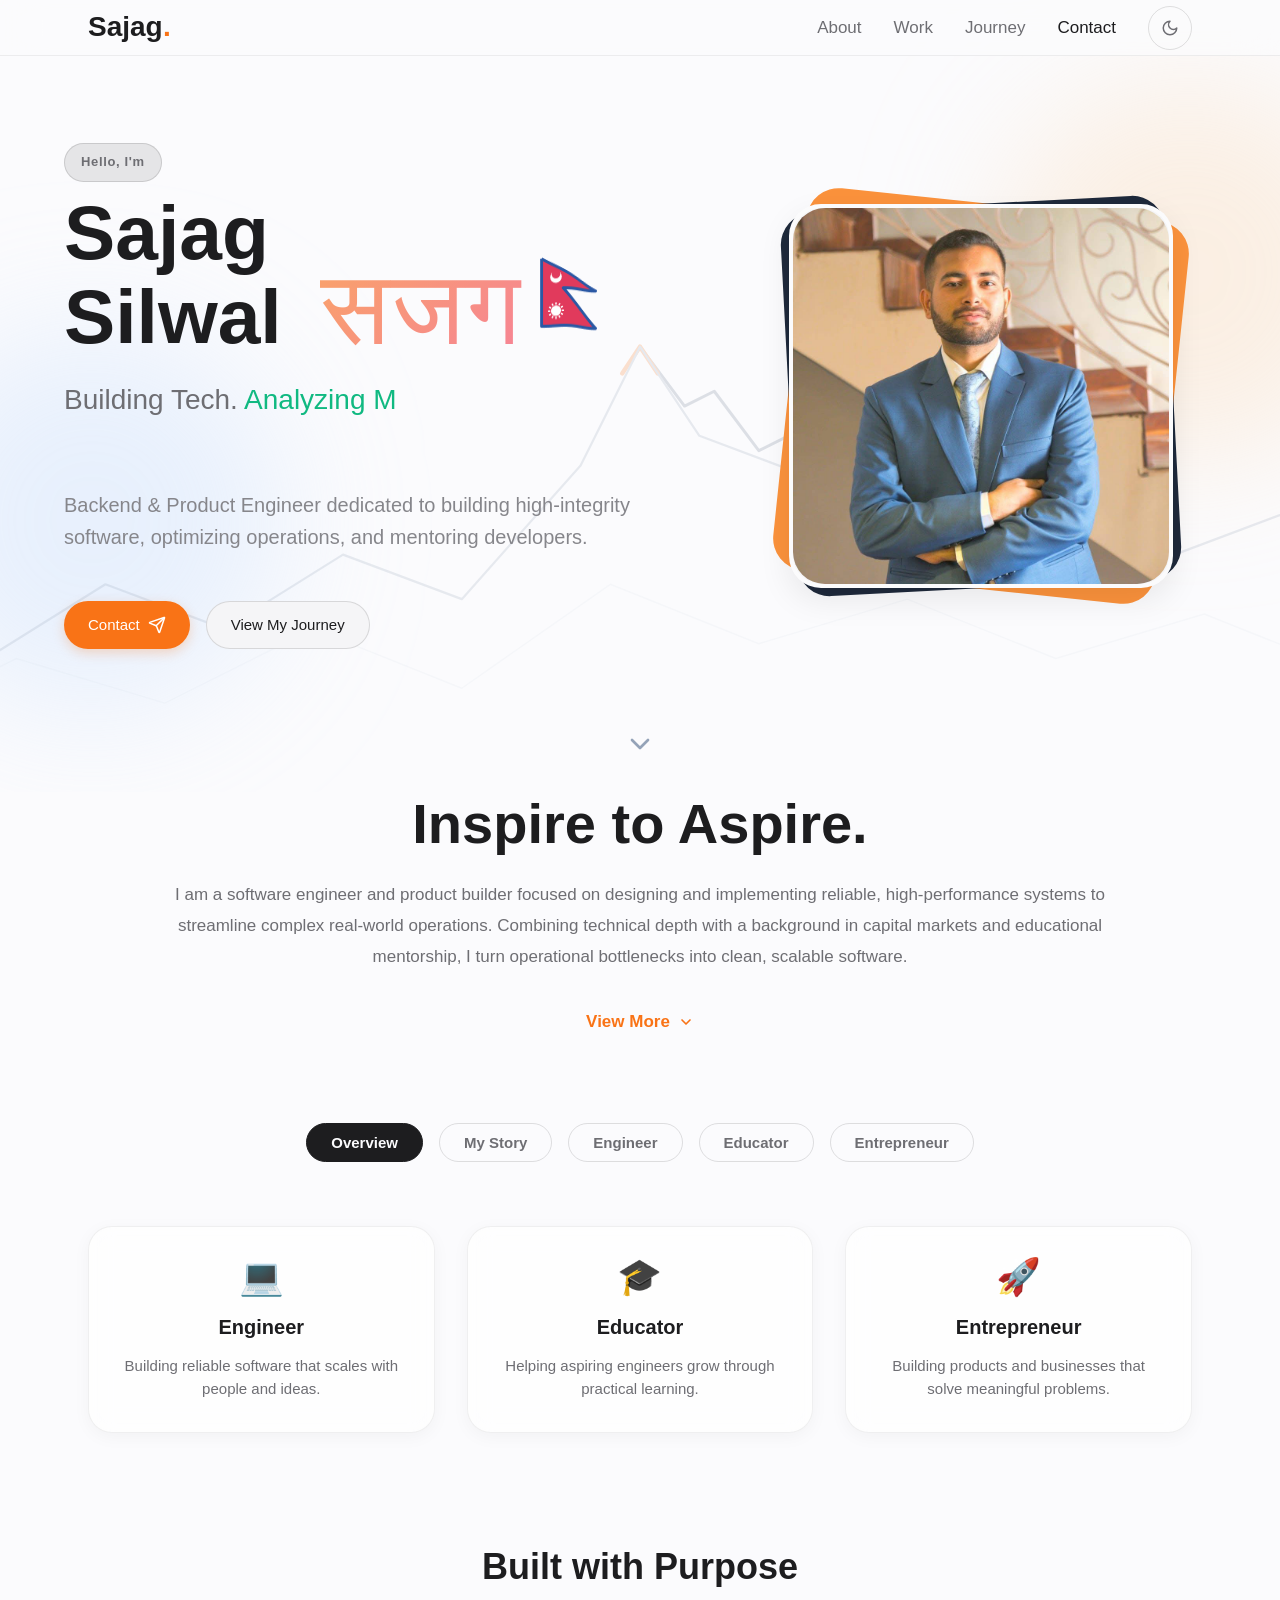
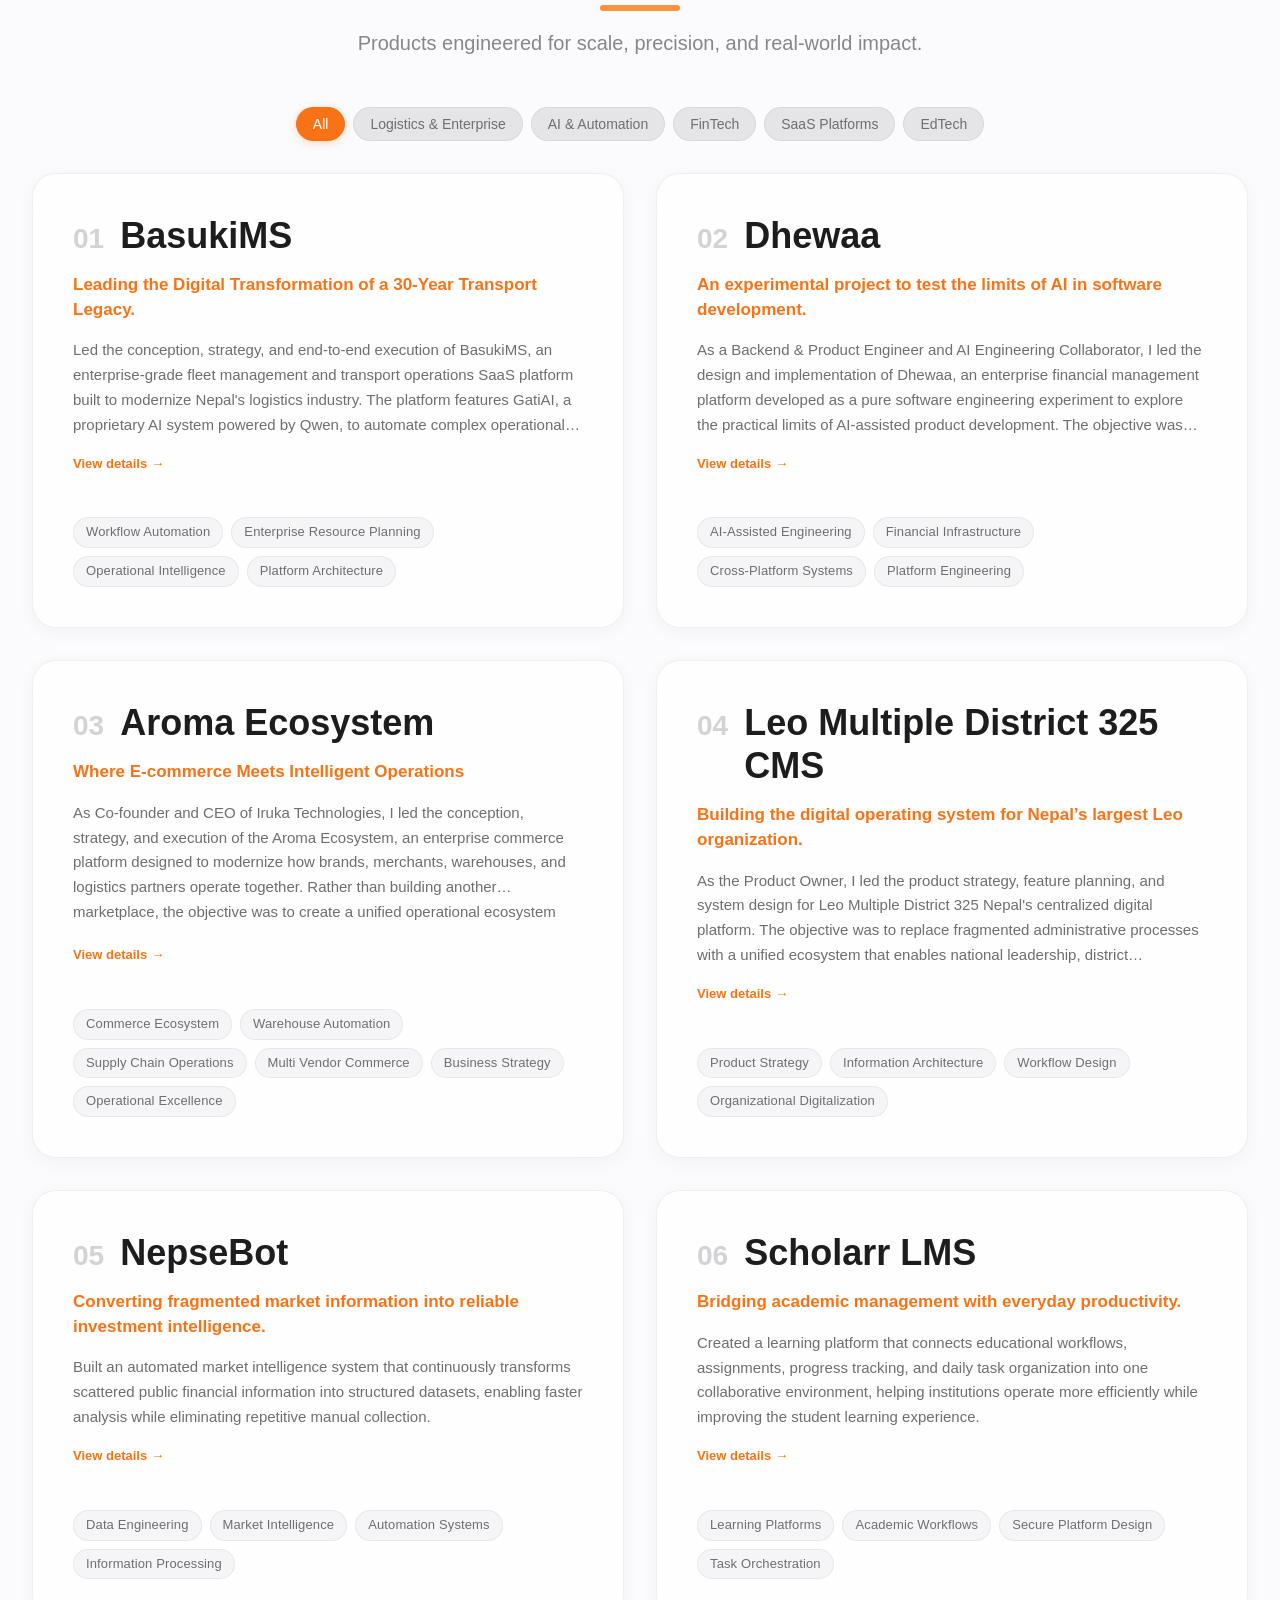
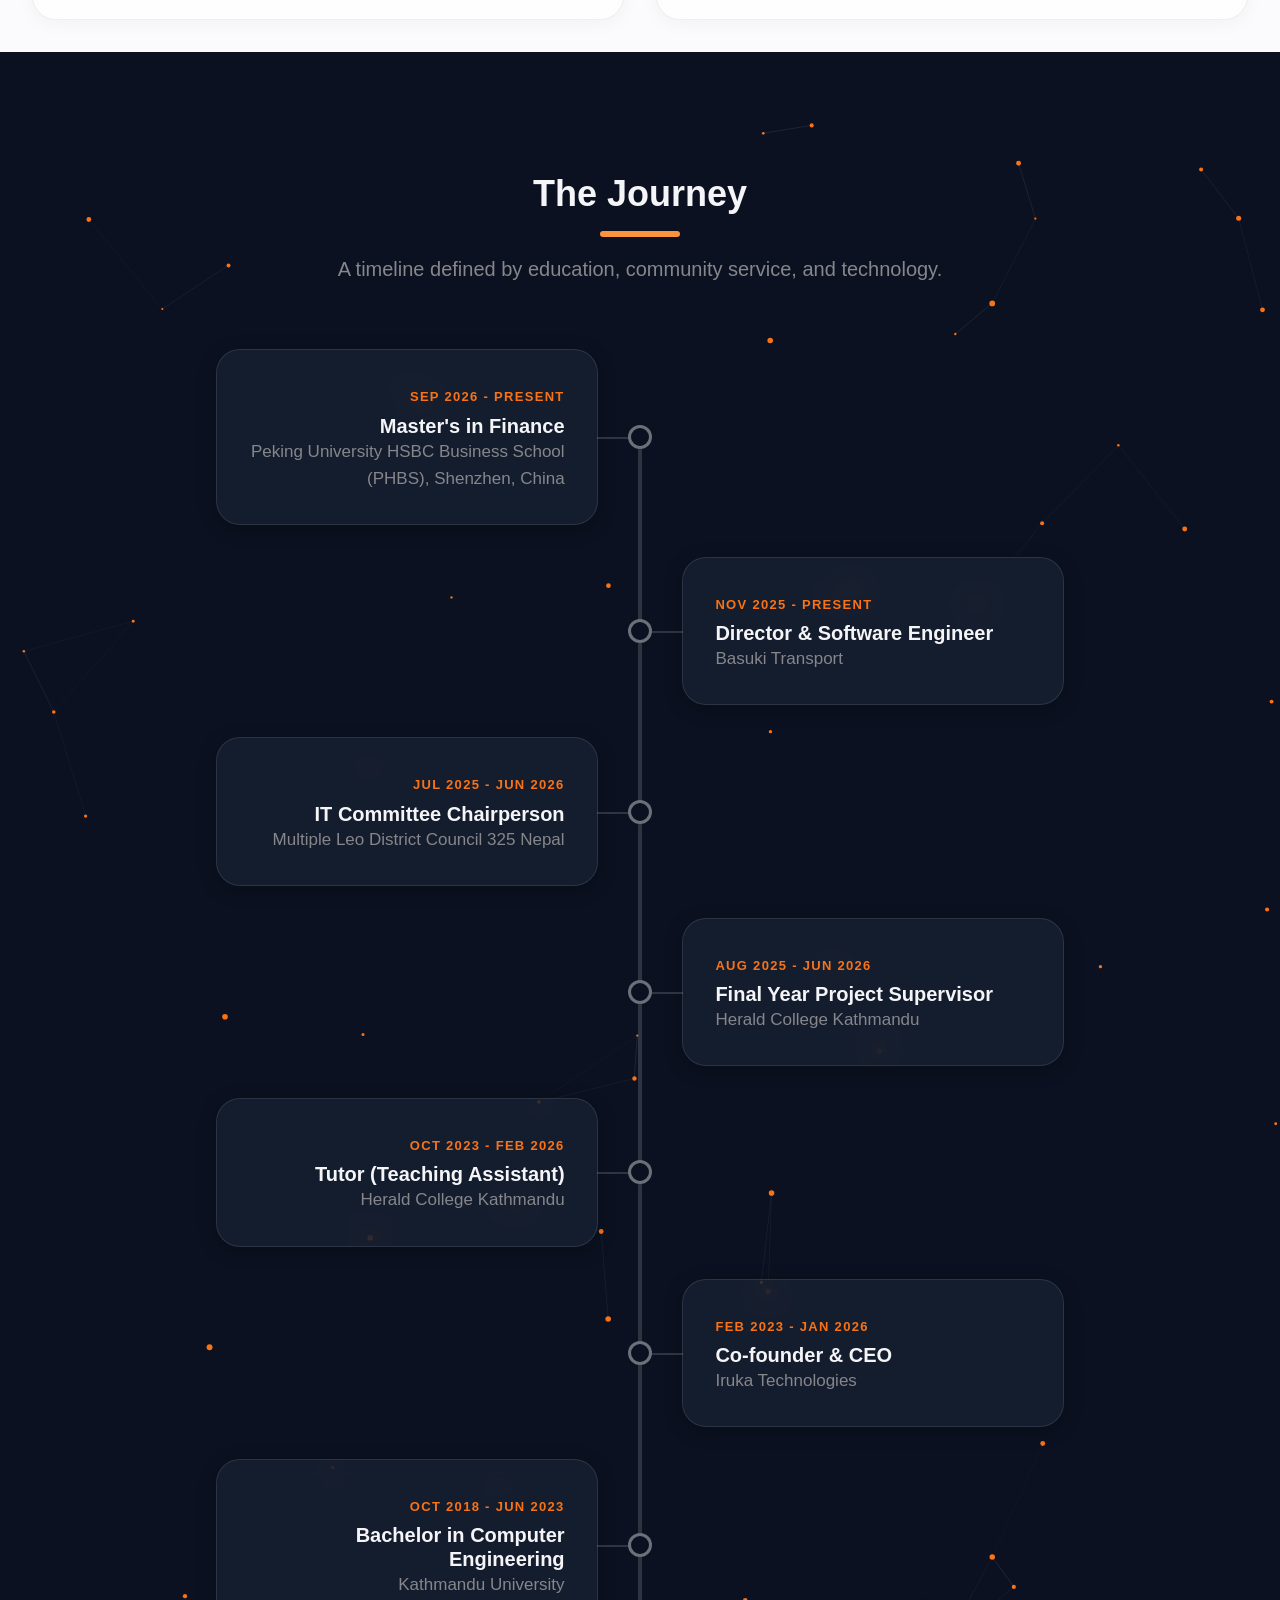
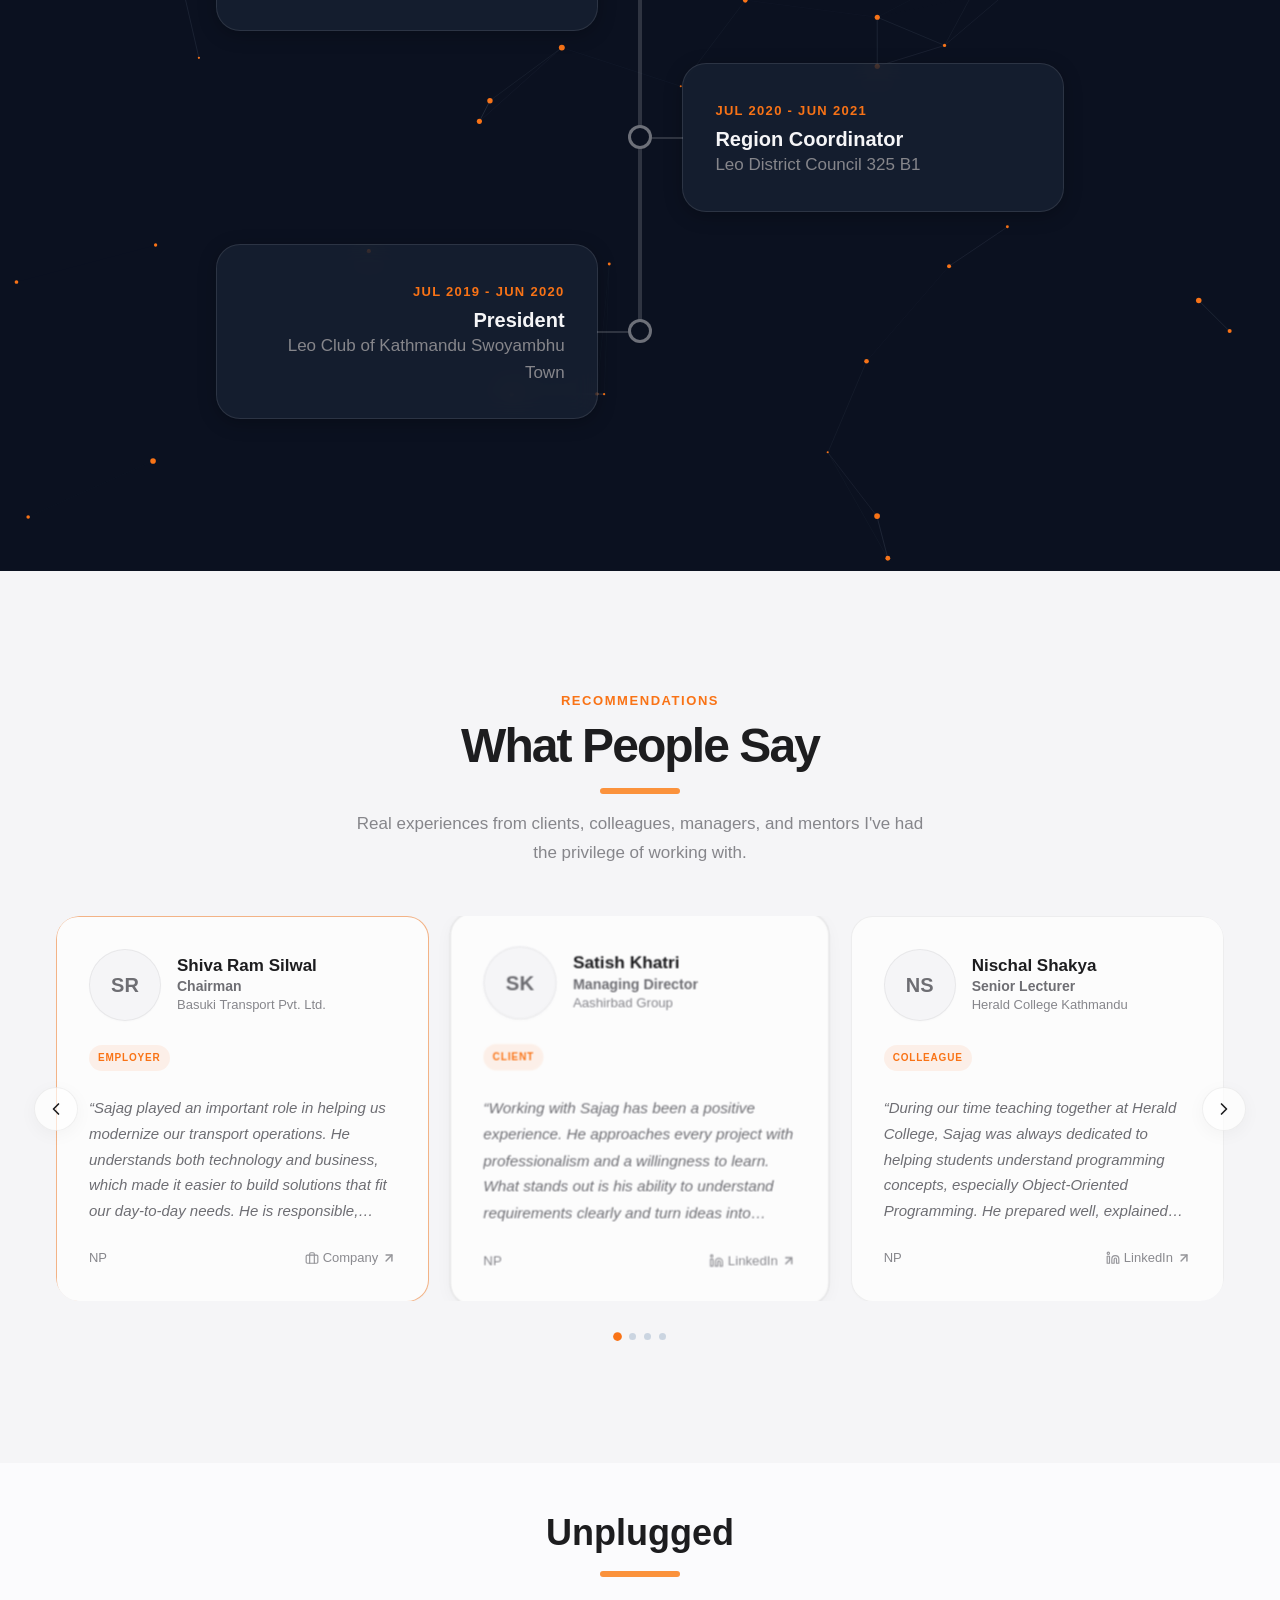
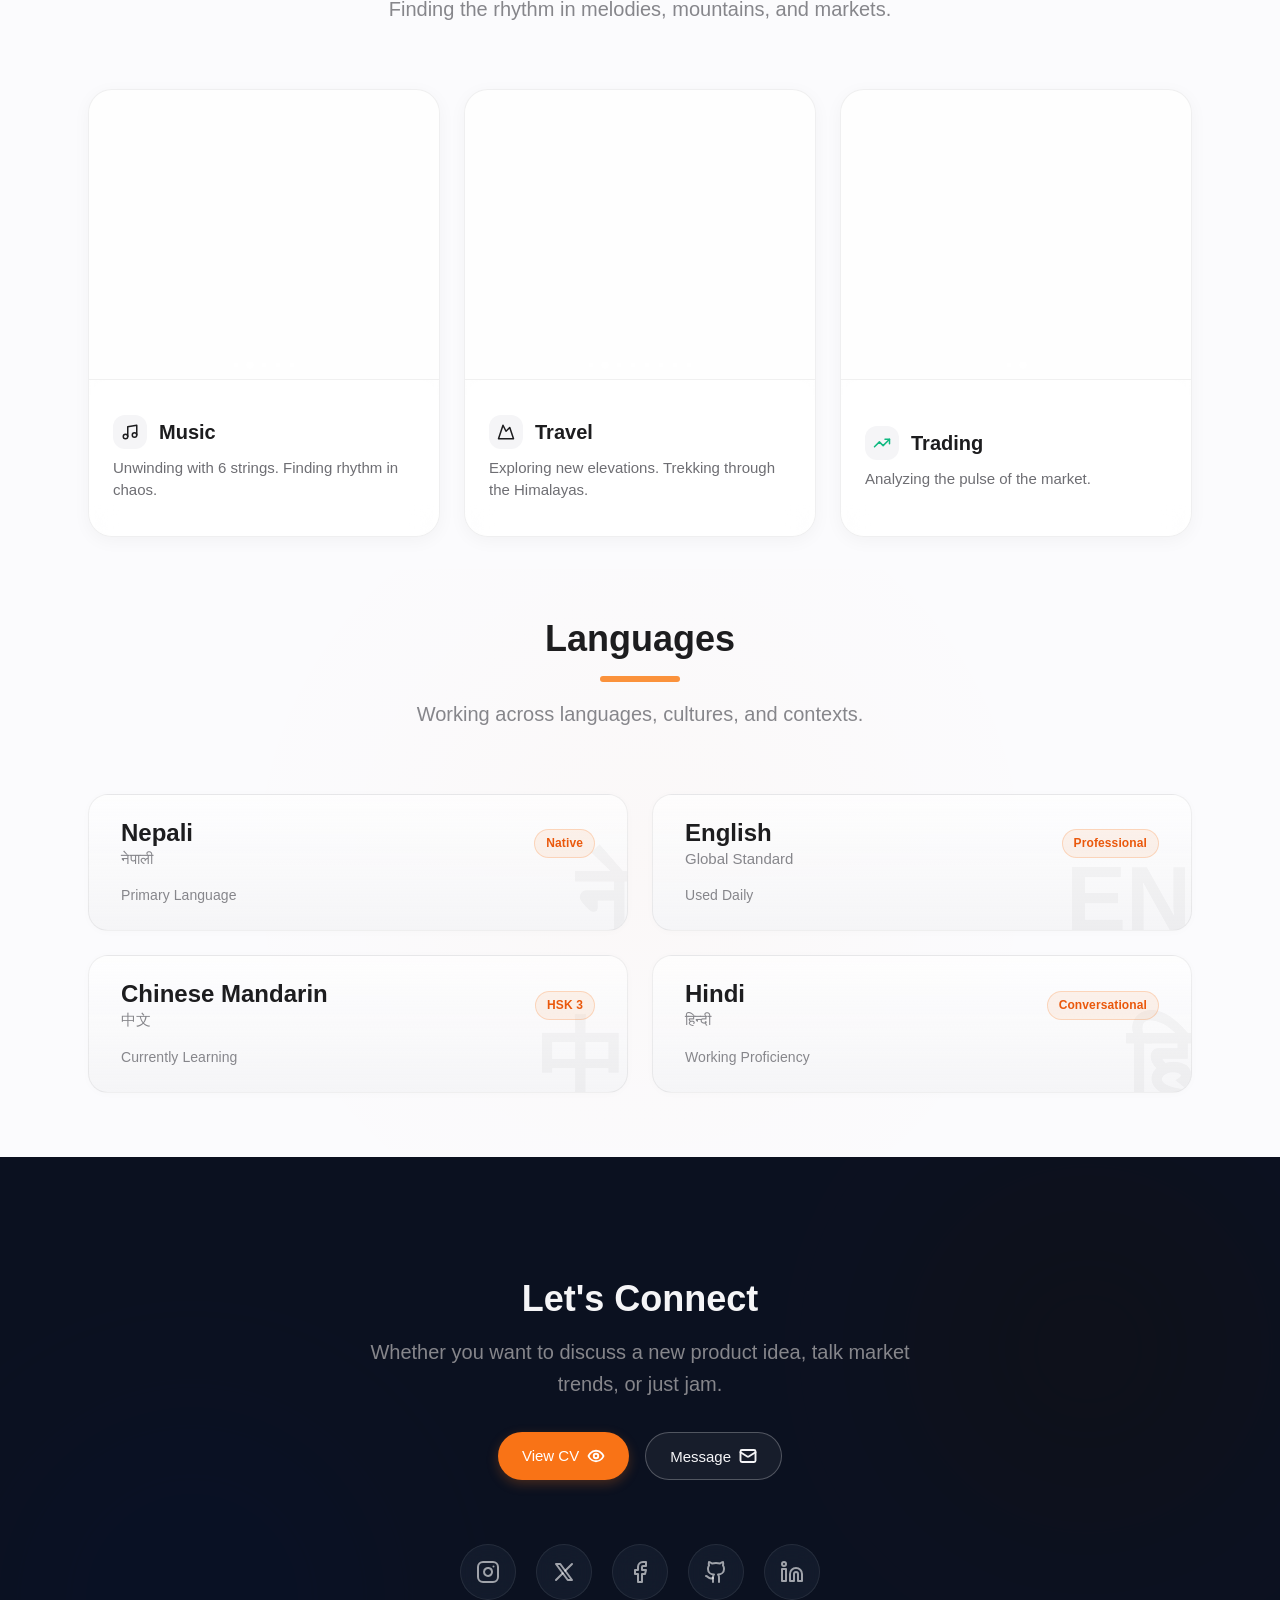
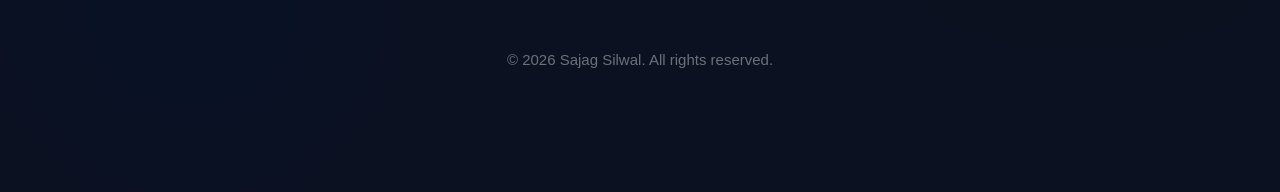
==== index.html @ 56429907 "feat: replace single hero orbit with dual rotating orbital rings and update hero visual styling" ====
<!DOCTYPE html>
<html lang="en">

<head>
  <meta charset="UTF-8">
  <meta name="viewport" content="width=device-width, initial-scale=1.0">
  <title>Sajag Silwal | Computer Engineer, Entrepreneur & Educator</title>
  <meta name="robots" content="index, follow">
  <link rel="canonical" href="https://sajagsilwal.com.np/">
  <meta name="description"
    content="Personal website of Sajag Silwal - Computer Engineer, CEO @ Iruka Technologies, Educator, and Capital Market Analyst with 7+ years experience in Nepal.">
  <meta name="keywords" content="Sajag Silwal, Computer Engineer, Nepal, Iruka Technologies, Educator, Capital Market">

  <!-- Structured Data / JSON-LD -->
  <script type="application/ld+json">
  {
    "@context": "https://schema.org",
    "@type": "Person",
    "name": "Sajag Silwal",
    "url": "https://sajagsilwal.com.np/",
    "image": "https://sajagsilwal.com.np/profile.jpg",
    "sameAs": [
      "https://github.com/sajagsilwal123",
      "https://www.linkedin.com/in/sajagsilwal",
      "https://x.com/SajagSilwal",
      "https://www.instagram.com/sajag_silwal"
    ],
    "jobTitle": "Software Engineer & Co-founder",
    "worksFor": {
      "@type": "Organization",
      "name": "Iruka Technologies"
    },
    "description": "Computer Engineer, CEO @ Iruka Technologies, Educator, and Capital Market Analyst in Nepal."
  }
  </script>

  <!-- Open Graph / Facebook -->
  <meta property="og:title" content="Sajag Silwal | Computer Engineer, Entrepreneur & Educator">
  <meta property="og:description"
    content="Computer Engineer, CEO @ Iruka Technologies, Educator, and Capital Market Analyst with 7+ years experience in Nepal.">
  <meta property="og:type" content="website">
  <meta property="og:url" content="https://sajagsilwal.com.np/">
  <meta property="og:image" content="https://sajagsilwal.com.np/profile.jpg">
  <meta property="og:image:alt" content="Sajag Silwal - Computer Engineer & Educator">
  <meta property="og:site_name" content="Sajag Silwal">

  <!-- Twitter Card -->
  <meta name="twitter:card" content="summary_large_image">
  <meta name="twitter:site" content="@SajagSilwal">
  <meta name="twitter:creator" content="@SajagSilwal">
  <meta name="twitter:title" content="Sajag Silwal | Computer Engineer, Entrepreneur & Educator">
  <meta name="twitter:description"
    content="Computer Engineer, CEO @ Iruka Technologies, Educator, and Capital Market Analyst.">
  <meta name="twitter:image" content="https://sajagsilwal.com.np/profile.jpg">
  <meta name="twitter:image:alt" content="Sajag Silwal – Computer Engineer & Educator">

  <link rel="icon" href="favicon.png">
  <link rel="stylesheet" href="styles.css?v=7.4">
  <script>
    // Apply theme before first paint to prevent flash
    (function () {
      var t = localStorage.getItem('theme');
      if (t) document.documentElement.setAttribute('data-theme', t);
    })();
  </script>
  <script src="https://challenges.cloudflare.com/turnstile/v0/api.js" async defer></script>
</head>

<body>
  <!-- Skip to content -->
  <a href="#content" class="skip-link visually-hidden">Skip to content</a>

  <!-- NAVBAR -->
  <nav class="navbar" id="navbar" aria-label="Primary">
    <div class="navbar-container">
      <div class="navbar-logo">
        Sajag<span class="navbar-logo-accent">.</span>
      </div>

      <!-- Desktop Nav -->
      <div class="navbar-links">
        <a href="#about" class="navbar-link">About</a>
        <a href="#work" class="navbar-link">Work</a>
        <a href="#journey" class="navbar-link">Journey</a>
        <button class="navbar-link message-me-trigger" id="navbarMessageMeBtn"
          style="background:none; border:none; color:inherit; font:inherit; cursor:pointer; padding:0; outline:none; transition:var(--transition-smooth);">Contact</button>
        <button class="theme-toggle" id="themeToggle" aria-label="Toggle dark mode">
          <svg class="icon-sun" xmlns="http://www.w3.org/2000/svg" width="18" height="18" viewBox="0 0 24 24"
            fill="none" stroke="currentColor" stroke-width="2" stroke-linecap="round" stroke-linejoin="round"
            aria-hidden="true">
            <circle cx="12" cy="12" r="4" />
            <path d="M12 2v2" />
            <path d="M12 20v2" />
            <path d="m4.93 4.93 1.41 1.41" />
            <path d="m17.66 17.66 1.41 1.41" />
            <path d="M2 12h2" />
            <path d="M20 12h2" />
            <path d="m6.34 17.66-1.41 1.41" />
            <path d="m19.07 4.93-1.41 1.41" />
          </svg>
          <svg class="icon-moon" xmlns="http://www.w3.org/2000/svg" width="18" height="18" viewBox="0 0 24 24"
            fill="none" stroke="currentColor" stroke-width="2" stroke-linecap="round" stroke-linejoin="round"
            aria-hidden="true">
            <path d="M12 3a6 6 0 0 0 9 9 9 9 0 1 1-9-9Z" />
          </svg>
        </button>
      </div>

      <!-- Mobile Nav Toggle -->
      <div class="navbar-actions">
        <button class="theme-toggle" id="themeToggleMobile" aria-label="Toggle dark mode">
          <svg class="icon-sun" xmlns="http://www.w3.org/2000/svg" width="18" height="18" viewBox="0 0 24 24"
            fill="none" stroke="currentColor" stroke-width="2" stroke-linecap="round" stroke-linejoin="round"
            aria-hidden="true">
            <circle cx="12" cy="12" r="4" />
            <path d="M12 2v2" />
            <path d="M12 20v2" />
            <path d="m4.93 4.93 1.41 1.41" />
            <path d="m17.66 17.66 1.41 1.41" />
            <path d="M2 12h2" />
            <path d="M20 12h2" />
            <path d="m6.34 17.66-1.41 1.41" />
            <path d="m19.07 4.93-1.41 1.41" />
          </svg>
          <svg class="icon-moon" xmlns="http://www.w3.org/2000/svg" width="18" height="18" viewBox="0 0 24 24"
            fill="none" stroke="currentColor" stroke-width="2" stroke-linecap="round" stroke-linejoin="round"
            aria-hidden="true">
            <path d="M12 3a6 6 0 0 0 9 9 9 9 0 1 1-9-9Z" />
          </svg>
        </button>
        <button class="navbar-toggle" id="navbarToggle" aria-label="Toggle menu" aria-expanded="false">
          <svg class="menu-icon" xmlns="http://www.w3.org/2000/svg" width="28" height="28" viewBox="0 0 24 24"
            fill="none" stroke="currentColor" stroke-width="2" stroke-linecap="round" stroke-linejoin="round"
            aria-hidden="true">
            <line x1="4" x2="20" y1="12" y2="12" />
            <line x1="4" x2="20" y1="6" y2="6" />
            <line x1="4" x2="20" y1="18" y2="18" />
          </svg>
          <svg class="close-icon" xmlns="http://www.w3.org/2000/svg" width="28" height="28" viewBox="0 0 24 24"
            fill="none" stroke="currentColor" stroke-width="2" stroke-linecap="round" stroke-linejoin="round"
            style="display:none;" aria-hidden="true">
            <path d="M18 6 6 18" />
            <path d="m6 6 12 12" />
          </svg>
        </button>
      </div>

      <!-- Mobile Menu -->
      <div class="mobile-menu" id="mobileMenu">
        <ul role="list">
          <li><a href="#about" class="mobile-menu-link">About</a></li>
          <li><a href="#work" class="mobile-menu-link">Work</a></li>
          <li><a href="#journey" class="mobile-menu-link">Journey</a></li>
          <li><button class="mobile-menu-link message-me-trigger" id="mobileMessageMeBtn"
              style="background:none; border:none; color:inherit; font:inherit; cursor:pointer; padding:0.5rem 0; width:100%; text-align:left; outline:none;">Contact</button>
          </li>
        </ul>
      </div>
    </div>
  </nav>

  <main id="content" tabindex="-1">

    <!-- HERO SECTION -->
    <section class="hero">
      <!-- Decorative Blobs -->
      <div class="hero-blob hero-blob-1 animate-blob"></div>
      <div class="hero-blob hero-blob-2 animate-blob-delay"></div>

      <!-- Abstract Himalaya Outline -->
      <svg class="hero-mountains" viewBox="0 0 1440 320" preserveAspectRatio="xMidYMax slice"
        xmlns="http://www.w3.org/2000/svg" aria-hidden="true">
        <path class="mountain-line mountain-everest"
          d="M720,20 L750,60 L770,50 L800,90 L830,75 L880,120 L920,100 L980,150" fill="none" />
        <path class="mountain-line mountain-everest-snow" d="M708,38 L720,20 L732,38" fill="none" />
        <path class="mountain-line mountain-line-1"
          d="M0,280 L60,240 L120,260 L200,200 L280,230 L360,180 L440,210 L520,160 L600,190 L680,100 L720,20 L760,80 L840,110 L920,150 L1000,120 L1080,160 L1160,130 L1240,170 L1320,140 L1400,180 L1440,160"
          fill="none" />
        <path class="mountain-line mountain-line-2"
          d="M0,300 L100,260 L200,280 L300,230 L400,260 L500,210 L600,250 L700,180 L800,220 L900,190 L1000,230 L1100,200 L1200,240 L1300,210 L1400,250 L1440,230"
          fill="none" />
      </svg>

      <div class="hero-content">
        <div class="hero-text">
          <div class="hero-badge">Hello, I'm</div>
          <h1 class="hero-title">
            <span class="hero-title-wrapper">
              <span class="hero-name-first">Sajag</span> <span class="hero-name-last">Silwal</span>
              <span class="hero-name-nepali-wrapper">
                <span class="hero-name-nepali" lang="ne">सजग</span>
                <span class="hero-name-divider" aria-hidden="true" hidden>│</span>
                <canvas id="heroFlagCanvas" aria-hidden="true"></canvas>
              </span>
            </span>
          </h1>
          <h2 class="hero-subtitle">
            <span class="typed-static"><span class="hero-tagline-line"><span class="hero-tagline-emoji"
                  aria-hidden="true">💻</span>Building Tech.</span> <span class="text-emerald hero-tagline-line"><span
                  class="hero-tagline-emoji" aria-hidden="true">📈</span>Analyzing Markets.</span> <br
                class="hero-tagline-break">
              <span class="text-rose hero-tagline-line"><span class="hero-tagline-emoji"
                  aria-hidden="true">🤝</span>Mentoring Minds.</span> <span class="text-orange hero-tagline-line"><span
                  class="hero-tagline-emoji" aria-hidden="true">✦</span>Creating Impact.</span></span>
          </h2>
          <p class="hero-description">
            Backend & Product Engineer dedicated to building high-integrity software, optimizing operations, and
            mentoring developers.
          </p>

          <div class="hero-cta">
            <button class="btn btn-primary message-me-trigger" id="heroMessageMeBtn">
              Contact
              <svg xmlns="http://www.w3.org/2000/svg" width="18" height="18" viewBox="0 0 24 24" fill="none"
                stroke="currentColor" stroke-width="2" stroke-linecap="round" stroke-linejoin="round"
                aria-hidden="true">
                <path
                  d="M14.536 21.686a.5.5 0 0 0 .937-.024l6.5-19a.496.496 0 0 0-.635-.635l-19 6.5a.5.5 0 0 0-.024.937l7.93 3.18a2 2 0 0 1 1.112 1.11z" />
                <path d="m21.854 2.147-10.94 10.939" />
              </svg>
            </button>
            <a href="#journey" class="btn btn-secondary">View My Journey</a>
          </div>
        </div>

        <div class="hero-image-wrapper">
          <div class="hero-image-container">
            <div class="hero-image-frame hero-image-frame-1"></div>
            <div class="hero-image-frame hero-image-frame-2"></div>
            <div class="hero-mobile-orbit-wrapper" aria-hidden="true">
              <div class="hero-mobile-orbit-outer">
                <span class="hero-mobile-orbit-dot-outer"></span>
              </div>
              <div class="hero-mobile-orbit-inner">
                <span class="hero-mobile-orbit-dot-inner"></span>
              </div>
            </div>
            <div class="hero-image-placeholder">
              <img src="profile.jpg" alt="Sajag Silwal" class="hero-profile-image" width="400" height="400"
                fetchpriority="high">
            </div>
          </div>
        </div>
      </div>

      <div class="hero-scroll-indicator animate-bounce" aria-hidden="true">
        <svg xmlns="http://www.w3.org/2000/svg" width="32" height="32" viewBox="0 0 24 24" fill="none"
          stroke="currentColor" stroke-width="2" stroke-linecap="round" stroke-linejoin="round">
          <path d="m6 9 6 6 6-6" />
        </svg>
      </div>
    </section>

    <!-- ABOUT SECTION -->
    <section id="about" class="about-section">
      <div class="about-container">
        <h2 class="about-title">
          Inspire to Aspire.
        </h2>

        <div class="about-bio-container">
          <!-- Always Visible Content -->
          <div class="about-bio-visible">
            <p>
              I am a software engineer and product builder focused on designing and implementing reliable,
              high-performance systems to streamline complex real-world operations. Combining technical depth with a
              background in capital markets and educational mentorship, I turn operational bottlenecks into clean,
              scalable software.
            </p>
          </div>

          <!-- Collapsible Content -->
          <div id="aboutBioExpandable" class="about-bio-expandable">
            <div class="about-bio-expandable-inner">
              <p>
                I've mentored over 900 students, co-founded a technology company, designed and built software that
                transforms
                paperwork into intelligent systems, worked with startups and established businesses, and still find
                myself obsessing over clean APIs, scalable architectures, thoughtful user experiences, and documentation
                that people actually enjoy reading.
              </p>
              <p>
                Beyond technology, I'm deeply fascinated by the capital markets and the intersection of finance,
                business, and technology. With more than seven years of exposure to Nepal's stock market, I've developed
                analytical tools, explored quantitative approaches to investing, and continue to study how technology
                can create better financial systems. To deepen this perspective, I am currently pursuing a Master's in
                Finance at Peking University HSBC Business School (PHBS) in Shenzhen, China, where I'm expanding my
                understanding
                of global finance, investment, and strategic decision-making.
              </p>
              <div class="about-quote">
                "Technology is simply one way I try to solve meaningful problems."
              </div>
              <p>
                Whether I'm designing scalable backend systems, mentoring future engineers, modernizing the operations
                of a 30-year-old transport company, or exploring new ideas at the intersection of engineering and
                finance, I enjoy turning complexity into simple, reliable, and lasting solutions.
              </p>
              <p style="margin-bottom: 0;">
                Outside of work, you'll usually find me reading, travelling, playing the guitar, exploring new business
                ideas, analyzing markets, or wondering how Apple would have designed the same product.
              </p>
            </div>
          </div>

          <!-- View More Button -->
          <div style="text-align: center;">
            <button type="button" id="aboutBioBtn" class="view-more-btn" aria-expanded="false"
              aria-controls="aboutBioExpandable">
              <span>View More</span>
              <svg xmlns="http://www.w3.org/2000/svg" width="16" height="16" viewBox="0 0 24 24" fill="none"
                stroke="currentColor" stroke-width="2.5" stroke-linecap="round" stroke-linejoin="round">
                <path d="m6 9 6 6 6-6" />
              </svg>
            </button>
          </div>
        </div>
      </div>
    </section>

    <!-- STORY SECTION (TABS) -->
    <section id="story" class="story-section">
      <div class="story-container">
        <!-- Tabs Selector Pills -->
        <div class="tabs-container">
          <button type="button" class="tab-btn active" data-tab="overview">Overview</button>
          <button type="button" class="tab-btn" data-tab="mystory">My Story</button>
          <button type="button" class="tab-btn" data-tab="engineer">Engineer</button>
          <button type="button" class="tab-btn" data-tab="educator">Educator</button>
          <button type="button" class="tab-btn" data-tab="entrepreneur">Entrepreneur</button>
        </div>

        <!-- Tab Content Panels -->
        <div class="tab-panels">
          <!-- Overview Panel -->
          <div id="panel-overview" class="tab-panel active">
            <div class="overview-grid">
              <!-- Card 1: Engineer -->
              <div class="overview-card">
                <div class="overview-card-icon">💻</div>
                <h3 class="overview-card-title">Engineer</h3>
                <p class="overview-card-desc">Building reliable software that scales with people and ideas.</p>
              </div>

              <!-- Card 2: Educator -->
              <div class="overview-card">
                <div class="overview-card-icon">🎓</div>
                <h3 class="overview-card-title">Educator</h3>
                <p class="overview-card-desc">Helping aspiring engineers grow through practical learning.</p>
              </div>

              <!-- Card 3: Entrepreneur -->
              <div class="overview-card">
                <div class="overview-card-icon">🚀</div>
                <h3 class="overview-card-title">Entrepreneur</h3>
                <p class="overview-card-desc">Building products and businesses that solve meaningful problems.</p>
              </div>
            </div>
          </div>

          <!-- My Story Panel -->
          <div id="panel-mystory" class="tab-panel">
            <div class="story-panel-text">
              <div class="story-card-header">
                <div class="story-card-icon-wrapper">📖</div>
                <div class="story-card-title-group">
                  <h3 class="story-card-title">My Story</h3>
                  <p class="story-card-subtitle">At the intersection of engineering, education, and finance</p>
                </div>
              </div>

              <div class="story-card-divider"></div>

              <p>
                My professional journey is defined by a commitment to execution and problem-solving. Starting with a
                rigorous engineering foundation at Kathmandu University, I transitioned from building utility scripts to
                co-founding software ventures and leading the digital transformation of established enterprise
                operations, such as developing BasukiMS. Teaching and mentoring over 900 students at Herald College
                sharpened my ability to communicate complex concepts and enforce solid design patterns, bridging the gap
                between academic theory and active software industry requirements.
              </p>
              <p>
                At the same time, my years of analyzing capital markets have taught me to evaluate technology through
                the lens of tangible business value, risk management, and workflow transparency. I believe that
                engineering is not just about writing code; it is about designing resilient systems that work
                efficiently without constant supervision. This dual focus on technology and strategic execution drives
                how I build applications, evaluate systems, and guide engineering teams.
              </p>

              <div class="story-card-tags">
                <span class="story-tag">💻 Engineering</span>
                <span class="story-tag">🎓 Mentorship</span>
                <span class="story-tag">🚀 Entrepreneurship</span>
                <span class="story-tag">📈 Capital Markets</span>
              </div>
            </div>
          </div>

          <!-- Engineer Panel -->
          <div id="panel-engineer" class="tab-panel">
            <div class="story-panel-text">
              <div class="story-card-header">
                <div class="story-card-icon-wrapper">💻</div>
                <div class="story-card-title-group">
                  <h3 class="story-card-title">Software Engineer</h3>
                  <p class="story-card-subtitle">Engineering resilient and highly-scalable backend systems</p>
                </div>
              </div>

              <div class="story-card-divider"></div>

              <p>
                I specialize in backend engineering and system architecture, focusing on building high-throughput,
                low-latency APIs and resilient microservices. I enjoy designing clean database schemas, optimizing data
                structures, and deploying scalable distributed systems using modern containerization and orchestration
                patterns. My experience ranges from crafting complex integration APIs to designing and building systems
                that
                streamline physical logistics and operations.
              </p>

              <div class="story-card-tags">
                <span class="story-tag">System Architecture</span>
                <span class="story-tag">Backend APIs</span>
                <span class="story-tag">Database Optimization</span>
                <span class="story-tag">Distributed Systems</span>
                <span class="story-tag">Microservices</span>
              </div>
            </div>
          </div>

          <!-- Educator Panel -->
          <div id="panel-educator" class="tab-panel">
            <div class="story-panel-text">
              <div class="story-card-header">
                <div class="story-card-icon-wrapper">🎓</div>
                <div class="story-card-title-group">
                  <h3 class="story-card-title">Educator & Mentor</h3>
                  <p class="story-card-subtitle">Bridging academic theory with software industry realities</p>
                </div>
              </div>

              <div class="story-card-divider"></div>

              <p>
                Education is a core pillar of my journey. Having mentored over 900 students at institutions like Herald
                College, I help students transition into professional software engineers. I guide final-year students in
                their thesis and software design, ensuring they learn standard development methodologies and software
                engineering best practices that prepare them for the demands of the modern tech industry.
              </p>

              <div class="story-card-tags">
                <span class="story-tag">900+ Students Mentored</span>
                <span class="story-tag">Thesis Supervision</span>
                <span class="story-tag">Herald College</span>
                <span class="story-tag">Practical Learning</span>
                <span class="story-tag">Software Design</span>
              </div>
            </div>
          </div>

          <!-- Entrepreneur Panel -->
          <div id="panel-entrepreneur" class="tab-panel">
            <div class="story-panel-text">
              <div class="story-card-header">
                <div class="story-card-icon-wrapper">🚀</div>
                <div class="story-card-title-group">
                  <h3 class="story-card-title">Entrepreneur</h3>
                  <p class="story-card-subtitle">Transforming traditional business operations with technology</p>
                </div>
              </div>

              <div class="story-card-divider"></div>

              <p>
                I love turning ideas into products and companies. From co-founding software ventures to steering digital
                transformation initiatives, I bring a product-first, market-driven approach to every project. I combine
                software expertise with deep market analysis, helping organizations launch tech products that solve real
                customer problems, improve workflow transparency, and open up new avenues for growth.
              </p>

              <div class="story-card-tags">
                <span class="story-tag">Product Strategy</span>
                <span class="story-tag">Digital Transformation</span>
                <span class="story-tag">Basuki Transport</span>
                <span class="story-tag">Market Analysis</span>
                <span class="story-tag">Co-founding</span>
              </div>
            </div>
          </div>
        </div>
      </div>
    </section>

    <!-- SELECTED WORK SECTION -->
    <section id="work" class="section work-section">
      <div class="section-header">
        <h2 class="section-title">Built with Purpose</h2>
        <div class="section-title-bar"></div>
        <p class="section-subtitle">Products engineered for scale, precision, and real-world impact.</p>
      </div>

      <!-- Category Filter Bar -->
      <div class="work-filters" id="workFilters" role="group" aria-label="Filter projects by category">
        <button class="filter-btn active" data-filter="all" aria-pressed="true">All</button>
        <button class="filter-btn" data-filter="Logistics & Enterprise" aria-pressed="false">Logistics &
          Enterprise</button>
        <button class="filter-btn" data-filter="AI & Automation" aria-pressed="false">AI &
          Automation</button>
        <button class="filter-btn" data-filter="FinTech" aria-pressed="false">FinTech</button>
        <button class="filter-btn" data-filter="SaaS Platforms" aria-pressed="false">SaaS Platforms</button>
        <button class="filter-btn" data-filter="EdTech" aria-pressed="false">EdTech</button>
      </div>

      <div class="work-stack" id="workStack">
        <!-- Cards rendered dynamically by script.js from PROJECTS data -->
      </div>
    </section>

    <!-- JOURNEY SECTION -->
    <section id="journey" class="section journey-section">
      <canvas id="journeyCanvas"></canvas>
      <div class="timeline-container">
        <div class="section-header">
          <h2 class="section-title">The Journey</h2>
          <div class="section-title-bar"></div>
          <p class="section-subtitle">A timeline defined by education, community service, and technology.</p>
        </div>

        <div style="position: relative;">
          <div class="timeline-line"></div>

          <!-- Sep 2026 - Present -->
          <div class="timeline-item">
            <div class="timeline-card">
              <span class="timeline-year">Sep 2026 - Present</span>
              <h3 class="timeline-title">Master's in Finance</h3>
              <p class="timeline-place">Peking University HSBC Business School (PHBS), Shenzhen, China
              </p>
              <p class="timeline-desc">Deepening my understanding of capital markets, corporate finance, and investment
                analysis to develop sound financial decision-making capabilities.</p>
            </div>
            <div class="timeline-dot"></div>
          </div>

          <div class="timeline-item align-right">
            <div class="timeline-card">
              <span class="timeline-year">Nov 2025 - Present</span>
              <h3 class="timeline-title">Director & Software Engineer</h3>
              <p class="timeline-place">Basuki Transport</p>
              <p class="timeline-desc">Leading the digital transformation of a 30-year logistics enterprise by
                developing BasukiMS, integrating fleet operations, financial management, compliance, and business
                workflows.</p>
            </div>
            <div class="timeline-dot"></div>
          </div>

          <div class="timeline-item">
            <div class="timeline-card">
              <span class="timeline-year">Jul 2025 - Jun 2026</span>
              <h3 class="timeline-title">IT Committee Chairperson</h3>
              <p class="timeline-place">Multiple Leo District Council 325 Nepal</p>
              <p class="timeline-desc">Led nationwide digital initiatives by developing centralized web platforms that
                improved communication, streamlined content management, and strengthened organizational operations.</p>
            </div>
            <div class="timeline-dot"></div>
          </div>

          <div class="timeline-item align-right">
            <div class="timeline-card">
              <span class="timeline-year">Aug 2025 - Jun 2026</span>
              <h3 class="timeline-title">Final Year Project Supervisor</h3>
              <p class="timeline-place">Herald College Kathmandu</p>
              <p class="timeline-desc">Mentored final-year students through project planning, software design,
                technical implementation, and industry-aligned engineering practices for real-world solutions.</p>
            </div>
            <div class="timeline-dot"></div>
          </div>

          <div class="timeline-item">
            <div class="timeline-card">
              <span class="timeline-year">Oct 2023 - Feb 2026</span>
              <h3 class="timeline-title">Tutor (Teaching Assistant)</h3>
              <p class="timeline-place">Herald College Kathmandu</p>
              <p class="timeline-desc">Mentored over 900 undergraduate students in object-oriented programming,
                collaborative software development, Scrum methodologies, and scalable software engineering principles.
              </p>
            </div>
            <div class="timeline-dot"></div>
          </div>

          <div class="timeline-item align-right">
            <div class="timeline-card">
              <span class="timeline-year">Feb 2023 - Jan 2026</span>
              <h3 class="timeline-title">Co-founder & CEO</h3>
              <p class="timeline-place">Iruka Technologies</p>
              <p class="timeline-desc">Founded and led the development of enterprise e-commerce and warehouse automation
                platforms, overseeing technology strategy, operational workflows, and business growth.</p>
            </div>
            <div class="timeline-dot"></div>
          </div>

          <div class="timeline-item">
            <div class="timeline-card">
              <span class="timeline-year">Oct 2018 - Jun 2023</span>
              <h3 class="timeline-title">Bachelor in Computer Engineering</h3>
              <p class="timeline-place">Kathmandu University</p>
              <p class="timeline-desc">Built a strong engineering foundation in software engineering, algorithms,
                database systems, and scalable application development through academic and practical learning.</p>
            </div>
            <div class="timeline-dot"></div>
          </div>

          <div class="timeline-item align-right">
            <div class="timeline-card">
              <span class="timeline-year">Jul 2020 - Jun 2021</span>
              <h3 class="timeline-title">Region Coordinator</h3>
              <p class="timeline-place">Leo District Council 325 B1</p>
              <p class="timeline-desc">Coordinated leadership development and community initiatives across regional
                clubs, fostering collaboration, volunteer engagement, and effective project execution.</p>
            </div>
            <div class="timeline-dot"></div>
          </div>

          <div class="timeline-item">
            <div class="timeline-card">
              <span class="timeline-year">Jul 2019 - Jun 2020</span>
              <h3 class="timeline-title">President</h3>
              <p class="timeline-place">Leo Club of Kathmandu Swoyambhu Town</p>
              <p class="timeline-desc">Led a team of over 70 volunteers to organize impactful community service
                initiatives while strengthening leadership, teamwork, and organizational management skills.</p>
            </div>
            <div class="timeline-dot"></div>
          </div>
        </div>
      </div>
    </section>


    <!-- RECOMMENDATIONS SECTION -->
    <section id="recommendations" class="section recommendations-section" aria-labelledby="recommendationsTitle">
      <div class="recommendations-container">
        <div class="recommendations-header testimonial-reveal">
          <p class="recommendations-eyebrow">Recommendations</p>
          <h2 class="recommendations-title" id="recommendationsTitle">What People Say</h2>
          <div class="section-title-bar"></div>
          <p class="recommendations-subtitle">Real experiences from clients, colleagues, managers, and mentors
            I've had the privilege of working with.</p>
        </div>

        <div class="testimonials-carousel testimonial-reveal" id="testimonialsCarousel" aria-roledescription="carousel"
          aria-label="Recommendations">
          <button class="testimonials-nav testimonials-prev" type="button" aria-label="Previous recommendation">
            <svg xmlns="http://www.w3.org/2000/svg" width="20" height="20" viewBox="0 0 24 24" fill="none"
              stroke="currentColor" stroke-width="2" stroke-linecap="round" stroke-linejoin="round" aria-hidden="true">
              <path d="M15 18L9 12L15 6" />
            </svg>
          </button>

          <div class="testimonials-viewport" tabindex="0" aria-label="Use the arrow keys to browse recommendations">
            <div class="testimonials-track" id="testimonialsTrack"></div>
          </div>

          <button class="testimonials-nav testimonials-next" type="button" aria-label="Next recommendation">
            <svg xmlns="http://www.w3.org/2000/svg" width="20" height="20" viewBox="0 0 24 24" fill="none"
              stroke="currentColor" stroke-width="2" stroke-linecap="round" stroke-linejoin="round" aria-hidden="true">
              <path d="M9 18L15 12L9 6" />
            </svg>
          </button>
        </div>

        <div class="testimonials-indicators" id="testimonialsIndicators" role="tablist"
          aria-label="Recommendation slides"></div>
        <p class="visually-hidden" id="testimonialsStatus" aria-live="polite"></p>
      </div>
    </section>

    <!-- UNPLUGGED SECTION -->
    <section id="unplugged" class="section section-container">
      <div class="section-header">
        <h2 class="section-title">Unplugged</h2>
        <div class="section-title-bar"></div>
        <p class="section-subtitle">Finding the rhythm in melodies, mountains, and markets.</p>
      </div>

      <div class="hobbies-grid">
        <!-- Music Card -->
        <div class="hobby-card-wrapper">
          <div class="hobby-card" data-carousel>
            <div class="hobby-card-bg orange"></div>
            <div class="carousel-images">
              <img src="music_2.png" alt="Playing Guitar" class="hobby-card-image active" width="1172" height="1260"
                loading="lazy" decoding="async">
              <img src="guitar.jpg" alt="Guitar" class="hobby-card-image" width="1280" height="1280" loading="lazy"
                decoding="async">
              <img src="music_3.png" alt="Sheet Music" class="hobby-card-image" width="893" height="1274" loading="lazy"
                decoding="async">
              <img src="music_4.png" alt="Acoustic Guitar Performance" class="hobby-card-image" width="876" height="754"
                loading="lazy" decoding="async">
              <img src="music_5.jpg" alt="Electric Guitar Performance" class="hobby-card-image" width="768"
                height="1024" loading="lazy" decoding="async">
            </div>
            <div class="hobby-card-overlay">
              <div class="hobby-card-header">
                <div class="hobby-card-icon-wrapper">
                  <svg xmlns="http://www.w3.org/2000/svg" width="20" height="20" viewBox="0 0 24 24" fill="none"
                    stroke="currentColor" stroke-width="2" stroke-linecap="round" stroke-linejoin="round"
                    aria-hidden="true">
                    <path d="M9 18V5l12-2v13" />
                    <circle cx="6" cy="18" r="3" />
                    <circle cx="18" cy="16" r="3" />
                  </svg>
                </div>
                <h3 class="hobby-card-title">Music</h3>
              </div>
              <p class="hobby-card-caption">Unwinding with 6 strings. Finding rhythm in chaos.</p>
            </div>
            <div class="carousel-dots" role="group" aria-label="Music image carousel">
              <span class="carousel-dot active" role="button" tabindex="0" aria-label="Image 1 of 5"></span>
              <span class="carousel-dot" role="button" tabindex="0" aria-label="Image 2 of 5"></span>
              <span class="carousel-dot" role="button" tabindex="0" aria-label="Image 3 of 5"></span>
              <span class="carousel-dot" role="button" tabindex="0" aria-label="Image 4 of 5"></span>
              <span class="carousel-dot" role="button" tabindex="0" aria-label="Image 5 of 5"></span>
            </div>
          </div>
          <p class="hobby-label">Music</p>
        </div>

        <!-- Travel Card -->
        <div class="hobby-card-wrapper">
          <div class="hobby-card" data-carousel>
            <div class="hobby-card-bg sky"></div>
            <div class="carousel-images">
              <img src="trekking.jpg" alt="Trekking" class="hobby-card-image active" width="1024" height="1280"
                loading="lazy" decoding="async">
              <img src="travel_2.png" alt="Himalayan Sunrise" class="hobby-card-image" width="1271" height="1280"
                loading="lazy" decoding="async">
              <img src="travel_3.png" alt="Mountain Hiker" class="hobby-card-image" width="1080" height="1080"
                loading="lazy" decoding="async">
              <img src="travel_4.jpg" alt="Himalayan View" class="hobby-card-image" width="1024" height="765"
                loading="lazy" decoding="async">
              <img src="travel_5.jpg" alt="Mountain Base Camp" class="hobby-card-image" width="1024" height="888"
                loading="lazy" decoding="async">
              <img src="travel_6.jpg" alt="Scenic Valley" class="hobby-card-image" width="1024" height="898"
                loading="lazy" decoding="async">
              <img src="travel_7.jpg" alt="Suspension Bridge" class="hobby-card-image" width="1024" height="783"
                loading="lazy" decoding="async">
              <img src="travel_8.jpg" alt="High Elevation Pass" class="hobby-card-image" width="1024" height="783"
                loading="lazy" decoding="async">
            </div>
            <div class="hobby-card-overlay">
              <div class="hobby-card-header">
                <div class="hobby-card-icon-wrapper">
                  <svg xmlns="http://www.w3.org/2000/svg" width="20" height="20" viewBox="0 0 24 24" fill="none"
                    stroke="currentColor" stroke-width="2" stroke-linecap="round" stroke-linejoin="round"
                    aria-hidden="true">
                    <path d="m8 3 4 8 5-5 5 15H2L8 3z" />
                  </svg>
                </div>
                <h3 class="hobby-card-title">Travel</h3>
              </div>
              <p class="hobby-card-caption">Exploring new elevations. Trekking through the Himalayas.</p>
            </div>
            <div class="carousel-dots" role="group" aria-label="Travel image carousel">
              <span class="carousel-dot active" role="button" tabindex="0" aria-label="Image 1 of 8"></span>
              <span class="carousel-dot" role="button" tabindex="0" aria-label="Image 2 of 8"></span>
              <span class="carousel-dot" role="button" tabindex="0" aria-label="Image 3 of 8"></span>
              <span class="carousel-dot" role="button" tabindex="0" aria-label="Image 4 of 8"></span>
              <span class="carousel-dot" role="button" tabindex="0" aria-label="Image 5 of 8"></span>
              <span class="carousel-dot" role="button" tabindex="0" aria-label="Image 6 of 8"></span>
              <span class="carousel-dot" role="button" tabindex="0" aria-label="Image 7 of 8"></span>
              <span class="carousel-dot" role="button" tabindex="0" aria-label="Image 8 of 8"></span>
            </div>
          </div>
          <p class="hobby-label">Travel</p>
        </div>

        <!-- Trading Card -->
        <div class="hobby-card-wrapper">
          <div class="hobby-card trading-card" data-carousel>
            <div class="carousel-images">
              <img src="trading_1.png" alt="Trading Setup" class="hobby-card-image active" width="1024" height="765"
                loading="lazy" decoding="async">
              <img src="trading_2.png" alt="Trading Desk" class="hobby-card-image" width="1024" height="765"
                loading="lazy" decoding="async">
            </div>
            <div class="trading-card-overlay">
              <div class="hobby-card-header">
                <div class="trading-card-icon-wrapper">
                  <svg xmlns="http://www.w3.org/2000/svg" width="20" height="20" viewBox="0 0 24 24" fill="none"
                    stroke="currentColor" stroke-width="2" stroke-linecap="round" stroke-linejoin="round"
                    aria-hidden="true">
                    <polyline points="22 7 13.5 15.5 8.5 10.5 2 17" />
                    <polyline points="16 7 22 7 22 13" />
                  </svg>
                </div>
                <h3 class="hobby-card-title">Trading</h3>
              </div>
              <p class="trading-card-caption">Analyzing the pulse of the market.</p>
            </div>
            <div class="carousel-dots" role="group" aria-label="Trading image carousel">
              <span class="carousel-dot active" role="button" tabindex="0" aria-label="Image 1 of 2"></span>
              <span class="carousel-dot" role="button" tabindex="0" aria-label="Image 2 of 2"></span>
            </div>
          </div>
          <p class="hobby-label">Trading</p>
        </div>
      </div>
    </section>

    <!-- LANGUAGES SECTION -->
    <section id="languages" class="section section-container languages-section">
      <div class="section-header">
        <h2 class="section-title">Languages</h2>
        <div class="section-title-bar"></div>
        <p class="section-subtitle">Working across languages, cultures, and contexts.</p>
      </div>

      <div class="languages-grid-showcase">
        <!-- Nepali -->
        <div class="lang-premium-card" style="--delay: 0ms;">
          <div class="lang-card-bg-glyph">ने</div>
          <div class="lang-card-content">
            <div class="lang-card-top">
              <div class="lang-name-header">
                <h3 class="lang-card-title">Nepali</h3>
                <span class="lang-card-subtitle">नेपाली</span>
              </div>
              <span class="lang-premium-badge badge-orange-accent">Native</span>
            </div>
            <span class="lang-card-context">Primary Language</span>
          </div>
        </div>

        <!-- English -->
        <div class="lang-premium-card" style="--delay: 100ms;">
          <div class="lang-card-bg-glyph">EN</div>
          <div class="lang-card-content">
            <div class="lang-card-top">
              <div class="lang-name-header">
                <h3 class="lang-card-title">English</h3>
                <span class="lang-card-subtitle">Global Standard</span>
              </div>
              <span class="lang-premium-badge badge-orange-accent">Professional</span>
            </div>
            <span class="lang-card-context">Used Daily</span>
          </div>
        </div>

        <!-- Chinese Mandarin -->
        <div class="lang-premium-card" style="--delay: 200ms;">
          <div class="lang-card-bg-glyph">中</div>
          <div class="lang-card-content">
            <div class="lang-card-top">
              <div class="lang-name-header">
                <h3 class="lang-card-title">Chinese Mandarin</h3>
                <span class="lang-card-subtitle">中文</span>
              </div>
              <span class="lang-premium-badge badge-orange-accent">HSK 3</span>
            </div>
            <span class="lang-card-context">Currently Learning</span>
          </div>
        </div>

        <!-- Hindi -->
        <div class="lang-premium-card" style="--delay: 300ms;">
          <div class="lang-card-bg-glyph">हि</div>
          <div class="lang-card-content">
            <div class="lang-card-top">
              <div class="lang-name-header">
                <h3 class="lang-card-title">Hindi</h3>
                <span class="lang-card-subtitle">हिन्दी</span>
              </div>
              <span class="lang-premium-badge badge-orange-accent">Conversational</span>
            </div>
            <span class="lang-card-context">Working Proficiency</span>
          </div>
        </div>
      </div>
    </section>

    <!-- CONNECT SECTION -->
    <section id="connect" class="section connect-section">
      <div class="connect-blob connect-blob-1"></div>
      <div class="connect-blob connect-blob-2"></div>

      <div class="connect-container">
        <div class="connect-header">
          <h2 class="connect-title">Let's Connect</h2>
          <p class="connect-subtitle">Whether you want to discuss a new product idea, talk market trends, or just jam.
          </p>

          <div class="connect-cta">
            <a href="cv.pdf" target="_blank" id="viewCvBtn" class="btn btn-primary">
              <span>View CV</span>
              <svg xmlns="http://www.w3.org/2000/svg" width="18" height="18" viewBox="0 0 24 24" fill="none"
                stroke="currentColor" stroke-width="2.5" stroke-linecap="round" stroke-linejoin="round"
                aria-hidden="true">
                <path d="M2 12s3-7 10-7 10 7 10 7-3 7-10 7-10-7-10-7Z" />
                <circle cx="12" cy="12" r="3" />
              </svg>
            </a>
            <button class="btn btn-secondary message-me-trigger" id="footerMessageMeBtn">
              <span>Message</span>
              <svg xmlns="http://www.w3.org/2000/svg" width="18" height="18" viewBox="0 0 24 24" fill="none"
                stroke="currentColor" stroke-width="2.5" stroke-linecap="round" stroke-linejoin="round"
                aria-hidden="true">
                <rect width="20" height="16" x="2" y="4" rx="2" />
                <path d="m22 7-8.97 5.7a1.94 1.94 0 0 1-2.06 0L2 7" />
              </svg>
            </button>
          </div>
        </div>

        <div class="social-links">
          <a href="https://www.instagram.com/sajag_silwal?igsh=cDMzN2Vpbjlwa21v&utm_source=qr" target="_blank"
            rel="noopener noreferrer" class="social-link instagram" aria-label="Instagram">
            <svg xmlns="http://www.w3.org/2000/svg" width="24" height="24" viewBox="0 0 24 24" fill="none"
              stroke="currentColor" stroke-width="2" stroke-linecap="round" stroke-linejoin="round" aria-hidden="true">
              <rect width="20" height="20" x="2" y="2" rx="5" ry="5" />
              <path d="M16 11.37A4 4 0 1 1 12.63 8 4 4 0 0 1 16 11.37z" />
              <line x1="17.5" x2="17.51" y1="6.5" y2="6.5" />
            </svg>
          </a>
          <a href="https://x.com/SajagSilwal" target="_blank" rel="noopener noreferrer" class="social-link twitter"
            aria-label="X (Twitter)">
            <svg xmlns="http://www.w3.org/2000/svg" width="24" height="24" viewBox="0 0 24 24" fill="none"
              stroke="currentColor" stroke-width="2" stroke-linecap="round" stroke-linejoin="round" aria-hidden="true">
              <path d="M4 4l11.733 16h4.267l-11.733 -16z" />
              <path d="M4 20l6.768 -6.768m2.46 -2.46l6.772 -6.772" />
            </svg>
          </a>
          <a href="https://www.facebook.com/share/17xFBkBAtq/?mibextid=wwXIfr" target="_blank" rel="noopener noreferrer"
            class="social-link facebook" aria-label="Facebook">
            <svg xmlns="http://www.w3.org/2000/svg" width="24" height="24" viewBox="0 0 24 24" fill="none"
              stroke="currentColor" stroke-width="2" stroke-linecap="round" stroke-linejoin="round" aria-hidden="true">
              <path d="M18 2h-3a5 5 0 0 0-5 5v3H7v4h3v8h4v-8h3l1-4h-4V7a1 1 0 0 1 1-1h3z" />
            </svg>
          </a>
          <a href="https://github.com/sajagsilwal123/" target="_blank" rel="noopener noreferrer"
            class="social-link github" aria-label="GitHub">
            <svg xmlns="http://www.w3.org/2000/svg" width="24" height="24" viewBox="0 0 24 24" fill="none"
              stroke="currentColor" stroke-width="2" stroke-linecap="round" stroke-linejoin="round" aria-hidden="true">
              <path
                d="M15 22v-4a4.8 4.8 0 0 0-1-3.5c3 0 6-2 6-5.5.08-1.25-.27-2.48-1-3.5.28-1.15.28-2.35 0-3.5 0 0-1 0-3 1.5-2.64-.5-5.36-.5-8 0C6 2 5 2 5 2c-.3 1.15-.3 2.35 0 3.5A5.403 5.403 0 0 0 4 9c0 3.5 3 5.5 6 5.5-.39.49-.68 1.05-.85 1.65-.17.6-.22 1.23-.15 1.85v4" />
              <path d="M9 18c-4.51 2-5-2-7-2" />
            </svg>
          </a>
          <a href="https://www.linkedin.com/in/sajagsilwal" target="_blank" rel="noopener noreferrer"
            class="social-link linkedin" aria-label="LinkedIn">
            <svg xmlns="http://www.w3.org/2000/svg" width="24" height="24" viewBox="0 0 24 24" fill="none"
              stroke="currentColor" stroke-width="2" stroke-linecap="round" stroke-linejoin="round" aria-hidden="true">
              <path d="M16 8a6 6 0 0 1 6 6v7h-4v-7a2 2 0 0 0-2-2 2 2 0 0 0-2 2v7h-4v-7a6 6 0 0 1 6-6z" />
              <rect width="4" height="12" x="2" y="9" />
              <circle cx="4" cy="4" r="2" />
            </svg>
          </a>
        </div>

        <footer class="footer">
          © <span id="currentYear">2026</span> Sajag Silwal. All rights reserved.
        </footer>
      </div>
    </section>

  </main>

  <!-- UNPLUGGED GALLERY MODAL -->
  <dialog class="gallery-modal-overlay" id="unpluggedGallery" aria-modal="true" aria-labelledby="galleryTitle">
    <div class="gallery-modal">
      <header class="gallery-toolbar" data-gallery-chrome>
        <div class="gallery-title-group">
          <span class="gallery-eyebrow">Unplugged Gallery</span>
          <span class="gallery-project" id="galleryCategory">Gallery</span>
        </div>
        <button type="button" class="gallery-close-btn" id="galleryCloseBtn" aria-label="Close gallery">
          <svg xmlns="http://www.w3.org/2000/svg" width="20" height="20" viewBox="0 0 24 24" fill="none"
            stroke="currentColor" stroke-width="2" stroke-linecap="round" stroke-linejoin="round" aria-hidden="true">
            <path d="M18 6 6 18" />
            <path d="m6 6 12 12" />
          </svg>
        </button>
      </header>

      <div class="gallery-stage" id="galleryStage">
        <button type="button" class="gallery-nav-btn gallery-prev-btn" id="galleryPrevBtn" aria-label="Previous image"
          data-gallery-chrome>
          <svg xmlns="http://www.w3.org/2000/svg" width="26" height="26" viewBox="0 0 24 24" fill="none"
            stroke="currentColor" stroke-width="2.25" stroke-linecap="round" stroke-linejoin="round" aria-hidden="true">
            <path d="m15 18-6-6 6-6" />
          </svg>
        </button>

        <figure class="gallery-figure">
          <div class="gallery-image-frame" id="galleryImageFrame">
            <img alt="Gallery image" class="gallery-image" id="galleryImage" draggable="false">
          </div>
          <figcaption class="gallery-meta-panel" data-gallery-chrome>
            <div class="gallery-meta-copy">
              <span class="gallery-meta-kicker" id="galleryAssociation">Unplugged</span>
              <h3 class="gallery-title" id="galleryTitle">Gallery</h3>
              <p class="gallery-caption" id="galleryCaption"></p>
            </div>
            <span class="gallery-counter" id="galleryCounter">01 / 01</span>
          </figcaption>
        </figure>

        <button type="button" class="gallery-nav-btn gallery-next-btn" id="galleryNextBtn" aria-label="Next image"
          data-gallery-chrome>
          <svg xmlns="http://www.w3.org/2000/svg" width="26" height="26" viewBox="0 0 24 24" fill="none"
            stroke="currentColor" stroke-width="2.25" stroke-linecap="round" stroke-linejoin="round" aria-hidden="true">
            <path d="m9 18 6-6-6-6" />
          </svg>
        </button>
      </div>
    </div>
  </dialog>

  <!-- CONTACT ME MODAL -->
  <dialog class="contact-modal-overlay" id="contactModal" aria-modal="true" aria-labelledby="contactModalTitle">
    <div class="contact-modal">
      <div class="contact-modal-header">
        <h2 id="contactModalTitle">Contact</h2>
        <button class="contact-modal-close" id="closeContactModalBtn" aria-label="Close message form">
          <svg xmlns="http://www.w3.org/2000/svg" width="20" height="20" viewBox="0 0 24 24" fill="none"
            stroke="currentColor" stroke-width="2" stroke-linecap="round" stroke-linejoin="round">
            <line x1="18" y1="6" x2="6" y2="18"></line>
            <line x1="6" y1="6" x2="18" y2="18"></line>
          </svg>
        </button>
      </div>
      <div class="contact-modal-body">
        <form id="contactForm" novalidate>
          <!-- Honeypots (visual-hidden, offscreen, bypassed by screen readers & keyboards) -->
          <div class="contact-hp-container" aria-hidden="true" tabindex="-1">
            <input type="text" name="website_trap" id="contactFormWebsiteTrap" tabindex="-1"
              autocomplete="new-password" />
            <input type="text" name="companyWebsite" id="contactFormCompanyWebsite" tabindex="-1"
              autocomplete="new-password" />
            <input type="text" name="faxNumber" id="contactFormFaxNumber" tabindex="-1" autocomplete="new-password" />
            <input type="text" name="middleName" id="contactFormMiddleName" tabindex="-1" autocomplete="new-password" />
          </div>

          <div class="form-row">
            <div class="form-group">
              <label for="contactFullName">Full Name <span class="required">*</span></label>
              <input type="text" id="contactFullName" required placeholder="John Doe" />
            </div>
            <div class="form-group">
              <label for="contactEmail">Email Address <span class="required">*</span></label>
              <input type="email" id="contactEmail" required placeholder="john@example.com" />
            </div>
          </div>

          <div class="form-row">
            <div class="form-group">
              <label for="contactCompany">Company</label>
              <input type="text" id="contactCompany" placeholder="Acme Corp (Optional)" />
            </div>
            <div class="form-group">
              <label for="contactPhone">Phone Number</label>
              <input type="tel" id="contactPhone" placeholder="+977 98xxxxxxxx (Optional)" />
            </div>
          </div>

          <div class="form-group">
            <label for="contactSubject">Subject <span class="required">*</span></label>
            <input type="text" id="contactSubject" required placeholder="Project Discussion" />
          </div>

          <div class="form-group">
            <label for="contactMessage">Message <span class="required">*</span></label>
            <textarea id="contactMessage" required rows="4"
              placeholder="I would like to discuss a project..."></textarea>
          </div>

          <div class="turnstile-container"
            style="position: absolute; left: -9999px; width: 1px; height: 1px; overflow: hidden; opacity: 0;"
            aria-hidden="true">
            <div class="cf-turnstile" data-sitekey="1x00000000000000000000AA" id="turnstileWidget"></div>
          </div>

          <div class="form-error-display" id="contactFormError" style="display: none;"></div>

          <div class="form-actions">
            <button type="submit" class="btn btn-primary" id="contactSubmitBtn">
              <span>Send Message</span>
              <svg xmlns="http://www.w3.org/2000/svg" width="18" height="18" viewBox="0 0 24 24" fill="none"
                stroke="currentColor" stroke-width="2" stroke-linecap="round" stroke-linejoin="round" aria-hidden="true"
                class="send-icon" style="margin-left: 8px;">
                <line x1="22" y1="2" x2="11" y2="13"></line>
                <polygon points="22 2 15 22 11 13 2 9 22 2"></polygon>
              </svg>
            </button>
          </div>
        </form>
      </div>
    </div>
  </dialog>

  <!-- PDF VIEWER MODAL -->
  <dialog class="pdf-modal-overlay" id="pdfModal" aria-modal="true" aria-labelledby="pdfModalTitle">
    <div class="pdf-modal">
      <div class="pdf-modal-toolbar">
        <div class="pdf-modal-title">
          <svg xmlns="http://www.w3.org/2000/svg" width="20" height="20" viewBox="0 0 24 24" fill="none"
            stroke="currentColor" stroke-width="2" stroke-linecap="round" stroke-linejoin="round" aria-hidden="true">
            <path d="M14.5 2H6a2 2 0 0 0-2 2v16a2 2 0 0 0 2 2h12a2 2 0 0 0 2-2V7.5L14.5 2z" />
            <polyline points="14 2 14 8 20 8" />
          </svg>
          <span id="pdfModalTitle">Sajag Silwal — CV</span>
        </div>
        <div class="pdf-modal-actions">
          <a href="cv.pdf" download="Sajag_Silwal_CV.pdf" class="pdf-modal-btn pdf-download-btn" id="pdfDownloadBtn"
            aria-label="Download CV">
            <svg xmlns="http://www.w3.org/2000/svg" width="18" height="18" viewBox="0 0 24 24" fill="none"
              stroke="currentColor" stroke-width="2" stroke-linecap="round" stroke-linejoin="round" aria-hidden="true">
              <path d="M21 15v4a2 2 0 0 1-2 2H5a2 2 0 0 1-2-2v-4" />
              <polyline points="7 10 12 15 17 10" />
              <line x1="12" y1="15" x2="12" y2="3" />
            </svg>
            <span>Download</span>
          </a>
          <button type="button" class="pdf-modal-btn pdf-close-btn" id="pdfCloseBtn" aria-label="Close PDF Viewer">
            <svg xmlns="http://www.w3.org/2000/svg" width="20" height="20" viewBox="0 0 24 24" fill="none"
              stroke="currentColor" stroke-width="2" stroke-linecap="round" stroke-linejoin="round" aria-hidden="true">
              <path d="M18 6 6 18" />
              <path d="m6 6 12 12" />
            </svg>
          </button>
        </div>
      </div>
      <div class="pdf-modal-body">
        <iframe id="pdfFrame" class="pdf-modal-iframe" title="CV PDF Viewer"></iframe>
      </div>
    </div>
  </dialog>

  <!-- SELECTED WORK DESCRIPTION MODAL -->
  <dialog class="project-modal-overlay" id="workModal" aria-modal="true" aria-labelledby="workModalTitle" tabindex="-1">
    <div class="project-modal">
      <div class="project-modal-header">
        <div class="project-modal-header-left">
          <span class="project-modal-num" id="workModalNum">01</span>
          <h3 class="project-modal-title" id="workModalTitle">Project Title</h3>
        </div>
        <button type="button" class="project-modal-close" id="workModalCloseBtn" aria-label="Close details">
          <svg xmlns="http://www.w3.org/2000/svg" width="20" height="20" viewBox="0 0 24 24" fill="none"
            stroke="currentColor" stroke-width="2" stroke-linecap="round" stroke-linejoin="round" aria-hidden="true">
            <path d="M18 6 6 18" />
            <path d="m6 6 12 12" />
          </svg>
        </button>
      </div>
      <div class="project-modal-body">
        <p class="project-modal-headline" id="workModalHeadline">Headline text...</p>
        <div class="project-modal-content-grid">
          <!-- Left Column (65%) -->
          <div class="project-modal-left-col" id="workModalLeftCol">
            <!-- Dynamic overview and content sections -->
          </div>
          <!-- Right Column (35%) -->
          <div class="project-modal-right-col" id="workModalRightCol">
            <!-- Dynamic structured information cards -->
          </div>
        </div>
      </div>
    </div>
  </dialog>

  <!-- TESTIMONIAL MODAL -->
  <dialog class="testimonial-modal-overlay" id="testimonialModal" aria-modal="true"
    aria-labelledby="testimonialModalName" tabindex="-1">
    <div class="testimonial-modal">
      <div class="testimonial-modal-header">
        <div class="testimonial-modal-header-left">
          <div class="testimonial-avatar" id="testimonialModalAvatar"></div>
          <div class="testimonial-modal-person-copy">
            <h3 class="testimonial-name" id="testimonialModalName"></h3>
            <p class="testimonial-role" id="testimonialModalRole"></p>
            <p class="testimonial-organization" id="testimonialModalOrg"></p>
          </div>
        </div>
        <button type="button" class="testimonial-modal-close" id="testimonialModalCloseBtn"
          aria-label="Close testimonial">
          <svg xmlns="http://www.w3.org/2000/svg" width="20" height="20" viewBox="0 0 24 24" fill="none"
            stroke="currentColor" stroke-width="2" stroke-linecap="round" stroke-linejoin="round" aria-hidden="true">
            <path d="M18 6 6 18" />
            <path d="m6 6 12 12" />
          </svg>
        </button>
      </div>
      <div class="testimonial-modal-body">
        <p class="testimonial-modal-quote" id="testimonialModalQuote"></p>
      </div>
    </div>
  </dialog>

  <script src="src/constants/testimonials.js?v=1.0"></script>
  <script src="script.js?v=4.2"></script>
</body>

</html>
---- styles.css ----
/* =============================================
   GLOBALS & CSS VARIABLES
============================================= */
:root {
  /* Colors */
  --color-white: #ffffff;
  --color-black: #000000;

  /* Slate palette */
  --color-slate-50: #f8fafc;
  --color-slate-100: #f1f5f9;
  --color-slate-200: #e2e8f0;
  --color-slate-300: #cbd5e1;
  --color-slate-400: #94a3b8;
  --color-slate-500: #64748b;
  --color-slate-600: #475569;
  --color-slate-700: #334155;
  --color-slate-800: #1e293b;
  --color-slate-900: #0f172a;

  /* Accent colors */
  --color-orange-100: #ffedd5;
  --color-orange-200: #fed7aa;
  --color-orange-400: #fb923c;
  --color-orange-500: #f97316;
  --color-orange-600: #ea580c;
  --color-orange-900: #7c2d12;

  --color-blue-200: #bfdbfe;
  --color-blue-500: #0066cc;
  /* Apple Brand Blue Accent */
  --color-blue-600: #004f9e;

  --color-emerald-100: #d1fae5;
  --color-emerald-400: #34d399;
  --color-emerald-500: #10b981;
  --color-emerald-600: #059669;

  --color-rose-500: #f43f5e;
  --color-rose-600: #e11d48;

  --color-sky-100: #e0f2fe;
  --color-sky-500: #0ea5e9;
  --color-sky-600: #0284c7;

  --color-pink-600: #db2777;

  /* Spacing (Locked to 8-point grid) */
  --spacing-1: 0.25rem;
  /* 4px */
  --spacing-2: 0.5rem;
  /* 8px */
  --spacing-3: 0.75rem;
  /* 12px */
  --spacing-4: 1rem;
  /* 16px */
  --spacing-6: 1.5rem;
  /* 24px */
  --spacing-8: 2rem;
  /* 32px */
  --spacing-10: 2.5rem;
  /* 40px */
  --spacing-12: 3rem;
  /* 48px */
  --spacing-16: 4rem;
  /* 64px */
  --spacing-20: 5rem;
  /* 80px */
  --spacing-24: 6rem;
  /* 96px */
  --spacing-30: 7.5rem;
  /* 120px Section Padding */
  --spacing-32: 8rem;
  /* 128px */

  /* Border radius — lock to two premium Apple radii */
  --radius-sm: 8px;
  --radius-md: 12px;
  --radius-lg: 16px;
  --radius-xl: 24px;
  /* Card radius */
  --radius-2xl: 24px;
  --radius-3xl: 24px;
  --radius-full: 9999px;
  /* Pill radius */

  /* Shadows — extremely subtle Apple styling */
  --shadow-sm: 0 1px 2px rgba(0, 0, 0, 0.02);
  --shadow-md: 0 4px 18px rgba(0, 0, 0, 0.04);
  --shadow-lg: 0 8px 24px rgba(0, 0, 0, 0.06);
  --shadow-xl: 0 12px 32px rgba(0, 0, 0, 0.08);

  /* Transitions — unified premium bezier curves */
  --transition-smooth: all 220ms cubic-bezier(0.2, 0.8, 0.2, 1);
  --transition-fast: 150ms cubic-bezier(0.2, 0.8, 0.2, 1);
  --transition-normal: 220ms cubic-bezier(0.2, 0.8, 0.2, 1);
  --transition-slow: 400ms cubic-bezier(0.2, 0.8, 0.2, 1);
  --spring-bounce: cubic-bezier(0.34, 1.56, 0.64, 1);

  /* Font — local/system stack to avoid render-blocking third-party font CSS */
  --font-sans: "Inter", -apple-system, BlinkMacSystemFont, "Segoe UI", Roboto,
    "Helvetica Neue", Arial, sans-serif;

  /* Typography Sizes (64px, 48px, 36px, 28px, 24px, 20px, 17px, 16px, 15px, 14px, 13px, 12px) */
  --text-64: clamp(2.5rem, 5vw + 1rem, 4rem);
  --text-48: clamp(2rem, 4vw + 0.5rem, 3rem);
  --text-36: clamp(1.75rem, 3vw + 0.25rem, 2.25rem);
  --text-28: clamp(1.375rem, 2vw + 0.25rem, 1.75rem);
  --text-24: 1.5rem;
  --text-20: 1.25rem;
  --text-17: 1.0625rem;
  --text-16: 1rem;
  --text-15: 0.9375rem;
  --text-14: 0.875rem;
  --text-13: 0.8125rem;
  --text-12: 0.75rem;

  /* Aliasing old variables for seamless compatibility */
  --text-xs: var(--text-13);
  --text-sm: var(--text-15);
  --text-base: var(--text-17);
  --text-lg: var(--text-20);
  --text-xl: var(--text-20);
  --text-2xl: var(--text-28);
  --text-3xl: var(--text-36);
  --text-4xl: var(--text-48);

  /* === SEMANTIC THEME VARIABLES (Apple Light) === */
  --theme-bg: #fbfbfd;
  --theme-bg-card: rgba(255, 255, 255, 0.65);
  --theme-bg-elevated: rgba(255, 255, 255, 0.8);
  --theme-bg-subtle: #f5f5f7;
  --theme-bg-badge: #e5e5e7;
  --theme-text-primary: #1d1d1f;
  --theme-text-secondary: #6e6e73;
  --theme-text-muted: #86868b;
  --theme-text-badge: #1d1d1f;
  --theme-border: rgba(0, 0, 0, 0.06);
  --theme-border-strong: rgba(0, 0, 0, 0.12);
  --theme-navbar-bg: rgba(251, 251, 253, 0.72);
  --theme-selection-bg: #c2e0ff;
  --theme-selection-text: #004f9e;
}

/* Dark Theme Overrides */
[data-theme="dark"] {
  --theme-bg: #161617;
  --theme-bg-card: rgba(30, 30, 32, 0.65);
  --theme-bg-elevated: rgba(42, 42, 46, 0.8);
  --theme-bg-subtle: #2a2a2e;
  --theme-bg-badge: #3a3a3e;
  --theme-text-primary: #f5f5f7;
  --theme-text-secondary: #86868b;
  --theme-text-muted: #6e6e73;
  --theme-text-badge: #f5f5f7;
  --theme-border: rgba(255, 255, 255, 0.08);
  --theme-border-strong: rgba(255, 255, 255, 0.16);
  --theme-navbar-bg: rgba(22, 22, 23, 0.72);
  --theme-selection-bg: #004f9e;
  --theme-selection-text: #c2e0ff;

  --shadow-sm: 0 1px 2px rgba(0, 0, 0, 0.1);
  --shadow-md: 0 4px 18px rgba(0, 0, 0, 0.2);
  --shadow-lg: 0 8px 24px rgba(0, 0, 0, 0.25);
  --shadow-xl: 0 12px 32px rgba(0, 0, 0, 0.3);
}

/* Reset & Base */
*,
*::before,
*::after {
  box-sizing: border-box;
  margin: 0;
  padding: 0;
}

html {
  scroll-behavior: smooth;
}

body {
  font-family: var(--font-sans);
  background-color: var(--theme-bg);
  color: var(--theme-text-primary);
  font-size: var(--text-base);
  line-height: 1.6;
  -webkit-font-smoothing: antialiased;
  -moz-osx-font-smoothing: grayscale;
  transition: background-color 0.4s ease, color 0.4s ease;
}

::selection {
  background-color: var(--theme-selection-bg);
  color: var(--theme-selection-text);
}

a {
  text-decoration: none;
  color: inherit;
}

button {
  border: none;
  background: none;
  cursor: pointer;
  font-family: inherit;
}

input,
textarea,
select {
  font-family: inherit;
}

/* =============================================
   ANIMATIONS
============================================= */
@keyframes blob {
  0%,
  100% {
    transform: translate(0, 0) scale(1);
  }

  33% {
    transform: translate(30px, -50px) scale(1.1);
  }

  66% {
    transform: translate(-20px, 20px) scale(0.9);
  }
}

@keyframes bounce {
  0%,
  100% {
    transform: translateY(-25%);
    animation-timing-function: cubic-bezier(0.8, 0, 1, 1);
  }

  50% {
    transform: translateY(0);
    animation-timing-function: cubic-bezier(0, 0, 0.2, 1);
  }
}

@keyframes slideInFromTop {
  from {
    opacity: 0;
    transform: translateY(-1.25rem);
  }

  to {
    opacity: 1;
    transform: translateY(0);
  }
}

.animate-blob {
  animation: blob 7s infinite;
}

.animate-blob-delay {
  animation: blob 7s infinite;
  animation-delay: 2s;
}

.animate-bounce {
  animation: bounce 1s infinite;
}

.animate-bounce-delay {
  animation: bounce 1s infinite;
  animation-delay: 0.5s;
}

.animate-slide-in {
  animation: slideInFromTop 0.3s ease-out;
}

/* =============================================
   ACCESSIBILITY UTILITIES
============================================= */
/* Hides content visually but keeps it in the accessibility tree.
   :focus-within / :active exception makes skip links visible when focused. */
.visually-hidden:where(:not(:focus-within, :active)) {
  position: absolute !important;
  clip-path: inset(50%) !important;
  overflow: hidden !important;
  width: 1px !important;
  height: 1px !important;
  margin: -1px !important;
  padding: 0 !important;
  border: 0 !important;
  white-space: nowrap !important;
}

/* Skip link visible style */
.skip-link:focus {
  position: fixed;
  top: var(--spacing-4);
  left: var(--spacing-4);
  z-index: 9999;
  padding: var(--spacing-3) var(--spacing-6);
  background: var(--color-orange-500);
  color: var(--color-white);
  border-radius: var(--radius-lg);
  font-weight: 600;
  font-size: 0.875rem;
  text-decoration: none;
  box-shadow: var(--shadow-lg);
}

/* Global focus-visible indicators */
:where(a:any-link, button, [tabindex="0"]):focus-visible {
  outline: 2px solid var(--color-orange-500);
  outline-offset: 3px;
  border-radius: var(--radius-sm);
}

/* =============================================
   REDUCED MOTION PREFERENCES
============================================= */
@media (prefers-reduced-motion: reduce) {
  *,
  *::before,
  *::after {
    animation-duration: 0.01ms !important;
    animation-iteration-count: 1 !important;
    transition-duration: 0.01ms !important;
    scroll-behavior: auto !important;
  }

  .animate-blob,
  .animate-blob-delay,
  .animate-bounce,
  .animate-bounce-delay,
  .typed-cursor {
    animation: none !important;
  }
}

/* =============================================
   NAVBAR
============================================= */
.navbar {
  position: fixed;
  width: 100%;
  height: 56px;
  z-index: 50;
  transition: background-color var(--transition-normal),
    backdrop-filter var(--transition-normal),
    box-shadow var(--transition-normal);
  background-color: var(--theme-navbar-bg);
  backdrop-filter: blur(20px);
  -webkit-backdrop-filter: blur(20px);
  border-bottom: 1px solid var(--theme-border);
}

.navbar.scrolled {
  box-shadow: var(--shadow-sm);
}

.navbar-container {
  max-width: 72rem;
  margin: 0 auto;
  padding: 0 var(--spacing-6);
  display: flex;
  justify-content: space-between;
  align-items: center;
  height: 100%;
  position: relative;
}

.navbar-logo {
  font-weight: 700;
  font-size: 1.75rem;
  letter-spacing: 0;
  color: var(--theme-text-primary);
}

.navbar-logo-accent {
  color: var(--color-orange-500);
  display: inline-block;
  animation: dot-bounce 0.6s cubic-bezier(0.34, 1.56, 0.64, 1) 0.8s both;
}

@keyframes dot-bounce {
  0% {
    transform: scale(0) translateY(0);
    opacity: 0;
  }

  50% {
    transform: scale(1.6) translateY(-3px);
    opacity: 1;
  }

  75% {
    transform: scale(0.9) translateY(1px);
  }

  100% {
    transform: scale(1) translateY(0);
    opacity: 1;
  }
}

.navbar-links {
  display: none;
  gap: var(--spacing-8);
  align-items: center;
}

@media (min-width: 768px) {
  .navbar-links {
    display: flex;
  }
}

.navbar-link {
  color: var(--theme-text-secondary);
  font-weight: 500;
  font-size: var(--text-base);
  transition: var(--transition-smooth);
}

.navbar-link:hover {
  color: var(--color-orange-500);
}

.navbar-toggle {
  display: block;
  padding: var(--spacing-3);
  min-width: 44px;
  min-height: 44px;
  display: flex;
  align-items: center;
  justify-content: center;
  color: var(--theme-text-primary);
}

@media (min-width: 768px) {
  .navbar-toggle {
    display: none;
  }
}

.mobile-menu {
  display: flex;
  position: fixed;
  top: 56px;
  left: 0;
  width: 100%;
  height: calc(100vh - 56px);
  background-color: var(--theme-bg);
  backdrop-filter: none;
  -webkit-backdrop-filter: none;
  flex-direction: column;
  padding: var(--spacing-8) var(--spacing-6);
  transform: translateY(-120%);
  opacity: 0;
  transition: transform 300ms cubic-bezier(0.2, 0.8, 0.2, 1),
    opacity 300ms cubic-bezier(0.2, 0.8, 0.2, 1);
  z-index: 45;
  pointer-events: none;
  border-bottom-left-radius: 24px;
  border-bottom-right-radius: 24px;
  box-shadow: var(--shadow-xl);
}

.mobile-menu.open {
  transform: translateY(0);
  opacity: 1;
  pointer-events: auto;
}

@media (min-width: 768px) {
  .mobile-menu {
    display: none !important;
  }
}

.mobile-menu ul {
  list-style: none;
  margin: 0;
  padding: 0;
  display: flex;
  flex-direction: column;
  gap: var(--spacing-4);
}

.mobile-menu li {
  margin: 0;
}

.mobile-menu-link {
  display: block;
  padding: var(--spacing-3) 0;
  font-size: 22px;
  font-weight: 600;
  letter-spacing: 0;
  color: var(--theme-text-primary);
  border-bottom: 1px solid var(--theme-border);
  transition: var(--transition-smooth);
  min-height: 44px;
  display: flex;
  align-items: center;
}

.mobile-menu-link:hover {
  color: var(--color-orange-500);
  padding-left: var(--spacing-2);
}

button.mobile-menu-link {
  background: none;
  border: none;
  border-bottom: 1px solid var(--theme-border);
  color: inherit;
  font: inherit;
  cursor: pointer;
  width: 100%;
  text-align: left;
  outline: none;
}

/* =============================================
   HERO SECTION
============================================= */
.hero {
  min-height: 88vh;
  display: flex;
  align-items: center;
  justify-content: center;
  padding-top: var(--spacing-16);
  padding-bottom: var(--spacing-16);
  padding-left: var(--spacing-6);
  padding-right: var(--spacing-6);
  background-color: var(--theme-bg);
  position: relative;
  overflow: hidden;
}

@media (max-width: 1024px) {
  .hero {
    min-height: auto;
    padding-top: calc(var(--spacing-16) + 24px);
    padding-bottom: var(--spacing-12);
  }
}

.hero-blob {
  position: absolute;
  border-radius: 50%;
  mix-blend-mode: multiply;
  filter: blur(64px);
  opacity: 0.3;
}

.hero-blob-1 {
  top: 5rem;
  right: -100px;
  width: 16rem;
  height: 16rem;
  background-color: var(--color-orange-200);
}

.hero-blob-2 {
  bottom: 5rem;
  left: -100px;
  width: 16rem;
  height: 16rem;
  background-color: var(--color-blue-200);
}

@media (min-width: 768px) {
  .hero-blob-1,
  .hero-blob-2 {
    width: 24rem;
    height: 24rem;
  }
}

/* Abstract Himalaya Mountains */
.hero-mountains {
  position: absolute;
  bottom: 0;
  left: 0;
  width: 100%;
  height: 50%;
  z-index: 1;
  opacity: 0.15;
  pointer-events: none;
}

@media (min-width: 768px) {
  .hero-mountains {
    height: 60%;
    opacity: 0.2;
  }
}

.mountain-line {
  stroke-linecap: round;
  stroke-linejoin: round;
}

.mountain-line-1 {
  stroke: var(--color-slate-400);
  stroke-width: 1.5;
}

.mountain-line-2 {
  stroke: var(--color-slate-300);
  stroke-width: 1;
  opacity: 0.6;
}

/* Mount Everest - prominent peak */
.mountain-everest {
  stroke: var(--color-slate-500);
  stroke-width: 2;
}

.mountain-everest-snow {
  stroke: var(--color-orange-500);
  stroke-width: 3;
}

.hero-content {
  max-width: 72rem;
  width: 100%;
  display: flex;
  flex-direction: column;
  align-items: center;
  justify-content: center;
  gap: var(--spacing-8);
  z-index: 10;
}

@media (min-width: 768px) {
  .hero-content {
    display: grid;
    grid-template-columns: 1.15fr 0.85fr;
    gap: clamp(var(--spacing-6), 4vw, var(--spacing-12));
  }
}

.hero-text {
  display: flex;
  flex-direction: column;
  align-items: center;
  text-align: center;
  order: 2;
  width: 100%;
}

@media (min-width: 768px) {
  .hero-text {
    display: block;
    text-align: left;
    order: 1;
    max-width: none;
    margin: 0;
    min-width: 0;
  }
}

.hero-badge {
  display: block;
  width: fit-content;
  padding: var(--spacing-2) var(--spacing-4);
  background-color: var(--theme-bg-badge);
  color: var(--theme-text-secondary);
  border: 1px solid var(--theme-border-strong);
  border-radius: var(--radius-full);
  font-size: var(--text-xs);
  font-weight: 600;
  letter-spacing: 0.05em;
  order: 0;
  margin: 0 auto var(--spacing-4) auto;
}

@media (min-width: 768px) {
  .hero-badge {
    margin: 0 0 var(--spacing-2) 0;
    order: 0;
  }
}

.hero-title {
  font-size: clamp(2rem, 8vw, 3.4rem);
  font-weight: 800;
  color: var(--theme-text-primary);
  line-height: 1.1;
  margin-bottom: var(--spacing-4);
  text-align: center;
  margin-left: 0;
  order: 1;
}

.hero-name-first,
.hero-name-last {
  display: inline;
}

@media (min-width: 768px) {
  .hero-title {
    font-size: clamp(4rem, 7vw, 4.8rem);
    text-align: left;
    white-space: normal;
  }

  .hero-name-first,
  .hero-name-last {
    display: block;
  }
}

.hero-title-wrapper {
  position: relative;
  display: inline-block;
}

.hero-name-nepali-wrapper {
  position: relative;
  display: block;
  left: auto;
  margin-left: 0;
  margin-top: var(--spacing-2);
  text-align: center;
  opacity: 1;
}

@media (min-width: 768px) {
  .hero-name-nepali-wrapper {
    position: absolute;
    display: inline-block;
    left: 100%;
    margin-left: 0.5em;
    margin-top: 0;
    bottom: -0.1em;
    white-space: nowrap;
  }
}

.hero-name-nepali {
  font-family: serif;
  font-size: 1.35em;
  font-weight: 400;
  background: linear-gradient(
    135deg,
    var(--color-orange-500),
    var(--color-rose-500)
  );
  -webkit-background-clip: text;
  -webkit-text-fill-color: transparent;
  background-clip: text;
  letter-spacing: 0.02em;
  opacity: 0.64;
}

#heroFlagCanvas {
  position: relative;
  left: auto;
  top: auto;
  transform: none;
  margin-left: var(--spacing-2);
  display: inline-block;
  vertical-align: middle;
  width: 48px;
  height: 60px;
  opacity: 0.83;
}

@media (min-width: 768px) {
  #heroFlagCanvas {
    position: absolute;
    left: 100%;
    top: 42%;
    transform: translateY(-50%);
    margin-left: 16px;
    width: 72px;
    height: 90px;
  }
}

.hero-subtitle {
  font-size: var(--text-base);
  color: var(--theme-text-secondary);
  font-weight: 500;
  line-height: 1.75;
  margin-bottom: var(--spacing-4);
  text-align: center;
  order: 2;
}

@media (min-width: 768px) {
  .hero-subtitle {
    font-size: var(--text-2xl);
    text-align: left;
  }
}

.hero-subtitle .text-emerald {
  color: var(--color-emerald-600);
  font-weight: 600;
}

.hero-subtitle .text-rose {
  color: var(--color-rose-600);
  font-weight: 600;
}

.hero-subtitle .text-orange {
  color: var(--color-orange-500);
  font-weight: 600;
}

.hero-description {
  color: var(--theme-text-muted);
  max-width: 320px;
  margin-bottom: var(--spacing-6);
  font-size: var(--text-base);
  line-height: 1.6;
  text-align: center;
  order: 3;
}

@media (min-width: 768px) {
  .hero-description {
    max-width: 36rem;
    margin-bottom: var(--spacing-8);
    font-size: var(--text-lg);
    text-align: left;
  }
}

.hero-cta {
  display: flex;
  flex-direction: column;
  gap: var(--spacing-2);
  justify-content: center;
  align-items: center;
  width: 100%;
  max-width: 220px;
  margin: 0 auto;
  padding-top: var(--spacing-6);
  order: 4;
}

.hero-cta .btn {
  width: 100%;
}

@media (min-width: 640px) {
  .hero-cta {
    flex-direction: row;
    max-width: none;
    margin: 0;
    gap: var(--spacing-4);
    padding-top: var(--spacing-4);
  }

  .hero-cta .btn {
    width: auto;
  }
}

@media (min-width: 768px) {
  .hero-cta {
    justify-content: flex-start;
    padding-top: var(--spacing-4);
  }
}

.btn {
  display: inline-flex;
  align-items: center;
  justify-content: center;
  gap: var(--spacing-2);
  min-width: 44px;
  height: 48px;
  padding: 0 var(--spacing-6);
  border-radius: var(--radius-full);
  font-weight: 500;
  font-size: var(--text-15);
  transition: var(--transition-smooth);
  cursor: pointer;
  white-space: nowrap;
}

.btn:disabled,
.btn[aria-disabled="true"] {
  cursor: not-allowed;
  opacity: 0.55;
  transform: none;
  box-shadow: none;
}

.btn-primary {
  background-color: var(--color-orange-500);
  color: var(--color-white);
  border: none;
  box-shadow: 0 4px 12px rgba(249, 115, 22, 0.25);
}

.btn-primary:hover {
  transform: translateY(-1px);
  background-color: var(--color-orange-600);
  box-shadow: 0 6px 16px rgba(249, 115, 22, 0.35);
}

.btn-primary:active {
  transform: translateY(0);
}

.btn-secondary {
  background-color: var(--theme-bg-subtle);
  color: var(--theme-text-primary);
  border: 1px solid var(--theme-border-strong);
}

.btn-secondary:hover {
  transform: translateY(-1px);
  background-color: var(--theme-bg-badge);
  border-color: var(--theme-text-muted);
}

.btn-secondary:active {
  transform: translateY(0);
}

/* Hero Image */
.hero-image-wrapper {
  position: relative;
  display: flex;
  justify-content: center;
  align-items: center;
  order: 1;
  margin-top: 0;
  margin-bottom: var(--spacing-6);
}

.hero-image-container {
  position: relative;
  width: 200px;
  height: 200px;
}

@media (min-width: 768px) {
  .hero-image-wrapper {
    order: 2;
    margin-top: 0;
    margin-bottom: 0;
  }

  .hero-image-container {
    width: clamp(14rem, 30vw, 28rem);
    height: clamp(14rem, 30vw, 28rem);
  }
}

.hero-image-frame {
  position: absolute;
  inset: 0;
  width: 100%;
  height: 100%;
  border-radius: 50%;
  transition: transform var(--transition-slow);
}

@media (min-width: 768px) {
  .hero-image-frame {
    border-radius: 2rem;
  }
}

.hero-image-frame-1 {
  background-color: var(--color-orange-400);
  transform: rotate(6deg);
  transform-origin: center center;
}

.hero-image-wrapper:hover .hero-image-frame-1 {
  transform: rotate(3deg);
}

.hero-image-frame-2 {
  background-color: var(--color-slate-800);
  transform: rotate(-3deg);
  transform-origin: center center;
}

.hero-image-wrapper:hover .hero-image-frame-2 {
  transform: rotate(-1deg);
}

.hero-image-placeholder {
  position: absolute;
  inset: 0;
  width: 100%;
  height: 100%;
  background-color: var(--theme-bg-subtle);
  border-radius: 50%;
  overflow: hidden;
  display: flex;
  align-items: center;
  justify-content: center;
  border: 4px solid var(--color-orange-500);
  box-shadow: var(--shadow-xl);
  -webkit-transform: translate3d(0, 0, 0);
  transform: translate3d(0, 0, 0);
  isolation: isolate;
}

@media (min-width: 768px) {
  .hero-image-placeholder {
    border-radius: 2rem;
    border: 4px solid var(--theme-bg-card);
  }
}

.hero-image-placeholder-content {
  text-align: center;
  padding: var(--spacing-8);
}

.hero-profile-image {
  width: 100%;
  height: 100%;
  object-fit: cover;
  object-position: center top;
  border-radius: 50%;
}

@media (min-width: 768px) {
  .hero-profile-image {
    border-radius: 2rem;
  }
}

/* Floating Badges */
.hero-floating-badge {
  position: absolute;
  background-color: var(--theme-bg-card);
  padding: var(--spacing-2);
  border-radius: var(--radius-xl);
  box-shadow: var(--shadow-lg);
}

@media (min-width: 768px) {
  .hero-floating-badge {
    padding: var(--spacing-3);
  }
}

.hero-floating-badge-1 {
  top: -1rem;
  right: -1rem;
}

.hero-floating-badge-2 {
  bottom: -1rem;
  left: -1rem;
}

.hero-floating-badge svg {
  width: 1.25rem;
  height: 1.25rem;
}

.hero-floating-badge-1 svg {
  color: var(--color-emerald-500);
}

.hero-floating-badge-2 svg {
  color: var(--color-blue-500);
}

/* Scroll indicator */
.hero-scroll-indicator {
  position: absolute;
  bottom: var(--spacing-6);
  left: 50%;
  transform: translateX(-50%);
  color: var(--color-slate-400);
  display: none;
}

@media (min-width: 768px) {
  .hero-scroll-indicator {
    display: block;
  }
}

/* =============================================
   MOBILE HERO REFINEMENT
   Kept in a mobile-only query so tablet and desktop retain their layout.
============================================= */
.hero-mobile-orbit-wrapper,
.hero-mobile-orbit-outer,
.hero-mobile-orbit-inner {
  display: none;
}

.hero-tagline-emoji {
  display: none;
}

@media (max-width: 767px) {
  .navbar {
    height: 52px;
  }

  .navbar-container {
    padding-right: 20px;
    padding-left: 20px;
  }

  .navbar-logo {
    font-size: 1.5rem;
  }

  .navbar-actions {
    gap: 6px;
  }

  .navbar-actions .theme-toggle {
    min-width: 40px;
    min-height: 40px;
    padding: 10px;
  }

  .navbar-actions .theme-toggle svg {
    width: 17px;
    height: 17px;
  }

  .navbar-toggle {
    min-width: 44px;
    min-height: 44px;
    padding: 8px;
  }

  .mobile-menu {
    top: 52px;
    height: calc(100vh - 52px);
  }

  .hero {
    min-height: 100svh;
    padding: calc(52px + env(safe-area-inset-top, 0px) + 32px) 20px
      calc(36px + env(safe-area-inset-bottom, 0px));
  }

  .hero-blob {
    opacity: 0.12;
    filter: blur(72px);
  }

  .hero-blob-1 {
    top: 5.5rem;
    right: -8rem;
  }

  .hero-blob-2 {
    bottom: -4rem;
    left: -8rem;
  }

  .hero-mountains {
    height: 36%;
    bottom: -5%;
    opacity: 0.07;
  }

  .hero-content {
    gap: 0;
  }

  .hero-image-wrapper {
    margin-top: 16px;
    margin-bottom: 30px;
  }

  .hero-image-container {
    width: 174px;
    height: 174px;
  }

  .hero-image-frame {
    display: none;
  }

  .hero-image-container::before {
    content: "";
    position: absolute;
    z-index: -2;
    inset: -60px;
    border-radius: 50%;
    background: radial-gradient(
      circle,
      rgba(255, 255, 255, 0.12) 0%,
      rgba(255, 255, 255, 0.04) 40%,
      transparent 70%
    );
    filter: blur(40px);
  }

  .hero-image-placeholder {
    border-width: 3px;
    box-shadow: 0 8px 18px rgba(29, 29, 31, 0.1);
  }

  .hero-mobile-orbit-wrapper {
    display: block;
    position: absolute;
    inset: 0;
    z-index: -1;
    transform: translateY(-2px);
  }

  .hero-mobile-orbit-outer,
  .hero-mobile-orbit-inner {
    display: block;
    position: absolute;
    border-radius: 50%;
    will-change: transform;
    pointer-events: none;
  }

  .hero-mobile-orbit-outer {
    top: -21px; bottom: -21px; left: -21px; right: -21px;
    animation: hero-orbit-outer 22s linear infinite;
  }

  .hero-mobile-orbit-inner {
    top: -9px; bottom: -9px; left: -9px; right: -9px;
    animation: hero-orbit-inner 16s linear infinite;
  }

  .hero-mobile-orbit-outer::before,
  .hero-mobile-orbit-inner::before {
    content: "";
    position: absolute;
    inset: 0;
    border-radius: 50%;
  }

  .hero-mobile-orbit-outer::before {
    border: 2px solid var(--theme-border-strong);
    opacity: 0.3;
    -webkit-mask-image: conic-gradient(transparent 0deg, transparent 90deg, black 130deg, black 360deg);
    mask-image: conic-gradient(transparent 0deg, transparent 90deg, black 130deg, black 360deg);
  }

  .hero-mobile-orbit-inner::before {
    border: 1.5px solid var(--theme-border-strong);
    opacity: 0.18;
    -webkit-mask-image: conic-gradient(black 0deg, black 230deg, transparent 270deg, transparent 360deg);
    mask-image: conic-gradient(black 0deg, black 230deg, transparent 270deg, transparent 360deg);
  }

  .hero-mobile-orbit-dot-outer,
  .hero-mobile-orbit-dot-inner {
    position: absolute;
    border-radius: 50%;
    background: var(--color-orange-500);
    box-shadow: 0 0 8px rgba(249, 115, 22, 0.4);
  }

  .hero-mobile-orbit-dot-outer {
    top: -2px;
    left: 50%;
    width: 6px;
    height: 6px;
    transform: translateX(-50%);
  }

  .hero-mobile-orbit-dot-inner {
    top: -1.5px;
    left: 50%;
    width: 5px;
    height: 5px;
    transform: translateX(-50%);
  }

  .hero-badge {
    position: relative;
    z-index: 10;
    margin: 0 auto 14px;
    padding: 6px 12px;
    border: 0;
    border-radius: 999px;
    background: color-mix(in srgb, var(--theme-bg-badge) 82%, transparent);
    box-shadow: 0 5px 12px rgba(29, 29, 31, 0.05);
    backdrop-filter: blur(8px);
    -webkit-backdrop-filter: blur(8px);
    font-size: 11px;
    font-weight: 600;
    letter-spacing: 0.02em;
  }

  .hero-title {
    margin-bottom: 12px;
    font-size: clamp(2.35rem, 10.5vw, 3rem);
    line-height: 1.02;
    letter-spacing: -0.045em;
  }

  .hero-name-nepali-wrapper {
    display: flex;
    align-items: center;
    justify-content: center;
    gap: 8px;
    margin-top: 10px;
  }

  .hero-name-nepali {
    font-size: 0.78em;
    letter-spacing: 0;
    opacity: 0.7;
    line-height: 1;
    transform: translateY(5px);
  }

  .hero-name-divider {
    display: inline;
    color: var(--theme-text-muted);
    font-size: 0.52em;
    font-weight: 400;
    line-height: 1;
  }

  #heroFlagCanvas {
    width: 24px;
    height: 30px;
    margin: 0;
    opacity: 0.88;
    transform: translateY(2px);
  }

  .hero-title-wrapper::after {
    content: "";
    display: block;
    width: 46px;
    height: 1.5px;
    margin: 16px auto 0;
    border-radius: 999px;
    background: var(--color-orange-400);
  }

  .hero-subtitle {
    margin-bottom: 22px;
    font-size: 15px;
    font-weight: 600;
    line-height: 1.95;
  }

  .hero-tagline-line {
    display: flex;
    align-items: center;
    width: 206px;
    margin: 0 auto;
    gap: 10px;
    text-align: left;
  }

  .hero-tagline-emoji {
    display: inline-flex;
    flex: 0 0 25px;
    align-items: center;
    justify-content: center;
    width: 25px;
    height: 25px;
    border-radius: 50%;
    background: var(--theme-bg-subtle);
    font-family: var(--font-sans);
    font-size: 13px;
    line-height: 1;
  }

  .hero-tagline-break {
    display: none;
  }

  .hero-subtitle .text-rose {
    color: var(--theme-text-secondary);
    font-weight: 500;
  }

  .hero-description {
    max-width: 296px;
    margin-bottom: 0;
    font-size: 14px;
    line-height: 1.75;
  }

  .hero-cta {
    flex-direction: column;
    max-width: none;
    gap: 10px;
    padding-top: 26px;
  }

  .hero-cta .btn {
    width: min(92%, 336px);
    height: 50px;
    border-radius: 13px;
    font-size: 14px;
    font-weight: 600;
  }

  .btn-primary {
    box-shadow: 0 6px 15px rgba(249, 115, 22, 0.22);
  }

  .btn-secondary {
    background: color-mix(in srgb, var(--theme-bg) 86%, transparent);
    border-color: color-mix(in srgb, var(--color-orange-500) 66%, var(--theme-border));
  }
}

@keyframes hero-orbit-outer {
  from {
    transform: rotate(30deg);
  }
  to {
    transform: rotate(390deg);
  }
}

@keyframes hero-orbit-inner {
  from {
    transform: rotate(220deg);
  }
  to {
    transform: rotate(-140deg);
  }
}

@media (prefers-reduced-motion: reduce) {
  .hero-mobile-orbit-outer,
  .hero-mobile-orbit-inner {
    animation: none;
  }
}

/* =============================================
   SECTION COMMON
============================================= */
.section {
  padding: var(--spacing-20) var(--spacing-6);
}

@media (min-width: 768px) {
  .section {
    padding: var(--spacing-30) var(--spacing-6);
  }
}

.section-container {
  max-width: 72rem;
  margin: 0 auto;
}

.section-header {
  text-align: center;
  margin-bottom: var(--spacing-16);
}

.section-title {
  font-size: var(--text-3xl);
  font-weight: 700;
  color: var(--theme-text-primary);
  margin-bottom: var(--spacing-4);
  line-height: 1.2;
}

.section-title-bar {
  height: 0.375rem;
  width: 5rem;
  background-color: var(--color-orange-400);
  margin: 0 auto var(--spacing-4);
  border-radius: var(--radius-full);
}

.section-subtitle {
  color: var(--theme-text-muted);
  max-width: 42rem;
  margin: 0 auto;
  font-size: var(--text-base);
  line-height: 1.6;
}

@media (min-width: 768px) {
  .section-subtitle {
    font-size: var(--text-lg);
  }
}

/* Reduced gap for first section */
.work-section {
  padding-top: var(--spacing-8);
}

@media (min-width: 768px) {
  .work-section {
    padding-top: var(--spacing-12);
  }
}

/* =============================================
   EXPERIENCE CARDS
============================================= */
.cards-grid {
  display: grid;
  gap: var(--spacing-8);
}

@media (min-width: 768px) {
  .cards-grid {
    grid-template-columns: repeat(3, 1fr);
  }
}

.experience-card {
  background-color: var(--theme-bg-card);
  padding: var(--spacing-6);
  border-radius: var(--radius-md);
  box-shadow: var(--shadow-sm);
  border: 1px solid var(--theme-border);
  transition: var(--transition-smooth);
}

@media (min-width: 768px) {
  .experience-card {
    padding: var(--spacing-8);
  }
}

.experience-card:hover {
  box-shadow: var(--shadow-xl);
  transform: translateY(-0.5rem);
}

.experience-card:active {
  transform: translateY(-0.25rem);
  border-color: var(--color-orange-400);
  box-shadow: 0 0 0 3px rgba(249, 115, 22, 0.12);
}

.experience-card.selected {
  border-color: var(--color-orange-400);
  box-shadow: 0 0 0 3px rgba(249, 115, 22, 0.1), var(--shadow-sm);
}

.experience-card-icon {
  width: 3.5rem;
  height: 3.5rem;
  border-radius: var(--radius-2xl);
  display: flex;
  align-items: center;
  justify-content: center;
  margin-bottom: var(--spacing-6);
  transition: transform var(--transition-fast);
}

.experience-card:hover .experience-card-icon {
  transform: scale(1.1);
}

.experience-card-icon svg {
  color: var(--color-white);
  width: 1.75rem;
  height: 1.75rem;
}

.experience-card-icon.blue {
  background-color: var(--color-blue-600);
}

.experience-card-icon.rose {
  background-color: var(--color-rose-600);
}

.experience-card-icon.emerald {
  background-color: var(--color-emerald-600);
}

.experience-card-title {
  font-size: var(--text-2xl);
  font-weight: 700;
  color: var(--theme-text-primary);
  margin-bottom: var(--spacing-1);
  line-height: 1.2;
}

.experience-card-role {
  color: var(--theme-text-muted);
  font-weight: 500;
  text-transform: uppercase;
  letter-spacing: 0.1em;
  font-size: var(--text-xs);
  margin-bottom: var(--spacing-4);
}

.experience-card-stat {
  display: inline-block;
  margin-bottom: var(--spacing-4);
  background-color: var(--theme-bg-subtle);
  padding: var(--spacing-1) var(--spacing-3);
  border-radius: var(--radius-sm);
}

.experience-card-stat span {
  color: var(--theme-text-primary);
  font-weight: 700;
  font-size: var(--text-sm);
}

.experience-card-description {
  color: var(--theme-text-secondary);
  line-height: 1.6;
  margin-bottom: var(--spacing-6);
}

.experience-card-vibe {
  display: flex;
  align-items: center;
  gap: var(--spacing-2);
}

.experience-card-vibe-dot {
  width: 0.25rem;
  height: 0.25rem;
  border-radius: 50%;
  background-color: var(--color-slate-300);
}

.experience-card-vibe span {
  font-size: 0.875rem;
  font-weight: 600;
  color: var(--color-slate-400);
  font-style: italic;
}

/* Narrative Block */
.narrative-block {
  margin-top: var(--spacing-16);
  background-color: var(--theme-bg-card);
  border-radius: var(--radius-md);
  padding: var(--spacing-6);
  border: 1px solid var(--theme-border);
  box-shadow: var(--shadow-sm);
  position: relative;
  overflow: hidden;
}

@media (min-width: 768px) {
  .narrative-block {
    padding: var(--spacing-12);
  }
}

.narrative-block::before {
  content: "";
  position: absolute;
  top: 0;
  left: 0;
  width: 0.5rem;
  height: 100%;
  background-color: var(--color-orange-400);
}

.narrative-block p {
  font-size: 1.125rem;
  font-weight: 500;
  color: var(--theme-text-primary);
  font-style: italic;
  line-height: 1.75;
  text-align: center;
  max-width: 56rem;
  margin: 0 auto;
}

@media (min-width: 768px) {
  .narrative-block p {
    font-size: 1.5rem;
  }
}

/* =============================================
   RECOMMENDATIONS / TESTIMONIALS
============================================= */
.recommendations-section {
  padding-top: var(--spacing-30);
  padding-bottom: var(--spacing-30);
  background: var(--theme-bg-subtle);
  overflow: hidden;
}

.recommendations-container {
  width: min(100%, 76rem);
  margin: 0 auto;
  padding: 0 var(--spacing-6);
}

.recommendations-header {
  max-width: 36rem;
  margin: 0 auto var(--spacing-12);
  text-align: center;
}

.recommendations-eyebrow {
  margin-bottom: var(--spacing-2);
  color: var(--color-orange-500);
  font-size: var(--text-13);
  font-weight: 700;
  letter-spacing: 0.12em;
  text-transform: uppercase;
}

.recommendations-title {
  color: var(--theme-text-primary);
  font-size: var(--text-48);
  font-weight: 800;
  letter-spacing: -0.04em;
  line-height: 1.08;
}

.recommendations-header .section-title-bar {
  margin: var(--spacing-4) auto;
}

.recommendations-subtitle {
  color: var(--theme-text-muted);
  font-size: var(--text-base);
  line-height: 1.7;
}

.testimonials-carousel {
  position: relative;
  width: 100%;
}

.testimonials-viewport {
  overflow: hidden;
  border-radius: var(--radius-xl);
  outline: none;
}

.testimonials-viewport:focus-visible {
  box-shadow: 0 0 0 3px rgba(249, 115, 22, 0.28);
}

.testimonials-track {
  display: flex;
  align-items: stretch;
  gap: var(--spacing-6);
  will-change: transform;
  backface-visibility: hidden;
  -webkit-backface-visibility: hidden;
  transform-style: preserve-3d;
  -webkit-transform-style: preserve-3d;
}

.testimonial-card {
  display: flex;
  flex: 0 0 calc((100% - 48px) / 3);
  flex-direction: column;
  min-width: 0;
  min-height: 318px;
  padding: 32px;
  color: var(--theme-text-primary);
  background: var(--theme-bg-card);
  border: 1px solid var(--theme-border);
  border-radius: 22px;
  box-shadow: var(--shadow-sm);
  transition: transform 250ms ease, box-shadow 250ms ease, border-color 250ms ease, opacity 250ms ease;
  backface-visibility: hidden;
  -webkit-backface-visibility: hidden;
  -webkit-font-smoothing: antialiased;
  -moz-osx-font-smoothing: grayscale;
  transform: translateZ(0);
}

.testimonial-card.is-featured {
  border-color: color-mix(in srgb, var(--color-orange-500) 48%, var(--theme-border));
}

.testimonial-card.is-active {
  transform: scale(1.018) translateZ(0);
  border-color: var(--theme-border-strong);
  box-shadow: var(--shadow-md);
}

.testimonial-card:hover {
  transform: translateY(-4px) translateZ(0);
  border-color: var(--theme-border-strong);
  box-shadow: var(--shadow-md);
}

.testimonial-card.is-active:hover {
  transform: scale(1.018) translateY(-4px) translateZ(0);
}

.testimonial-person {
  display: flex;
  align-items: center;
  gap: var(--spacing-4);
}

.testimonial-avatar {
  position: relative;
  flex: 0 0 72px;
  width: 72px;
  height: 72px;
  overflow: hidden;
  color: var(--theme-text-secondary);
  background: var(--theme-bg-subtle);
  border: 1px solid var(--theme-border);
  border-radius: 50%;
  box-shadow: var(--shadow-sm);
  transition: transform 250ms ease, border-color 250ms ease;
}

.testimonial-card:hover .testimonial-avatar {
  transform: scale(1.03);
  border-color: var(--theme-border-strong);
}

.testimonial-avatar-image,
.testimonial-avatar-fallback {
  position: absolute;
  inset: 0;
  width: 100%;
  height: 100%;
}

.testimonial-avatar-image {
  object-fit: cover;
}

.testimonial-avatar-fallback {
  display: grid;
  place-items: center;
  font-size: var(--text-20);
  font-weight: 700;
}

.testimonial-person-copy {
  min-width: 0;
}

.testimonial-name {
  overflow: hidden;
  color: var(--theme-text-primary);
  font-size: var(--text-17);
  font-weight: 700;
  line-height: 1.25;
  text-overflow: ellipsis;
  white-space: nowrap;
}

.testimonial-role,
.testimonial-organization {
  overflow: hidden;
  line-height: 1.45;
  text-overflow: ellipsis;
  white-space: nowrap;
}

.testimonial-role {
  color: var(--theme-text-secondary);
  font-size: var(--text-14);
  font-weight: 600;
}

.testimonial-organization {
  color: var(--theme-text-muted);
  font-size: var(--text-13);
}

.testimonial-meta {
  display: flex;
  align-items: center;
  justify-content: space-between;
  gap: var(--spacing-3);
  margin-top: var(--spacing-6);
}

.testimonial-category {
  padding: 5px 9px;
  color: var(--color-orange-500);
  background: color-mix(in srgb, var(--color-orange-500) 9%, transparent);
  border-radius: var(--radius-full);
  font-size: 10px;
  font-weight: 700;
  letter-spacing: 0.08em;
  text-transform: uppercase;
}



.testimonial-quote {
  display: -webkit-box;
  margin: var(--spacing-6) 0;
  overflow: hidden;
  color: var(--theme-text-secondary);
  font-size: var(--text-15);
  font-style: italic;
  line-height: 1.72;
  -webkit-box-orient: vertical;
  -webkit-line-clamp: 5;
}

.testimonial-footer {
  display: flex;
  align-items: center;
  justify-content: space-between;
  gap: var(--spacing-3);
  min-height: 20px;
  margin-top: auto;
  color: var(--theme-text-muted);
  font-size: var(--text-13);
}

.testimonial-social-links {
  display: flex;
  align-items: center;
  gap: 0.75rem;
  flex-wrap: wrap;
}

.testimonial-social-link {
  display: inline-flex;
  align-items: center;
  gap: 4px;
  color: var(--theme-text-secondary);
  font-size: 13px;
  font-weight: 500;
  text-decoration: none;
  transition: color 0.2s ease, opacity 0.2s ease;
  opacity: 0.8;
}

.testimonial-social-link svg {
  width: 14px;
  height: 14px;
  opacity: 0.9;
}

.testimonial-social-link:hover {
  color: var(--theme-text-primary);
  opacity: 1;
}

.testimonials-nav {
  position: absolute;
  top: 50%;
  z-index: 2;
  display: inline-flex;
  align-items: center;
  justify-content: center;
  width: 44px;
  height: 44px;
  color: var(--theme-text-primary);
  background: var(--theme-bg-card);
  border: 1px solid var(--theme-border);
  border-radius: 50%;
  box-shadow: var(--shadow-md);
  transform: translateY(-50%);
  transition: var(--transition-smooth);
}

.testimonials-nav:hover:not(:disabled) {
  color: var(--color-orange-500);
  border-color: var(--theme-border-strong);
  transform: translateY(-50%) scale(1.04);
}

.testimonials-nav:disabled {
  cursor: not-allowed;
  opacity: 0.36;
}

.testimonials-prev { left: -22px; }
.testimonials-next { right: -22px; }

.testimonials-indicators {
  display: flex;
  justify-content: center;
  gap: 8px;
  min-height: 10px;
  margin-top: var(--spacing-8);
}

.testimonial-indicator {
  width: 7px;
  height: 7px;
  padding: 0;
  background: var(--color-slate-300);
  border: 0;
  border-radius: 50%;
  transition: transform 220ms ease, background-color 220ms ease;
}

.testimonial-indicator[aria-selected="true"] {
  background: var(--color-orange-500);
  transform: scale(1.25);
}

.testimonials-empty {
  width: 100%;
  padding: 48px var(--spacing-6);
  color: var(--theme-text-muted);
  text-align: center;
  background: var(--theme-bg-card);
  border: 1px dashed var(--theme-border-strong);
  border-radius: 22px;
}

.testimonials-carousel.is-empty .testimonials-nav,
.testimonials-carousel.is-empty + .testimonials-indicators {
  display: none;
}

.testimonial-reveal {
  opacity: 0;
  transform: translateY(14px);
  transition: opacity 400ms ease, transform 400ms ease;
}

.testimonial-reveal.is-visible {
  opacity: 1;
  transform: translateY(0);
}

@media (max-width: 1023px) {
  .recommendations-section {
    padding-top: var(--spacing-24);
    padding-bottom: var(--spacing-24);
  }

  .testimonial-card {
    flex-basis: calc((100% - 24px) / 2);
  }

  .testimonial-card.is-active {
    transform: none;
  }
}

@media (max-width: 767px) {
  .recommendations-section {
    padding-top: var(--spacing-20);
    padding-bottom: var(--spacing-20);
  }

  .recommendations-container {
    padding: 0 20px;
  }

  .recommendations-header {
    margin-bottom: var(--spacing-8);
  }

  .recommendations-title {
    font-size: var(--text-36);
  }

  .recommendations-subtitle {
    font-size: var(--text-15);
  }

  .testimonials-track {
    gap: 0;
  }

  .testimonial-card {
    flex-basis: 100%;
    min-height: 286px;
    padding: 28px;
    border-radius: 20px;
  }

  .testimonial-avatar {
    flex-basis: 56px;
    width: 56px;
    height: 56px;
  }

  .testimonials-nav {
    display: inline-flex;
    width: 36px;
    height: 36px;
  }
  .testimonials-prev { left: -10px; }
  .testimonials-next { right: -10px; }
}

@media (prefers-reduced-motion: reduce) {
  .testimonial-card,
  .testimonial-avatar,
  .testimonial-reveal,
  .testimonial-indicator {
    transition: none;
  }
}

/* =============================================
   JOURNEY / TIMELINE
============================================= */
.journey-section {
  background-color: #0b1120;
  /* Deep space-vibe navy background */
  position: relative;
  overflow: hidden;
  color: #f5f5f7;
}

.journey-section .section-title {
  color: #f5f5f7 !important;
}

.journey-section .section-subtitle {
  color: #86868b !important;
}

#journeyCanvas {
  position: absolute;
  top: 0;
  left: 0;
  width: 100%;
  height: 100%;
  z-index: 0;
  pointer-events: none;
}

/* Hide previous background elements */
.journey-section::before,
.journey-mountains {
  display: none;
}

.timeline-container {
  max-width: 56rem;
  margin: 0 auto;
  position: relative;
  padding: 0 var(--spacing-6);
  z-index: 10;
}

/* Timeline Line: Visible on mobile and desktop (centered) */
.timeline-line {
  position: absolute;
  left: 50%;
  transform: translateX(-50%);
  height: 100%;
  width: 2px;
  background-color: rgba(255, 255, 255, 0.12);
  display: none;
}

@media (min-width: 768px) {
  .timeline-line {
    display: block;
    width: 0.25rem;
    background-color: rgba(255, 255, 255, 0.15);
  }
}

.timeline-item {
  display: flex;
  flex-direction: column;
  align-items: stretch;
  width: 100%;
  margin-bottom: 32px;
  gap: 0;
  padding-left: 0;
  position: relative;
}

@media (min-width: 768px) {
  .timeline-item {
    flex-direction: row;
    justify-content: center;
    gap: var(--spacing-6);
    margin-bottom: var(--spacing-8);
    align-items: center;
  }
}

.timeline-card {
  width: 100%;
  background-color: rgba(30, 41, 59, 0.55);
  backdrop-filter: blur(12px);
  -webkit-backdrop-filter: blur(12px);
  padding: 24px;
  border-radius: var(--radius-xl);
  border: 1px solid rgba(255, 255, 255, 0.1);
  box-shadow: 0 4px 18px rgba(0, 0, 0, 0.25);
  transition: transform 0.4s cubic-bezier(0.16, 1, 0.3, 1),
    box-shadow 0.4s cubic-bezier(0.16, 1, 0.3, 1), border-color 0.4s ease;
  position: relative;
  z-index: 10;
  cursor: pointer;
}

@media (min-width: 768px) {
  .timeline-card {
    padding: var(--spacing-8);
  }
}

/* Connector Line — hidden on mobile, visible on desktop */
.timeline-card::before {
  content: "";
  position: absolute;
  display: none;
}

@media (min-width: 768px) {
  .timeline-card::before {
    display: block;
    top: 50%;
    width: 11.2%;
    height: 2px;
    background-color: rgba(255, 255, 255, 0.15);
    left: 100%;
  }

  .timeline-item.align-right .timeline-card::before {
    left: auto;
    right: 100%;
  }
}

.timeline-title {
  font-size: 22px;
  font-weight: 700;
  color: #f5f5f7;
  margin-top: var(--spacing-1);
  line-height: 1.2;
}

@media (min-width: 768px) {
  .timeline-title {
    font-size: var(--text-xl);
  }
}

.timeline-place {
  color: #86868b;
  font-size: 17px;
}

@media (min-width: 768px) {
  .timeline-place {
    font-size: inherit;
  }
}

.timeline-year {
  color: var(--color-orange-500);
  font-weight: 700;
  font-size: var(--text-xs);
  letter-spacing: 0.1em;
  text-transform: uppercase;
}

@media (min-width: 768px) {
  .timeline-card {
    width: 45%;
    text-align: right;
  }

  /* Left aligned items: card on left, text aligned right */
  .timeline-item:not(.align-right) .timeline-card {
    margin-right: auto;
    margin-left: 0;
  }

  /* Right aligned items: card on right, text aligned left */
  .timeline-item.align-right .timeline-card {
    margin-left: auto;
    margin-right: 0;
    text-align: left;
  }
}

.timeline-card:hover:not(.closed-by-user),
.timeline-card.selected {
  transform: translateY(-4px) scale(1.015);
  box-shadow: 0 12px 30px rgba(0, 0, 0, 0.35);
  border-color: rgba(255, 255, 255, 0.2);
}

.timeline-card:active {
  border-color: var(--color-blue-500);
  box-shadow: 0 0 0 3px rgba(0, 102, 204, 0.25);
}

.timeline-card:hover:not(.closed-by-user) + .timeline-dot,
.timeline-card.selected + .timeline-dot {
  background-color: var(--color-orange-500);
  border-color: var(--color-orange-400);
  box-shadow: 0 0 15px var(--color-orange-500), 0 0 5px var(--color-orange-500);
}

.timeline-desc {
  max-height: 0;
  opacity: 0;
  overflow: hidden;
  margin-top: 0;
  font-size: 15px;
  line-height: 1.6;
  color: #f5f5f7;
  text-align: left;
  transition: max-height 0.4s cubic-bezier(0.16, 1, 0.3, 1), opacity 0.35s ease,
    margin-top 0.4s ease, padding-top 0.4s ease;
}

.timeline-card:hover:not(.closed-by-user) .timeline-desc,
.timeline-card.selected .timeline-desc {
  max-height: 250px;
  opacity: 1;
  margin-top: var(--spacing-4);
  padding-top: var(--spacing-4);
  border-top: 1px solid rgba(255, 255, 255, 0.1);
}

@media (min-width: 768px) {
  .timeline-desc {
    position: absolute;
    top: calc(100% + 14px);
    left: 0;
    width: 100%;
    background: rgba(30, 41, 59, 0.85);
    backdrop-filter: blur(16px);
    -webkit-backdrop-filter: blur(16px);
    border: 1px solid rgba(255, 255, 255, 0.15);
    border-radius: var(--radius-xl);
    padding: 20px;
    box-shadow: 0 10px 30px rgba(0, 0, 0, 0.4);
    z-index: 100;
    margin-top: 0;
    padding-top: 20px;
    border-top: 1px solid rgba(255, 255, 255, 0.15);
    opacity: 0;
    visibility: hidden;
    filter: blur(8px);
    transform: translateY(10px);
    transition: opacity 0.4s cubic-bezier(0.16, 1, 0.3, 1),
      transform 0.4s cubic-bezier(0.16, 1, 0.3, 1),
      filter 0.4s cubic-bezier(0.16, 1, 0.3, 1), visibility 0.4s;
    pointer-events: none;
  }

  .timeline-card:hover:not(.closed-by-user) .timeline-desc,
  .timeline-card.selected .timeline-desc {
    max-height: 500px;
    opacity: 1;
    visibility: visible;
    filter: blur(0);
    transform: translateY(0);
    margin-top: 0;
  }

  /* Vertical connector stem from card to bubble */
  .timeline-desc::before {
    content: "";
    position: absolute;
    bottom: 100%;
    width: 2px;
    height: 14px;
    background: linear-gradient(
      to bottom,
      rgba(249, 115, 22, 0.4),
      var(--color-orange-500)
    );
  }

  /* Glowing anchor dot connecting to the bottom edge of the card */
  .timeline-desc::after {
    content: "";
    position: absolute;
    bottom: calc(100% + 12px);
    width: 6px;
    height: 6px;
    border-radius: 50%;
    background-color: var(--color-orange-500);
    box-shadow: 0 0 8px var(--color-orange-500);
  }

  /* Position connector stem for left-aligned cards */
  .timeline-item:not(.align-right) .timeline-desc::before {
    right: 32px;
    left: auto;
  }

  .timeline-item:not(.align-right) .timeline-desc::after {
    right: 30px;
    left: auto;
  }

  /* Position connector stem for right-aligned cards */
  .timeline-item.align-right .timeline-desc::before {
    left: 32px;
    right: auto;
  }

  .timeline-item.align-right .timeline-desc::after {
    left: 30px;
    right: auto;
  }
}

.timeline-dot {
  width: 1rem;
  height: 1rem;
  border-radius: 50%;
  background-color: #0b1120;
  border: 2px solid rgba(255, 255, 255, 0.4);
  box-shadow: var(--shadow-sm);
  z-index: 20;
  flex-shrink: 0;
  display: none;
  position: absolute;
  left: 50%;
  top: 50%;
  transform: translate(-50%, -50%);
  transition: all 0.3s cubic-bezier(0.16, 1, 0.3, 1);
}

@media (min-width: 768px) {
  .timeline-dot {
    display: block;
    width: 1.5rem;
    height: 1.5rem;
    border: 3px solid rgba(255, 255, 255, 0.4);
    position: absolute;
    left: 50%;
    top: 50%;
    transform: translate(-50%, -50%);
  }
}

.timeline-spacer {
  display: none;
}

/* =============================================
   PLAYGROUND / HOBBIES
============================================= */
.hobbies-grid {
  display: grid;
  gap: var(--spacing-6);
}

@media (min-width: 768px) {
  .hobbies-grid {
    grid-template-columns: repeat(2, 1fr);
  }
}

@media (min-width: 1024px) {
  .hobbies-grid {
    grid-template-columns: repeat(3, 1fr);
  }
}

.hobby-card-wrapper {
  display: flex;
  flex-direction: column;
}

.hobby-label {
  display: none;
}

.hobby-card {
  position: relative;
  overflow: hidden;
  border-radius: 28px;
  aspect-ratio: 1 / 1;
  background-color: var(--theme-bg-card);
  cursor: pointer;
  border: 1px solid var(--theme-border);
  box-shadow: var(--shadow-md);
  transition: var(--transition-smooth);
  display: flex;
  flex-direction: column;
}

@media (min-width: 768px) {
  .hobby-card {
    height: 28rem;
    aspect-ratio: auto;
    border-radius: var(--radius-xl);
  }
}

.hobby-card:hover {
  transform: translateY(-4px) scale(1.015);
  box-shadow: var(--shadow-lg);
}

.hobby-card:active,
.hobby-card.selected {
  border-color: var(--color-blue-500);
  box-shadow: 0 0 0 3px rgba(0, 102, 204, 0.12);
}

.hobby-card-bg {
  display: none;
}

.carousel-images {
  position: relative;
  flex: 60;
  width: 100%;
  z-index: 1;
  overflow: hidden;
  cursor: zoom-in;
}

.carousel-images:focus-visible {
  outline: 3px solid var(--color-orange-500);
  outline-offset: -6px;
}

@media (min-width: 768px) {
  .carousel-images {
    flex: none;
    height: 65%;
  }
}

.hobby-card-image {
  position: absolute;
  inset: 0;
  width: 100%;
  height: 100%;
  object-fit: cover;
  z-index: 1;
  opacity: 0;
  transition: opacity 0.8s ease-in-out, transform var(--transition-normal);
}

.hobby-card-image.active {
  opacity: 1;
}

.hobby-card:hover .hobby-card-image.active {
  transform: scale(1.03);
}

.carousel-dots {
  position: absolute;
  bottom: calc(40% + 12px);
  left: 50%;
  transform: translateX(-50%);
  display: flex;
  gap: 0.5rem;
  z-index: 20;
}

@media (min-width: 768px) {
  .carousel-dots {
    bottom: calc(35% + 12px);
  }
}

.carousel-dot {
  width: 6px;
  height: 6px;
  border-radius: 50%;
  background-color: rgba(255, 255, 255, 0.5);
  transition: all 0.22ms cubic-bezier(0.2, 0.8, 0.2, 1);
  cursor: pointer;
}

.carousel-dot.active {
  background-color: var(--color-white);
  transform: scale(1.2);
}

.hobby-card-placeholder {
  position: absolute;
  inset: 0;
  display: flex;
  align-items: center;
  justify-content: center;
}

.hobby-card-placeholder span {
  color: var(--color-slate-400);
  font-weight: 700;
  opacity: 0.3;
  font-size: 1.875rem;
  transform: rotate(12deg);
  user-select: none;
}

@media (min-width: 768px) {
  .hobby-card-placeholder span {
    font-size: 2.25rem;
  }
}

.hobby-card-overlay {
  position: relative;
  flex: 40;
  width: 100%;
  background: var(--theme-bg-card);
  backdrop-filter: blur(12px);
  -webkit-backdrop-filter: blur(12px);
  display: flex;
  flex-direction: column;
  justify-content: center;
  padding: var(--spacing-4) var(--spacing-6);
  border-top: 1px solid var(--theme-border);
  z-index: 2;
  transition: var(--transition-smooth);
}

@media (min-width: 768px) {
  .hobby-card-overlay {
    flex: none;
    height: 35%;
  }
}

.hobby-card-header {
  display: flex;
  align-items: center;
  gap: var(--spacing-3);
  margin-bottom: var(--spacing-2);
}

.hobby-card-icon-wrapper {
  padding: var(--spacing-2);
  background-color: var(--theme-bg-subtle);
  border-radius: var(--radius-md);
  display: flex;
  align-items: center;
  justify-content: center;
}

.hobby-card-icon-wrapper svg {
  color: var(--theme-text-primary);
  width: 18px;
  height: 18px;
}

.hobby-card-title {
  color: var(--theme-text-primary);
  font-size: var(--text-20);
  font-weight: 600;
  margin: 0;
}

.hobby-card-caption {
  color: var(--theme-text-secondary);
  font-size: var(--text-15);
  line-height: 1.5;
  margin: 0;
  display: -webkit-box;
  -webkit-line-clamp: 2;
  -webkit-box-orient: vertical;
  overflow: hidden;
}

/* Unplugged Gallery */
.gallery-modal-overlay {
  --gallery-shell-bg: radial-gradient(
      circle at 50% 42%,
      rgba(255, 255, 255, 0.24),
      transparent 42rem
    ),
    radial-gradient(
      circle at 80% 16%,
      rgba(148, 163, 184, 0.08),
      transparent 26rem
    ),
    linear-gradient(
      180deg,
      rgba(248, 250, 252, 0.16),
      rgba(241, 245, 249, 0.22)
    );
  --gallery-text-strong: rgba(17, 24, 39, 0.94);
  --gallery-text: rgba(31, 41, 55, 0.84);
  --gallery-text-muted: rgba(75, 85, 99, 0.68);
  --gallery-text-faint: rgba(75, 85, 99, 0.56);
  --gallery-control-bg: rgba(255, 255, 255, 0.54);
  --gallery-control-bg-hover: rgba(255, 255, 255, 0.74);
  --gallery-control-border: rgba(17, 24, 39, 0.1);
  --gallery-control-border-hover: rgba(17, 24, 39, 0.18);
  --gallery-control-color: rgba(17, 24, 39, 0.72);
  --gallery-counter-bg: rgba(255, 255, 255, 0.5);
  --gallery-image-shadow: 0 28px 92px rgba(15, 23, 42, 0.22),
    0 1px 0 rgba(255, 255, 255, 0.42);
  border: none;
  padding: 0;
  background: transparent;
  width: 100vw;
  height: 100vh;
  height: 100dvh;
  max-width: 100vw;
  max-height: 100vh;
  max-height: 100dvh;
  position: fixed;
  inset: 0;
  z-index: 10020;
  display: none;
  align-items: center;
  justify-content: center;
  overflow: hidden;
}

.gallery-modal-overlay[open] {
  display: flex;
}

.gallery-modal-overlay::backdrop {
  background: radial-gradient(
      circle at 50% 36%,
      rgba(255, 255, 255, 0.3),
      transparent 34rem
    ),
    radial-gradient(
      circle at 18% 18%,
      rgba(59, 130, 246, 0.06),
      transparent 26rem
    ),
    linear-gradient(180deg, rgba(248, 250, 252, 0.3), rgba(241, 245, 249, 0.38));
  backdrop-filter: blur(18px) saturate(130%);
  -webkit-backdrop-filter: blur(18px) saturate(130%);
  opacity: 0;
  transition: opacity 360ms ease;
}

[data-theme="dark"] .gallery-modal-overlay::backdrop {
  background: radial-gradient(
      circle at 50% 36%,
      rgba(100, 116, 139, 0.12),
      transparent 34rem
    ),
    radial-gradient(
      circle at 18% 18%,
      rgba(148, 163, 184, 0.06),
      transparent 26rem
    ),
    linear-gradient(180deg, rgba(35, 39, 47, 0.38), rgba(14, 17, 23, 0.46));
}

.gallery-modal-overlay.active::backdrop {
  opacity: 1;
}

.gallery-modal {
  width: 100vw;
  height: 100vh;
  height: 100dvh;
  min-height: 0;
  display: grid;
  grid-template-rows: auto minmax(0, 1fr);
  overflow: hidden;
  border-radius: 0;
  background: var(--gallery-shell-bg);
  color: var(--gallery-text-strong);
  opacity: 0;
  transform: scale(0.985);
  transition: opacity 360ms ease, transform 520ms cubic-bezier(0.16, 1, 0.3, 1);
}

[data-theme="dark"] .gallery-modal-overlay {
  --gallery-shell-bg: radial-gradient(
      circle at 50% 42%,
      rgba(71, 85, 105, 0.14),
      transparent 42rem
    ),
    radial-gradient(
      circle at 80% 16%,
      rgba(148, 163, 184, 0.06),
      transparent 26rem
    ),
    linear-gradient(180deg, rgba(27, 31, 39, 0.2), rgba(10, 13, 19, 0.28));
  --gallery-text-strong: rgba(248, 250, 252, 0.94);
  --gallery-text: rgba(226, 232, 240, 0.8);
  --gallery-text-muted: rgba(203, 213, 225, 0.62);
  --gallery-text-faint: rgba(203, 213, 225, 0.48);
  --gallery-control-bg: rgba(255, 255, 255, 0.075);
  --gallery-control-bg-hover: rgba(255, 255, 255, 0.13);
  --gallery-control-border: rgba(255, 255, 255, 0.12);
  --gallery-control-border-hover: rgba(255, 255, 255, 0.24);
  --gallery-control-color: rgba(248, 250, 252, 0.88);
  --gallery-counter-bg: rgba(255, 255, 255, 0.07);
  --gallery-image-shadow: 0 28px 92px rgba(0, 0, 0, 0.42),
    0 1px 0 rgba(255, 255, 255, 0.08);
}

.gallery-modal-overlay.active .gallery-modal {
  opacity: 1;
  transform: scale(1);
}

.gallery-toolbar {
  position: relative;
  z-index: 8;
  display: flex;
  align-items: center;
  justify-content: space-between;
  gap: var(--spacing-4);
  padding: clamp(20px, 3vw, 40px) clamp(20px, 4vw, 64px) 0;
  pointer-events: none;
  transition: opacity 260ms ease, transform 260ms ease;
}

.gallery-title-group {
  display: flex;
  flex-direction: column;
  gap: 5px;
  min-width: 0;
}

.gallery-eyebrow {
  color: var(--gallery-text-faint);
  font-size: var(--text-12);
  font-weight: 700;
  letter-spacing: 0.08em;
  line-height: 1.2;
  text-transform: uppercase;
}

.gallery-project {
  color: var(--gallery-text-strong);
  font-size: clamp(1rem, 1.15vw, 1.25rem);
  font-weight: 700;
  line-height: 1.25;
}

.gallery-title {
  margin: 0;
  color: var(--gallery-text-strong);
  font-size: clamp(1.125rem, 1.4vw, 1.5rem);
  font-weight: 700;
  line-height: 1.18;
  overflow: hidden;
  text-overflow: ellipsis;
  overflow-wrap: anywhere;
}

.gallery-close-btn,
.gallery-nav-btn {
  display: inline-flex;
  align-items: center;
  justify-content: center;
  width: 40px;
  height: 40px;
  flex-shrink: 0;
  border: 1px solid var(--gallery-control-border);
  border-radius: var(--radius-full);
  background: var(--gallery-control-bg);
  color: var(--gallery-control-color);
  backdrop-filter: blur(18px);
  -webkit-backdrop-filter: blur(18px);
  pointer-events: auto;
  transition: opacity 220ms ease, background-color 180ms ease,
    border-color 180ms ease, transform 180ms ease;
}

.gallery-close-btn:hover,
.gallery-nav-btn:hover {
  background: var(--gallery-control-bg-hover);
  border-color: var(--gallery-control-border-hover);
  transform: translateY(-1px);
}

.gallery-close-btn:active,
.gallery-nav-btn:active {
  transform: scale(0.96);
}

.gallery-stage {
  position: relative;
  min-height: 0;
  display: flex;
  align-items: center;
  justify-content: center;
  padding: clamp(18px, 2vw, 30px) clamp(64px, 8vw, 130px) clamp(26px, 4vw, 58px);
  touch-action: pan-y pinch-zoom;
}

.gallery-figure {
  width: 100%;
  height: 100%;
  min-height: 0;
  margin: 0;
  display: grid;
  grid-template-rows: minmax(0, 1fr) auto;
  align-items: center;
  justify-content: center;
  gap: clamp(18px, 2.8vh, 30px);
}

.gallery-image-frame {
  position: relative;
  width: 100%;
  height: 100%;
  min-height: 0;
  display: flex;
  align-items: center;
  justify-content: center;
  cursor: zoom-in;
  overflow: hidden;
}

.gallery-image-frame.is-zoomed {
  cursor: grab;
}

.gallery-image-frame.is-dragging {
  cursor: grabbing;
}

.gallery-image {
  display: block;
  max-width: min(100%, 1320px);
  max-height: 100%;
  width: auto;
  height: auto;
  object-fit: contain;
  border-radius: clamp(14px, 1.45vw, 22px);
  box-shadow: var(--gallery-image-shadow);
  opacity: 0;
  transform: translate3d(var(--gallery-shift, 0), 12px, 0) scale(0.985);
  transition: opacity 420ms ease, transform 560ms cubic-bezier(0.16, 1, 0.3, 1);
  user-select: none;
  -webkit-user-drag: none;
  will-change: transform, opacity;
}

.gallery-image-frame.is-loaded .gallery-image {
  opacity: 1;
  transform: translate3d(0, 0, 0) scale(1);
}

.gallery-image-frame.is-zoomed .gallery-image {
  transition: transform 90ms linear;
  max-width: none;
  max-height: none;
}

.gallery-meta-panel {
  position: relative;
  z-index: 5;
  width: min(880px, 100%);
  display: grid;
  grid-template-columns: minmax(0, 1fr) auto;
  align-items: end;
  gap: var(--spacing-6);
  padding: 0 clamp(2px, 0.5vw, 8px);
  transition: opacity 260ms ease, transform 260ms ease;
}

.gallery-meta-copy {
  display: flex;
  flex-direction: column;
  gap: var(--spacing-2);
  min-width: 0;
}

.gallery-meta-kicker {
  color: var(--gallery-text-faint);
  font-size: var(--text-12);
  font-weight: 700;
  letter-spacing: 0.08em;
  line-height: 1.2;
  text-transform: uppercase;
}

.gallery-caption {
  margin: 0;
  color: var(--gallery-text-muted);
  font-size: var(--text-14);
  font-weight: 500;
  line-height: 1.55;
}

.gallery-counter {
  display: inline-flex;
  align-items: center;
  justify-content: center;
  min-width: 72px;
  padding: 8px 12px;
  border: 1px solid var(--gallery-control-border);
  border-radius: var(--radius-full);
  background: var(--gallery-counter-bg);
  color: var(--gallery-text);
  font-size: var(--text-12);
  font-weight: 700;
  letter-spacing: 0.08em;
  line-height: 1;
  backdrop-filter: blur(18px);
  -webkit-backdrop-filter: blur(18px);
}

.gallery-nav-btn {
  position: absolute;
  top: 50%;
  z-index: 2;
  transform: translateY(-50%);
  opacity: 0;
}

.gallery-modal:hover .gallery-nav-btn,
.gallery-modal:focus-within .gallery-nav-btn {
  opacity: 1;
}

.gallery-nav-btn:hover {
  transform: translateY(calc(-50% - 1px));
}

.gallery-nav-btn:active {
  transform: translateY(-50%) scale(0.96);
}

.gallery-prev-btn {
  left: var(--spacing-6);
}

.gallery-next-btn {
  right: var(--spacing-6);
}

.gallery-modal.controls-hidden [data-gallery-chrome] {
  opacity: 0;
  pointer-events: none;
  transform: translateY(8px);
}

.gallery-modal.is-zoomed .gallery-nav-btn {
  opacity: 0;
  pointer-events: none;
}

@media (max-width: 991px) {
  .gallery-toolbar {
    padding: clamp(18px, 3.5vw, 34px) clamp(20px, 4vw, 42px) 0;
  }

  .gallery-stage {
    padding: clamp(18px, 3vw, 26px) clamp(44px, 6vw, 72px)
      clamp(24px, 3.5vw, 42px);
  }

  .gallery-nav-btn {
    opacity: 1;
  }

  .gallery-prev-btn {
    left: var(--spacing-4);
  }

  .gallery-next-btn {
    right: var(--spacing-4);
  }
}

@media (max-width: 767px) {
  .gallery-toolbar {
    padding: calc(14px + env(safe-area-inset-top, 0px)) var(--spacing-4) 0;
  }

  .gallery-project {
    font-size: var(--text-15);
  }

  .gallery-title {
    font-size: var(--text-16);
  }

  .gallery-stage {
    padding: var(--spacing-4) var(--spacing-4)
      calc(var(--spacing-5) + env(safe-area-inset-bottom, 0px));
  }

  .gallery-figure {
    gap: var(--spacing-4);
  }

  .gallery-image {
    border-radius: 14px;
  }

  .gallery-meta-panel {
    width: 100%;
    grid-template-columns: 1fr;
    align-items: start;
    gap: var(--spacing-3);
    padding: 0 var(--spacing-1);
  }

  .gallery-caption {
    display: none;
  }

  .gallery-counter {
    justify-self: start;
    min-width: 66px;
    padding: 7px 11px;
  }

  .gallery-nav-btn {
    width: 38px;
    height: 38px;
    opacity: 0.78;
  }

  .gallery-prev-btn {
    left: var(--spacing-3);
  }

  .gallery-next-btn {
    right: var(--spacing-3);
  }
}

/* Trading Card Special */
.trading-card {
  background-color: var(--theme-bg-card);
  border: 1px solid var(--theme-border);
}

.trading-card-chart {
  position: absolute;
  inset: 0;
  height: 65%;
  width: 100%;
  display: flex;
  flex-direction: column;
  align-items: center;
  justify-content: center;
  opacity: 0.8;
  z-index: 1;
}

.trading-card-bars {
  display: flex;
  gap: var(--spacing-2);
  align-items: flex-end;
  height: 6rem;
}

.trading-bar {
  width: 0.875rem;
  border-radius: var(--radius-sm) var(--radius-sm) 0 0;
}

.trading-bar.green {
  background-color: var(--color-emerald-500);
}

.trading-bar.red {
  background-color: var(--color-rose-500);
}

.trading-card-overlay {
  position: relative;
  height: 35%;
  width: 100%;
  background: var(--theme-bg-card);
  backdrop-filter: blur(12px);
  -webkit-backdrop-filter: blur(12px);
  display: flex;
  flex-direction: column;
  justify-content: center;
  padding: var(--spacing-4) var(--spacing-6);
  border-top: 1px solid var(--theme-border);
  z-index: 2;
  transition: var(--transition-smooth);
}

.trading-card-icon-wrapper {
  padding: var(--spacing-2);
  background-color: var(--theme-bg-subtle);
  border-radius: var(--radius-md);
  display: flex;
  align-items: center;
  justify-content: center;
}

.trading-card-icon-wrapper svg {
  color: var(--color-emerald-500);
  width: 18px;
  height: 18px;
}

.trading-card-caption {
  color: var(--theme-text-secondary);
  font-size: var(--text-15);
  line-height: 1.5;
  margin: 0;
  display: -webkit-box;
  -webkit-line-clamp: 2;
  -webkit-box-orient: vertical;
  overflow: hidden;
}

/* Hobby Tags */
.hobby-tags {
  display: flex;
  flex-wrap: wrap;
  gap: var(--spacing-4);
  justify-content: center;
  margin-top: var(--spacing-12);
}

.hobby-tag {
  padding: var(--spacing-2) var(--spacing-6);
  background-color: var(--theme-bg-subtle);
  border-radius: var(--radius-full);
  font-size: 0.875rem;
  font-weight: 600;
  color: var(--theme-text-secondary);
  transition: all var(--transition-fast);
  cursor: default;
  text-align: center;
}

.hobby-tag:hover {
  background-color: var(--color-orange-100);
  color: var(--color-orange-600);
}

.hobby-tag.sky:hover {
  background-color: var(--color-sky-100);
  color: var(--color-sky-600);
}

.hobby-tag.emerald:hover {
  background-color: var(--color-emerald-100);
  color: var(--color-emerald-600);
}

/* =============================================
   CONNECT / CONTACT SECTION
============================================= */
.connect-section {
  background-color: #0b1120 !important;
  /* Deep space-vibe navy background matching journey section */
  color: #f5f5f7;
  position: relative;
  overflow: hidden;
}

.connect-section .connect-title {
  color: #f5f5f7 !important;
}

.connect-section .connect-subtitle {
  color: #86868b !important;
}

.connect-section .btn-secondary {
  background-color: rgba(255, 255, 255, 0.05);
  color: #f5f5f7;
  border: 1px solid rgba(255, 255, 255, 0.25);
  transition: all var(--transition-smooth);
}

.connect-section .btn-secondary:hover {
  background-color: rgba(255, 255, 255, 0.1);
  border-color: rgba(255, 255, 255, 0.4);
  transform: translateY(-2px);
}

.connect-section .btn-secondary:active {
  transform: translateY(0);
}

.connect-section .social-link {
  background-color: rgba(30, 41, 59, 0.45);
  border: 1px solid rgba(255, 255, 255, 0.08);
  color: rgba(255, 255, 255, 0.6);
}

.connect-section .footer {
  color: rgba(255, 255, 255, 0.4) !important;
}

.connect-blob {
  position: absolute;
  width: 24rem;
  height: 24rem;
  border-radius: 50%;
  mix-blend-mode: overlay;
  filter: blur(64px);
  opacity: 0.2;
}

.connect-blob-1 {
  top: 0;
  right: 0;
  background-color: var(--color-orange-500);
}

.connect-blob-2 {
  bottom: 0;
  left: 0;
  background-color: var(--color-blue-500);
}

.connect-container {
  max-width: 56rem;
  margin: 0 auto;
  position: relative;
  z-index: 10;
}

.connect-header {
  text-align: center;
  margin-bottom: var(--spacing-16);
}

.connect-title {
  font-size: var(--text-3xl);
  font-weight: 700;
  margin-bottom: var(--spacing-4);
  line-height: 1.2;
}

.connect-subtitle {
  color: var(--theme-text-secondary);
  max-width: 36rem;
  margin: 0 auto;
  font-size: var(--text-base);
  line-height: 1.6;
}

@media (min-width: 768px) {
  .connect-subtitle {
    font-size: var(--text-lg);
  }
}

.connect-cta {
  margin-top: var(--spacing-8);
  display: flex;
  flex-direction: column;
  align-items: center;
  gap: var(--spacing-4);
  width: 100%;
  max-width: 220px;
  margin-left: auto;
  margin-right: auto;
}

.connect-cta .btn {
  width: 100%;
}

@media (min-width: 640px) {
  .connect-cta {
    flex-direction: row;
    max-width: none;
    margin-left: 0;
    margin-right: 0;
    justify-content: center;
    gap: var(--spacing-4);
  }

  .connect-cta .btn {
    width: auto;
  }
}

.btn-outline-white {
  background-color: rgba(255, 255, 255, 0.08);
  color: rgba(255, 255, 255, 0.85);
  border: 1px solid rgba(255, 255, 255, 0.18);
  transition: all var(--transition-smooth);
}

.btn-outline-white:hover {
  transform: translateY(-2px);
  background-color: rgba(255, 255, 255, 0.15);
  border-color: rgba(255, 255, 255, 0.35);
  color: #ffffff;
}

/* Contact Form */
.contact-form-wrapper {
  background-color: rgba(30, 41, 59, 0.5);
  backdrop-filter: blur(12px);
  -webkit-backdrop-filter: blur(12px);
  padding: var(--spacing-6);
  border-radius: var(--radius-3xl);
  border: 1px solid var(--color-slate-700);
}

@media (min-width: 768px) {
  .contact-form-wrapper {
    padding: var(--spacing-12);
  }
}

.contact-form {
  display: flex;
  flex-direction: column;
  gap: var(--spacing-6);
}

.form-row {
  display: grid;
  gap: var(--spacing-6);
}

@media (min-width: 768px) {
  .form-row {
    grid-template-columns: 1fr 1fr;
  }
}

.form-group label {
  display: block;
  font-size: 0.875rem;
  font-weight: 500;
  color: var(--color-slate-400);
  margin-bottom: var(--spacing-2);
}

.form-input,
.form-select,
.form-textarea {
  width: 100%;
  padding: var(--spacing-3) var(--spacing-4);
  background-color: var(--color-slate-900);
  border: 1px solid var(--color-slate-700);
  border-radius: var(--radius-xl);
  color: var(--color-white);
  font-size: 1rem;
  transition: all var(--transition-fast);
}

.form-input::placeholder,
.form-textarea::placeholder {
  color: var(--color-slate-500);
}

.form-input:focus,
.form-select:focus,
.form-textarea:focus {
  outline: none;
  box-shadow: 0 0 0 2px var(--color-orange-500);
  border-color: transparent;
}

.form-select {
  appearance: none;
  cursor: pointer;
  background-image: url("data:image/svg+xml,%3Csvg xmlns='http://www.w3.org/2000/svg' fill='none' viewBox='0 0 24 24' stroke='%2394a3b8'%3E%3Cpath stroke-linecap='round' stroke-linejoin='round' stroke-width='2' d='M19 9l-7 7-7-7'%3E%3C/path%3E%3C/svg%3E");
  background-repeat: no-repeat;
  background-position: right 1rem center;
  background-size: 1.25rem;
  padding-right: 3rem;
}

.form-textarea {
  resize: vertical;
  min-height: 6rem;
}

.form-submit {
  display: flex;
  justify-content: center;
  padding-top: var(--spacing-4);
}

.btn-submit {
  width: 100%;
  padding: var(--spacing-4) 2.5rem;
  background-color: var(--color-orange-500);
  color: var(--color-white);
  font-weight: 700;
  border-radius: var(--radius-xl);
  display: inline-flex;
  align-items: center;
  justify-content: center;
  gap: var(--spacing-2);
  transition: all var(--transition-fast);
  box-shadow: 0 10px 20px -10px rgba(249, 115, 22, 0.5);
}

@media (min-width: 768px) {
  .btn-submit {
    width: auto;
  }
}

.btn-submit:hover {
  background-color: var(--color-orange-600);
  transform: scale(1.05);
}

.btn-submit:disabled {
  opacity: 0.7;
  cursor: not-allowed;
  transform: none;
}

/* Form Status Messages */
.form-status {
  display: flex;
  align-items: center;
  gap: var(--spacing-2);
  padding: var(--spacing-4);
  border-radius: var(--radius-xl);
  font-size: 0.875rem;
  font-weight: 500;
}

.form-status-success {
  background-color: rgba(16, 185, 129, 0.2);
  color: var(--color-emerald-400);
  border: 1px solid var(--color-emerald-500);
}

.form-status-error {
  background-color: rgba(244, 63, 94, 0.2);
  color: var(--color-rose-500);
  border: 1px solid var(--color-rose-500);
}

/* Loading Spinner */
@keyframes spin {
  from {
    transform: rotate(0deg);
  }

  to {
    transform: rotate(360deg);
  }
}

.spinner {
  animation: spin 1s linear infinite;
}

.form-input:disabled,
.form-select:disabled,
.form-textarea:disabled {
  opacity: 0.6;
  cursor: not-allowed;
}

/* Social Links */
.social-links {
  display: flex;
  justify-content: center;
  gap: 16px;
  margin-top: var(--spacing-16);
}

@media (min-width: 768px) {
  .social-links {
    gap: 20px;
  }
}

.social-link {
  width: 56px;
  height: 56px;
  border-radius: 50%;
  background-color: var(--theme-bg-card);
  backdrop-filter: blur(12px);
  -webkit-backdrop-filter: blur(12px);
  border: 1px solid var(--theme-border);
  color: var(--theme-text-secondary);
  transition: var(--transition-smooth);
  display: flex;
  align-items: center;
  justify-content: center;
}

.social-link:hover {
  transform: translateY(-4px);
  box-shadow: var(--shadow-md);
  border-color: var(--theme-border-strong);
}

.social-link.linkedin:hover {
  background-color: var(--color-blue-600);
  color: var(--color-white);
}

.social-link.github:hover {
  background-color: #000000;
  color: var(--color-white);
}

.social-link.instagram:hover {
  background-color: var(--color-pink-600);
  color: var(--color-white);
}

.social-link.twitter:hover {
  background-color: #000000;
  color: var(--color-white);
}

.social-link.facebook:hover {
  background-color: #1877f2;
  color: var(--color-white);
}

.social-link svg {
  width: 1.5rem;
  height: 1.5rem;
}

/* Footer */
.footer {
  text-align: center;
  margin-top: var(--spacing-12);
  color: var(--theme-text-muted);
  font-size: var(--text-sm);
}

.footer .heart {
  color: var(--color-orange-500);
}

/* =============================================
   LANGUAGES &amp; COMMUNICATION SECTION
============================================= */
#unplugged {
  padding-top: var(--spacing-8);
  padding-bottom: var(--spacing-4);
}

.languages-section {
  position: relative;
  padding-top: var(--spacing-8);
  padding-bottom: var(--spacing-16);
  overflow: hidden;
}

@media (min-width: 768px) {
  #unplugged,
  .languages-section {
    padding-top: var(--spacing-12);
  }

  #unplugged {
    padding-bottom: var(--spacing-8);
  }
}

/* Subtle background radial glow to create depth */
.languages-section::before {
  content: "";
  position: absolute;
  top: 50%;
  left: 50%;
  transform: translate(-50%, -50%);
  width: 900px;
  height: 900px;
  background: radial-gradient(
    circle at center,
    rgba(249, 115, 22, 0.025) 0%,
    rgba(249, 115, 22, 0.005) 50%,
    transparent 70%
  );
  pointer-events: none;
  z-index: 0;
}

[data-theme="dark"] .languages-section::before {
  background: radial-gradient(
    circle at center,
    rgba(249, 115, 22, 0.035) 0%,
    rgba(249, 115, 22, 0.008) 50%,
    transparent 70%
  );
}

.languages-section .section-header {
  position: relative;
  z-index: 1;
}

.languages-grid-showcase {
  max-width: 1180px;
  margin: 0 auto;
  display: grid;
  grid-template-columns: 1fr 1fr;
  gap: 24px;
  position: relative;
  z-index: 1;
}

/* Compact Editorial Cards */
.lang-premium-card {
  position: relative;
  background: linear-gradient(
    180deg,
    var(--theme-bg-card) 0%,
    var(--theme-bg-subtle) 100%
  );
  border: 1px solid var(--theme-border);
  border-radius: 20px;
  padding: 24px 32px;
  display: flex;
  flex-direction: column;
  justify-content: center;
  overflow: hidden;
  box-shadow: 0 1px 8px rgba(0, 0, 0, 0.02);

  /* Scroll Entry Animation Base States */
  opacity: 0;
  transform: translateY(14px) scale(0.98);
  transition: opacity 500ms cubic-bezier(0.16, 1, 0.3, 1) var(--delay, 0ms),
    transform 500ms cubic-bezier(0.16, 1, 0.3, 1) var(--delay, 0ms),
    border-color 220ms ease, background-color 220ms ease, box-shadow 220ms ease;
}

[data-theme="dark"] .lang-premium-card {
  background: linear-gradient(
    180deg,
    var(--theme-bg-card) 0%,
    rgba(255, 255, 255, 0.015) 100%
  );
  box-shadow: 0 1px 12px rgba(0, 0, 0, 0.1);
}

/* Reveal */
.lang-premium-card.visible {
  opacity: 1;
  transform: translateY(0) scale(1);
}

.lang-premium-card.visible-fully {
  --delay: 0ms !important;
}

/* Hover — subtle */
.lang-premium-card:hover {
  transform: translateY(-4px);
  border-color: var(--theme-border-strong);
  box-shadow: 0 8px 24px rgba(0, 0, 0, 0.04), 0 0 0 1px rgba(249, 115, 22, 0.04);
}

[data-theme="dark"] .lang-premium-card:hover {
  box-shadow: 0 8px 24px rgba(0, 0, 0, 0.12), 0 0 0 1px rgba(249, 115, 22, 0.08);
}

/* Card Interior */
.lang-card-content {
  position: relative;
  z-index: 2;
  display: flex;
  flex-direction: column;
  gap: 16px;
}

/* Top Row — Title + Badge aligned */
.lang-card-top {
  display: flex;
  justify-content: space-between;
  align-items: center;
  gap: 16px;
  width: 100%;
}

.lang-name-header {
  display: flex;
  flex-direction: column;
  gap: 1px;
}

.lang-card-title {
  font-size: 24px;
  font-weight: 700;
  letter-spacing: 0;
  color: var(--theme-text-primary);
  margin: 0;
  line-height: 1.2;
}

.lang-card-subtitle {
  font-size: 15px;
  font-weight: 500;
  color: var(--theme-text-muted);
  line-height: 1.3;
}

/* Background Glyph — Decorative only */
.lang-card-bg-glyph {
  position: absolute;
  right: 0;
  bottom: -14px;
  font-size: 90px;
  font-weight: 900;
  color: var(--theme-text-primary);
  opacity: 0.035;
  line-height: 1;
  pointer-events: none;
  z-index: 1;
  transform-origin: bottom right;
  transition: transform 300ms cubic-bezier(0.16, 1, 0.3, 1),
    opacity 300ms cubic-bezier(0.16, 1, 0.3, 1);
}

[data-theme="dark"] .lang-card-bg-glyph {
  opacity: 0.025;
}

.lang-premium-card:hover .lang-card-bg-glyph {
  transform: scale(1.05) translate(-2px, -3px);
  opacity: 0.05;
}

[data-theme="dark"] .lang-premium-card:hover .lang-card-bg-glyph {
  opacity: 0.04;
}

/* Proficiency Badge — aligned with title baseline */
.lang-premium-badge {
  font-size: 12px;
  font-weight: 600;
  padding: 4px 11px;
  border-radius: 100px;
  letter-spacing: 0.01em;
  white-space: nowrap;
  background-color: color-mix(in srgb, var(--color-orange-500) 8%, transparent);
  border: 1px solid color-mix(in srgb, var(--color-orange-500) 22%, transparent);
  color: var(--color-orange-600);
  transition: background-color 200ms ease, border-color 200ms ease;
}

[data-theme="dark"] .lang-premium-badge {
  color: var(--color-orange-400);
  background-color: rgba(249, 115, 22, 0.1);
  border-color: rgba(249, 115, 22, 0.22);
}

.lang-premium-card:hover .lang-premium-badge {
  background-color: color-mix(
    in srgb,
    var(--color-orange-500) 12%,
    transparent
  );
  border-color: color-mix(in srgb, var(--color-orange-500) 35%, transparent);
}

/* Context Label */
.lang-card-context {
  font-size: 14px;
  font-weight: 500;
  letter-spacing: 0.005em;
  color: var(--theme-text-muted);
}

/* ---- Responsive ---- */
@media (max-width: 991px) {
  .languages-grid-showcase {
    grid-template-columns: 1fr 1fr;
    gap: 20px;
  }

  .lang-premium-card {
    padding: 22px 26px;
  }

  .lang-card-title {
    font-size: 22px;
  }

  .lang-card-bg-glyph {
    font-size: 80px;
  }
}

@media (max-width: 767px) {
  #unplugged,
  .languages-section {
    padding-top: var(--spacing-8);
  }

  #unplugged {
    padding-bottom: var(--spacing-4);
  }

  .languages-section {
    padding-bottom: var(--spacing-12);
  }

  .languages-grid-showcase {
    grid-template-columns: 1fr;
    gap: 14px;
  }

  .lang-premium-card {
    padding: 20px 24px;
    border-radius: 16px;
  }

  .lang-card-content {
    gap: 12px;
  }

  .lang-card-title {
    font-size: 20px;
  }

  .lang-card-bg-glyph {
    font-size: 70px;
    bottom: -10px;
  }
}

/* =============================================
   PDF VIEWER MODAL
============================================= */
.pdf-modal-overlay {
  border: none;
  padding: 0;
  background: transparent;
  max-width: none;
  max-height: none;
  width: 100vw;
  height: 100vh;
  margin: 0;
  position: fixed;
  inset: 0;
  z-index: 9999;
  display: none;
  align-items: center;
  justify-content: center;
}

.pdf-modal-overlay[open] {
  display: flex;
}

.pdf-modal-overlay::backdrop {
  background-color: rgba(0, 0, 0, 0.85);
  backdrop-filter: blur(8px);
  -webkit-backdrop-filter: blur(8px);
  opacity: 0;
  transition: opacity 0.35s cubic-bezier(0.4, 0, 0.2, 1);
}

.pdf-modal-overlay.active::backdrop {
  opacity: 1;
}

.pdf-modal {
  width: 94vw;
  height: 92vh;
  max-width: 1200px;
  display: flex;
  flex-direction: column;
  border-radius: var(--radius-2xl);
  overflow: hidden;
  background-color: var(--color-slate-900);
  box-shadow: 0 25px 80px -12px rgba(0, 0, 0, 0.6),
    0 0 0 1px rgba(255, 255, 255, 0.08);
  transform: scale(0.92) translateY(20px);
  transition: transform 0.4s cubic-bezier(0.34, 1.56, 0.64, 1);
}

.pdf-modal-overlay.active .pdf-modal {
  transform: scale(1) translateY(0);
}

/* Toolbar */
.pdf-modal-toolbar {
  display: flex;
  align-items: center;
  justify-content: space-between;
  padding: 0.875rem 1.25rem;
  background: var(--color-slate-800);
  backdrop-filter: blur(16px);
  -webkit-backdrop-filter: blur(16px);
  border-bottom: 1px solid rgba(255, 255, 255, 0.08);
  flex-shrink: 0;
}

.pdf-modal-title {
  display: flex;
  align-items: center;
  gap: 0.625rem;
  color: var(--color-slate-100);
  font-weight: 600;
  font-size: 0.9375rem;
  letter-spacing: 0.01em;
}

.pdf-modal-title svg {
  color: var(--color-orange-400);
  flex-shrink: 0;
}

.pdf-modal-actions {
  display: flex;
  align-items: center;
  gap: 0.5rem;
}

.pdf-modal-btn {
  display: inline-flex;
  align-items: center;
  gap: 0.5rem;
  border: none;
  border-radius: var(--radius-lg);
  cursor: pointer;
  font-family: inherit;
  font-weight: 600;
  font-size: 0.8125rem;
  transition: all 0.25s cubic-bezier(0.4, 0, 0.2, 1);
  text-decoration: none;
}

/* Download Button */
.pdf-download-btn {
  padding: 0.5rem 1rem;
  background: linear-gradient(
    135deg,
    var(--color-orange-500),
    var(--color-orange-600)
  );
  color: var(--color-white);
  box-shadow: 0 4px 14px -4px rgba(249, 115, 22, 0.45);
}

.pdf-download-btn:hover {
  background: linear-gradient(
    135deg,
    var(--color-orange-400),
    var(--color-orange-500)
  );
  box-shadow: 0 6px 20px -4px rgba(249, 115, 22, 0.6);
  transform: translateY(-1px);
}

.pdf-download-btn:active {
  transform: translateY(0);
  box-shadow: 0 2px 8px -2px rgba(249, 115, 22, 0.4);
}

/* Close Button */
.pdf-close-btn {
  padding: 0.5rem;
  background: rgba(255, 255, 255, 0.06);
  color: var(--color-slate-400);
  border: 1px solid rgba(255, 255, 255, 0.1);
}

.pdf-close-btn:hover {
  background: rgba(244, 63, 94, 0.15);
  color: var(--color-rose-400);
  border-color: rgba(244, 63, 94, 0.3);
}

/* PDF Body / iframe */
.pdf-modal-body {
  flex: 1;
  min-height: 0;
  background-color: var(--color-slate-800);
}

.pdf-modal-iframe {
  width: 100%;
  height: 100%;
  border: none;
  display: block;
}

/* Mobile adjustments */
@media (max-width: 640px) {
  .pdf-modal {
    width: 100vw;
    height: 100vh;
    border-radius: 0;
  }

  .pdf-modal-toolbar {
    padding: 0.75rem 1rem;
  }

  .pdf-modal-title span {
    max-width: 140px;
    overflow: hidden;
    text-overflow: ellipsis;
    white-space: nowrap;
  }

  .pdf-download-btn span {
    display: none;
  }

  .pdf-download-btn {
    padding: 0.5rem;
  }
}

/* View CV button style reset for button element */
#viewCvBtn {
  cursor: pointer;
  font-family: inherit;
}

/* =============================================
   THEME TOGGLE
============================================= */
.theme-toggle {
  position: relative;
  display: flex;
  align-items: center;
  justify-content: center;
  width: 2.75rem;
  height: 2.75rem;
  border-radius: var(--radius-full);
  background: transparent;
  border: 1.5px solid var(--theme-border-strong);
  color: var(--theme-text-secondary);
  cursor: pointer;
  transition: all 0.3s cubic-bezier(0.4, 0, 0.2, 1);
  flex-shrink: 0;
}

/* Mobile navbar actions wrapper (theme toggle + hamburger) */
.navbar-actions {
  display: flex;
  align-items: center;
  gap: 0.5rem;
}

@media (min-width: 768px) {
  .navbar-actions {
    display: none;
  }
}

.theme-toggle:hover {
  background-color: var(--theme-bg-subtle);
  color: var(--color-orange-500);
  border-color: var(--color-orange-400);
  transform: rotate(15deg);
}

.theme-toggle svg {
  width: 1.125rem;
  height: 1.125rem;
  transition: transform 0.5s cubic-bezier(0.34, 1.56, 0.64, 1);
}

.theme-toggle .icon-sun,
.theme-toggle .icon-moon {
  position: absolute;
  transition: opacity 0.3s ease,
    transform 0.5s cubic-bezier(0.34, 1.56, 0.64, 1);
}

/* Light mode: show moon (to switch to dark), hide sun */
.theme-toggle .icon-moon {
  opacity: 1;
  transform: rotate(0deg) scale(1);
}

.theme-toggle .icon-sun {
  opacity: 0;
  transform: rotate(-90deg) scale(0.5);
}

/* Dark mode: show sun (to switch to light), hide moon */
[data-theme="dark"] .theme-toggle .icon-moon {
  opacity: 0;
  transform: rotate(90deg) scale(0.5);
}

[data-theme="dark"] .theme-toggle .icon-sun {
  opacity: 1;
  transform: rotate(0deg) scale(1);
}

/* =============================================
   DARK MODE - SPECIFIC OVERRIDES
============================================= */

/* Hero blobs need screen blend mode on dark backgrounds */
[data-theme="dark"] .hero-blob {
  mix-blend-mode: screen;
  opacity: 0.15;
}

/* Keep orange gradient primary button in dark mode (per audit) */
/* No white inversion — the gradient provides sufficient contrast on dark backgrounds */

/* Hero image frames in dark mode */
[data-theme="dark"] .hero-image-frame-2 {
  background-color: var(--color-slate-600);
}

/* Smooth theme transition for key elements */
.navbar,
.experience-card,
.narrative-block,
.hero,
.mobile-menu,
.languages-container,
.hobby-card,
.hobby-label,
.hero-badge,
.btn-secondary,
.progress-bar-bg,
.section-title,
.section-subtitle {
  transition: background-color 0.4s ease, color 0.4s ease,
    border-color 0.4s ease;
}

/* =============================================
   ACTIVE NAV HIGHLIGHT
============================================= */
.navbar-link {
  position: relative;
}

.navbar-link::after {
  content: "";
  position: absolute;
  bottom: -4px;
  left: 0;
  width: 0;
  height: 2px;
  background: linear-gradient(
    90deg,
    var(--color-orange-400),
    var(--color-orange-600)
  );
  border-radius: var(--radius-full);
  transition: width 0.3s cubic-bezier(0.4, 0, 0.2, 1);
}

.navbar-link.active {
  color: var(--color-orange-500);
}

.navbar-link.active::after {
  width: 100%;
}

/* =============================================
   TYPED TEXT ANIMATION
============================================= */
.typed-cursor {
  display: inline-block;
  width: 2px;
  height: 1.1em;
  background-color: var(--color-orange-500);
  margin-left: 2px;
  vertical-align: text-bottom;
  animation: blink-cursor 0.75s steps(1) infinite;
}

@keyframes blink-cursor {
  0%,
  100% {
    opacity: 1;
  }

  50% {
    opacity: 0;
  }
}

/* Hide the static subtitle content visually but keep it as a height spacer.
   This prevents Cumulative Layout Shift (CLS) as text is typed. */
.hero-subtitle.typing-active {
  position: relative;
}

.hero-subtitle.typing-active .typed-static {
  visibility: hidden;
}

.hero-subtitle.typing-active .typed-output {
  position: absolute;
  top: 0;
  left: 0;
  width: 100%;
}

/* =============================================
   SECTION WAVE DIVIDERS
============================================= */
.section-wave {
  position: relative;
  width: 100%;
  overflow: hidden;
  line-height: 0;
  margin: 0;
  padding: 0;
}

.section-wave svg {
  display: block;
  width: 100%;
  height: auto;
  min-height: 40px;
}

/* Light-to-dark wave (hero → work, work → journey) */
.wave-light-to-dark svg path {
  fill: var(--theme-bg);
}

.wave-light-to-dark {
  background-color: var(--theme-bg);
  margin-top: -1px;
}

/* Dark-to-light wave (journey → unplugged) */
.wave-dark-to-light svg path {
  fill: var(--theme-bg);
}

.wave-dark-to-light {
  background-color: #0f172a;
}

/* Light-to-dark wave (languages → connect) */
.wave-to-connect svg path {
  fill: #0f172a;
}

.wave-to-connect {
  background-color: var(--theme-bg);
  margin-top: -1px;
}

/* =============================================
   ABOUT & STORY SECTIONS (VANILLA CSS)
   ============================================= */
.about-section {
  padding: 0 0 var(--spacing-10) 0;
  background-color: var(--theme-bg);
  transition: background-color var(--transition-normal);
}

@media (min-width: 768px) {
  .about-section {
    padding: 0 0 var(--spacing-12) 0;
  }
}

.about-container {
  max-width: 72rem;
  margin: 0 auto;
  padding: 0 var(--spacing-6);
  display: flex;
  flex-direction: column;
  align-items: center;
  text-align: center;
}

.about-title {
  font-size: clamp(2rem, 4vw + 0.5rem, 3.5rem);
  font-weight: 800;
  line-height: 1.15;
  color: var(--theme-text-primary);
  margin-top: 0;
  margin-bottom: var(--spacing-6);
  letter-spacing: 0;
}

.about-subtitle {
  font-size: var(--text-lg);
  color: var(--theme-text-secondary);
  font-weight: 500;
  line-height: 1.6;
  max-width: 650px;
  margin: 0 auto var(--spacing-16) auto;
}

.about-bio-container {
  max-width: 1000px;
  text-align: center;
  margin: 0 auto;
}

.about-bio-visible p {
  font-size: var(--text-base);
  color: var(--theme-text-secondary);
  line-height: 1.8;
  margin-bottom: var(--spacing-6);
}

.about-bio-expandable {
  display: grid;
  grid-template-rows: 0fr;
  transition: grid-template-rows 0.4s cubic-bezier(0.4, 0, 0.2, 1);
  overflow: hidden;
}

.about-bio-expandable.expanded {
  grid-template-rows: 1fr;
}

.about-bio-expandable-inner {
  overflow: hidden;
}

.about-bio-expandable-inner p {
  font-size: var(--text-base);
  color: var(--theme-text-secondary);
  line-height: 1.8;
  margin-bottom: var(--spacing-6);
}

.about-quote {
  border-left: 4px solid var(--color-orange-500);
  padding-left: var(--spacing-6);
  margin: var(--spacing-8) 0;
  font-style: italic;
  font-weight: 600;
  color: var(--color-orange-500);
  font-size: var(--text-lg);
  line-height: 1.6;
  text-align: center;
}

.view-more-btn {
  display: inline-flex;
  align-items: center;
  gap: var(--spacing-2);
  color: var(--color-orange-500);
  font-weight: 600;
  font-size: var(--text-base);
  margin-top: var(--spacing-4);
  transition: color var(--transition-fast);
  cursor: pointer;
  border: none;
  background: none;
}

.view-more-btn:hover {
  color: var(--color-orange-600);
}

.view-more-btn svg {
  transition: transform var(--transition-normal);
}

.view-more-btn.expanded svg {
  transform: rotate(180deg);
}

.story-section {
  padding: var(--spacing-8) 0 var(--spacing-10) 0;
  background-color: var(--theme-bg);
  transition: background-color var(--transition-normal);
}

@media (min-width: 768px) {
  .story-section {
    padding: var(--spacing-10) 0 var(--spacing-16) 0;
  }
}

.story-container {
  max-width: 72rem;
  margin: 0 auto;
  padding: 0 var(--spacing-6);
}

.tabs-container {
  display: flex;
  flex-wrap: wrap;
  justify-content: center;
  gap: var(--spacing-4);
  margin-bottom: var(--spacing-16);
}

.tab-btn {
  padding: 0.625rem 1.5rem;
  border-radius: var(--radius-full);
  font-size: var(--text-sm);
  font-weight: 600;
  transition: var(--transition-smooth);
  border: 1px solid var(--theme-border-strong);
  background-color: transparent;
  color: var(--theme-text-secondary);
  cursor: pointer;
}

.tab-btn:hover {
  border-color: var(--color-orange-500);
  color: var(--color-orange-500);
}

.tab-btn.active {
  background-color: var(--theme-text-primary);
  color: var(--theme-bg);
  border-color: var(--theme-text-primary);
}

.tab-panels {
  max-width: 72rem;
  margin: 0 auto;
}

.tab-panel {
  display: none;
}

.tab-panel.active {
  display: block;
  animation: fadeIn 0.4s ease-out;
}

@keyframes fadeIn {
  from {
    opacity: 0;
    transform: translateY(10px);
  }

  to {
    opacity: 1;
    transform: translateY(0);
  }
}

/* Overview Card Grid */
.overview-grid {
  display: grid;
  gap: var(--spacing-8);
  grid-template-columns: 1fr;
}

@media (min-width: 768px) {
  .overview-grid {
    grid-template-columns: repeat(3, 1fr);
  }
}

.overview-card {
  background-color: var(--theme-bg-card);
  backdrop-filter: blur(12px);
  -webkit-backdrop-filter: blur(12px);
  padding: 28px;
  border-radius: var(--radius-xl);
  border: 1px solid var(--theme-border);
  box-shadow: var(--shadow-md);
  text-align: center;
  transition: var(--transition-smooth);
}

@media (min-width: 768px) {
  .overview-card {
    padding: var(--spacing-8);
  }
}

.overview-card:hover {
  box-shadow: var(--shadow-lg);
  transform: translateY(-2px) scale(1.015);
}

.overview-card-icon {
  font-size: 2.25rem;
  margin-bottom: var(--spacing-4);
  line-height: 1;
}

.overview-card-title {
  font-size: var(--text-20);
  font-weight: 600;
  color: var(--theme-text-primary);
  margin-bottom: var(--spacing-3);
}

.overview-card-desc {
  color: var(--theme-text-secondary);
  font-size: var(--text-15);
  line-height: 1.5;
  font-weight: 400;
  margin: 0;
}

.story-panel-text {
  max-width: 900px;
  margin: 0 auto;
  background-color: var(--theme-bg-card);
  backdrop-filter: blur(12px);
  -webkit-backdrop-filter: blur(12px);
  padding: 28px;
  border-radius: var(--radius-xl);
  border: 1px solid var(--theme-border);
  box-shadow: var(--shadow-md);
  text-align: left;
  transition: var(--transition-smooth);
  display: flex;
  flex-direction: column;
  gap: var(--spacing-4);
}

@media (min-width: 768px) {
  .story-panel-text {
    padding: var(--spacing-8);
  }
}

.story-panel-text:hover {
  transform: translateY(-2px) scale(1.015);
  box-shadow: var(--shadow-lg);
}

.story-card-header {
  display: flex;
  align-items: center;
  gap: var(--spacing-4);
}

.story-card-icon-wrapper {
  font-size: 2.25rem;
  line-height: 1;
  display: flex;
  align-items: center;
  justify-content: center;
  background: var(--theme-bg-subtle);
  width: 4rem;
  height: 4rem;
  border-radius: 1rem;
  border: 1px solid var(--theme-border);
  transition: var(--transition-smooth);
}

.story-panel-text:hover .story-card-icon-wrapper {
  transform: scale(1.05) rotate(2deg);
  background: var(--theme-bg-badge);
}

.story-card-title-group {
  display: flex;
  flex-direction: column;
  gap: 0.25rem;
}

.story-card-title {
  font-size: var(--text-xl);
  font-weight: 700;
  color: var(--theme-text-primary);
  margin: 0;
}

.story-card-subtitle {
  font-size: var(--text-sm);
  color: var(--theme-text-muted);
  font-weight: 500;
  margin: 0;
}

.story-card-divider {
  height: 1px;
  background: var(--theme-border);
  width: 100%;
}

.story-panel-text p {
  font-size: var(--text-base);
  color: var(--theme-text-secondary);
  line-height: 1.8;
  margin: 0;
}

.story-card-tags {
  display: flex;
  flex-wrap: wrap;
  gap: 12px;
  margin-top: 0;
}

.story-tag {
  font-size: 0.825rem;
  font-weight: 600;
  padding: 12px 18px;
  background: var(--theme-bg-card);
  backdrop-filter: blur(10px);
  -webkit-backdrop-filter: blur(10px);
  color: var(--theme-text-secondary);
  border: 1px solid var(--theme-border);
  border-radius: var(--radius-full);
  transition: var(--transition-smooth);
}

@media (min-width: 768px) {
  .story-tag {
    padding: 0.35rem 0.85rem;
    background: var(--theme-bg-subtle);
    backdrop-filter: none;
    -webkit-backdrop-filter: none;
  }
}

.story-tag:hover {
  background: var(--theme-bg-badge);
  color: var(--theme-text-primary);
  border-color: var(--theme-border-strong);
  transform: scale(1.02);
}

@media (max-width: 640px) {
  .story-panel-text {
    padding: var(--spacing-6) var(--spacing-6);
    gap: var(--spacing-4);
  }

  .story-card-header {
    flex-direction: column;
    align-items: flex-start;
    gap: var(--spacing-3);
  }

  .story-card-icon-wrapper {
    width: 3.5rem;
    height: 3.5rem;
    font-size: 1.85rem;
  }
}

/* =============================================
   SELECTED WORK SECTION
============================================= */
.work-section {
  padding-top: var(--spacing-12);
  padding-bottom: var(--spacing-8);
  padding-left: var(--spacing-6);
  padding-right: var(--spacing-6);
  background-color: var(--theme-bg);
  position: relative;
}

/* --- Work Filters --- */
.work-filters {
  display: flex;
  flex-wrap: wrap;
  justify-content: center;
  gap: var(--spacing-2);
  margin-top: calc(-1 * var(--spacing-4));
  margin-bottom: var(--spacing-8);
  padding: 0 var(--spacing-4);
}

.filter-btn {
  background: var(--theme-bg-badge);
  border: 1px solid var(--theme-border);
  color: var(--theme-text-secondary);
  padding: var(--spacing-2) var(--spacing-4);
  border-radius: var(--radius-full);
  font-family: var(--font-sans);
  font-size: var(--text-14);
  font-weight: 500;
  cursor: pointer;
  transition: all var(--transition-fast);
}

.filter-btn:hover {
  background: var(--theme-bg-elevated);
  color: var(--theme-text-primary);
  border-color: var(--theme-border-strong);
}

.filter-btn.active {
  background: var(--color-orange-500);
  color: var(--color-white);
  border-color: var(--color-orange-500);
  box-shadow: 0 2px 8px rgba(249, 115, 22, 0.25);
}

.work-stack {
  display: grid;
  grid-template-columns: 1fr;
  gap: var(--spacing-8);
  max-width: 76rem;
  margin: 0 auto;
}

@media (min-width: 768px) {
  .work-stack {
    grid-template-columns: repeat(2, 1fr);
    gap: var(--spacing-8);
  }
}

/* --- Card Base --- */
.work-card {
  display: flex;
  flex-direction: column;
  padding: var(--spacing-8);
  background: var(--theme-bg-card);
  backdrop-filter: blur(20px);
  -webkit-backdrop-filter: blur(20px);
  border: 1px solid var(--theme-border);
  border-radius: var(--radius-xl);
  box-shadow: var(--shadow-md);
  position: relative;
  opacity: 1;
  transform: scale(1);
  transition: opacity 280ms cubic-bezier(0.2, 0.8, 0.2, 1),
    transform 280ms cubic-bezier(0.2, 0.8, 0.2, 1),
    box-shadow 280ms cubic-bezier(0.2, 0.8, 0.2, 1),
    border-color 280ms cubic-bezier(0.2, 0.8, 0.2, 1),
    filter 280ms cubic-bezier(0.2, 0.8, 0.2, 1);
  will-change: transform, opacity;
}

@media (min-width: 768px) {
  .work-card {
    min-height: 310px;
  }
}

@media (min-width: 1024px) {
  .work-card {
    padding: var(--spacing-10);
    min-height: 330px;
  }
}

/* --- Hover State --- */
@media (hover: hover) {
  .work-card:hover {
    transform: translateY(-6px);
    box-shadow: var(--shadow-xl);
    filter: brightness(1.02);
    border-color: var(--theme-border-strong);
  }
}

/* --- Content Column --- */
.work-card-content {
  display: flex;
  flex-direction: column;
  height: 100%;
  gap: var(--spacing-4);
}

.work-card-header-row {
  display: flex;
  align-items: baseline;
  gap: var(--spacing-4);
}

.work-card-number {
  font-size: var(--text-28);
  font-weight: 800;
  color: var(--theme-text-muted);
  opacity: 0.35;
  line-height: 1;
  letter-spacing: 0;
  user-select: none;
  flex-shrink: 0;
}

.work-card-title {
  font-size: var(--text-28);
  font-weight: 700;
  color: var(--theme-text-primary);
  line-height: 1.2;
  letter-spacing: 0;
}

@media (min-width: 1024px) {
  .work-card-title {
    font-size: var(--text-36);
  }
}

.work-card-headline {
  font-size: var(--text-17);
  font-weight: 600;
  color: var(--color-orange-500);
  line-height: 1.45;
}

.work-card-description {
  font-size: var(--text-15);
  color: var(--theme-text-secondary);
  line-height: 1.65;
  flex-grow: 1;
}

.work-card-description.clamped {
  display: -webkit-box;
  -webkit-line-clamp: 4;
  -webkit-box-orient: vertical;
  overflow: hidden;
}

.work-card-description.expanded {
  display: block;
}

.work-card-view-more {
  display: inline-flex;
  align-items: center;
  gap: var(--spacing-1);
  min-height: 44px;
  font-size: var(--text-13);
  font-weight: 600;
  color: var(--color-orange-500);
  background: none;
  border: none;
  padding: var(--spacing-2) 0;
  margin-top: calc(-1 * var(--spacing-3));
  margin-bottom: 0;
  cursor: pointer;
  align-self: flex-start;
  transition: color var(--transition-fast);
}

.work-card-view-more:hover {
  color: var(--color-orange-600);
}

.work-card-view-more:active {
  color: var(--color-orange-600);
  transform: translateY(1px);
}

.view-more-arrow {
  display: inline-block;
  transition: transform var(--transition-fast);
}

/* --- Engineering Focus Pills --- */
.work-card-focus {
  display: flex;
  flex-wrap: wrap;
  gap: var(--spacing-2);
  margin-top: auto;
  padding-top: var(--spacing-4);
}

.work-focus-pill {
  display: inline-flex;
  align-items: center;
  padding: var(--spacing-1) var(--spacing-3);
  font-size: var(--text-13);
  font-weight: 500;
  color: var(--theme-text-secondary);
  background: var(--theme-bg-subtle);
  border: 1px solid var(--theme-border);
  border-radius: var(--radius-full);
  white-space: nowrap;
  letter-spacing: 0.01em;
  transition: var(--transition-smooth);
}

.work-focus-pill:hover {
  background: var(--theme-bg-badge);
  color: var(--theme-text-primary);
  border-color: var(--theme-border-strong);
}

/* --- Responsive: Tablet & Mobile --- */
@media (max-width: 767px) {
  .work-section {
    padding-top: var(--spacing-12);
    padding-bottom: var(--spacing-4);
    padding-left: var(--spacing-4);
    padding-right: var(--spacing-4);
  }

  .work-stack {
    gap: var(--spacing-6);
  }

  .work-card {
    padding: var(--spacing-6);
    background: var(--theme-bg-elevated);
    backdrop-filter: none;
    -webkit-backdrop-filter: none;
    contain: layout paint style;
  }

  .work-card-title {
    font-size: var(--text-20);
  }
}

/* =============================================
   RICH TEXT PARSER — Typography Styles
============================================= */

/* Strong / Bold */
.rt-paragraph strong,
.rt-ul strong,
.rt-ol strong,
.rt-callout strong {
  font-weight: 700;
  color: var(--theme-text-primary);
}

/* Highlight Pill */
.rt-highlight {
  background: color-mix(
    in srgb,
    var(--project-accent, var(--accent)) 12%,
    transparent
  );
  border-radius: 6px;
  padding: 2px 7px;
  font-weight: 600;
  color: var(--project-accent, var(--accent));
  transition: background 200ms ease;
}

[data-theme="dark"] .rt-highlight {
  background: color-mix(
    in srgb,
    var(--project-accent, var(--accent)) 18%,
    transparent
  );
}

/* Inline Code */
.rt-code {
  font-family: "SF Mono", "Fira Code", "Cascadia Code", "Menlo", monospace;
  font-size: 0.87em;
  background: var(--theme-bg-subtle);
  border: 1px solid var(--theme-border);
  border-radius: 6px;
  padding: 2px 7px;
  color: var(--theme-text-primary);
  font-weight: 500;
  white-space: nowrap;
}

[data-theme="dark"] .rt-code {
  background: rgba(255, 255, 255, 0.06);
  border-color: rgba(255, 255, 255, 0.1);
}

/* Italic / Emphasis */
.rt-paragraph em,
.rt-ul em,
.rt-ol em,
.rt-callout em {
  font-style: italic;
  color: var(--theme-text-secondary);
}

/* Paragraph Spacing */
.rt-paragraph {
  margin: 0;
  line-height: 1.85;
}

.rt-paragraph + .rt-paragraph {
  margin-top: 1em;
}

/* Bullet Lists */
.rt-ul {
  list-style: none;
  padding: 0;
  margin: 0.85em 0;
  display: flex;
  flex-direction: column;
  gap: 0.55em;
}

.rt-ul li {
  padding-left: 1.4em;
  position: relative;
  line-height: 1.7;
  color: var(--theme-text-secondary);
}

.rt-ul li::before {
  content: "";
  position: absolute;
  left: 0;
  top: 0.55em;
  width: 6px;
  height: 6px;
  border-radius: 50%;
  background: var(--project-accent, var(--accent));
  opacity: 0.7;
}

/* Numbered Lists */
.rt-ol {
  list-style: none;
  padding: 0;
  margin: 0.85em 0;
  display: flex;
  flex-direction: column;
  gap: 0.55em;
  counter-reset: rt-counter;
}

.rt-ol li {
  padding-left: 1.8em;
  position: relative;
  line-height: 1.7;
  color: var(--theme-text-secondary);
  counter-increment: rt-counter;
}

.rt-ol li::before {
  content: counter(rt-counter) ".";
  position: absolute;
  left: 0;
  font-weight: 700;
  font-size: 0.85em;
  color: var(--project-accent, var(--accent));
  opacity: 0.75;
}

/* Callout Blocks */
.rt-callout {
  border-left: 3px solid var(--project-accent, var(--accent));
  background: color-mix(
    in srgb,
    var(--project-accent, var(--accent)) 5%,
    var(--theme-bg-subtle)
  );
  border-radius: 0 12px 12px 0;
  padding: 16px 20px;
  margin: 0.85em 0;
}

[data-theme="dark"] .rt-callout {
  background: color-mix(
    in srgb,
    var(--project-accent, var(--accent)) 8%,
    rgba(30, 30, 34, 0.9)
  );
}

.rt-callout-label {
  font-weight: 700;
  font-size: 0.78em;
  text-transform: uppercase;
  letter-spacing: 0.06em;
  color: var(--project-accent, var(--accent));
  margin-bottom: 6px;
}

.rt-callout-body {
  line-height: 1.75;
  color: var(--theme-text-secondary);
}

/* Callout type variants */
.rt-callout-warning {
  border-left-color: #f59e0b;
  background: color-mix(in srgb, #f59e0b 5%, var(--theme-bg-subtle));
}

.rt-callout-warning .rt-callout-label {
  color: #f59e0b;
}

[data-theme="dark"] .rt-callout-warning {
  background: color-mix(in srgb, #f59e0b 8%, rgba(30, 30, 34, 0.9));
}

/* Adjacent rich text elements spacing */
.rt-ul + .rt-paragraph,
.rt-ol + .rt-paragraph,
.rt-callout + .rt-paragraph {
  margin-top: 1em;
}

.rt-paragraph + .rt-ul,
.rt-paragraph + .rt-ol,
.rt-paragraph + .rt-callout {
  margin-top: 0.25em;
}

/* =============================================
   PROJECT DETAIL CASE STUDY MODAL (Apple-Inspired)
============================================= */
.project-modal-overlay {
  border: none;
  padding: 0;
  background: transparent;
  width: 100vw;
  height: 100vh;
  position: fixed;
  inset: 0;
  z-index: 9999;
  display: none;
  align-items: center;
  justify-content: center;
}

.project-modal-overlay[open] {
  display: flex;
}

.project-modal-overlay::backdrop {
  background-color: rgba(15, 23, 42, 0.3);
  backdrop-filter: blur(16px);
  -webkit-backdrop-filter: blur(16px);
  opacity: 0;
  transition: opacity 0.4s cubic-bezier(0.16, 1, 0.3, 1);
}

.project-modal-overlay.active::backdrop {
  opacity: 1;
}

.project-modal-overlay:focus {
  outline: none;
}

.project-modal {
  width: 80vw;
  max-width: 1200px;
  height: 85vh;
  max-height: 85vh;
  display: flex;
  flex-direction: column;
  border-radius: 32px;
  overflow: hidden;
  position: relative;
  background-color: rgba(255, 255, 255, 0.85);
  backdrop-filter: blur(40px);
  -webkit-backdrop-filter: blur(40px);
  border: 1px solid rgba(255, 255, 255, 0.45);
  box-shadow: 0 40px 100px rgba(0, 0, 0, 0.12), 0 0 0 1px rgba(0, 0, 0, 0.02);
  transform: scale(0.96) translateY(24px);
  opacity: 0;
  transition: transform 0.45s cubic-bezier(0.16, 1, 0.3, 1),
    opacity 0.45s cubic-bezier(0.16, 1, 0.3, 1);
}

.project-modal::before {
  content: "";
  position: absolute;
  top: -40px;
  left: -40px;
  right: -40px;
  height: 220px;
  background: var(--project-gradient, none);
  filter: blur(40px);
  opacity: 0.95;
  z-index: 0;
  pointer-events: none;
}

[data-theme="dark"] .project-modal {
  background-color: rgba(26, 26, 28, 0.85);
  border: 1px solid rgba(255, 255, 255, 0.08);
  box-shadow: 0 40px 100px rgba(0, 0, 0, 0.4),
    0 0 0 1px rgba(255, 255, 255, 0.04);
}

.project-modal-overlay.active .project-modal {
  transform: scale(1) translateY(0);
  opacity: 1;
}

.project-modal-header {
  display: flex;
  align-items: center;
  justify-content: space-between;
  padding: var(--spacing-8) var(--spacing-10);
  border-bottom: 1px solid var(--theme-border);
  position: relative;
  z-index: 10;
  background: transparent;
}

.project-modal-header-left {
  display: flex;
  align-items: center;
  gap: var(--spacing-5);
}

.project-modal-num {
  font-size: 72px;
  font-weight: 800;
  color: var(--project-accent, var(--theme-text-muted));
  opacity: 0.25;
  letter-spacing: 0;
  line-height: 1;
}

.project-modal-title {
  font-size: 48px;
  font-weight: 800;
  color: var(--theme-text-primary);
  letter-spacing: 0;
  line-height: 1.1;
}

.project-modal-close {
  display: flex;
  align-items: center;
  justify-content: center;
  width: 3.25rem;
  height: 3.25rem;
  border-radius: var(--radius-full);
  background: var(--theme-bg-subtle);
  border: 1px solid var(--theme-border);
  color: var(--theme-text-primary);
  cursor: pointer;
  z-index: 10;
  transition: var(--transition-smooth);
}

.project-modal-close:hover {
  background: var(--project-accent, var(--theme-bg-badge));
  border-color: var(--project-accent, var(--theme-border-strong));
  color: #fff;
  transform: scale(1.08) rotate(90deg);
}

.project-modal-body {
  padding: 0 var(--spacing-10) var(--spacing-10) var(--spacing-10);
  overflow-y: auto;
  display: flex;
  flex-direction: column;
  gap: var(--spacing-8);
  position: relative;
  z-index: 1;
  flex: 1;
}

.project-modal-body::-webkit-scrollbar {
  width: 8px;
}

.project-modal-body::-webkit-scrollbar-track {
  background: transparent;
}

.project-modal-body::-webkit-scrollbar-thumb {
  background: var(--theme-border-strong);
  border-radius: var(--radius-full);
  border: 2px solid transparent;
  background-clip: padding-box;
}

.project-modal-body::-webkit-scrollbar-thumb:hover {
  background-color: var(--theme-text-muted);
  border: 2px solid transparent;
  background-clip: padding-box;
}

.project-modal-headline {
  font-size: 28px;
  font-weight: 600;
  color: var(--project-accent, var(--theme-text-primary));
  line-height: 1.4;
  max-width: 900px;
  margin-top: var(--spacing-4);
  letter-spacing: 0;
}

.project-modal-content-grid {
  display: grid;
  grid-template-columns: 1.8fr 1fr;
  gap: var(--spacing-10);
  align-items: start;
}

.project-modal-left-col {
  display: flex;
  flex-direction: column;
  gap: 40px;
}

.project-modal-overview-text {
  font-size: 18px;
  color: var(--theme-text-primary);
  line-height: 1.8;
  max-width: 680px;
}

.project-modal-detail-section {
  display: flex;
  flex-direction: column;
  gap: var(--spacing-3);
  max-width: 680px;
}

.project-modal-section-label {
  font-size: var(--text-12);
  font-weight: 700;
  text-transform: uppercase;
  letter-spacing: 0.1em;
  color: var(--project-accent, var(--theme-text-muted));
  opacity: 0.85;
}

.project-modal-section-title {
  font-size: var(--text-24);
  font-weight: 700;
  color: var(--theme-text-primary);
  letter-spacing: 0;
}

.project-modal-section-content {
  font-size: 18px;
  color: var(--theme-text-secondary);
  line-height: 1.8;
}

.project-modal-right-col {
  display: flex;
  flex-direction: column;
  gap: var(--spacing-6);
}

.project-modal-info-card {
  background: var(--theme-bg-subtle);
  border: 1px solid var(--theme-border);
  border-radius: var(--radius-xl);
  padding: var(--spacing-6);
  display: flex;
  flex-direction: column;
  gap: var(--spacing-4);
  transition: var(--transition-smooth);
}

.project-modal-info-card:hover {
  border-color: var(--theme-border-strong);
  transform: translateY(-2px);
}

.project-modal-info-card-title {
  font-size: var(--text-13);
  font-weight: 700;
  text-transform: uppercase;
  letter-spacing: 0.05em;
  color: var(--theme-text-muted);
}

.project-modal-info-card-list {
  display: flex;
  flex-direction: column;
  gap: var(--spacing-3);
}

.info-card-item {
  display: flex;
  align-items: baseline;
  gap: var(--spacing-3);
  font-size: var(--text-15);
  color: var(--theme-text-primary);
  line-height: 1.4;
}

.info-card-item .bullet {
  display: inline-flex;
  align-items: center;
  justify-content: center;
  width: 18px;
  height: 18px;
  flex-shrink: 0;
}

.info-card-item .bullet svg {
  width: 14px;
  height: 14px;
  stroke: currentColor;
}

.info-card-item .text {
  font-weight: 500;
}

.project-links-list {
  display: flex;
  flex-direction: column;
  gap: var(--spacing-2);
}

.project-link-item {
  display: flex;
  align-items: center;
  justify-content: space-between;
  gap: var(--spacing-3);
  min-width: 0;
  padding: var(--spacing-3) var(--spacing-4);
  border: 1px solid var(--theme-border);
  border-radius: var(--radius-lg);
  background: color-mix(
    in srgb,
    var(--project-accent, var(--accent)) 4%,
    var(--theme-bg-elevated)
  );
  color: var(--theme-text-primary);
  transition: background-color 160ms ease, border-color 160ms ease,
    transform 160ms ease;
}

.project-link-item:hover {
  border-color: color-mix(
    in srgb,
    var(--project-accent, var(--accent)) 46%,
    var(--theme-border)
  );
  background: color-mix(
    in srgb,
    var(--project-accent, var(--accent)) 8%,
    var(--theme-bg-elevated)
  );
  transform: translateY(-1px);
}

.project-link-meta {
  display: flex;
  flex-direction: column;
  gap: 2px;
  min-width: 0;
}

.project-link-label {
  font-size: var(--text-13);
  font-weight: 700;
  line-height: 1.25;
}

.project-link-url {
  color: var(--theme-text-muted);
  font-size: var(--text-13);
  line-height: 1.25;
  overflow: hidden;
  text-overflow: ellipsis;
  white-space: nowrap;
}

.project-link-arrow {
  color: var(--project-accent, var(--color-orange-500));
  flex-shrink: 0;
  font-size: var(--text-15);
  font-weight: 700;
  line-height: 1;
}

.project-modal-status-badge {
  align-self: flex-start;
  font-size: var(--text-14);
  font-weight: 700;
  padding: var(--spacing-2) var(--spacing-4);
  border-radius: var(--radius-full);
  border: 1px solid var(--project-accent, var(--theme-border-strong));
  color: var(--theme-text-primary);
  line-height: 1.2;
}

.project-modal-architecture-diagram {
  display: flex;
  flex-direction: column;
  align-items: center;
  gap: var(--spacing-1);
  background-color: var(--theme-bg-subtle);
  border: 1px solid var(--theme-border);
  border-radius: var(--radius-xl);
  padding: var(--spacing-8) var(--spacing-6);
  margin-top: var(--spacing-1);
  box-shadow: 0 4px 15px rgba(0, 0, 0, 0.02);
}

.project-arch-node-container {
  display: flex;
  flex-direction: column;
  align-items: center;
  width: 100%;
}

.project-arch-node {
  background-color: var(--theme-bg-elevated);
  border: 1px solid var(--theme-border);
  border-left: 4px solid var(--project-accent, var(--color-orange-500));
  border-radius: var(--radius-md);
  padding: var(--spacing-4) var(--spacing-6);
  min-width: min(260px, 100%);
  max-width: 84%;
  text-align: center;
  font-size: var(--text-15);
  font-weight: 600;
  line-height: 1.4;
  color: var(--theme-text-primary);
  box-shadow: 0 6px 16px rgba(0, 0, 0, 0.03);
}

.project-arch-arrow {
  display: flex;
  align-items: center;
  justify-content: center;
  color: var(--project-accent, var(--color-orange-500));
  padding: var(--spacing-3) 0;
}

.project-arch-arrow svg {
  stroke: currentColor;
  display: block;
}

.project-modal-topology-card .project-modal-architecture-diagram {
  background: transparent;
  border: 0;
  border-radius: 0;
  box-shadow: none;
  padding: 0;
  margin: 0;
}

.project-modal-topology-card .project-arch-node {
  width: 100%;
  min-width: 0;
  max-width: 100%;
  padding: var(--spacing-3) var(--spacing-4);
  font-size: var(--text-14);
}

.project-modal-topology-card .project-arch-arrow {
  padding: var(--spacing-2) 0;
}

.project-modal-topology-card .project-arch-arrow svg {
  width: 16px;
  height: 16px;
}

.project-modal-footer-nav {
  display: flex;
  gap: var(--spacing-4);
  width: 100%;
  padding-top: var(--spacing-8);
  border-top: 1px solid var(--theme-border);
}

.project-modal-footer-nav-btn {
  flex: 1;
  min-width: 0;
  background: transparent;
  border: none;
  border-radius: 0;
  padding: var(--spacing-3) 0;
  display: flex;
  align-items: center;
  justify-content: space-between;
  gap: var(--spacing-4);
  text-align: left;
  color: var(--theme-text-primary);
  cursor: pointer;
  transition: var(--transition-smooth);
}

.project-modal-footer-nav-btn.prev-btn {
  justify-content: flex-start;
  text-align: left;
}

.project-modal-footer-nav-btn.next-btn {
  justify-content: flex-end;
  text-align: right;
}

.project-modal-footer-nav-btn:hover {
  transform: translateY(-2px);
}

.project-modal-footer-nav-btn:hover .project-nav-title {
  color: var(--project-accent, var(--color-orange-500));
}

.project-modal-footer-nav-btn.prev-btn:hover .project-nav-arrow {
  transform: translateX(-4px);
}

.project-modal-footer-nav-btn.next-btn:hover .project-nav-arrow {
  transform: translateX(4px);
}

.project-nav-arrow {
  flex-shrink: 0;
  font-size: var(--text-24);
  font-weight: 700;
  color: var(--project-accent, var(--color-orange-500));
  line-height: 1;
  transition: transform 0.2s ease;
}

.project-nav-project-info {
  display: flex;
  flex-direction: column;
  gap: var(--spacing-1);
  min-width: 0;
  flex: 1;
}

.prev-btn .project-nav-project-info {
  align-items: flex-start;
}

.next-btn .project-nav-project-info {
  align-items: flex-end;
  text-align: right;
}

.project-nav-label {
  font-size: var(--text-12);
  font-weight: 700;
  letter-spacing: 0.08em;
  color: var(--theme-text-muted);
}

.project-nav-title {
  font-size: var(--text-16);
  font-weight: 700;
  color: var(--theme-text-primary);
  line-height: 1.35;
  white-space: nowrap;
  overflow: hidden;
  text-overflow: ellipsis;
}

/* =============================================
   RESPONSIVE LAYOUTS (Tablet & Mobile)
============================================= */
@media (max-width: 991px) {
  .project-modal {
    width: 90vw;
  }

  .project-modal-title {
    font-size: 36px;
  }

  .project-modal-content-grid {
    grid-template-columns: 1fr;
    gap: var(--spacing-8);
  }
}

@media (max-width: 767px) {
  /* No background scaling or displacement on background content for true full page feel */
  body.body-modal-open main,
  body.body-modal-open .navbar {
    transform: none !important;
    filter: none !important;
  }

  main,
  .navbar {
    transition: filter 380ms cubic-bezier(0.32, 0.94, 0.6, 1);
  }

  /* Full Screen Overlay */
  .project-modal-overlay {
    align-items: flex-start !important;
    justify-content: flex-start !important;
    background: var(--theme-bg) !important;
    max-width: 100vw !important;
    max-height: var(--modal-viewport-height, 100vh) !important;
    max-height: var(--modal-viewport-height, 100dvh) !important;
    width: 100vw !important;
    min-width: 100vw !important;
    height: var(--modal-viewport-height, 100vh) !important;
    height: var(--modal-viewport-height, 100dvh) !important;
    min-height: var(--modal-viewport-height, 100vh) !important;
    min-height: var(--modal-viewport-height, 100dvh) !important;
    margin: 0 !important;
    padding: 0 !important;
    border: none !important;
    overflow: hidden !important;
    inset: 0 !important;
  }

  .project-modal-overlay::backdrop {
    display: none !important;
  }

  /* Immersive Mobile Page Container */
  .project-modal.mobile-version {
    width: 100% !important;
    min-width: 100vw !important;
    height: var(--modal-viewport-height, 100vh) !important;
    height: var(--modal-viewport-height, 100dvh) !important;
    min-height: var(--modal-viewport-height, 100vh) !important;
    min-height: var(--modal-viewport-height, 100dvh) !important;
    max-height: var(--modal-viewport-height, 100vh) !important;
    max-height: var(--modal-viewport-height, 100dvh) !important;
    border-radius: 0 !important;
    border: none !important;
    transform: translate3d(0, 100%, 0);
    opacity: 1 !important;
    box-shadow: none !important;
    display: flex;
    flex-direction: column;
    overflow: hidden;
    overflow-x: hidden;
    transition: transform 400ms cubic-bezier(0.32, 0.94, 0.6, 1);
    background-color: var(--theme-bg);
    contain: layout paint style;
    will-change: transform;
    position: fixed;
    inset: 0;
  }

  [data-theme="dark"] .project-modal.mobile-version {
    border: none !important;
    box-shadow: none !important;
  }

  .project-modal.mobile-version::before {
    display: none;
  }

  .project-modal-overlay.active .project-modal.mobile-version {
    transform: translate3d(0, 0, 0) !important;
  }

  /* Sticky iOS Navigation Header */
  .project-modal-mobile-header {
    position: relative;
    z-index: 100;
    display: flex;
    align-items: center;
    justify-content: space-between;
    padding: calc(16px + env(safe-area-inset-top, 0px)) 20px 16px 20px;
    background: var(--theme-bg);
    border-bottom: 1px solid transparent;
    border-radius: 0 !important;
    transition: background 300ms ease, backdrop-filter 300ms ease,
      border-color 300ms ease;
    gap: 12px;
    flex-shrink: 0;
  }

  .project-modal-mobile-header.scrolled {
    background: var(--theme-bg-elevated-translucent, rgba(255, 255, 255, 0.85));
    backdrop-filter: blur(20px);
    -webkit-backdrop-filter: blur(20px);
    border-bottom-color: var(--theme-border);
  }

  [data-theme="dark"] .project-modal-mobile-header.scrolled {
    background: rgba(26, 26, 28, 0.88);
    border-bottom-color: rgba(255, 255, 255, 0.08);
  }

  /* Circular frosted glass header action buttons */
  .mobile-header-back-btn,
  .mobile-header-share-btn {
    display: flex;
    align-items: center;
    justify-content: center;
    width: 38px;
    height: 38px;
    padding: 0;
    background: rgba(120, 120, 128, 0.12) !important;
    border: 1px solid rgba(120, 120, 128, 0.18) !important;
    border-radius: 50% !important;
    color: var(--theme-text-primary);
    cursor: pointer;
    min-height: auto;
    min-width: auto;
    backdrop-filter: blur(12px);
    -webkit-backdrop-filter: blur(12px);
    transition: background 150ms ease, transform 100ms ease, opacity 150ms ease;
    -webkit-tap-highlight-color: transparent;
    touch-action: manipulation;
  }

  [data-theme="dark"] .mobile-header-back-btn,
  [data-theme="dark"] .mobile-header-share-btn {
    background: rgba(255, 255, 255, 0.08) !important;
    border-color: rgba(255, 255, 255, 0.12) !important;
    color: rgba(255, 255, 255, 0.88);
  }

  .mobile-header-back-btn:active,
  .mobile-header-share-btn:active {
    background: rgba(120, 120, 128, 0.22) !important;
    transform: scale(0.92);
    opacity: 0.85;
  }

  [data-theme="dark"] .mobile-header-back-btn:active,
  [data-theme="dark"] .mobile-header-share-btn:active {
    background: rgba(255, 255, 255, 0.16) !important;
  }

  .mobile-header-back-btn:focus-visible,
  .mobile-header-share-btn:focus-visible {
    border-radius: 50% !important;
    outline: 2px solid var(--color-orange-500);
    outline-offset: 2px;
  }

  .mobile-header-back-btn svg,
  .mobile-header-share-btn svg {
    stroke: currentColor;
    flex-shrink: 0;
    display: block;
  }

  .project-modal-mobile-header-title {
    font-size: var(--text-17);
    font-weight: 600;
    color: var(--theme-text-primary);
    opacity: 0;
    transform: translateY(8px);
    transition: opacity 250ms cubic-bezier(0.16, 1, 0.3, 1),
      transform 250ms cubic-bezier(0.16, 1, 0.3, 1);
    text-align: center;
    max-width: 60%;
    white-space: nowrap;
    overflow: hidden;
    text-overflow: ellipsis;
  }

  /* Content Layout & Safe Areas */
  .project-modal-mobile-content {
    padding: var(--spacing-6) 20px
      calc(56px + env(safe-area-inset-bottom, 20px)) 20px;
    display: flex;
    flex-direction: column;
    gap: 56px;
    flex: 1 1 auto;
    min-height: 0;
    height: auto;
    overflow-y: auto;
    overflow-x: hidden;
    overscroll-behavior: contain;
    scroll-behavior: smooth;
    -webkit-overflow-scrolling: touch;
    touch-action: pan-y;
    backface-visibility: hidden;
    transform: translateZ(0);
  }

  /* Hero Section */
  .mobile-hero-section {
    padding-top: var(--spacing-2);
    display: flex;
    flex-direction: column;
    gap: var(--spacing-4);
  }

  .mobile-hero-num {
    font-size: 48px;
    font-weight: 300;
    color: var(--project-accent);
    opacity: 0.32;
    line-height: 1;
    letter-spacing: 0;
  }

  .mobile-hero-title {
    font-size: 40px;
    font-weight: 800;
    letter-spacing: 0;
    color: var(--theme-text-primary);
    line-height: 1.15;
  }

  .mobile-hero-headline {
    font-size: 24px;
    font-weight: 600;
    color: var(--project-accent);
    line-height: 1.35;
    letter-spacing: 0;
  }

  .mobile-hero-summary {
    font-size: 17px;
    line-height: 1.8;
    color: var(--theme-text-primary);
    opacity: 0.9;
  }

  .mobile-hero-focus-chips {
    display: flex;
    flex-wrap: wrap;
    gap: var(--spacing-2);
    margin-top: var(--spacing-2);
  }

  .mobile-focus-chip {
    font-size: var(--text-13);
    font-weight: 600;
    background: color-mix(
      in srgb,
      var(--project-accent) 10%,
      var(--theme-bg-elevated)
    );
    border: 1px solid
      color-mix(in srgb, var(--project-accent) 28%, var(--theme-border));
    padding: var(--spacing-2) var(--spacing-4);
    border-radius: var(--radius-full);
    color: var(--theme-text-primary);
    box-shadow: 0 2px 6px rgba(0, 0, 0, 0.02);
  }

  .mobile-project-links-card {
    display: flex;
    flex-direction: column;
    gap: var(--spacing-3);
    margin-top: var(--spacing-2);
  }

  .mobile-project-links-card .project-link-item {
    border-radius: 14px;
    background: color-mix(
      in srgb,
      var(--project-accent) 8%,
      var(--theme-bg-elevated)
    );
    border-color: color-mix(
      in srgb,
      var(--project-accent) 24%,
      var(--theme-border)
    );
    padding: var(--spacing-3) var(--spacing-4);
  }

  .mobile-divider {
    height: 1px;
    background-color: var(--theme-border);
    width: 100%;
    margin: 0;
  }

  /* Platform Cards */
  .mobile-platform-cards {
    display: grid;
    grid-template-columns: repeat(2, 1fr);
    gap: var(--spacing-3);
    margin-top: var(--spacing-1);
  }

  .mobile-platform-card {
    background: color-mix(
      in srgb,
      var(--project-accent) 7%,
      var(--theme-bg-elevated)
    );
    border: 1px solid
      color-mix(in srgb, var(--project-accent) 22%, var(--theme-border));
    border-radius: 16px;
    padding: var(--spacing-4);
    display: flex;
    align-items: center;
    gap: var(--spacing-3);
    box-shadow: 0 4px 10px rgba(0, 0, 0, 0.02);
  }

  .mobile-platform-card .plat-icon,
  .mobile-feature-icon {
    color: var(--project-accent);
  }

  .mobile-platform-card .plat-icon {
    display: inline-flex;
    align-items: center;
    justify-content: center;
    width: 24px;
    height: 24px;
    flex-shrink: 0;
  }

  .mobile-platform-card .plat-icon svg,
  .mobile-feature-icon svg {
    width: 18px;
    height: 18px;
    stroke: currentColor;
  }

  .mobile-platform-card .plat-text {
    font-size: var(--text-14);
    font-weight: 600;
    color: var(--theme-text-primary);
    line-height: 1.35;
  }

  /* Detail Sections */
  .mobile-detail-section {
    display: flex;
    flex-direction: column;
    gap: var(--spacing-3);
  }

  .mobile-section-label {
    font-size: var(--text-13);
    font-weight: 700;
    text-transform: uppercase;
    letter-spacing: 0.08em;
    color: var(--project-accent);
  }

  .mobile-section-heading {
    font-size: 24px;
    font-weight: 700;
    color: var(--theme-text-primary);
    line-height: 1.3;
    letter-spacing: 0;
  }

  .mobile-section-body {
    font-size: 17px;
    line-height: 1.8;
    color: var(--theme-text-primary);
    opacity: 0.88;
  }

  /* Architecture Flow Diagram */
  .mobile-architecture-diagram {
    display: flex;
    flex-direction: column;
    align-items: center;
    gap: var(--spacing-1);
    background: color-mix(
      in srgb,
      var(--project-accent) 7%,
      var(--theme-bg-elevated)
    );
    border: 1px solid
      color-mix(in srgb, var(--project-accent) 22%, var(--theme-border));
    border-radius: 20px;
    padding: var(--spacing-6) var(--spacing-4);
    margin-top: var(--spacing-1);
    box-shadow: 0 4px 12px rgba(0, 0, 0, 0.02);
  }

  .arch-node-container {
    display: flex;
    flex-direction: column;
    align-items: center;
    width: 100%;
  }

  .arch-node {
    background: color-mix(in srgb, var(--project-accent) 4%, var(--theme-bg));
    border: 1px solid
      color-mix(in srgb, var(--project-accent) 18%, var(--theme-border));
    border-left: 4px solid var(--project-accent);
    padding: var(--spacing-3) var(--spacing-4);
    border-radius: 12px;
    font-size: var(--text-14);
    font-weight: 600;
    color: var(--theme-text-primary);
    text-align: center;
    min-width: 180px;
    max-width: 85%;
    box-shadow: 0 4px 10px rgba(0, 0, 0, 0.03);
  }

  .arch-arrow {
    display: flex;
    align-items: center;
    justify-content: center;
    color: var(--project-accent);
    padding: var(--spacing-2) 0;
  }

  .arch-arrow svg {
    stroke: var(--project-accent);
    display: block;
  }

  /* Capability Feature Grid */
  .mobile-feature-grid {
    display: grid;
    grid-template-columns: 1fr;
    gap: var(--spacing-3);
    margin-top: var(--spacing-1);
  }

  .mobile-feature-card {
    background: color-mix(
      in srgb,
      var(--project-accent) 7%,
      var(--theme-bg-elevated)
    );
    border: 1px solid
      color-mix(in srgb, var(--project-accent) 22%, var(--theme-border));
    border-radius: 16px;
    padding: var(--spacing-4);
    display: flex;
    align-items: center;
    gap: var(--spacing-4);
    box-shadow: 0 4px 10px rgba(0, 0, 0, 0.02);
  }

  .mobile-feature-icon {
    flex-shrink: 0;
    display: flex;
    align-items: center;
    justify-content: center;
  }

  .mobile-feature-text {
    font-size: var(--text-15);
    font-weight: 600;
    color: var(--theme-text-primary);
    line-height: 1.4;
  }

  /* Bottom Navigation and Related Projects */
  .mobile-footer-section {
    display: flex;
    flex-direction: column;
    gap: var(--spacing-6);
    margin-top: var(--spacing-2);
    padding-top: var(--spacing-6);
    border-top: 1px solid var(--theme-border);
  }

  .mobile-project-status {
    display: flex;
    align-items: center;
    justify-content: space-between;
    padding: var(--spacing-3) 0;
  }

  .mobile-project-status .status-label {
    font-size: var(--text-14);
    font-weight: 600;
    color: var(--theme-text-muted);
    letter-spacing: 0.02em;
  }

  .mobile-project-status .status-badge {
    font-size: var(--text-13);
    font-weight: 700;
    padding: 6px 16px;
    border-radius: var(--radius-full);
    border: 1.5px solid
      color-mix(in srgb, var(--project-accent) 50%, transparent);
    color: var(--project-accent);
    background: color-mix(
      in srgb,
      var(--project-accent) 10%,
      var(--theme-bg-elevated)
    );
    letter-spacing: 0.01em;
    white-space: nowrap;
  }

  .mobile-footer-nav {
    display: flex;
    flex-direction: row;
    gap: var(--spacing-3);
    width: 100%;
  }

  .footer-nav-btn {
    flex: 1;
    min-width: 0;
    background: transparent;
    border: none;
    border-radius: 0;
    padding: var(--spacing-3) 0;
    display: flex;
    align-items: center;
    justify-content: space-between;
    gap: var(--spacing-3);
    cursor: pointer;
    text-align: left;
    transition: var(--transition-smooth);
    overflow: hidden;
    color: var(--theme-text-primary);
    -webkit-tap-highlight-color: transparent;
    touch-action: manipulation;
    position: relative;
    z-index: 1;
  }

  .footer-nav-btn.next-project-btn {
    border-left: 1px solid var(--theme-border);
    padding-left: var(--spacing-3);
  }

  .footer-nav-btn:active .nav-title {
    color: var(--project-accent);
  }

  .footer-nav-btn:active {
    background: transparent;
    border-color: transparent;
  }

  .footer-nav-btn.prev-project-btn:active .nav-arrow {
    transform: translateX(-4px);
  }

  .footer-nav-btn.next-project-btn:active .nav-arrow {
    transform: translateX(4px);
  }

  .footer-nav-btn .nav-arrow {
    font-size: 20px;
    color: var(--project-accent);
    font-weight: bold;
    flex-shrink: 0;
    background: transparent;
    transition: transform 0.2s ease;
  }

  .footer-nav-btn .nav-project-info {
    display: flex;
    flex-direction: column;
    gap: var(--spacing-1);
    overflow: hidden;
    flex: 1;
  }

  .footer-nav-btn.prev-project-btn .nav-project-info {
    align-items: flex-start;
  }

  .footer-nav-btn.next-project-btn .nav-project-info {
    align-items: flex-end;
    text-align: right;
  }

  .footer-nav-btn .nav-label {
    font-size: 10px;
    font-weight: 700;
    letter-spacing: 0.08em;
    color: var(--theme-text-muted);
  }

  .footer-nav-btn .nav-title {
    font-size: var(--text-14);
    font-weight: 600;
    color: var(--theme-text-primary);
    white-space: nowrap;
    overflow: hidden;
    text-overflow: ellipsis;
  }
}

/* =============================================
   TABLET PROJECT DETAIL EXPERIENCE (768px–1199px)
============================================= */
@media (min-width: 768px) and (max-width: 1199px) {
  /* Underlay depth scaling & dimming */
  body.body-modal-open-tablet main,
  body.body-modal-open-tablet .navbar {
    transform: scale(0.98);
    filter: brightness(0.65);
  }

  main,
  .navbar {
    transition: transform 380ms cubic-bezier(0.32, 0.94, 0.6, 1),
      filter 380ms cubic-bezier(0.32, 0.94, 0.6, 1);
  }

  /* Centered Float Sheet overlay layout */
  .project-modal-overlay {
    align-items: center;
    justify-content: center;
    background: transparent;
    max-width: 100vw !important;
    max-height: 100vh !important;
    width: 100vw !important;
    height: 100vh !important;
    margin: 0 !important;
    padding: 0 !important;
  }

  .project-modal-overlay::backdrop {
    background-color: rgba(15, 23, 42, 0.45) !important;
    backdrop-filter: blur(12px) !important;
    -webkit-backdrop-filter: blur(12px) !important;
    opacity: 0;
    transition: opacity 350ms ease;
  }

  .project-modal-overlay.active::backdrop {
    opacity: 1;
  }

  /* Centered Float Sheet Container */
  .project-modal.tablet-version {
    width: 92vw;
    max-width: 1100px;
    height: 90vh;
    max-height: 960px;
    border-radius: 24px;
    background-color: var(--theme-bg);
    border: 1px solid var(--theme-border);
    box-shadow: 0 30px 70px rgba(0, 0, 0, 0.15), 0 0 0 1px rgba(0, 0, 0, 0.03);
    display: flex;
    flex-direction: column;
    overflow: hidden;
    position: relative;
    transform: scale(0.95) translateY(30px);
    opacity: 0;
    transition: transform 350ms cubic-bezier(0.32, 0.94, 0.6, 1),
      opacity 350ms cubic-bezier(0.32, 0.94, 0.6, 1);
  }

  .project-modal.tablet-version::before {
    display: none;
    /* Hide desktop gradient blur */
  }

  .project-modal-overlay.active .project-modal.tablet-version {
    transform: scale(1) translateY(0);
    opacity: 1;
  }

  /* Sticky Header */
  .project-modal-tablet-header {
    position: relative;
    z-index: 10;
    display: flex;
    align-items: center;
    justify-content: space-between;
    padding: var(--spacing-6) var(--spacing-10);
    border-bottom: 1px solid transparent;
    background: transparent;
    transition: background 300ms ease, backdrop-filter 300ms ease,
      border-color 300ms ease;
  }

  .project-modal-tablet-header.scrolled {
    background: var(--theme-bg-elevated-translucent, rgba(255, 255, 255, 0.85));
    backdrop-filter: blur(20px);
    -webkit-backdrop-filter: blur(20px);
    border-bottom-color: var(--theme-border);
  }

  [data-theme="dark"] .project-modal-tablet-header.scrolled {
    background: rgba(26, 26, 28, 0.88);
    border-bottom-color: rgba(255, 255, 255, 0.08);
  }

  .tablet-header-left {
    display: flex;
    align-items: center;
    gap: var(--spacing-4);
  }

  .tablet-header-num {
    font-size: var(--text-20);
    font-weight: 300;
    color: var(--theme-text-muted);
    opacity: 0.5;
  }

  .project-modal-tablet-header-title {
    font-size: var(--text-20);
    font-weight: 700;
    color: var(--theme-text-primary);
    opacity: 0;
    transform: translateY(8px);
    transition: opacity 250ms cubic-bezier(0.16, 1, 0.3, 1),
      transform 250ms cubic-bezier(0.16, 1, 0.3, 1);
    max-width: 350px;
    white-space: nowrap;
    overflow: hidden;
    text-overflow: ellipsis;
  }

  .tablet-close-btn {
    width: 2.75rem;
    height: 2.75rem;
    border-radius: var(--radius-full);
    background: color-mix(
      in srgb,
      var(--project-accent) 8%,
      var(--theme-bg-subtle)
    );
    border: 1px solid
      color-mix(in srgb, var(--project-accent) 32%, var(--theme-border));
    color: var(--theme-text-primary);
    display: flex;
    align-items: center;
    justify-content: center;
    cursor: pointer;
    transition: background-color 200ms ease;
    padding: 0;
  }

  .tablet-close-btn:active {
    background: color-mix(
      in srgb,
      var(--project-accent) 16%,
      var(--theme-bg-badge)
    );
  }

  .tablet-close-btn svg {
    stroke: var(--theme-text-primary);
  }

  /* Scrollable Content Container */
  .project-modal-tablet-scroll {
    flex: 1;
    overflow-y: auto;
    overflow-x: hidden;
    padding: 0 var(--spacing-10) var(--spacing-10) var(--spacing-10);
    display: flex;
    flex-direction: column;
    gap: 48px;
    -webkit-overflow-scrolling: touch;
  }

  /* Hero Section */
  .tablet-hero-section {
    display: flex;
    flex-direction: column;
    gap: var(--spacing-4);
    padding-top: var(--spacing-2);
  }

  .tablet-hero-num {
    font-size: 56px;
    font-weight: 300;
    color: var(--project-accent);
    opacity: 0.32;
    line-height: 1;
    letter-spacing: 0;
  }

  .tablet-hero-title {
    font-size: 44px;
    font-weight: 800;
    letter-spacing: 0;
    color: var(--theme-text-primary);
    line-height: 1.15;
  }

  .tablet-hero-headline {
    font-size: 26px;
    font-weight: 600;
    color: var(--project-accent);
    line-height: 1.35;
    letter-spacing: 0;
  }

  .tablet-hero-summary {
    font-size: 18px;
    line-height: 1.8;
    color: var(--theme-text-primary);
    max-width: 640px;
    /* Reading Width Constraint */
  }

  .tablet-hero-focus-chips {
    display: flex;
    flex-wrap: wrap;
    gap: var(--spacing-2);
    margin-top: var(--spacing-2);
  }

  .tablet-focus-chip {
    font-size: var(--text-14);
    font-weight: 600;
    background: color-mix(
      in srgb,
      var(--project-accent) 10%,
      var(--theme-bg-elevated)
    );
    border: 1px solid
      color-mix(in srgb, var(--project-accent) 28%, var(--theme-border));
    padding: var(--spacing-2) var(--spacing-4);
    border-radius: var(--radius-full);
    color: var(--theme-text-primary);
    box-shadow: 0 2px 6px rgba(0, 0, 0, 0.02);
  }

  /* Editorial Split Grid (Stacked by default for portrait) */
  .tablet-grid-layout {
    display: grid;
    grid-template-columns: 1fr;
    gap: 48px;
  }

  .tablet-left-column {
    display: flex;
    flex-direction: column;
    gap: 48px;
    max-width: 100%;
  }

  .tablet-right-column {
    display: flex;
    flex-direction: column;
    gap: var(--spacing-6);
    max-width: 100%;
  }

  .tablet-detail-section {
    display: flex;
    flex-direction: column;
    gap: var(--spacing-3);
  }

  .tablet-section-label {
    font-size: var(--text-13);
    font-weight: 700;
    text-transform: uppercase;
    letter-spacing: 0.08em;
    color: var(--project-accent);
  }

  .tablet-section-heading {
    font-size: 26px;
    font-weight: 700;
    color: var(--theme-text-primary);
    line-height: 1.3;
    letter-spacing: 0;
  }

  .tablet-section-body {
    font-size: 18px;
    line-height: 1.8;
    color: var(--theme-text-primary);
    opacity: 0.88;
    max-width: 640px;
    /* Reading Width Constraint */
  }

  /* Landscape Orientation specific layout */
  @media (orientation: landscape) {
    .tablet-grid-layout {
      grid-template-columns: 60% 40%;
      gap: var(--spacing-8);
      align-items: start;
    }

    .tablet-right-column {
      position: sticky;
      top: var(--spacing-4);
    }
  }

  /* Structured Info Cards */
  .tablet-info-card {
    background: color-mix(
      in srgb,
      var(--project-accent) 7%,
      var(--theme-bg-elevated)
    );
    border: 1px solid
      color-mix(in srgb, var(--project-accent) 22%, var(--theme-border));
    border-radius: 20px;
    padding: var(--spacing-6);
    display: flex;
    flex-direction: column;
    gap: var(--spacing-4);
    box-shadow: 0 4px 15px rgba(0, 0, 0, 0.02);
  }

  .tablet-status-card {
    border: none;
  }

  .tablet-info-card-title {
    font-size: var(--text-14);
    font-weight: 700;
    text-transform: uppercase;
    letter-spacing: 0.05em;
    color: var(--theme-text-muted);
  }

  .tablet-info-card-list {
    display: flex;
    flex-direction: column;
    gap: var(--spacing-3);
  }

  .tablet-info-item {
    display: flex;
    align-items: baseline;
    gap: var(--spacing-3);
    font-size: var(--text-15);
    color: var(--theme-text-primary);
    line-height: 1.4;
  }

  .tablet-info-icon {
    display: inline-flex;
    align-items: center;
    justify-content: center;
    width: 22px;
    height: 22px;
    color: var(--project-accent);
    flex-shrink: 0;
  }

  .tablet-info-icon svg {
    width: 18px;
    height: 18px;
    stroke: currentColor;
  }

  .tablet-info-text {
    font-weight: 600;
  }

  .tablet-status-badge {
    align-self: flex-start;
    font-size: var(--text-14);
    font-weight: 700;
    padding: var(--spacing-2) var(--spacing-4);
    border-radius: var(--radius-full);
    border: none;
    color: var(--theme-text-primary);
  }

  /* Connected Architecture Diagram Nodes */
  .tablet-architecture-diagram {
    display: flex;
    flex-direction: column;
    align-items: center;
    gap: var(--spacing-1);
    background: color-mix(
      in srgb,
      var(--project-accent) 7%,
      var(--theme-bg-elevated)
    );
    border: 1px solid
      color-mix(in srgb, var(--project-accent) 22%, var(--theme-border));
    border-radius: 24px;
    padding: var(--spacing-8) var(--spacing-6);
    margin-top: var(--spacing-1);
    box-shadow: 0 4px 15px rgba(0, 0, 0, 0.02);
    max-width: 640px;
  }

  .tablet-arch-node-container {
    display: flex;
    flex-direction: column;
    align-items: center;
    width: 100%;
  }

  .tablet-arch-node {
    background: color-mix(in srgb, var(--project-accent) 4%, var(--theme-bg));
    border: 1px solid
      color-mix(in srgb, var(--project-accent) 18%, var(--theme-border));
    border-left: 4px solid var(--project-accent);
    padding: var(--spacing-4) var(--spacing-6);
    border-radius: 16px;
    font-size: var(--text-15);
    font-weight: 600;
    color: var(--theme-text-primary);
    text-align: center;
    min-width: 220px;
    max-width: 80%;
    box-shadow: 0 6px 16px rgba(0, 0, 0, 0.03);
  }

  .tablet-arch-arrow {
    display: flex;
    align-items: center;
    justify-content: center;
    color: var(--project-accent);
    padding: var(--spacing-3) 0;
  }

  .tablet-arch-arrow svg {
    stroke: var(--project-accent);
    display: block;
  }

  /* Bottom Navigation and Swipe Support styling */
  .tablet-footer-section {
    margin-top: var(--spacing-4);
    padding-top: var(--spacing-8);
    border-top: 1px solid var(--theme-border);
  }

  .tablet-footer-nav {
    display: flex;
    gap: var(--spacing-4);
    width: 100%;
  }

  .tablet-footer-nav-btn {
    flex: 1;
    background: transparent;
    border: none;
    border-radius: 0;
    padding: var(--spacing-3) 0;
    display: flex;
    align-items: center;
    justify-content: space-between;
    gap: var(--spacing-3);
    cursor: pointer;
    text-align: left;
    transition: var(--transition-smooth);
    overflow: hidden;
  }

  .tablet-footer-nav-btn:hover {
    background: transparent;
    border-color: transparent;
    transform: translateY(-2px);
  }

  .tablet-footer-nav-btn:hover .tablet-nav-title {
    color: var(--project-accent);
  }

  .tablet-footer-nav-btn.prev-btn:hover .tablet-nav-arrow {
    transform: translateX(-4px);
  }

  .tablet-footer-nav-btn.next-btn:hover .tablet-nav-arrow {
    transform: translateX(4px);
  }

  .tablet-nav-arrow {
    font-size: 24px;
    color: var(--project-accent);
    font-weight: bold;
    flex-shrink: 0;
    transition: transform 0.2s ease;
  }

  .tablet-nav-project-info {
    display: flex;
    flex-direction: column;
    gap: var(--spacing-1);
    overflow: hidden;
    flex: 1;
  }

  .tablet-footer-nav-btn.prev-btn .tablet-nav-project-info {
    align-items: flex-start;
  }

  .tablet-footer-nav-btn.next-btn .tablet-nav-project-info {
    align-items: flex-end;
    text-align: right;
  }

  .tablet-nav-label {
    font-size: 11px;
    font-weight: 700;
    letter-spacing: 0.08em;
    color: var(--theme-text-muted);
  }

  .tablet-nav-title {
    font-size: var(--text-16);
    font-weight: 600;
    color: var(--theme-text-primary);
    white-space: nowrap;
    overflow: hidden;
    text-overflow: ellipsis;
  }
}

/* =============================================
   CONTACT ME MODAL
   ============================================= */
.contact-hp-container {
  display: none !important;
  visibility: hidden !important;
}

.invalid-field {
  border-color: var(--color-rose-500) !important;
  box-shadow: 0 0 0 3px rgba(244, 63, 94, 0.15) !important;
}

dialog.contact-modal-overlay {
  border: none !important;
  padding: 0 !important;
  background: transparent !important;
  max-width: 100vw !important;
  max-height: 100vh !important;
  width: 100vw !important;
  height: 100vh !important;
  margin: 0 !important;
  position: fixed !important;
  inset: 0 !important;
  z-index: 9999 !important;
  display: none;
  align-items: center;
  justify-content: center;
  box-sizing: border-box !important;
}

dialog.contact-modal-overlay[open] {
  display: flex !important;
}

.contact-modal-overlay::backdrop {
  background-color: rgba(0, 0, 0, 0.7);
  backdrop-filter: blur(8px);
  -webkit-backdrop-filter: blur(8px);
  opacity: 0;
  transition: opacity 0.35s cubic-bezier(0.4, 0, 0.2, 1);
}

.contact-modal-overlay.active::backdrop {
  opacity: 1;
}

.contact-modal {
  width: 90vw;
  max-width: 580px;
  max-height: 90vh;
  display: flex;
  flex-direction: column;
  border-radius: var(--radius-2xl);
  overflow: hidden;
  background-color: var(--theme-bg);
  border: 1px solid var(--theme-border-strong);
  box-shadow: 0 25px 80px -12px rgba(0, 0, 0, 0.3);
  transform: scale(0.92) translateY(20px);
  transition: transform 0.4s cubic-bezier(0.34, 1.56, 0.64, 1);
}

.contact-modal-overlay.active .contact-modal {
  transform: scale(1) translateY(0);
}

.contact-modal-header {
  display: flex;
  align-items: center;
  justify-content: space-between;
  padding: 1.25rem 1.5rem;
  border-bottom: 1px solid var(--theme-border);
  background-color: var(--theme-bg-subtle);
}

.contact-modal-header h2 {
  font-size: var(--text-20);
  font-weight: 600;
  color: var(--theme-text-primary);
  margin: 0;
}

.contact-modal-close {
  background: transparent;
  border: none;
  color: var(--theme-text-muted);
  cursor: pointer;
  display: flex;
  align-items: center;
  justify-content: center;
  padding: 4px;
  border-radius: 50%;
  transition: background-color 0.2s, color 0.2s;
}

.contact-modal-close:hover {
  background-color: var(--theme-border);
  color: var(--theme-text-primary);
}

.contact-modal-body {
  padding: 1.5rem;
  overflow-y: auto;
  background-color: var(--theme-bg);
  flex: 1 1 auto;
  min-height: 0;
  -webkit-overflow-scrolling: touch;
}

.form-row {
  display: flex;
  gap: 1rem;
}

@media (max-width: 500px) {
  .form-row {
    flex-direction: column;
    gap: 0;
  }
}

.form-group {
  display: flex;
  flex-direction: column;
  gap: 0.375rem;
  margin-bottom: 1rem;
  flex: 1;
}

.form-group label {
  font-size: 13px;
  font-weight: 500;
  color: var(--theme-text-secondary);
}

.form-group label .required {
  color: var(--color-rose-500);
}

.form-group input,
.form-group textarea {
  width: 100%;
  padding: 0.625rem 0.875rem;
  border-radius: 8px;
  border: 1px solid var(--theme-border-strong);
  background-color: var(--theme-bg-elevated);
  color: var(--theme-text-primary);
  font-family: inherit;
  font-size: 14px;
  outline: none;
  transition: border-color 0.2s, box-shadow 0.2s;
}

.form-group input:focus,
.form-group textarea:focus {
  border-color: var(--color-blue-500);
  box-shadow: 0 0 0 3px rgba(0, 102, 204, 0.15);
}

.turnstile-container {
  display: flex;
  justify-content: center;
  margin: 1rem 0;
}

.form-error-display {
  background-color: rgba(244, 63, 94, 0.08);
  border: 1px solid rgba(244, 63, 94, 0.15);
  border-radius: 8px;
  color: var(--color-rose-500);
  padding: 0.75rem 1rem;
  font-size: 13px;
  margin-bottom: 1rem;
  line-height: 1.4;
}

.form-actions {
  display: flex;
  justify-content: flex-end;
  margin-top: 0.5rem;
}

#contactSubmitBtn {
  display: inline-flex;
  align-items: center;
  gap: 8px;
  min-width: 140px;
  justify-content: center;
  cursor: pointer;
}

#contactSubmitBtn:disabled {
  opacity: 0.6;
  cursor: not-allowed;
}

/* Spinner Animation */
#contactSubmitBtn .spinner {
  width: 16px;
  height: 16px;
  border: 2px solid rgba(255, 255, 255, 0.3);
  border-radius: 50%;
  border-top-color: #ffffff;
  animation: modal-spin 0.8s linear infinite;
}

@keyframes modal-spin {
  to {
    transform: rotate(360deg);
  }
}

/* Mobile Responsiveness for Contact Modal */
@media (max-width: 600px) {
  dialog.contact-modal-overlay {
    align-items: flex-end !important;
    justify-content: center !important;
  }

  .contact-modal {
    width: 100vw !important;
    max-width: 100% !important;
    max-height: 82vh !important; /* Safe area header space */
    border-bottom-left-radius: 0 !important;
    border-bottom-right-radius: 0 !important;
    border-top-left-radius: var(--radius-2xl) !important;
    border-top-right-radius: var(--radius-2xl) !important;
    border-left: none !important;
    border-right: none !important;
    border-bottom: none !important;
    transform: scale(1) translateY(100%) !important;
    transition: transform 0.35s cubic-bezier(0.16, 1, 0.3, 1) !important;
  }

  dialog.contact-modal-overlay.active .contact-modal {
    transform: scale(1) translateY(0) !important;
  }

  .contact-modal-body {
    padding: 1.25rem 1rem 4rem 1rem !important; /* Generous bottom padding to prevent hidden button */
    overflow-y: auto !important;
    -webkit-overflow-scrolling: touch !important;
  }

  .form-row {
    flex-direction: column !important;
    gap: 0 !important;
  }
}

/* =============================================
   TESTIMONIAL MODAL
============================================= */
dialog.testimonial-modal-overlay {
  border: none !important;
  padding: 0 !important;
  background: transparent !important;
  max-width: 100vw !important;
  max-height: 100vh !important;
  width: 100vw !important;
  height: 100vh !important;
  margin: 0 !important;
  position: fixed !important;
  inset: 0 !important;
  z-index: 9999 !important;
  display: none;
  align-items: center;
  justify-content: center;
  box-sizing: border-box !important;
}

dialog.testimonial-modal-overlay[open] {
  display: flex !important;
}

.testimonial-modal-overlay::backdrop {
  background-color: rgba(0, 0, 0, 0.6);
  backdrop-filter: blur(6px);
  -webkit-backdrop-filter: blur(6px);
  opacity: 0;
  transition: opacity 0.35s ease;
}

.testimonial-modal-overlay.active::backdrop {
  opacity: 1;
}

.testimonial-modal {
  width: 90vw;
  max-width: 500px;
  max-height: 85vh;
  display: flex;
  flex-direction: column;
  border-radius: var(--radius-xl);
  overflow: hidden;
  background-color: var(--theme-bg);
  border: 1px solid var(--theme-border);
  box-shadow: 0 25px 80px -12px rgba(0, 0, 0, 0.25);
  transform: scale(0.95) translateY(10px);
  transition: transform 0.3s cubic-bezier(0.34, 1.56, 0.64, 1);
}

.testimonial-modal-overlay.active .testimonial-modal {
  transform: scale(1) translateY(0);
}

.testimonial-modal-header {
  display: flex;
  align-items: flex-start;
  justify-content: space-between;
  padding: 1.5rem 1.5rem 1rem 1.5rem;
  border-bottom: 1px solid var(--theme-border-subtle);
  background-color: var(--theme-bg-subtle);
}

.testimonial-modal-header-left {
  display: flex;
  align-items: center;
  gap: 1rem;
}

.testimonial-modal-close {
  display: flex;
  align-items: center;
  justify-content: center;
  width: 2.25rem;
  height: 2.25rem;
  border-radius: var(--radius-full);
  background: var(--theme-bg-element);
  border: 1px solid var(--theme-border);
  color: var(--theme-text-secondary);
  cursor: pointer;
  transition: var(--transition-smooth);
}

.testimonial-modal-close:hover {
  color: var(--theme-text-primary);
  background: var(--theme-border);
}

.testimonial-modal-body {
  padding: 1.5rem;
  overflow-y: auto;
  -webkit-overflow-scrolling: touch;
}

.testimonial-modal-quote {
  color: var(--theme-text-secondary);
  font-size: 1.05rem;
  line-height: 1.7;
  font-style: italic;
  margin: 0;
}
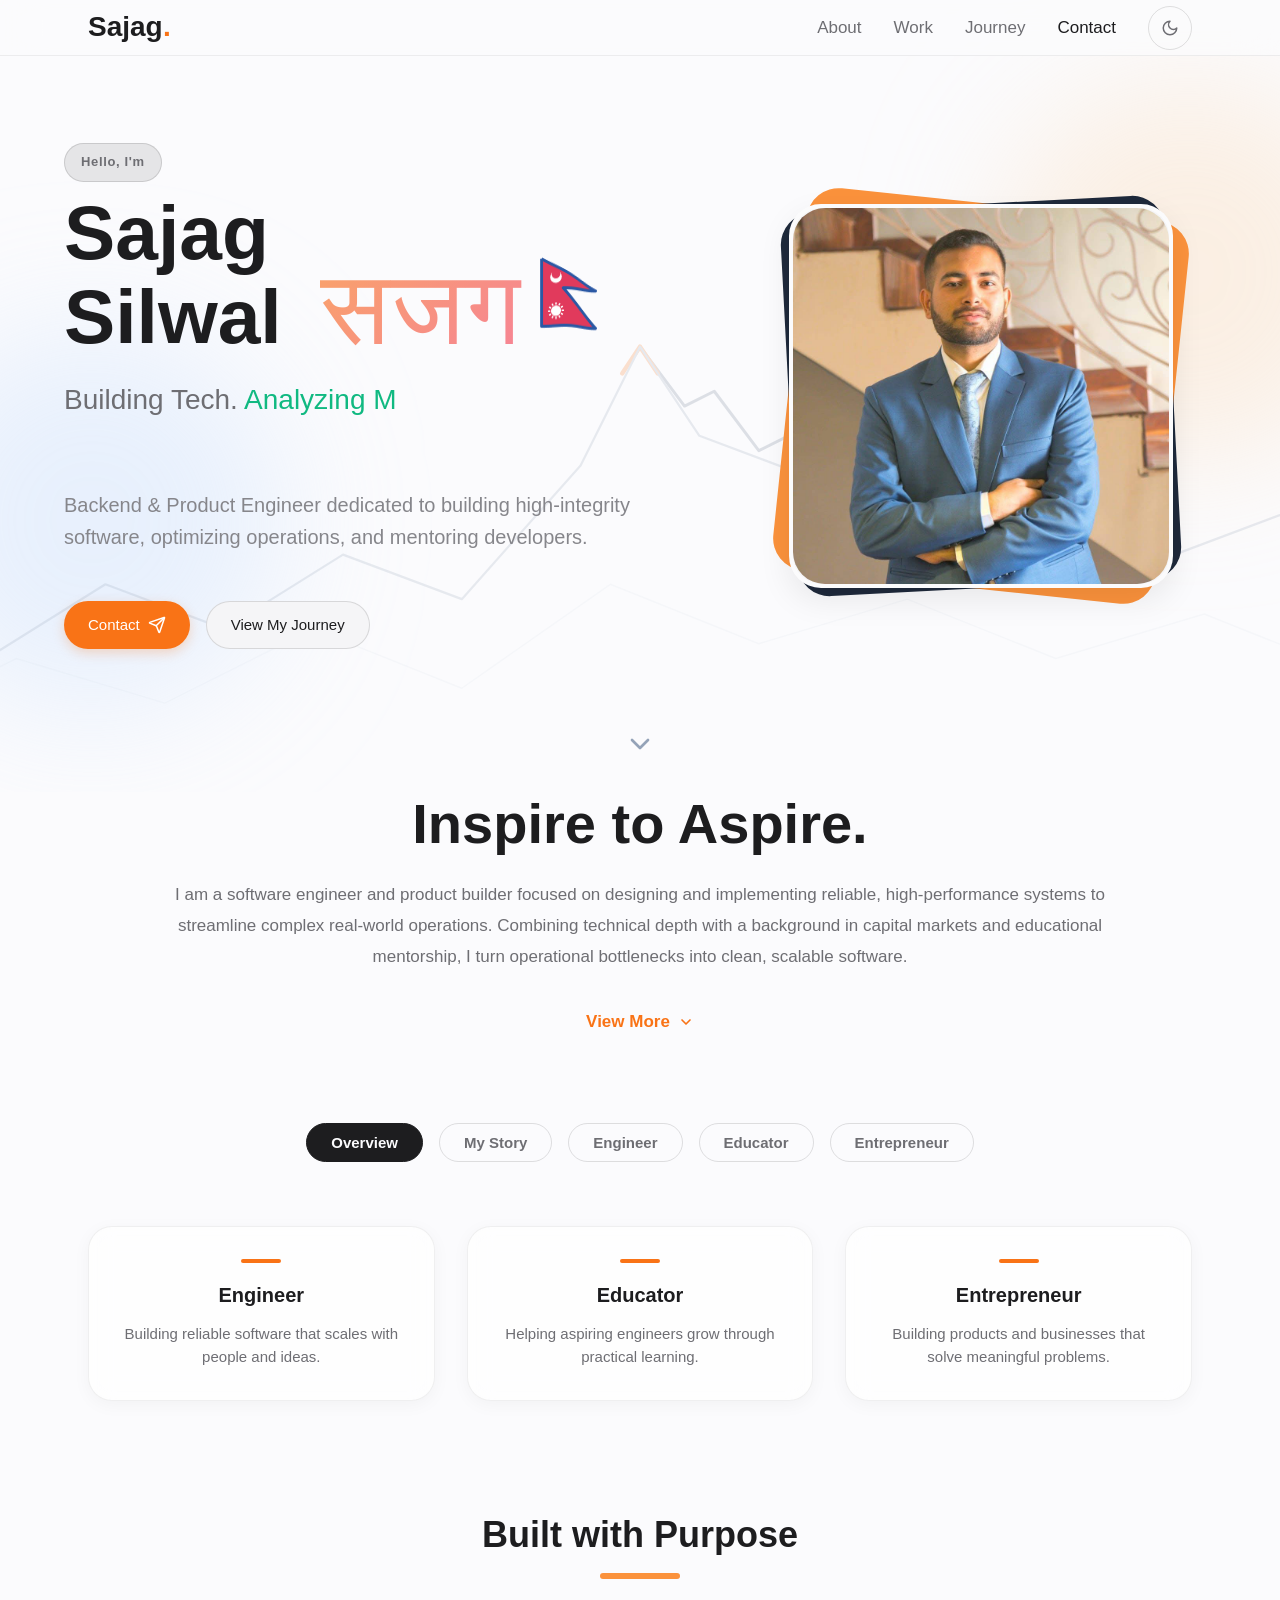
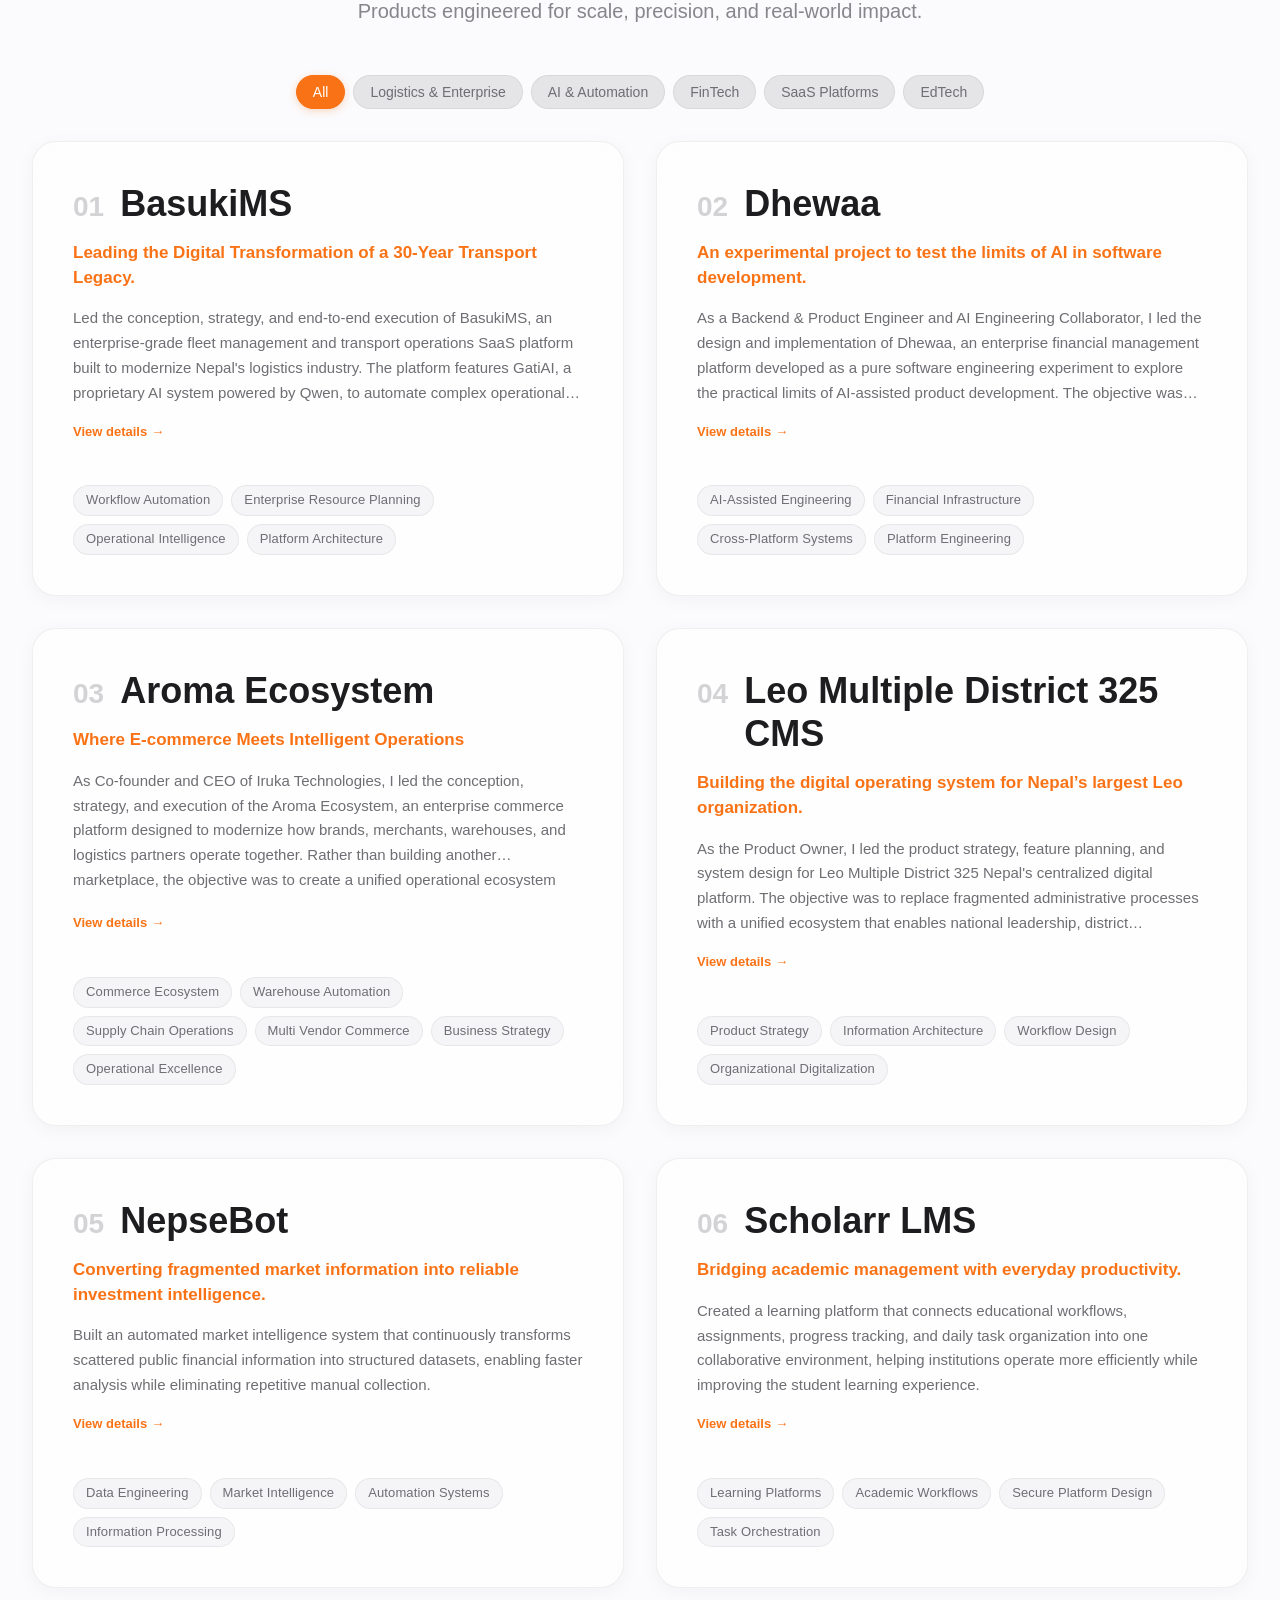
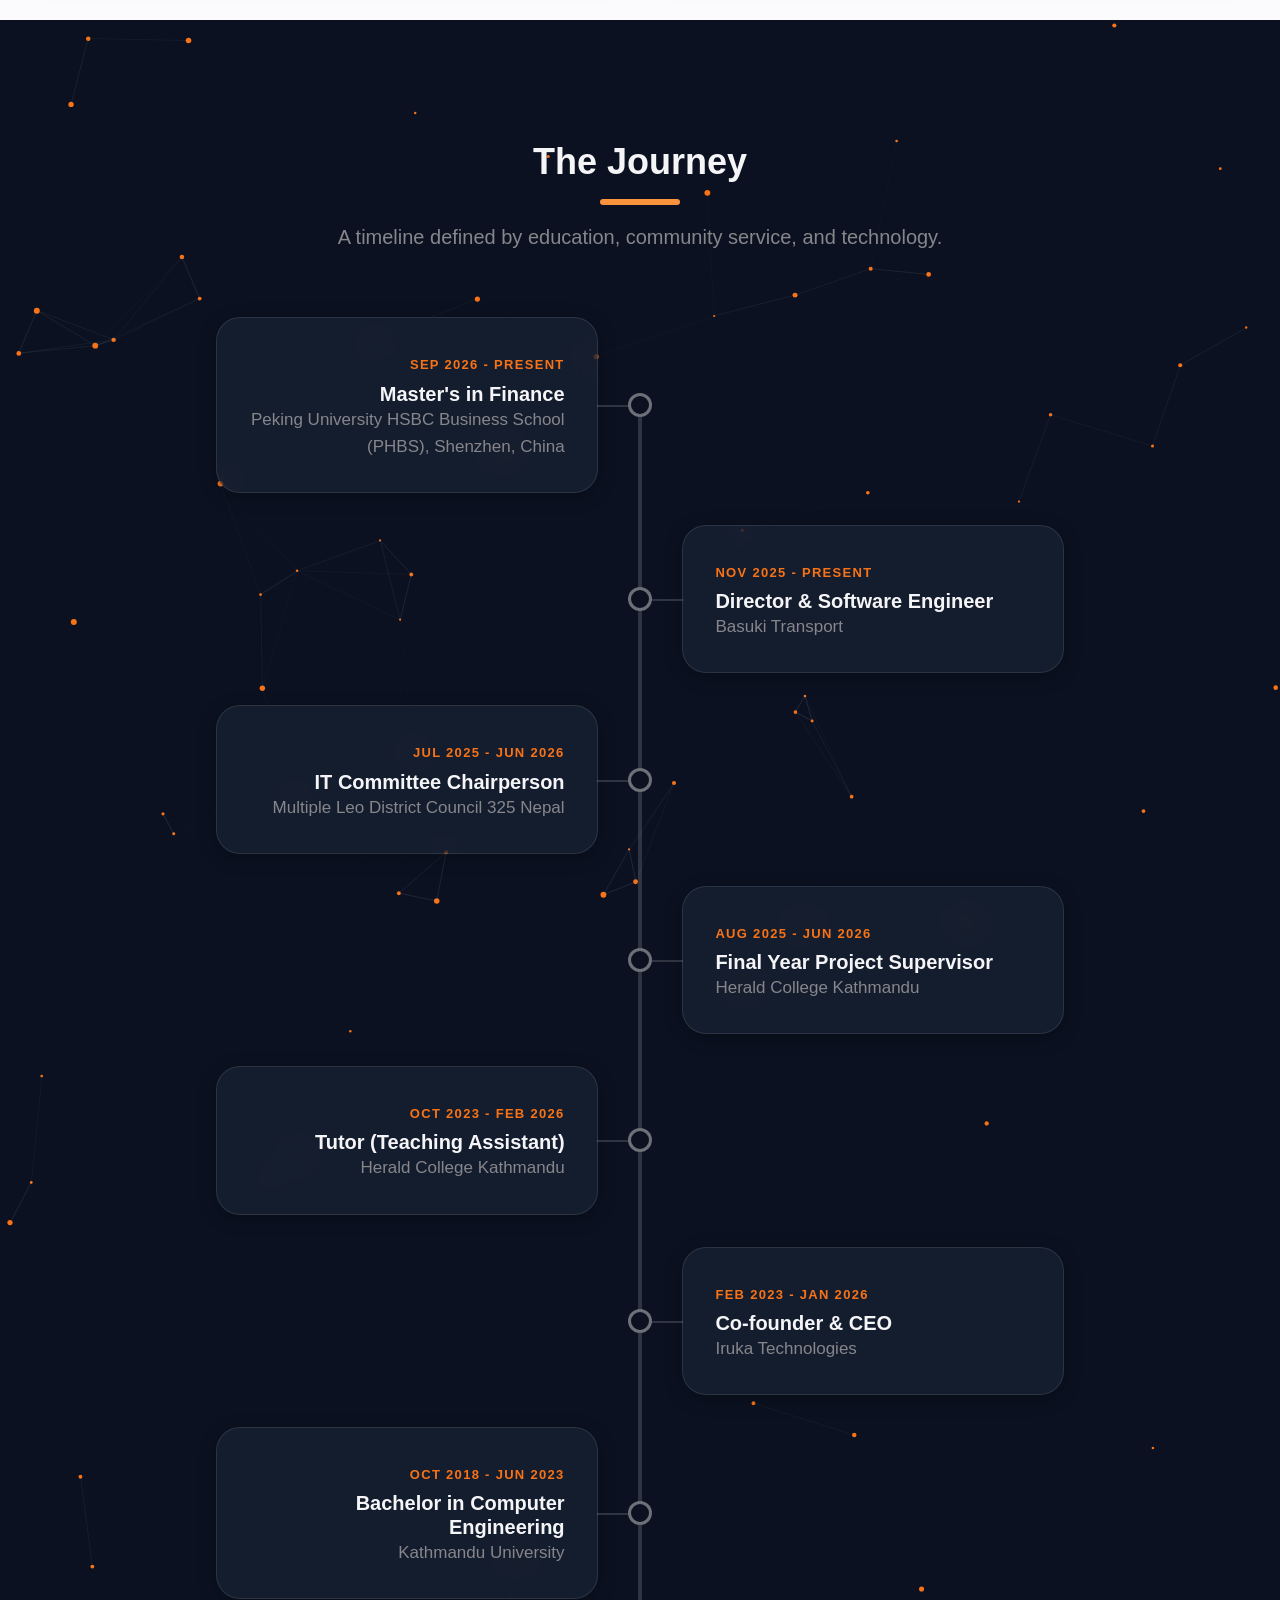
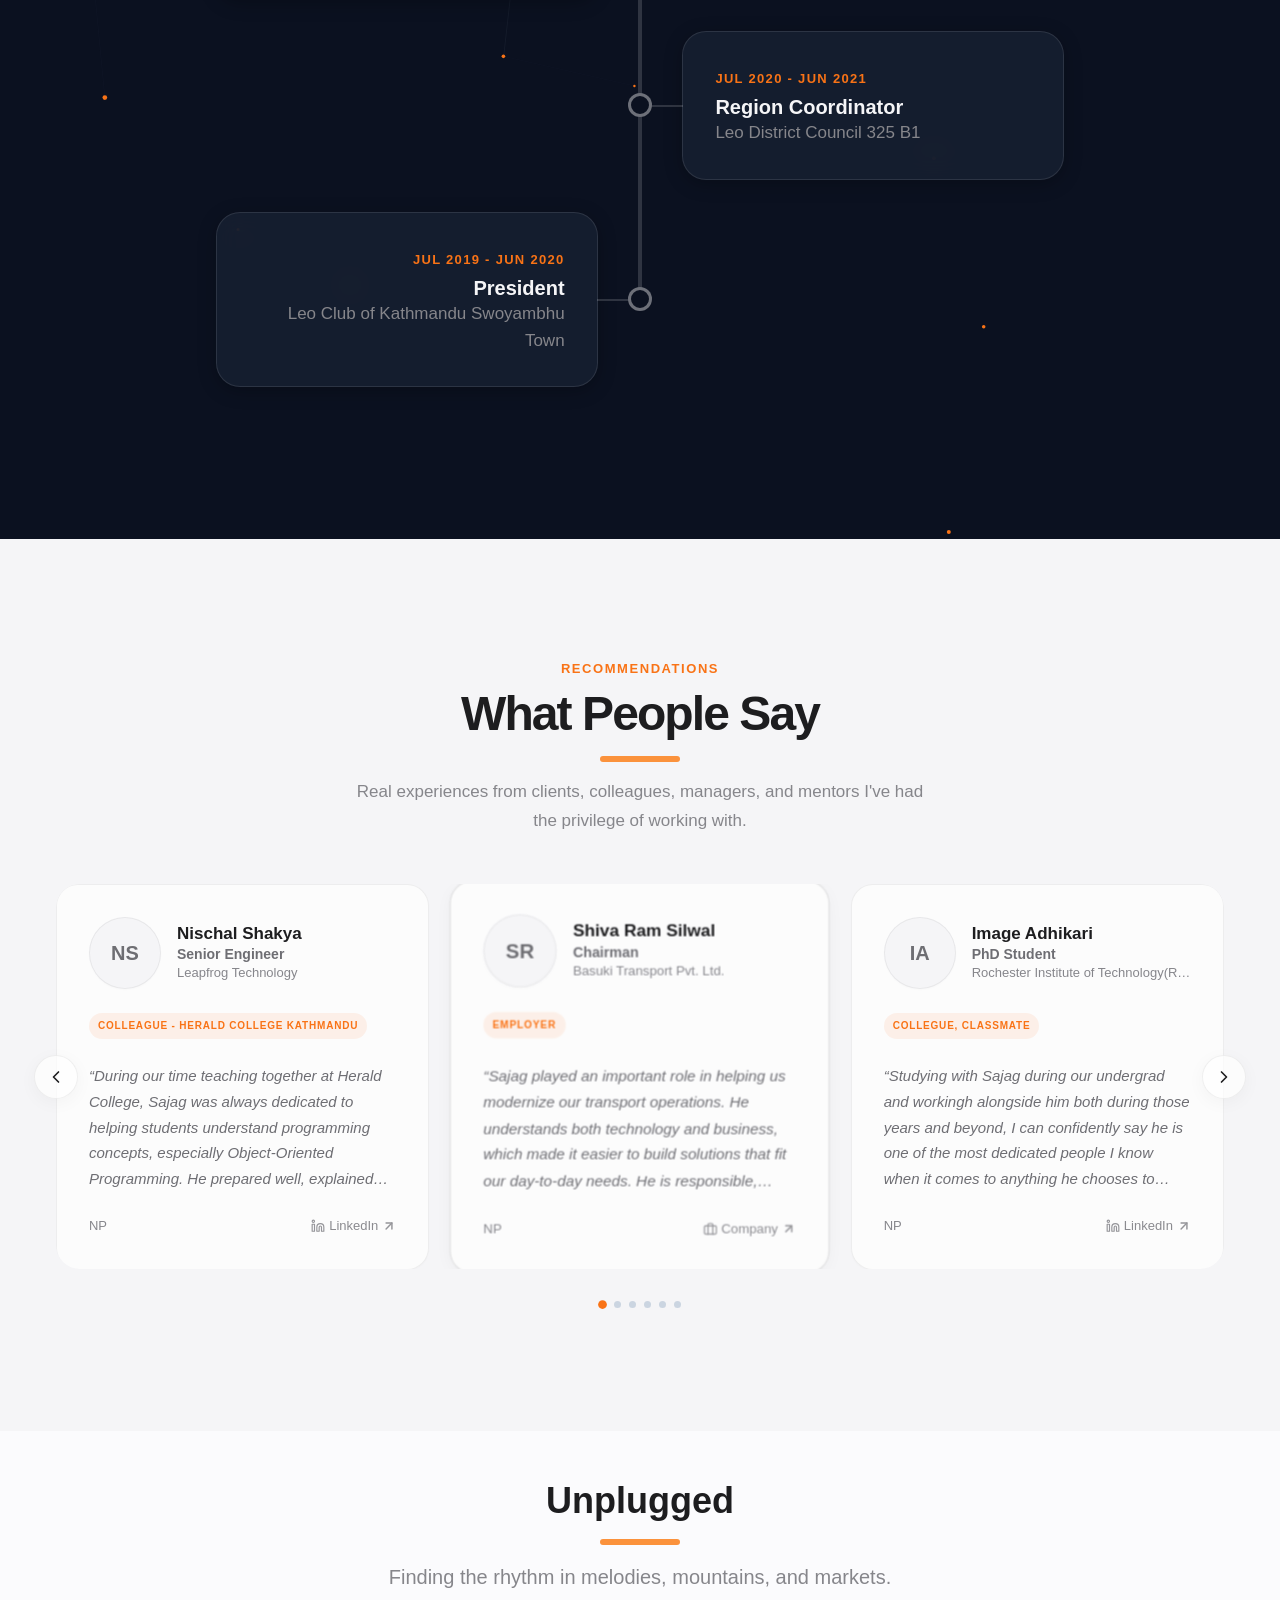
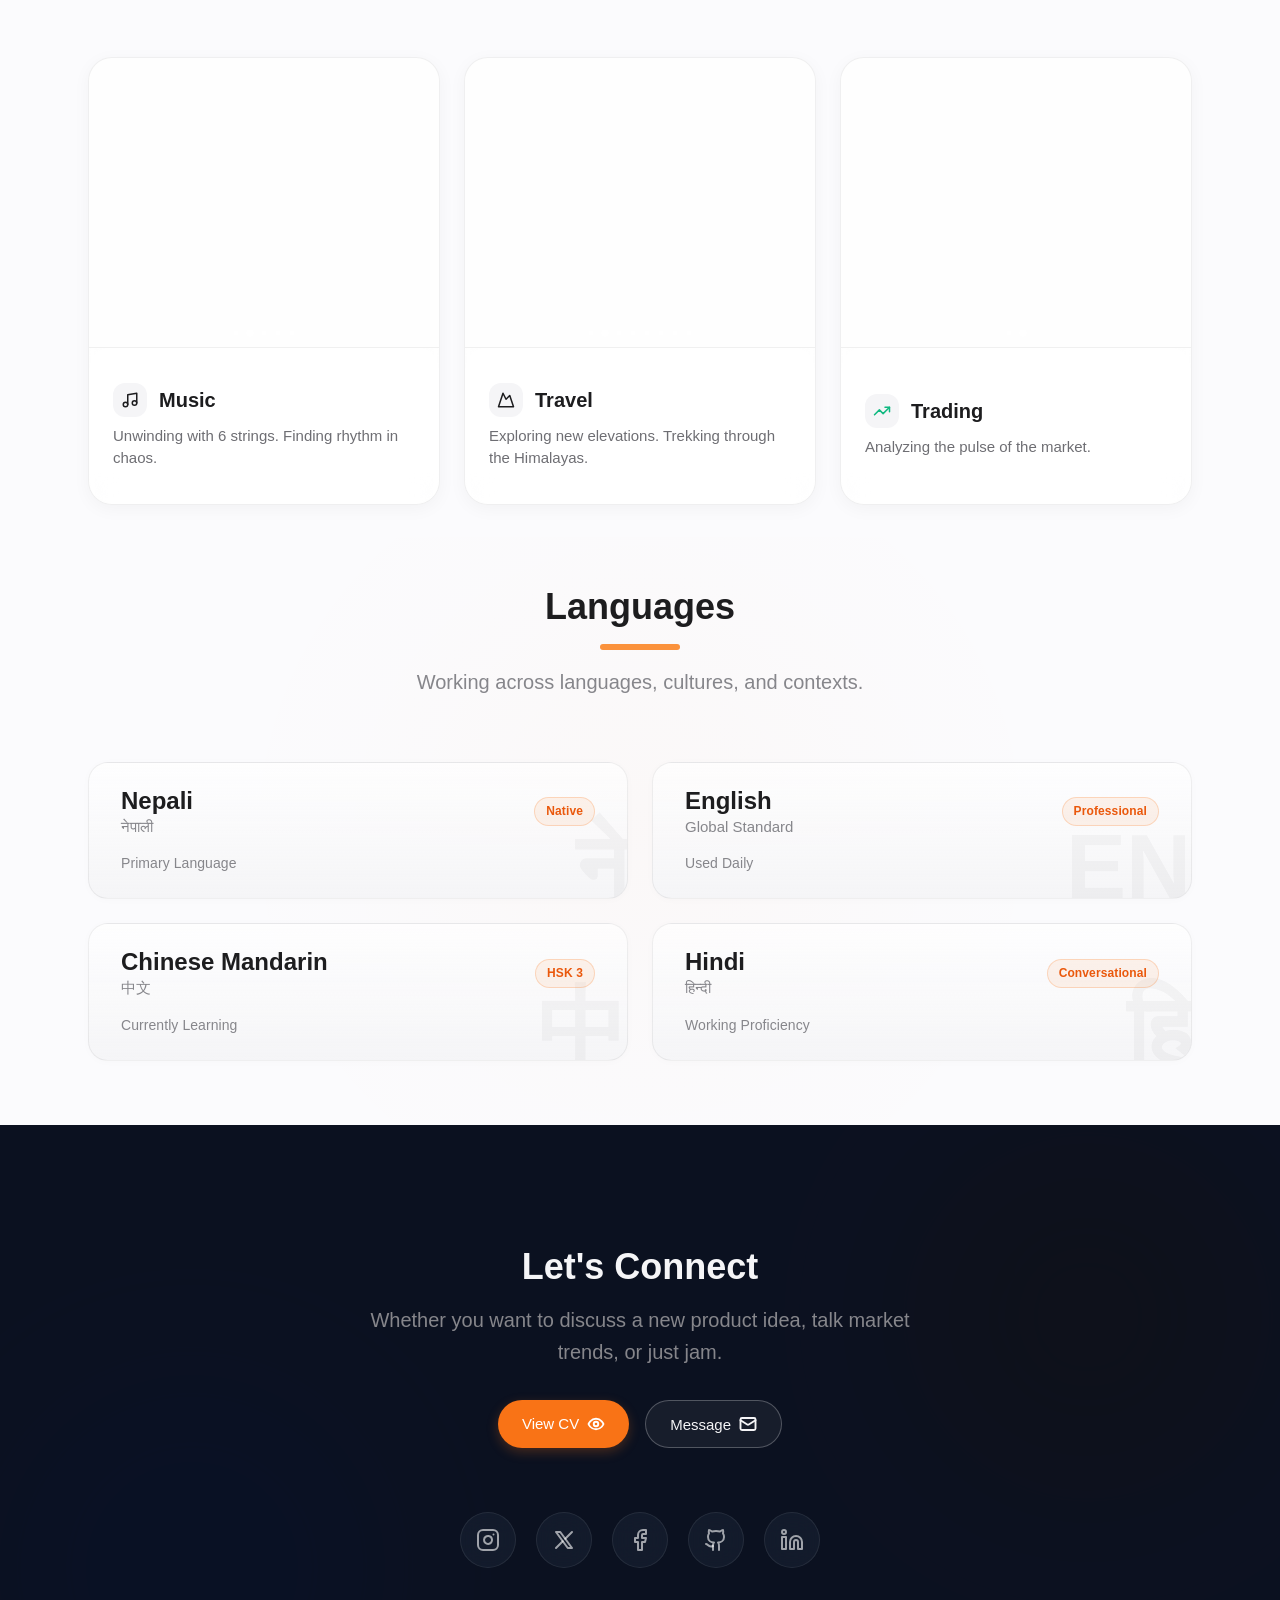
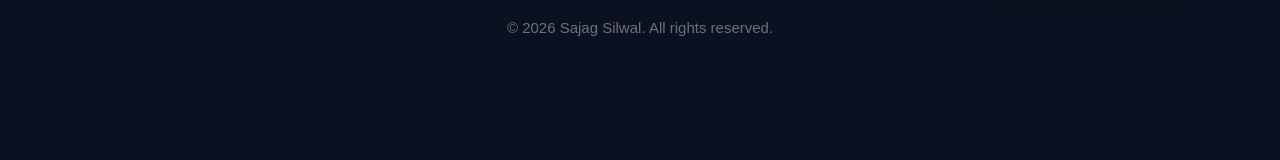
==== commit 442e5ecf: "refactor: replace overview card icons with styled accent bars" ====
--- a/index.html
+++ b/index.html
@@ -337,21 +337,21 @@
             <div class="overview-grid">
               <!-- Card 1: Engineer -->
               <div class="overview-card">
-                <div class="overview-card-icon">💻</div>
+                <div class="overview-card-accent"></div>
                 <h3 class="overview-card-title">Engineer</h3>
                 <p class="overview-card-desc">Building reliable software that scales with people and ideas.</p>
               </div>
 
               <!-- Card 2: Educator -->
               <div class="overview-card">
-                <div class="overview-card-icon">🎓</div>
+                <div class="overview-card-accent"></div>
                 <h3 class="overview-card-title">Educator</h3>
                 <p class="overview-card-desc">Helping aspiring engineers grow through practical learning.</p>
               </div>
 
               <!-- Card 3: Entrepreneur -->
               <div class="overview-card">
-                <div class="overview-card-icon">🚀</div>
+                <div class="overview-card-accent"></div>
                 <h3 class="overview-card-title">Entrepreneur</h3>
                 <p class="overview-card-desc">Building products and businesses that solve meaningful problems.</p>
               </div>
--- a/styles.css
+++ b/styles.css
@@ -1211,6 +1211,8 @@
   .hero-image-placeholder {
     border-width: 3px;
     box-shadow: 0 8px 18px rgba(29, 29, 31, 0.1);
+    transform: translate(var(--px-img, 0px), var(--py-img, 0px));
+    will-change: transform;
   }
 
   .hero-mobile-orbit-wrapper {
@@ -1232,11 +1234,14 @@
 
   .hero-mobile-orbit-outer {
     top: -21px; bottom: -21px; left: -21px; right: -21px;
+    transform: translate(var(--px-outer, 0px), var(--py-outer, 0px));
     animation: hero-orbit-outer 22s linear infinite;
   }
 
   .hero-mobile-orbit-inner {
     top: -9px; bottom: -9px; left: -9px; right: -9px;
+    margin: 1px 0 0 1px; /* Optical asymmetry */
+    transform: translate(var(--px-inner, 0px), var(--py-inner, 0px));
     animation: hero-orbit-inner 16s linear infinite;
   }
 
@@ -1249,15 +1254,16 @@
   }
 
   .hero-mobile-orbit-outer::before {
-    border: 2px solid var(--theme-border-strong);
+    border: 1.5px solid var(--theme-border-strong);
     opacity: 0.3;
     -webkit-mask-image: conic-gradient(transparent 0deg, transparent 90deg, black 130deg, black 360deg);
     mask-image: conic-gradient(transparent 0deg, transparent 90deg, black 130deg, black 360deg);
   }
 
   .hero-mobile-orbit-inner::before {
-    border: 1.5px solid var(--theme-border-strong);
+    border: 1px solid var(--theme-border-strong);
     opacity: 0.18;
+    filter: blur(0.5px);
     -webkit-mask-image: conic-gradient(black 0deg, black 230deg, transparent 270deg, transparent 360deg);
     mask-image: conic-gradient(black 0deg, black 230deg, transparent 270deg, transparent 360deg);
   }
@@ -1271,7 +1277,7 @@
   }
 
   .hero-mobile-orbit-dot-outer {
-    top: -2px;
+    top: -2.25px;
     left: 50%;
     width: 6px;
     height: 6px;
@@ -1279,10 +1285,11 @@
   }
 
   .hero-mobile-orbit-dot-inner {
-    top: -1.5px;
+    top: -2px;
     left: 50%;
     width: 5px;
     height: 5px;
+    filter: blur(0.5px);
     transform: translateX(-50%);
   }
 
@@ -1353,31 +1360,39 @@
 
   .hero-subtitle {
     margin-bottom: 22px;
-    font-size: 15px;
+    font-size: 18px; /* 15% larger */
     font-weight: 600;
     line-height: 1.95;
+    text-align: center;
+  }
+
+  .typed-static {
+    display: inline-flex;
+    flex-direction: column;
+    align-items: flex-start;
+    text-align: left;
   }
 
   .hero-tagline-line {
     display: flex;
     align-items: center;
-    width: 206px;
-    margin: 0 auto;
-    gap: 10px;
+    width: auto;
+    margin: 0;
+    gap: 14px;
     text-align: left;
   }
 
   .hero-tagline-emoji {
     display: inline-flex;
-    flex: 0 0 25px;
+    flex: 0 0 29px;
     align-items: center;
     justify-content: center;
-    width: 25px;
-    height: 25px;
+    width: 29px;
+    height: 29px;
     border-radius: 50%;
     background: var(--theme-bg-subtle);
     font-family: var(--font-sans);
-    font-size: 13px;
+    font-size: 15px;
     line-height: 1;
   }
 
@@ -1424,19 +1439,19 @@
 
 @keyframes hero-orbit-outer {
   from {
-    transform: rotate(30deg);
+    rotate: 30deg;
   }
   to {
-    transform: rotate(390deg);
+    rotate: 390deg;
   }
 }
 
 @keyframes hero-orbit-inner {
   from {
-    transform: rotate(220deg);
+    rotate: 220deg;
   }
   to {
-    transform: rotate(-140deg);
+    rotate: -140deg;
   }
 }
 
@@ -4575,10 +4590,12 @@
   transform: translateY(-2px) scale(1.015);
 }
 
-.overview-card-icon {
-  font-size: 2.25rem;
-  margin-bottom: var(--spacing-4);
-  line-height: 1;
+.overview-card-accent {
+  width: 40px;
+  height: 4px;
+  border-radius: 999px;
+  background-color: var(--color-orange-500, #FF7A00);
+  margin: 0 auto var(--spacing-4);
 }
 
 .overview-card-title {
@@ -6888,9 +6905,9 @@
   padding: 0 !important;
   background: transparent !important;
   max-width: 100vw !important;
-  max-height: 100vh !important;
+  max-height: 100dvh !important;
   width: 100vw !important;
-  height: 100vh !important;
+  height: 100dvh !important;
   margin: 0 !important;
   position: fixed !important;
   inset: 0 !important;
@@ -6920,7 +6937,7 @@
 .contact-modal {
   width: 90vw;
   max-width: 580px;
-  max-height: 90vh;
+  max-height: 90dvh;
   display: flex;
   flex-direction: column;
   border-radius: var(--radius-2xl);
@@ -6963,6 +6980,8 @@
   padding: 4px;
   border-radius: 50%;
   transition: background-color 0.2s, color 0.2s;
+  outline: none;
+  -webkit-tap-highlight-color: transparent;
 }
 
 .contact-modal-close:hover {
@@ -7160,7 +7179,7 @@
 .testimonial-modal {
   width: 90vw;
   max-width: 500px;
-  max-height: 85vh;
+  max-height: 85dvh;
   display: flex;
   flex-direction: column;
   border-radius: var(--radius-xl);
@@ -7203,6 +7222,8 @@
   color: var(--theme-text-secondary);
   cursor: pointer;
   transition: var(--transition-smooth);
+  outline: none;
+  -webkit-tap-highlight-color: transparent;
 }
 
 .testimonial-modal-close:hover {
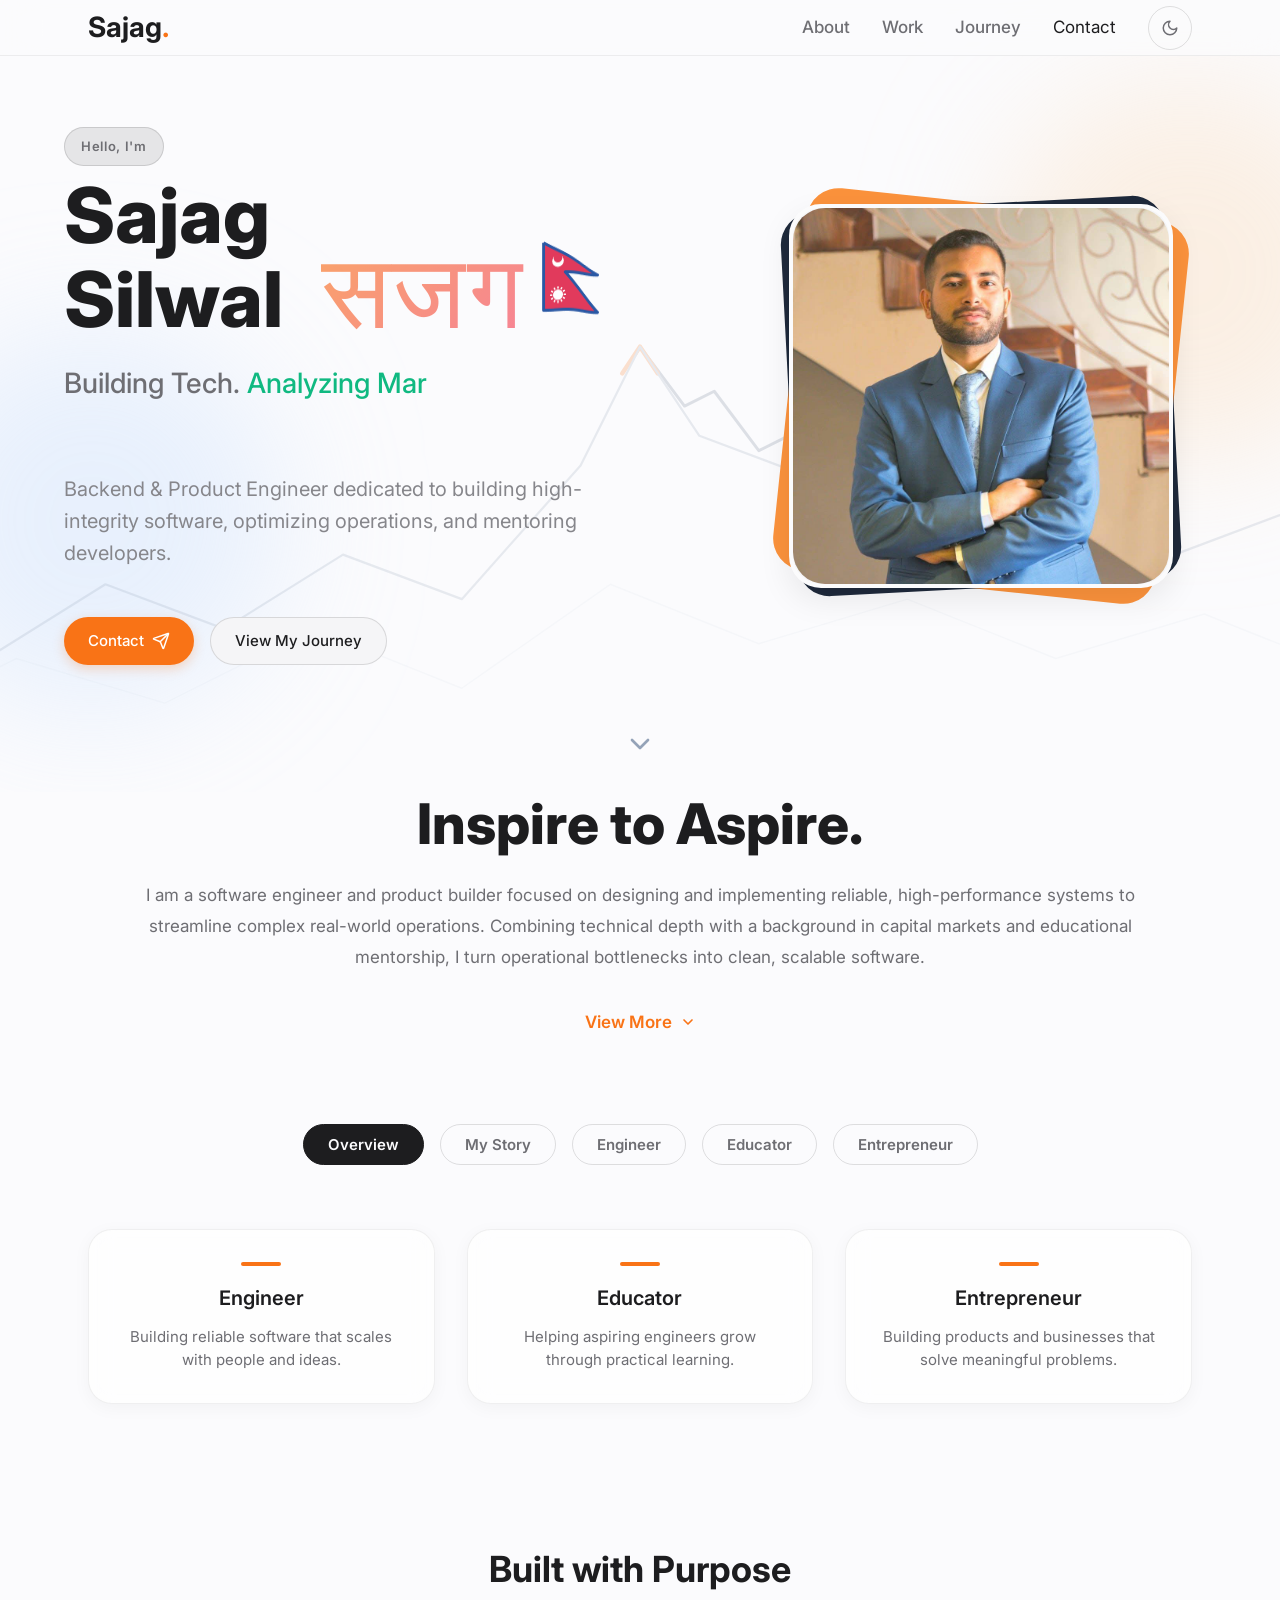
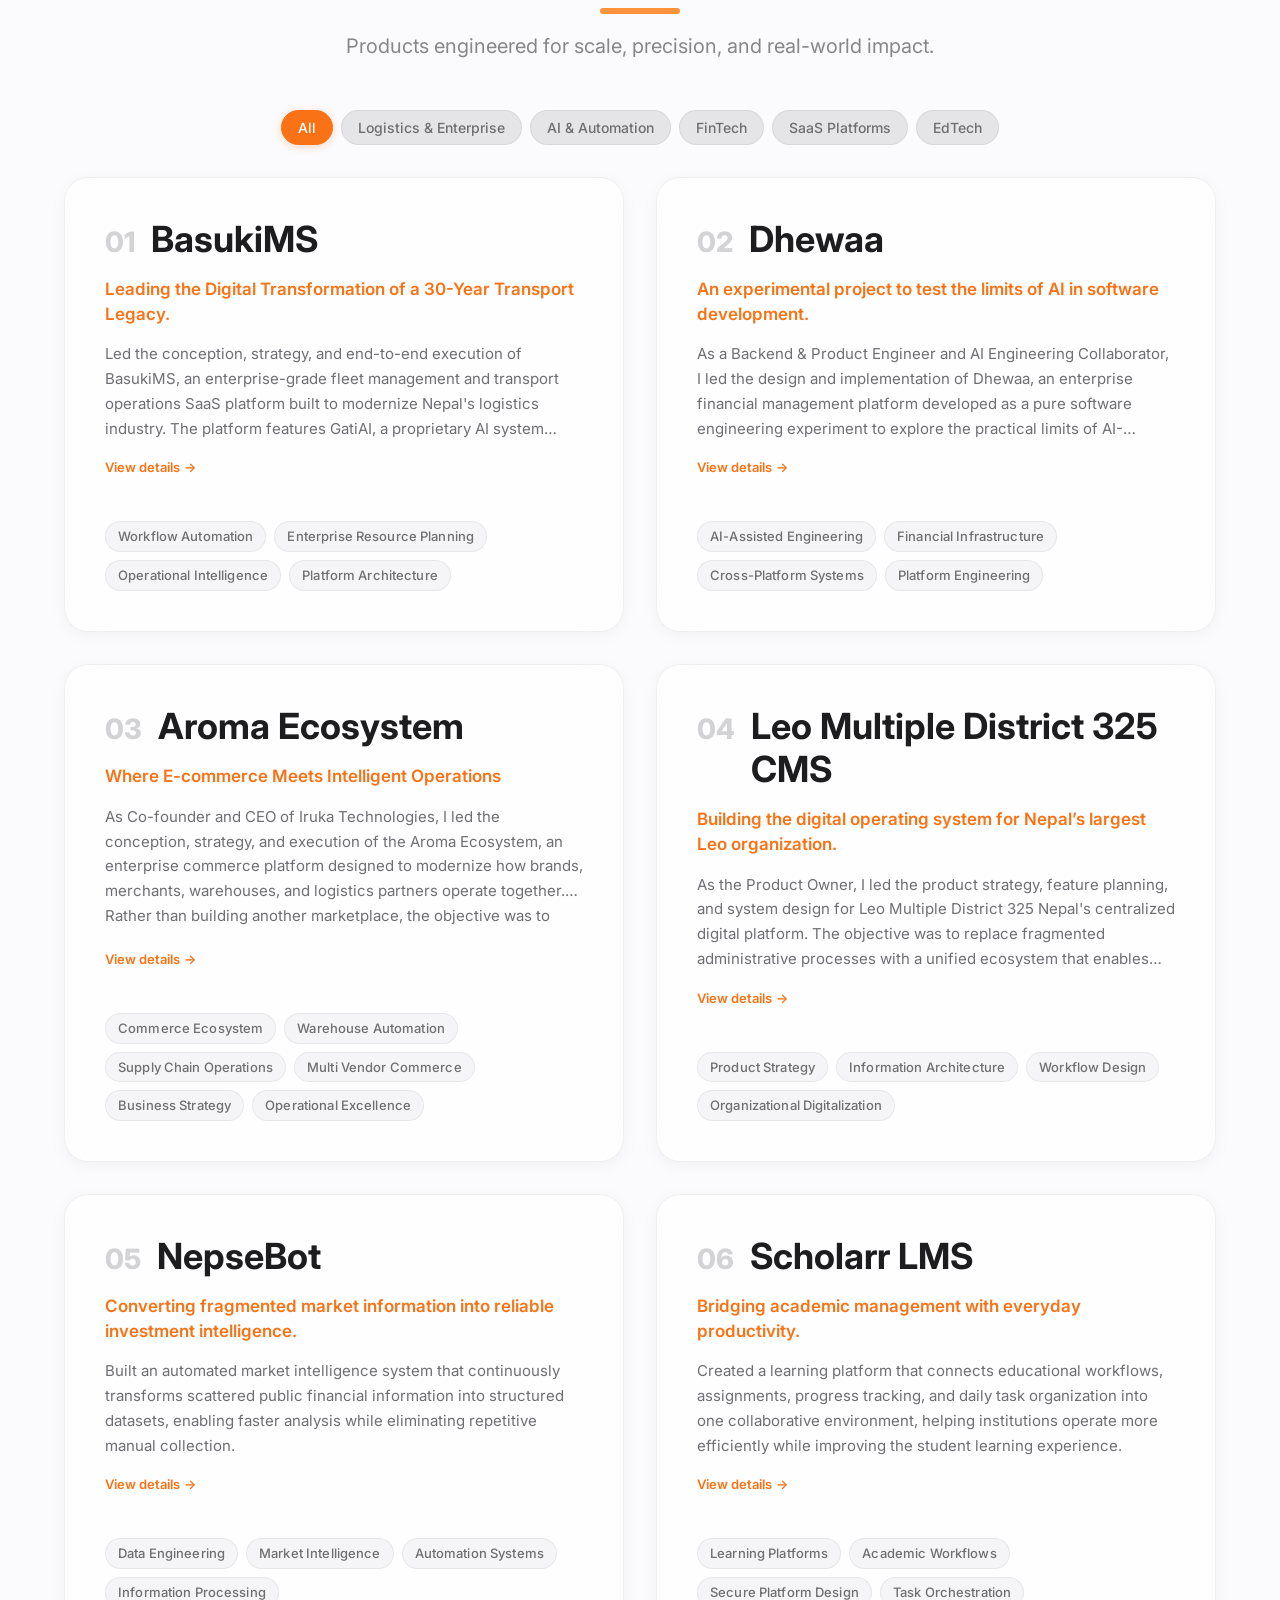
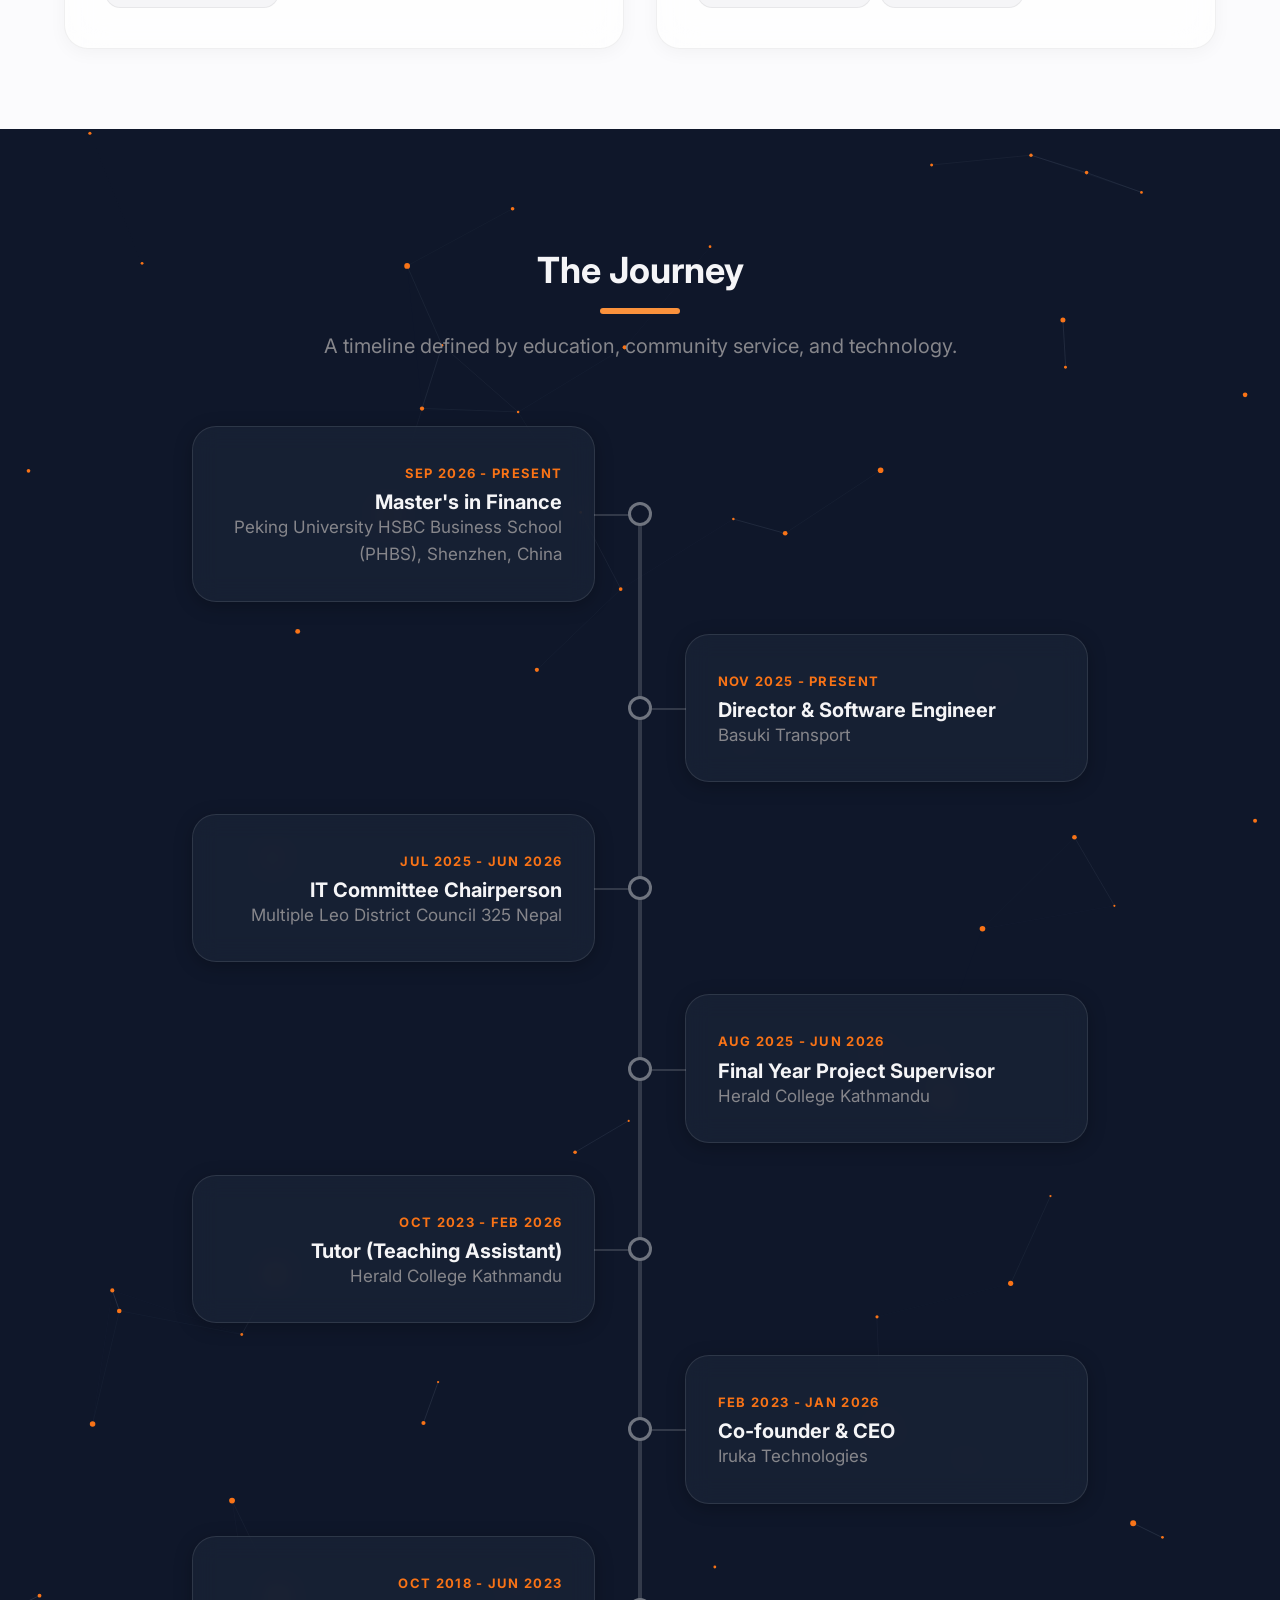
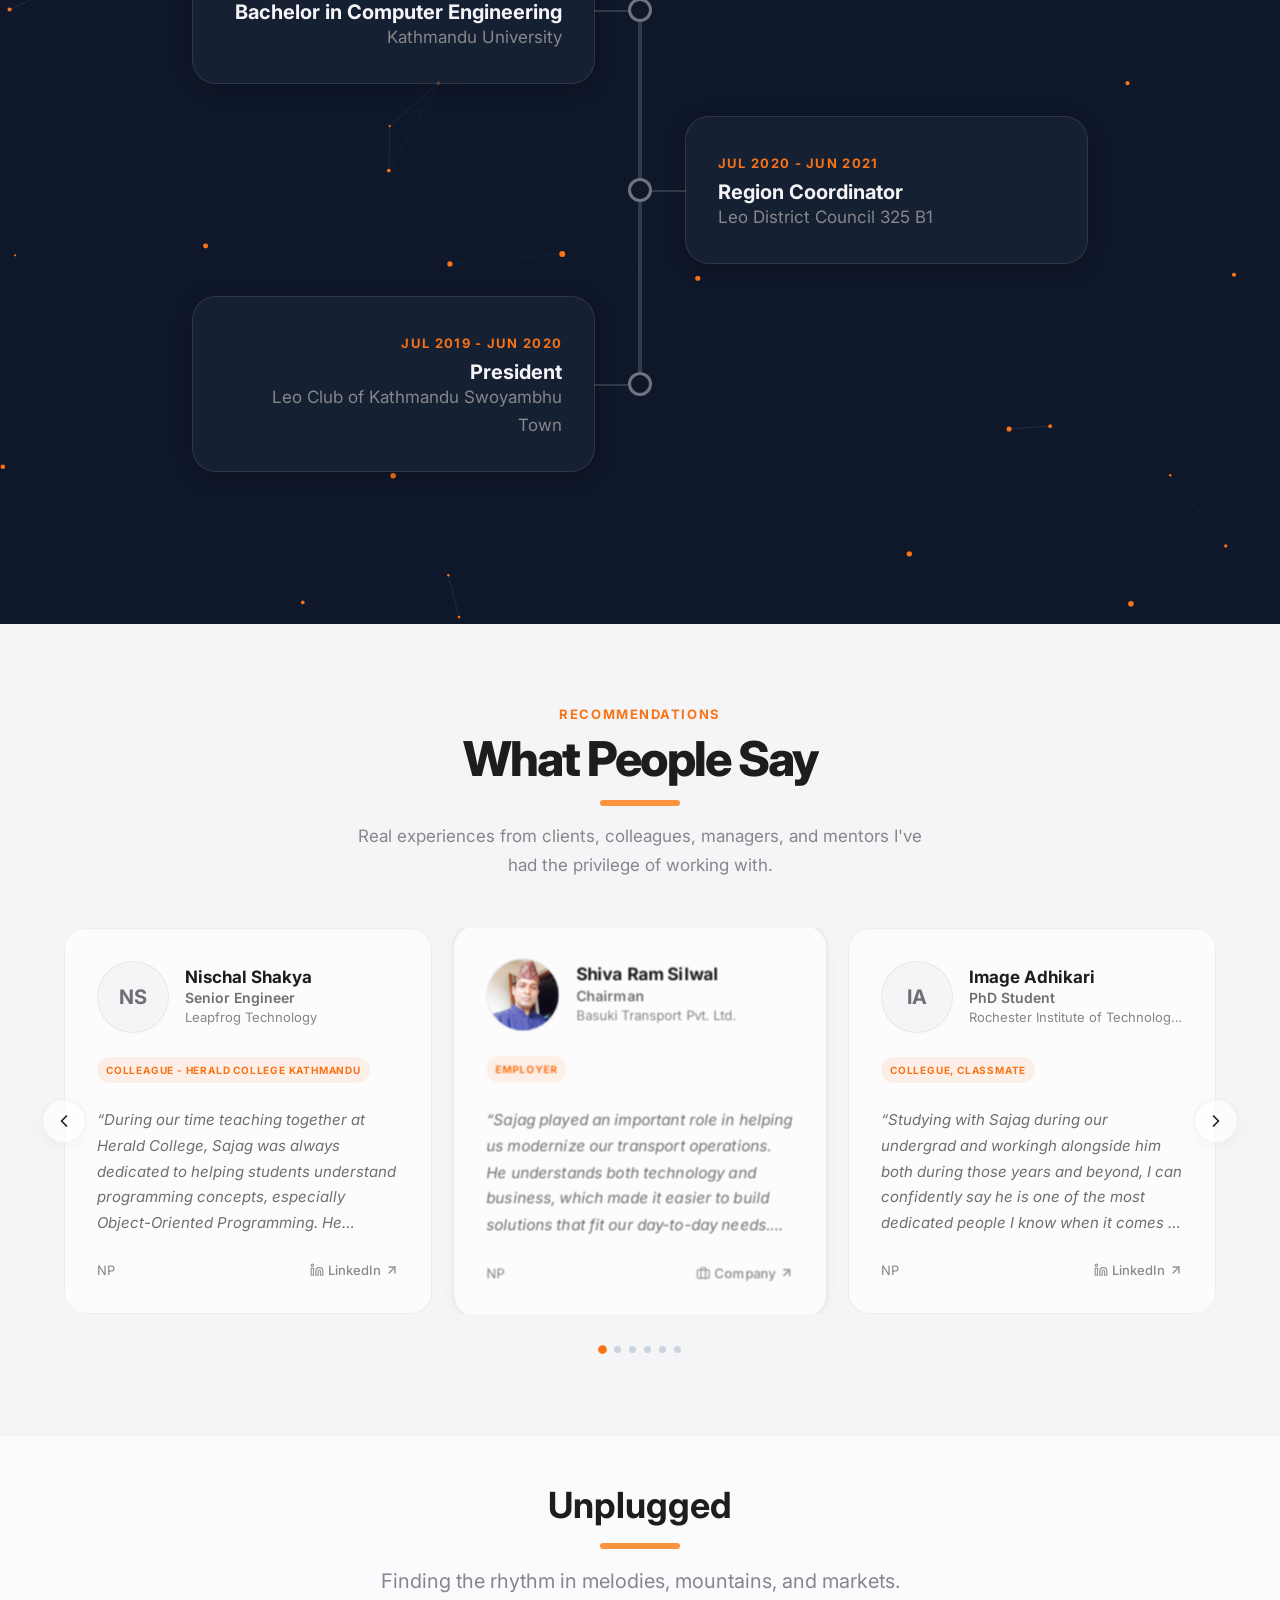
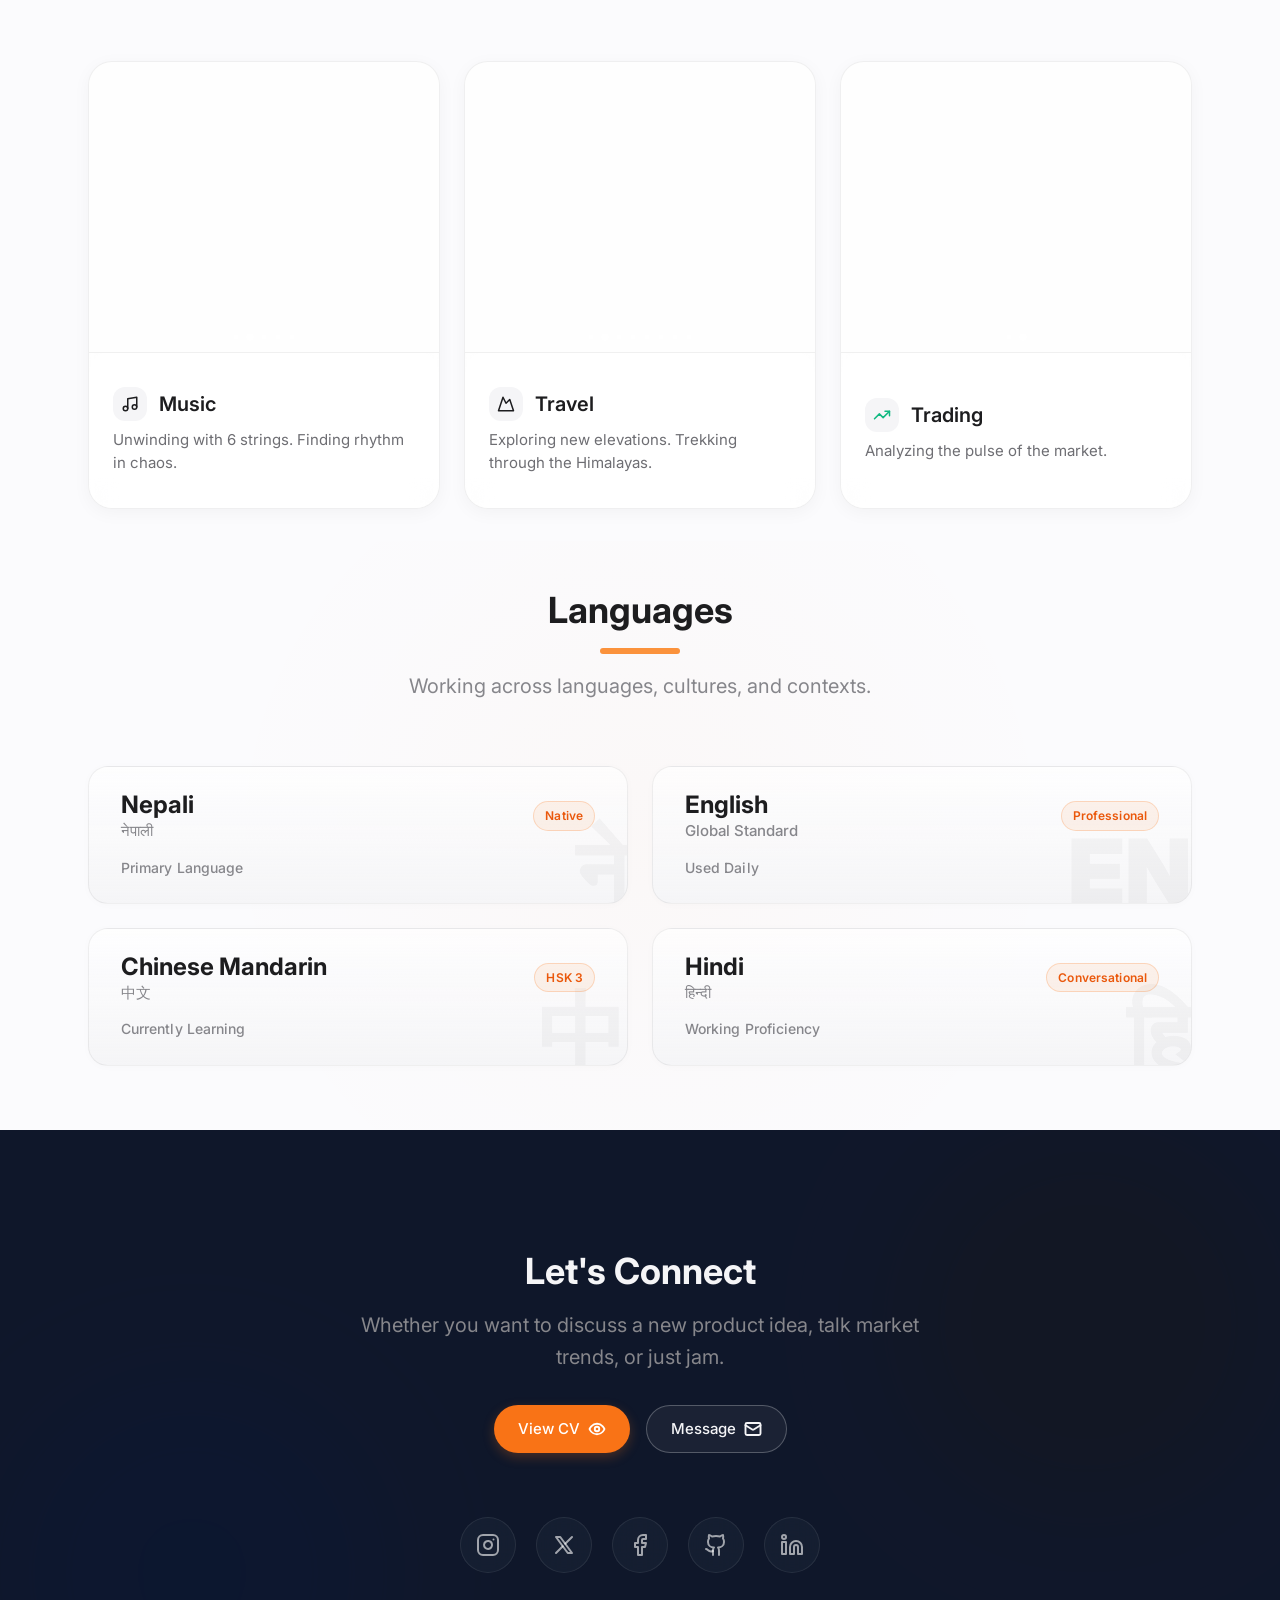
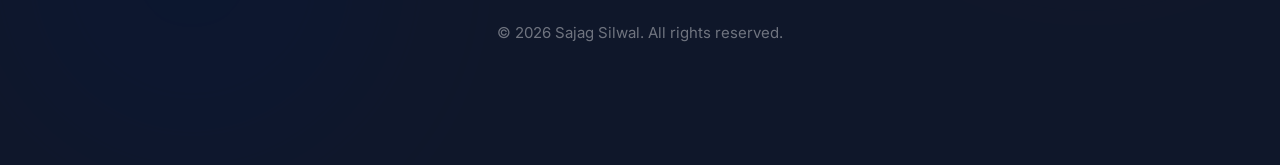
==== commit 26817f95: "refactor: clean up script logic, improve SEO and accessibility in HTML, and add .gitignore" ====
--- a/index.html
+++ b/index.html
@@ -55,6 +55,9 @@
   <meta name="twitter:image:alt" content="Sajag Silwal – Computer Engineer & Educator">
 
   <link rel="icon" href="favicon.png">
+  <link rel="preconnect" href="https://fonts.googleapis.com">
+  <link rel="preconnect" href="https://fonts.gstatic.com" crossorigin>
+  <link href="https://fonts.googleapis.com/css2?family=Inter:wght@400;500;600;700;800&display=swap" rel="stylesheet">
   <link rel="stylesheet" href="styles.css?v=7.4">
   <script>
     // Apply theme before first paint to prevent flash
@@ -82,9 +85,9 @@
         <a href="#about" class="navbar-link">About</a>
         <a href="#work" class="navbar-link">Work</a>
         <a href="#journey" class="navbar-link">Journey</a>
-        <button class="navbar-link message-me-trigger" id="navbarMessageMeBtn"
-          style="background:none; border:none; color:inherit; font:inherit; cursor:pointer; padding:0; outline:none; transition:var(--transition-smooth);">Contact</button>
-        <button class="theme-toggle" id="themeToggle" aria-label="Toggle dark mode">
+        <button type="button" class="navbar-link message-me-trigger" id="navbarMessageMeBtn"
+          style="background:none; border:none; color:inherit; font:inherit; cursor:pointer; padding:0; transition:var(--transition-smooth);">Contact</button>
+        <button type="button" class="theme-toggle" id="themeToggle" aria-label="Toggle dark mode">
           <svg class="icon-sun" xmlns="http://www.w3.org/2000/svg" width="18" height="18" viewBox="0 0 24 24"
             fill="none" stroke="currentColor" stroke-width="2" stroke-linecap="round" stroke-linejoin="round"
             aria-hidden="true">
@@ -108,7 +111,7 @@
 
       <!-- Mobile Nav Toggle -->
       <div class="navbar-actions">
-        <button class="theme-toggle" id="themeToggleMobile" aria-label="Toggle dark mode">
+        <button type="button" class="theme-toggle" id="themeToggleMobile" aria-label="Toggle dark mode">
           <svg class="icon-sun" xmlns="http://www.w3.org/2000/svg" width="18" height="18" viewBox="0 0 24 24"
             fill="none" stroke="currentColor" stroke-width="2" stroke-linecap="round" stroke-linejoin="round"
             aria-hidden="true">
@@ -128,7 +131,7 @@
             <path d="M12 3a6 6 0 0 0 9 9 9 9 0 1 1-9-9Z" />
           </svg>
         </button>
-        <button class="navbar-toggle" id="navbarToggle" aria-label="Toggle menu" aria-expanded="false">
+        <button type="button" class="navbar-toggle" id="navbarToggle" aria-label="Toggle menu" aria-expanded="false">
           <svg class="menu-icon" xmlns="http://www.w3.org/2000/svg" width="28" height="28" viewBox="0 0 24 24"
             fill="none" stroke="currentColor" stroke-width="2" stroke-linecap="round" stroke-linejoin="round"
             aria-hidden="true">
@@ -151,8 +154,8 @@
           <li><a href="#about" class="mobile-menu-link">About</a></li>
           <li><a href="#work" class="mobile-menu-link">Work</a></li>
           <li><a href="#journey" class="mobile-menu-link">Journey</a></li>
-          <li><button class="mobile-menu-link message-me-trigger" id="mobileMessageMeBtn"
-              style="background:none; border:none; color:inherit; font:inherit; cursor:pointer; padding:0.5rem 0; width:100%; text-align:left; outline:none;">Contact</button>
+          <li><button type="button" class="mobile-menu-link message-me-trigger" id="mobileMessageMeBtn"
+              style="background:none; border:none; color:inherit; font:inherit; cursor:pointer; padding:0.5rem 0; width:100%; text-align:left;">Contact</button>
           </li>
         </ul>
       </div>
@@ -209,7 +212,7 @@
           </p>
 
           <div class="hero-cta">
-            <button class="btn btn-primary message-me-trigger" id="heroMessageMeBtn">
+            <button type="button" class="btn btn-primary message-me-trigger" id="heroMessageMeBtn">
               Contact
               <svg xmlns="http://www.w3.org/2000/svg" width="18" height="18" viewBox="0 0 24 24" fill="none"
                 stroke="currentColor" stroke-width="2" stroke-linecap="round" stroke-linejoin="round"
@@ -236,7 +239,7 @@
               </div>
             </div>
             <div class="hero-image-placeholder">
-              <img src="profile.jpg" alt="Sajag Silwal" class="hero-profile-image" width="400" height="400"
+              <img src="profile.jpg" alt="Sajag Silwal" class="hero-profile-image" width="960" height="960"
                 fetchpriority="high">
             </div>
           </div>
@@ -319,8 +322,9 @@
     </section>
 
     <!-- STORY SECTION (TABS) -->
-    <section id="story" class="story-section">
+    <section id="story" class="story-section" aria-labelledby="storyTitle">
       <div class="story-container">
+        <h2 id="storyTitle" class="visually-hidden">Story</h2>
         <!-- Tabs Selector Pills -->
         <div class="tabs-container">
           <button type="button" class="tab-btn active" data-tab="overview">Overview</button>
@@ -501,14 +505,14 @@
 
       <!-- Category Filter Bar -->
       <div class="work-filters" id="workFilters" role="group" aria-label="Filter projects by category">
-        <button class="filter-btn active" data-filter="all" aria-pressed="true">All</button>
-        <button class="filter-btn" data-filter="Logistics & Enterprise" aria-pressed="false">Logistics &
+        <button type="button" class="filter-btn active" data-filter="all" aria-pressed="true">All</button>
+        <button type="button" class="filter-btn" data-filter="Logistics & Enterprise" aria-pressed="false">Logistics &
           Enterprise</button>
-        <button class="filter-btn" data-filter="AI & Automation" aria-pressed="false">AI &
+        <button type="button" class="filter-btn" data-filter="AI & Automation" aria-pressed="false">AI &
           Automation</button>
-        <button class="filter-btn" data-filter="FinTech" aria-pressed="false">FinTech</button>
-        <button class="filter-btn" data-filter="SaaS Platforms" aria-pressed="false">SaaS Platforms</button>
-        <button class="filter-btn" data-filter="EdTech" aria-pressed="false">EdTech</button>
+        <button type="button" class="filter-btn" data-filter="FinTech" aria-pressed="false">FinTech</button>
+        <button type="button" class="filter-btn" data-filter="SaaS Platforms" aria-pressed="false">SaaS Platforms</button>
+        <button type="button" class="filter-btn" data-filter="EdTech" aria-pressed="false">EdTech</button>
       </div>
 
       <div class="work-stack" id="workStack">
@@ -690,7 +694,7 @@
             <div class="carousel-images">
               <img src="music_2.png" alt="Playing Guitar" class="hobby-card-image active" width="1172" height="1260"
                 loading="lazy" decoding="async">
-              <img src="guitar.jpg" alt="Guitar" class="hobby-card-image" width="1280" height="1280" loading="lazy"
+              <img src="guitar.jpg" alt="Live Guitar Performance" class="hobby-card-image" width="1280" height="1280" loading="lazy"
                 decoding="async">
               <img src="music_3.png" alt="Sheet Music" class="hobby-card-image" width="893" height="1274" loading="lazy"
                 decoding="async">
@@ -899,7 +903,7 @@
                 <circle cx="12" cy="12" r="3" />
               </svg>
             </a>
-            <button class="btn btn-secondary message-me-trigger" id="footerMessageMeBtn">
+            <button type="button" class="btn btn-secondary message-me-trigger" id="footerMessageMeBtn">
               <span>Message</span>
               <svg xmlns="http://www.w3.org/2000/svg" width="18" height="18" viewBox="0 0 24 24" fill="none"
                 stroke="currentColor" stroke-width="2.5" stroke-linecap="round" stroke-linejoin="round"
@@ -992,7 +996,7 @@
 
         <figure class="gallery-figure">
           <div class="gallery-image-frame" id="galleryImageFrame">
-            <img alt="Gallery image" class="gallery-image" id="galleryImage" draggable="false">
+            <img alt="Unplugged gallery photo" class="gallery-image" id="galleryImage" draggable="false">
           </div>
           <figcaption class="gallery-meta-panel" data-gallery-chrome>
             <div class="gallery-meta-copy">
@@ -1020,7 +1024,7 @@
     <div class="contact-modal">
       <div class="contact-modal-header">
         <h2 id="contactModalTitle">Contact</h2>
-        <button class="contact-modal-close" id="closeContactModalBtn" aria-label="Close message form">
+        <button type="button" class="contact-modal-close" id="closeContactModalBtn" aria-label="Close message form">
           <svg xmlns="http://www.w3.org/2000/svg" width="20" height="20" viewBox="0 0 24 24" fill="none"
             stroke="currentColor" stroke-width="2" stroke-linecap="round" stroke-linejoin="round">
             <line x1="18" y1="6" x2="6" y2="18"></line>
@@ -1076,6 +1080,7 @@
           <div class="turnstile-container"
             style="position: absolute; left: -9999px; width: 1px; height: 1px; overflow: hidden; opacity: 0;"
             aria-hidden="true">
+            <!-- TODO: replace data-sitekey with the production Cloudflare Turnstile site key (current value is Cloudflare's always-pass TEST key) -->
             <div class="cf-turnstile" data-sitekey="1x00000000000000000000AA" id="turnstileWidget"></div>
           </div>
 
--- a/styles.css
+++ b/styles.css
@@ -54,6 +54,8 @@
   /* 12px */
   --spacing-4: 1rem;
   /* 16px */
+  --spacing-5: 1.25rem;
+  /* 20px */
   --spacing-6: 1.5rem;
   /* 24px */
   --spacing-8: 2rem;
@@ -137,6 +139,8 @@
   --theme-text-badge: #1d1d1f;
   --theme-border: rgba(0, 0, 0, 0.06);
   --theme-border-strong: rgba(0, 0, 0, 0.12);
+  --theme-border-subtle: rgba(0, 0, 0, 0.04);
+  --theme-bg-element: rgba(0, 0, 0, 0.04);
   --theme-navbar-bg: rgba(251, 251, 253, 0.72);
   --theme-selection-bg: #c2e0ff;
   --theme-selection-text: #004f9e;
@@ -155,6 +159,8 @@
   --theme-text-badge: #f5f5f7;
   --theme-border: rgba(255, 255, 255, 0.08);
   --theme-border-strong: rgba(255, 255, 255, 0.16);
+  --theme-border-subtle: rgba(255, 255, 255, 0.06);
+  --theme-bg-element: rgba(255, 255, 255, 0.08);
   --theme-navbar-bg: rgba(22, 22, 23, 0.72);
   --theme-selection-bg: #004f9e;
   --theme-selection-text: #c2e0ff;
@@ -299,7 +305,7 @@
   position: fixed;
   top: var(--spacing-4);
   left: var(--spacing-4);
-  z-index: 9999;
+  z-index: 10000;
   padding: var(--spacing-3) var(--spacing-6);
   background: var(--color-orange-500);
   color: var(--color-white);
@@ -429,7 +435,6 @@
 }
 
 .navbar-toggle {
-  display: block;
   padding: var(--spacing-3);
   min-width: 44px;
   min-height: 44px;
@@ -494,9 +499,8 @@
 }
 
 .mobile-menu-link {
-  display: block;
   padding: var(--spacing-3) 0;
-  font-size: 22px;
+  font-size: var(--text-xl);
   font-weight: 600;
   letter-spacing: 0;
   color: var(--theme-text-primary);
@@ -515,13 +519,16 @@
 button.mobile-menu-link {
   background: none;
   border: none;
-  border-bottom: 1px solid var(--theme-border);
+  /* !important overrides the inline reset styles on the Contact button so it
+     matches its sibling links (font weight/size + divider) — V6 */
+  border-bottom: 1px solid var(--theme-border) !important;
   color: inherit;
-  font: inherit;
+  font-size: var(--text-xl) !important;
+  font-weight: 600 !important;
   cursor: pointer;
   width: 100%;
   text-align: left;
-  outline: none;
+  padding: var(--spacing-3) 0 !important;
 }
 
 /* =============================================
@@ -541,7 +548,7 @@
   overflow: hidden;
 }
 
-@media (max-width: 1024px) {
+@media (max-width: 1023px) {
   .hero {
     min-height: auto;
     padding-top: calc(var(--spacing-16) + 24px);
@@ -902,13 +909,13 @@
   background-color: var(--color-orange-500);
   color: var(--color-white);
   border: none;
-  box-shadow: 0 4px 12px rgba(249, 115, 22, 0.25);
+  box-shadow: 0 4px 12px color-mix(in srgb, var(--color-orange-500) 25%, transparent);
 }
 
 .btn-primary:hover {
   transform: translateY(-1px);
   background-color: var(--color-orange-600);
-  box-shadow: 0 6px 16px rgba(249, 115, 22, 0.35);
+  box-shadow: 0 6px 16px color-mix(in srgb, var(--color-orange-500) 35%, transparent);
 }
 
 .btn-primary:active {
@@ -1273,7 +1280,7 @@
     position: absolute;
     border-radius: 50%;
     background: var(--color-orange-500);
-    box-shadow: 0 0 8px rgba(249, 115, 22, 0.4);
+    box-shadow: 0 0 8px color-mix(in srgb, var(--color-orange-500) 40%, transparent);
   }
 
   .hero-mobile-orbit-dot-outer {
@@ -1428,7 +1435,7 @@
   }
 
   .btn-primary {
-    box-shadow: 0 6px 15px rgba(249, 115, 22, 0.22);
+    box-shadow: 0 6px 15px color-mix(in srgb, var(--color-orange-500) 22%, transparent);
   }
 
   .btn-secondary {
@@ -1466,12 +1473,12 @@
    SECTION COMMON
 ============================================= */
 .section {
-  padding: var(--spacing-20) var(--spacing-6);
+  padding: var(--spacing-12) var(--spacing-6);
 }
 
 @media (min-width: 768px) {
   .section {
-    padding: var(--spacing-30) var(--spacing-6);
+    padding: var(--spacing-20) var(--spacing-6);
   }
 }
 
@@ -1512,17 +1519,6 @@
 @media (min-width: 768px) {
   .section-subtitle {
     font-size: var(--text-lg);
-  }
-}
-
-/* Reduced gap for first section */
-.work-section {
-  padding-top: var(--spacing-8);
-}
-
-@media (min-width: 768px) {
-  .work-section {
-    padding-top: var(--spacing-12);
   }
 }
 
@@ -1563,12 +1559,12 @@
 .experience-card:active {
   transform: translateY(-0.25rem);
   border-color: var(--color-orange-400);
-  box-shadow: 0 0 0 3px rgba(249, 115, 22, 0.12);
+  box-shadow: 0 0 0 3px color-mix(in srgb, var(--color-orange-500) 12%, transparent);
 }
 
 .experience-card.selected {
   border-color: var(--color-orange-400);
-  box-shadow: 0 0 0 3px rgba(249, 115, 22, 0.1), var(--shadow-sm);
+  box-shadow: 0 0 0 3px color-mix(in srgb, var(--color-orange-500) 10%, transparent), var(--shadow-sm);
 }
 
 .experience-card-icon {
@@ -1710,16 +1706,15 @@
    RECOMMENDATIONS / TESTIMONIALS
 ============================================= */
 .recommendations-section {
-  padding-top: var(--spacing-30);
-  padding-bottom: var(--spacing-30);
+  padding-top: var(--spacing-20);
+  padding-bottom: var(--spacing-20);
   background: var(--theme-bg-subtle);
   overflow: hidden;
 }
 
 .recommendations-container {
-  width: min(100%, 76rem);
+  width: min(100%, 72rem);
   margin: 0 auto;
-  padding: 0 var(--spacing-6);
 }
 
 .recommendations-header {
@@ -1767,7 +1762,7 @@
 }
 
 .testimonials-viewport:focus-visible {
-  box-shadow: 0 0 0 3px rgba(249, 115, 22, 0.28);
+  box-shadow: 0 0 0 3px color-mix(in srgb, var(--color-orange-500) 28%, transparent);
 }
 
 .testimonials-track {
@@ -2054,11 +2049,6 @@
 }
 
 @media (max-width: 1023px) {
-  .recommendations-section {
-    padding-top: var(--spacing-24);
-    padding-bottom: var(--spacing-24);
-  }
-
   .testimonial-card {
     flex-basis: calc((100% - 24px) / 2);
   }
@@ -2066,16 +2056,32 @@
   .testimonial-card.is-active {
     transform: none;
   }
+
+  /* V4 — move carousel arrows below the cards (flanking the indicator dots)
+     so they no longer overlap card edges/quote text on small screens */
+  .testimonials-nav {
+    top: auto;
+    bottom: -64px;
+    transform: none;
+  }
+
+  .testimonials-nav:hover:not(:disabled) {
+    transform: scale(1.04);
+  }
+
+  .testimonials-prev {
+    left: 0;
+  }
+
+  .testimonials-next {
+    right: 0;
+  }
 }
 
 @media (max-width: 767px) {
   .recommendations-section {
-    padding-top: var(--spacing-20);
-    padding-bottom: var(--spacing-20);
-  }
-
-  .recommendations-container {
-    padding: 0 20px;
+    padding-top: var(--spacing-12);
+    padding-bottom: var(--spacing-12);
   }
 
   .recommendations-header {
@@ -2112,8 +2118,6 @@
     width: 36px;
     height: 36px;
   }
-  .testimonials-prev { left: -10px; }
-  .testimonials-next { right: -10px; }
 }
 
 @media (prefers-reduced-motion: reduce) {
@@ -2129,11 +2133,21 @@
    JOURNEY / TIMELINE
 ============================================= */
 .journey-section {
-  background-color: #0b1120;
+  background-color: #0f172a;
   /* Deep space-vibe navy background */
   position: relative;
   overflow: hidden;
   color: #f5f5f7;
+  /* Dark feature section — keeps the 120/80 rhythm */
+  padding-top: var(--spacing-20);
+  padding-bottom: var(--spacing-20);
+}
+
+@media (min-width: 768px) {
+  .journey-section {
+    padding-top: var(--spacing-30);
+    padding-bottom: var(--spacing-30);
+  }
 }
 
 .journey-section .section-title {
@@ -2155,8 +2169,7 @@
 }
 
 /* Hide previous background elements */
-.journey-section::before,
-.journey-mountains {
+.journey-section::before {
   display: none;
 }
 
@@ -2164,7 +2177,6 @@
   max-width: 56rem;
   margin: 0 auto;
   position: relative;
-  padding: 0 var(--spacing-6);
   z-index: 10;
 }
 
@@ -2210,7 +2222,7 @@
 
 .timeline-card {
   width: 100%;
-  background-color: rgba(30, 41, 59, 0.55);
+  background-color: color-mix(in srgb, var(--color-slate-800) 55%, transparent);
   backdrop-filter: blur(12px);
   -webkit-backdrop-filter: blur(12px);
   padding: 24px;
@@ -2254,17 +2266,11 @@
 }
 
 .timeline-title {
-  font-size: 22px;
+  font-size: var(--text-xl);
   font-weight: 700;
   color: #f5f5f7;
   margin-top: var(--spacing-1);
   line-height: 1.2;
-}
-
-@media (min-width: 768px) {
-  .timeline-title {
-    font-size: var(--text-xl);
-  }
 }
 
 .timeline-place {
@@ -2353,7 +2359,7 @@
     top: calc(100% + 14px);
     left: 0;
     width: 100%;
-    background: rgba(30, 41, 59, 0.85);
+    background: color-mix(in srgb, var(--color-slate-800) 85%, transparent);
     backdrop-filter: blur(16px);
     -webkit-backdrop-filter: blur(16px);
     border: 1px solid rgba(255, 255, 255, 0.15);
@@ -2393,7 +2399,7 @@
     height: 14px;
     background: linear-gradient(
       to bottom,
-      rgba(249, 115, 22, 0.4),
+      color-mix(in srgb, var(--color-orange-500) 40%, transparent),
       var(--color-orange-500)
     );
   }
@@ -2437,7 +2443,7 @@
   width: 1rem;
   height: 1rem;
   border-radius: 50%;
-  background-color: #0b1120;
+  background-color: #0f172a;
   border: 2px solid rgba(255, 255, 255, 0.4);
   box-shadow: var(--shadow-sm);
   z-index: 20;
@@ -2463,10 +2469,6 @@
   }
 }
 
-.timeline-spacer {
-  display: none;
-}
-
 /* =============================================
    PLAYGROUND / HOBBIES
 ============================================= */
@@ -2594,7 +2596,7 @@
   height: 6px;
   border-radius: 50%;
   background-color: rgba(255, 255, 255, 0.5);
-  transition: all 0.22ms cubic-bezier(0.2, 0.8, 0.2, 1);
+  transition: all 0.22s cubic-bezier(0.2, 0.8, 0.2, 1);
   cursor: pointer;
 }
 
@@ -3267,11 +3269,21 @@
    CONNECT / CONTACT SECTION
 ============================================= */
 .connect-section {
-  background-color: #0b1120 !important;
+  background-color: #0f172a !important;
   /* Deep space-vibe navy background matching journey section */
   color: #f5f5f7;
   position: relative;
   overflow: hidden;
+  /* Dark feature section — keeps the 120/80 rhythm */
+  padding-top: var(--spacing-20);
+  padding-bottom: var(--spacing-20);
+}
+
+@media (min-width: 768px) {
+  .connect-section {
+    padding-top: var(--spacing-30);
+    padding-bottom: var(--spacing-30);
+  }
 }
 
 .connect-section .connect-title {
@@ -3300,7 +3312,7 @@
 }
 
 .connect-section .social-link {
-  background-color: rgba(30, 41, 59, 0.45);
+  background-color: color-mix(in srgb, var(--color-slate-800) 45%, transparent);
   border: 1px solid rgba(255, 255, 255, 0.08);
   color: rgba(255, 255, 255, 0.6);
 }
@@ -3407,171 +3419,6 @@
   background-color: rgba(255, 255, 255, 0.15);
   border-color: rgba(255, 255, 255, 0.35);
   color: #ffffff;
-}
-
-/* Contact Form */
-.contact-form-wrapper {
-  background-color: rgba(30, 41, 59, 0.5);
-  backdrop-filter: blur(12px);
-  -webkit-backdrop-filter: blur(12px);
-  padding: var(--spacing-6);
-  border-radius: var(--radius-3xl);
-  border: 1px solid var(--color-slate-700);
-}
-
-@media (min-width: 768px) {
-  .contact-form-wrapper {
-    padding: var(--spacing-12);
-  }
-}
-
-.contact-form {
-  display: flex;
-  flex-direction: column;
-  gap: var(--spacing-6);
-}
-
-.form-row {
-  display: grid;
-  gap: var(--spacing-6);
-}
-
-@media (min-width: 768px) {
-  .form-row {
-    grid-template-columns: 1fr 1fr;
-  }
-}
-
-.form-group label {
-  display: block;
-  font-size: 0.875rem;
-  font-weight: 500;
-  color: var(--color-slate-400);
-  margin-bottom: var(--spacing-2);
-}
-
-.form-input,
-.form-select,
-.form-textarea {
-  width: 100%;
-  padding: var(--spacing-3) var(--spacing-4);
-  background-color: var(--color-slate-900);
-  border: 1px solid var(--color-slate-700);
-  border-radius: var(--radius-xl);
-  color: var(--color-white);
-  font-size: 1rem;
-  transition: all var(--transition-fast);
-}
-
-.form-input::placeholder,
-.form-textarea::placeholder {
-  color: var(--color-slate-500);
-}
-
-.form-input:focus,
-.form-select:focus,
-.form-textarea:focus {
-  outline: none;
-  box-shadow: 0 0 0 2px var(--color-orange-500);
-  border-color: transparent;
-}
-
-.form-select {
-  appearance: none;
-  cursor: pointer;
-  background-image: url("data:image/svg+xml,%3Csvg xmlns='http://www.w3.org/2000/svg' fill='none' viewBox='0 0 24 24' stroke='%2394a3b8'%3E%3Cpath stroke-linecap='round' stroke-linejoin='round' stroke-width='2' d='M19 9l-7 7-7-7'%3E%3C/path%3E%3C/svg%3E");
-  background-repeat: no-repeat;
-  background-position: right 1rem center;
-  background-size: 1.25rem;
-  padding-right: 3rem;
-}
-
-.form-textarea {
-  resize: vertical;
-  min-height: 6rem;
-}
-
-.form-submit {
-  display: flex;
-  justify-content: center;
-  padding-top: var(--spacing-4);
-}
-
-.btn-submit {
-  width: 100%;
-  padding: var(--spacing-4) 2.5rem;
-  background-color: var(--color-orange-500);
-  color: var(--color-white);
-  font-weight: 700;
-  border-radius: var(--radius-xl);
-  display: inline-flex;
-  align-items: center;
-  justify-content: center;
-  gap: var(--spacing-2);
-  transition: all var(--transition-fast);
-  box-shadow: 0 10px 20px -10px rgba(249, 115, 22, 0.5);
-}
-
-@media (min-width: 768px) {
-  .btn-submit {
-    width: auto;
-  }
-}
-
-.btn-submit:hover {
-  background-color: var(--color-orange-600);
-  transform: scale(1.05);
-}
-
-.btn-submit:disabled {
-  opacity: 0.7;
-  cursor: not-allowed;
-  transform: none;
-}
-
-/* Form Status Messages */
-.form-status {
-  display: flex;
-  align-items: center;
-  gap: var(--spacing-2);
-  padding: var(--spacing-4);
-  border-radius: var(--radius-xl);
-  font-size: 0.875rem;
-  font-weight: 500;
-}
-
-.form-status-success {
-  background-color: rgba(16, 185, 129, 0.2);
-  color: var(--color-emerald-400);
-  border: 1px solid var(--color-emerald-500);
-}
-
-.form-status-error {
-  background-color: rgba(244, 63, 94, 0.2);
-  color: var(--color-rose-500);
-  border: 1px solid var(--color-rose-500);
-}
-
-/* Loading Spinner */
-@keyframes spin {
-  from {
-    transform: rotate(0deg);
-  }
-
-  to {
-    transform: rotate(360deg);
-  }
-}
-
-.spinner {
-  animation: spin 1s linear infinite;
-}
-
-.form-input:disabled,
-.form-select:disabled,
-.form-textarea:disabled {
-  opacity: 0.6;
-  cursor: not-allowed;
 }
 
 /* Social Links */
@@ -3688,8 +3535,8 @@
   height: 900px;
   background: radial-gradient(
     circle at center,
-    rgba(249, 115, 22, 0.025) 0%,
-    rgba(249, 115, 22, 0.005) 50%,
+    color-mix(in srgb, var(--color-orange-500) 2.5%, transparent) 0%,
+    color-mix(in srgb, var(--color-orange-500) 0.5%, transparent) 50%,
     transparent 70%
   );
   pointer-events: none;
@@ -3699,8 +3546,8 @@
 [data-theme="dark"] .languages-section::before {
   background: radial-gradient(
     circle at center,
-    rgba(249, 115, 22, 0.035) 0%,
-    rgba(249, 115, 22, 0.008) 50%,
+    color-mix(in srgb, var(--color-orange-500) 3.5%, transparent) 0%,
+    color-mix(in srgb, var(--color-orange-500) 0.8%, transparent) 50%,
     transparent 70%
   );
 }
@@ -3768,11 +3615,11 @@
 .lang-premium-card:hover {
   transform: translateY(-4px);
   border-color: var(--theme-border-strong);
-  box-shadow: 0 8px 24px rgba(0, 0, 0, 0.04), 0 0 0 1px rgba(249, 115, 22, 0.04);
+  box-shadow: 0 8px 24px rgba(0, 0, 0, 0.04), 0 0 0 1px color-mix(in srgb, var(--color-orange-500) 4%, transparent);
 }
 
 [data-theme="dark"] .lang-premium-card:hover {
-  box-shadow: 0 8px 24px rgba(0, 0, 0, 0.12), 0 0 0 1px rgba(249, 115, 22, 0.08);
+  box-shadow: 0 8px 24px rgba(0, 0, 0, 0.12), 0 0 0 1px color-mix(in srgb, var(--color-orange-500) 8%, transparent);
 }
 
 /* Card Interior */
@@ -3861,8 +3708,8 @@
 
 [data-theme="dark"] .lang-premium-badge {
   color: var(--color-orange-400);
-  background-color: rgba(249, 115, 22, 0.1);
-  border-color: rgba(249, 115, 22, 0.22);
+  background-color: color-mix(in srgb, var(--color-orange-500) 10%, transparent);
+  border-color: color-mix(in srgb, var(--color-orange-500) 22%, transparent);
 }
 
 .lang-premium-card:hover .lang-premium-badge {
@@ -4052,7 +3899,7 @@
     var(--color-orange-600)
   );
   color: var(--color-white);
-  box-shadow: 0 4px 14px -4px rgba(249, 115, 22, 0.45);
+  box-shadow: 0 4px 14px -4px color-mix(in srgb, var(--color-orange-500) 45%, transparent);
 }
 
 .pdf-download-btn:hover {
@@ -4061,13 +3908,13 @@
     var(--color-orange-400),
     var(--color-orange-500)
   );
-  box-shadow: 0 6px 20px -4px rgba(249, 115, 22, 0.6);
+  box-shadow: 0 6px 20px -4px color-mix(in srgb, var(--color-orange-500) 60%, transparent);
   transform: translateY(-1px);
 }
 
 .pdf-download-btn:active {
   transform: translateY(0);
-  box-shadow: 0 2px 8px -2px rgba(249, 115, 22, 0.4);
+  box-shadow: 0 2px 8px -2px color-mix(in srgb, var(--color-orange-500) 40%, transparent);
 }
 
 /* Close Button */
@@ -4079,9 +3926,9 @@
 }
 
 .pdf-close-btn:hover {
-  background: rgba(244, 63, 94, 0.15);
+  background: color-mix(in srgb, var(--color-rose-500) 15%, transparent);
   color: var(--color-rose-400);
-  border-color: rgba(244, 63, 94, 0.3);
+  border-color: color-mix(in srgb, var(--color-rose-500) 30%, transparent);
 }
 
 /* PDF Body / iframe */
@@ -4099,7 +3946,7 @@
 }
 
 /* Mobile adjustments */
-@media (max-width: 640px) {
+@media (max-width: 639px) {
   .pdf-modal {
     width: 100vw;
     height: 100vh;
@@ -4230,12 +4077,10 @@
 .narrative-block,
 .hero,
 .mobile-menu,
-.languages-container,
 .hobby-card,
 .hobby-label,
 .hero-badge,
 .btn-secondary,
-.progress-bar-bg,
 .section-title,
 .section-subtitle {
   transition: background-color 0.4s ease, color 0.4s ease,
@@ -4594,7 +4439,7 @@
   width: 40px;
   height: 4px;
   border-radius: 999px;
-  background-color: var(--color-orange-500, #FF7A00);
+  background-color: var(--color-orange-500, #f97316);
   margin: 0 auto var(--spacing-4);
 }
 
@@ -4735,7 +4580,7 @@
   transform: scale(1.02);
 }
 
-@media (max-width: 640px) {
+@media (max-width: 639px) {
   .story-panel-text {
     padding: var(--spacing-6) var(--spacing-6);
     gap: var(--spacing-4);
@@ -4759,11 +4604,18 @@
 ============================================= */
 .work-section {
   padding-top: var(--spacing-12);
-  padding-bottom: var(--spacing-8);
+  padding-bottom: var(--spacing-12);
   padding-left: var(--spacing-6);
   padding-right: var(--spacing-6);
   background-color: var(--theme-bg);
   position: relative;
+}
+
+@media (min-width: 768px) {
+  .work-section {
+    padding-top: var(--spacing-20);
+    padding-bottom: var(--spacing-20);
+  }
 }
 
 /* --- Work Filters --- */
@@ -4800,14 +4652,14 @@
   background: var(--color-orange-500);
   color: var(--color-white);
   border-color: var(--color-orange-500);
-  box-shadow: 0 2px 8px rgba(249, 115, 22, 0.25);
+  box-shadow: 0 2px 8px color-mix(in srgb, var(--color-orange-500) 25%, transparent);
 }
 
 .work-stack {
   display: grid;
   grid-template-columns: 1fr;
   gap: var(--spacing-8);
-  max-width: 76rem;
+  max-width: 72rem;
   margin: 0 auto;
 }
 
@@ -4991,13 +4843,6 @@
 
 /* --- Responsive: Tablet & Mobile --- */
 @media (max-width: 767px) {
-  .work-section {
-    padding-top: var(--spacing-12);
-    padding-bottom: var(--spacing-4);
-    padding-left: var(--spacing-4);
-    padding-right: var(--spacing-4);
-  }
-
   .work-stack {
     gap: var(--spacing-6);
   }
@@ -5032,20 +4877,20 @@
 .rt-highlight {
   background: color-mix(
     in srgb,
-    var(--project-accent, var(--accent)) 12%,
+    var(--project-accent, var(--color-orange-500)) 12%,
     transparent
   );
   border-radius: 6px;
   padding: 2px 7px;
   font-weight: 600;
-  color: var(--project-accent, var(--accent));
+  color: var(--project-accent, var(--color-orange-500));
   transition: background 200ms ease;
 }
 
 [data-theme="dark"] .rt-highlight {
   background: color-mix(
     in srgb,
-    var(--project-accent, var(--accent)) 18%,
+    var(--project-accent, var(--color-orange-500)) 18%,
     transparent
   );
 }
@@ -5112,7 +4957,7 @@
   width: 6px;
   height: 6px;
   border-radius: 50%;
-  background: var(--project-accent, var(--accent));
+  background: var(--project-accent, var(--color-orange-500));
   opacity: 0.7;
 }
 
@@ -5141,16 +4986,16 @@
   left: 0;
   font-weight: 700;
   font-size: 0.85em;
-  color: var(--project-accent, var(--accent));
+  color: var(--project-accent, var(--color-orange-500));
   opacity: 0.75;
 }
 
 /* Callout Blocks */
 .rt-callout {
-  border-left: 3px solid var(--project-accent, var(--accent));
+  border-left: 3px solid var(--project-accent, var(--color-orange-500));
   background: color-mix(
     in srgb,
-    var(--project-accent, var(--accent)) 5%,
+    var(--project-accent, var(--color-orange-500)) 5%,
     var(--theme-bg-subtle)
   );
   border-radius: 0 12px 12px 0;
@@ -5161,7 +5006,7 @@
 [data-theme="dark"] .rt-callout {
   background: color-mix(
     in srgb,
-    var(--project-accent, var(--accent)) 8%,
+    var(--project-accent, var(--color-orange-500)) 8%,
     rgba(30, 30, 34, 0.9)
   );
 }
@@ -5171,7 +5016,7 @@
   font-size: 0.78em;
   text-transform: uppercase;
   letter-spacing: 0.06em;
-  color: var(--project-accent, var(--accent));
+  color: var(--project-accent, var(--color-orange-500));
   margin-bottom: 6px;
 }
 
@@ -5519,7 +5364,7 @@
   border-radius: var(--radius-lg);
   background: color-mix(
     in srgb,
-    var(--project-accent, var(--accent)) 4%,
+    var(--project-accent, var(--color-orange-500)) 4%,
     var(--theme-bg-elevated)
   );
   color: var(--theme-text-primary);
@@ -5530,12 +5375,12 @@
 .project-link-item:hover {
   border-color: color-mix(
     in srgb,
-    var(--project-accent, var(--accent)) 46%,
+    var(--project-accent, var(--color-orange-500)) 46%,
     var(--theme-border)
   );
   background: color-mix(
     in srgb,
-    var(--project-accent, var(--accent)) 8%,
+    var(--project-accent, var(--color-orange-500)) 8%,
     var(--theme-bg-elevated)
   );
   transform: translateY(-1px);
@@ -6897,7 +6742,7 @@
 
 .invalid-field {
   border-color: var(--color-rose-500) !important;
-  box-shadow: 0 0 0 3px rgba(244, 63, 94, 0.15) !important;
+  box-shadow: 0 0 0 3px color-mix(in srgb, var(--color-rose-500) 15%, transparent) !important;
 }
 
 dialog.contact-modal-overlay {
@@ -7055,8 +6900,8 @@
 }
 
 .form-error-display {
-  background-color: rgba(244, 63, 94, 0.08);
-  border: 1px solid rgba(244, 63, 94, 0.15);
+  background-color: color-mix(in srgb, var(--color-rose-500) 8%, transparent);
+  border: 1px solid color-mix(in srgb, var(--color-rose-500) 15%, transparent);
   border-radius: 8px;
   color: var(--color-rose-500);
   padding: 0.75rem 1rem;
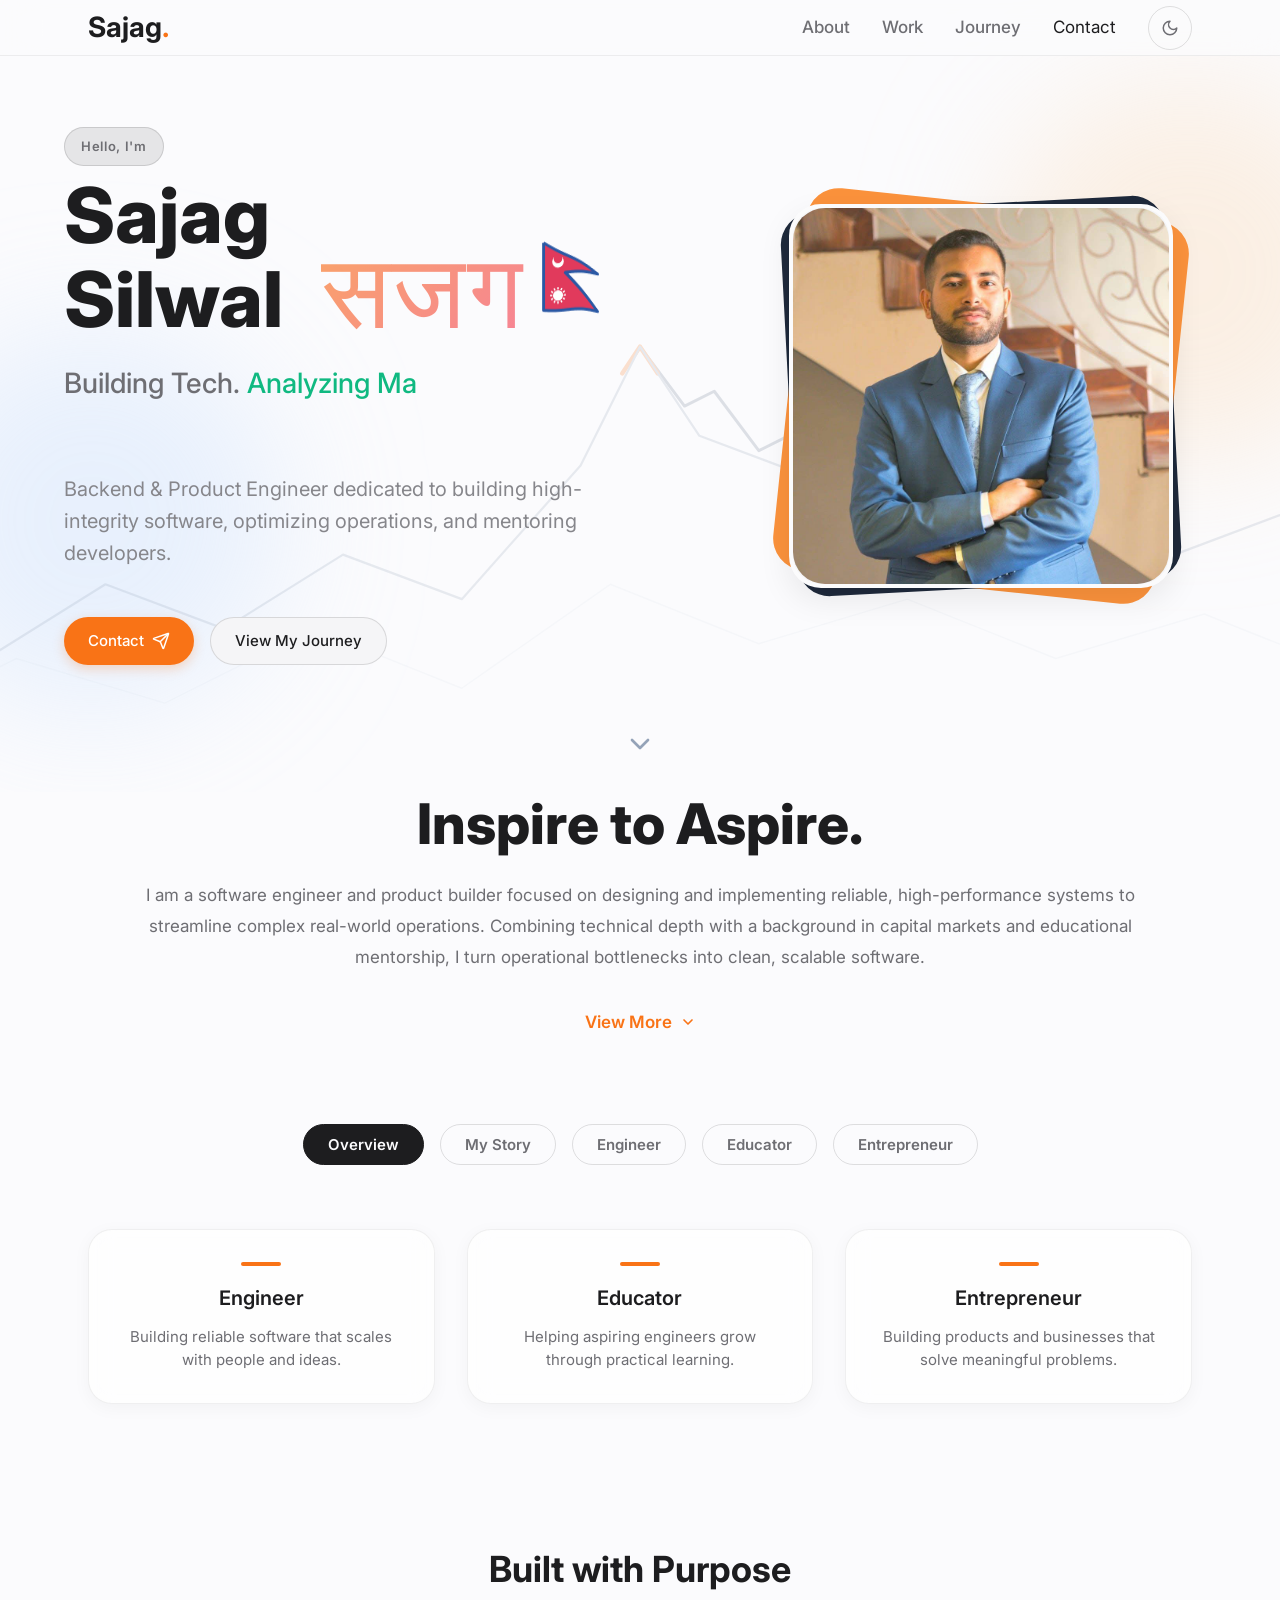
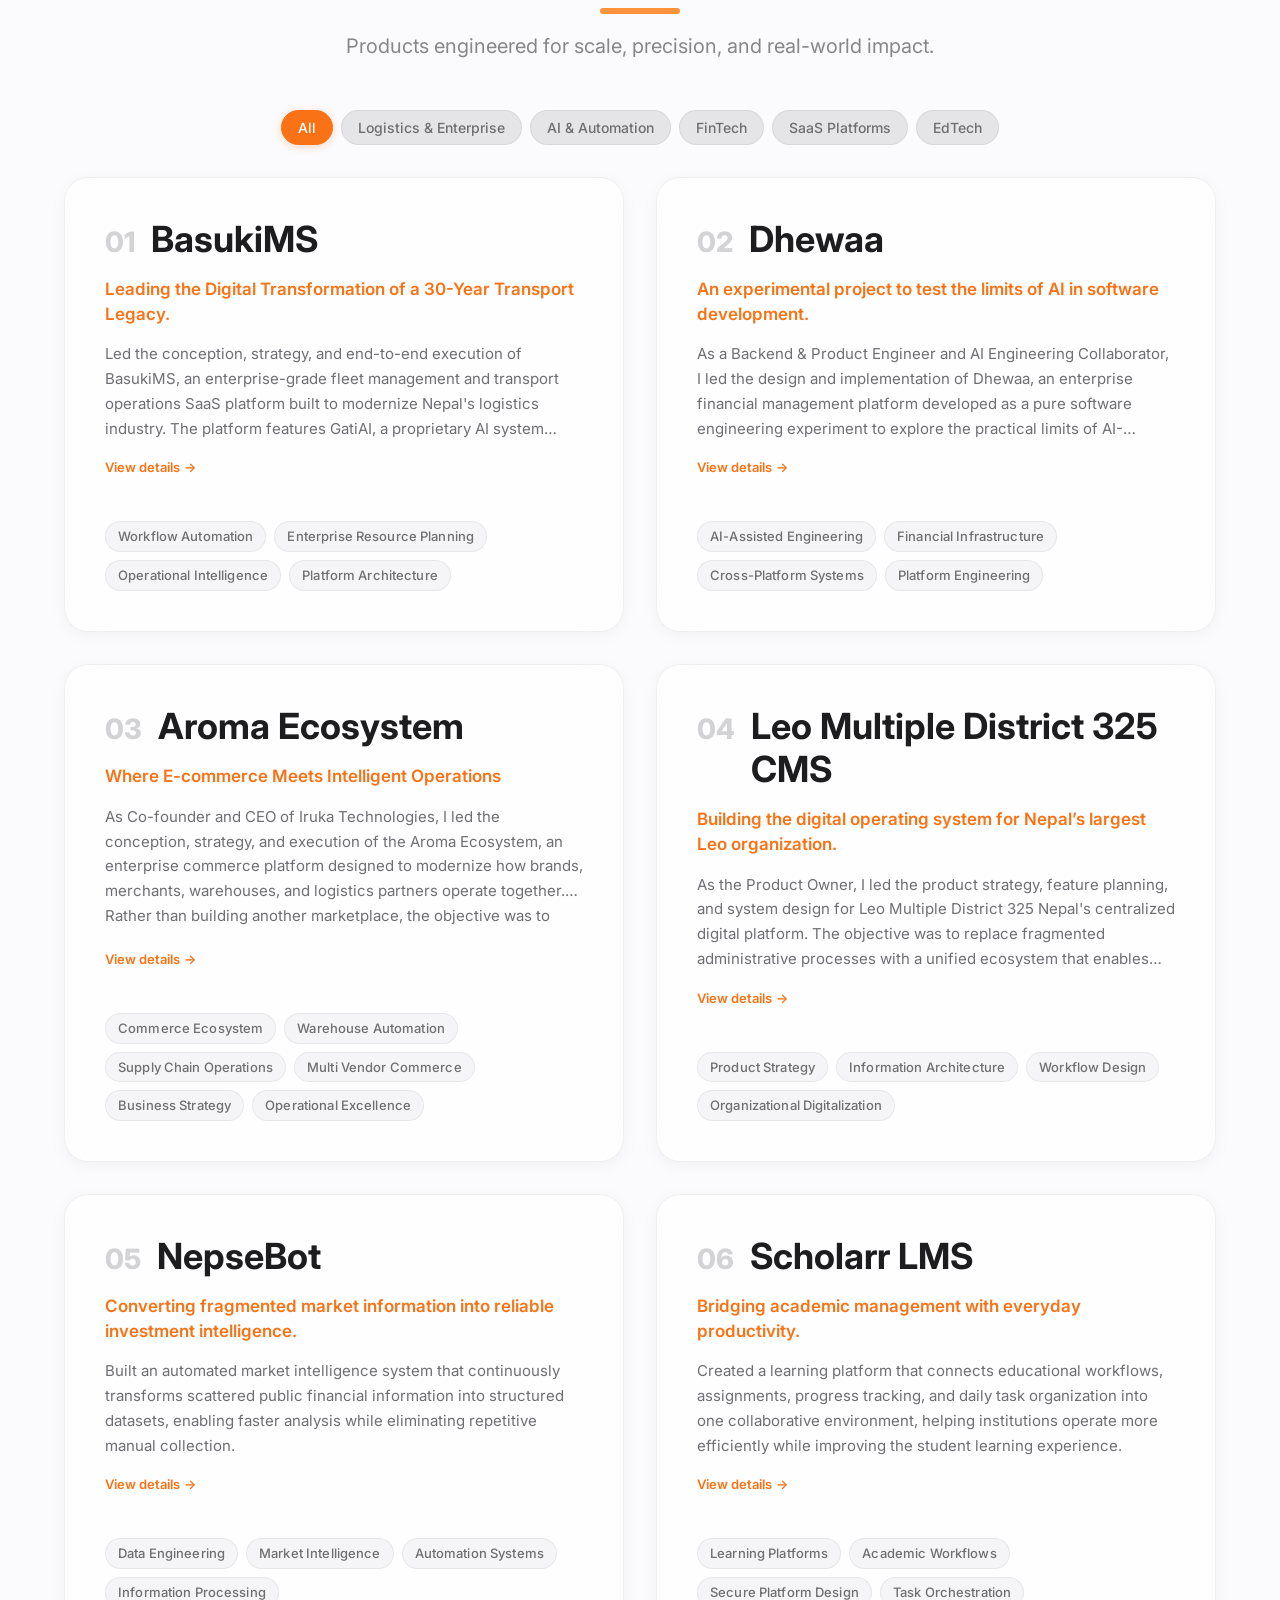
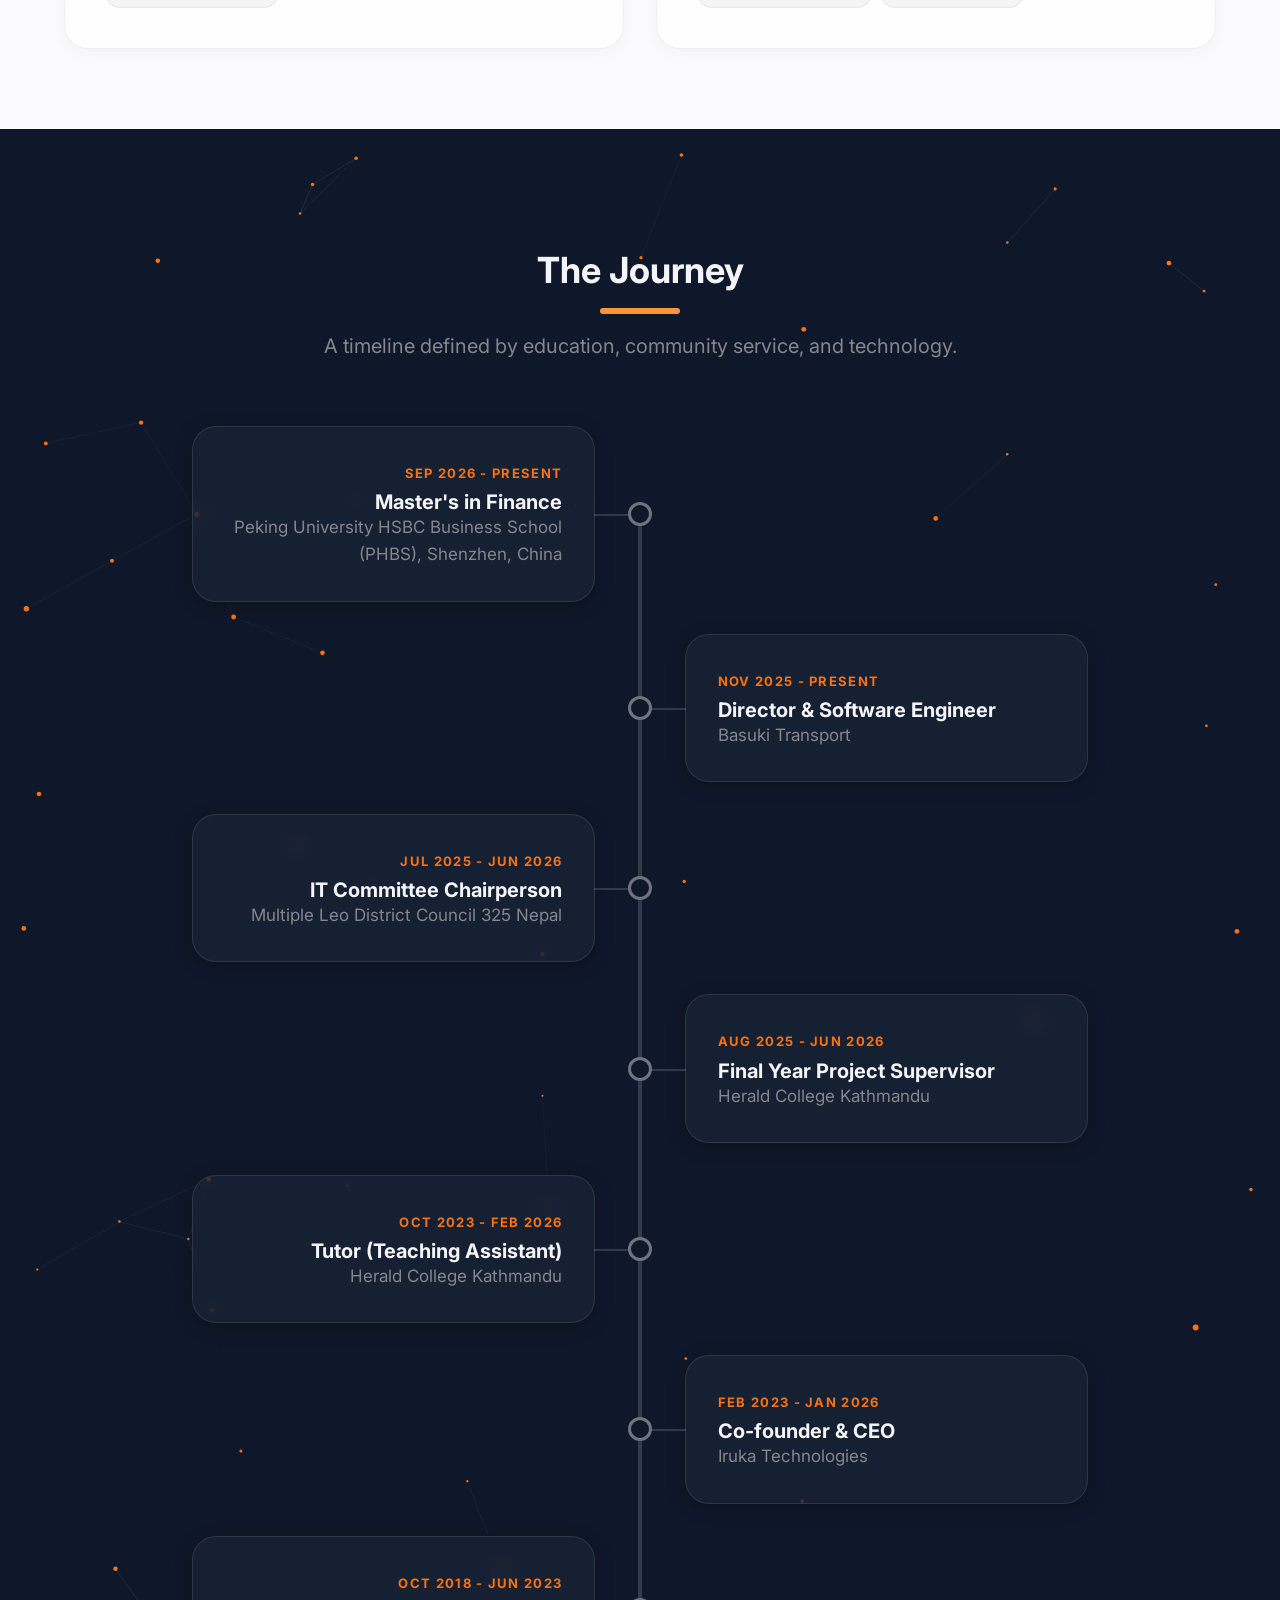
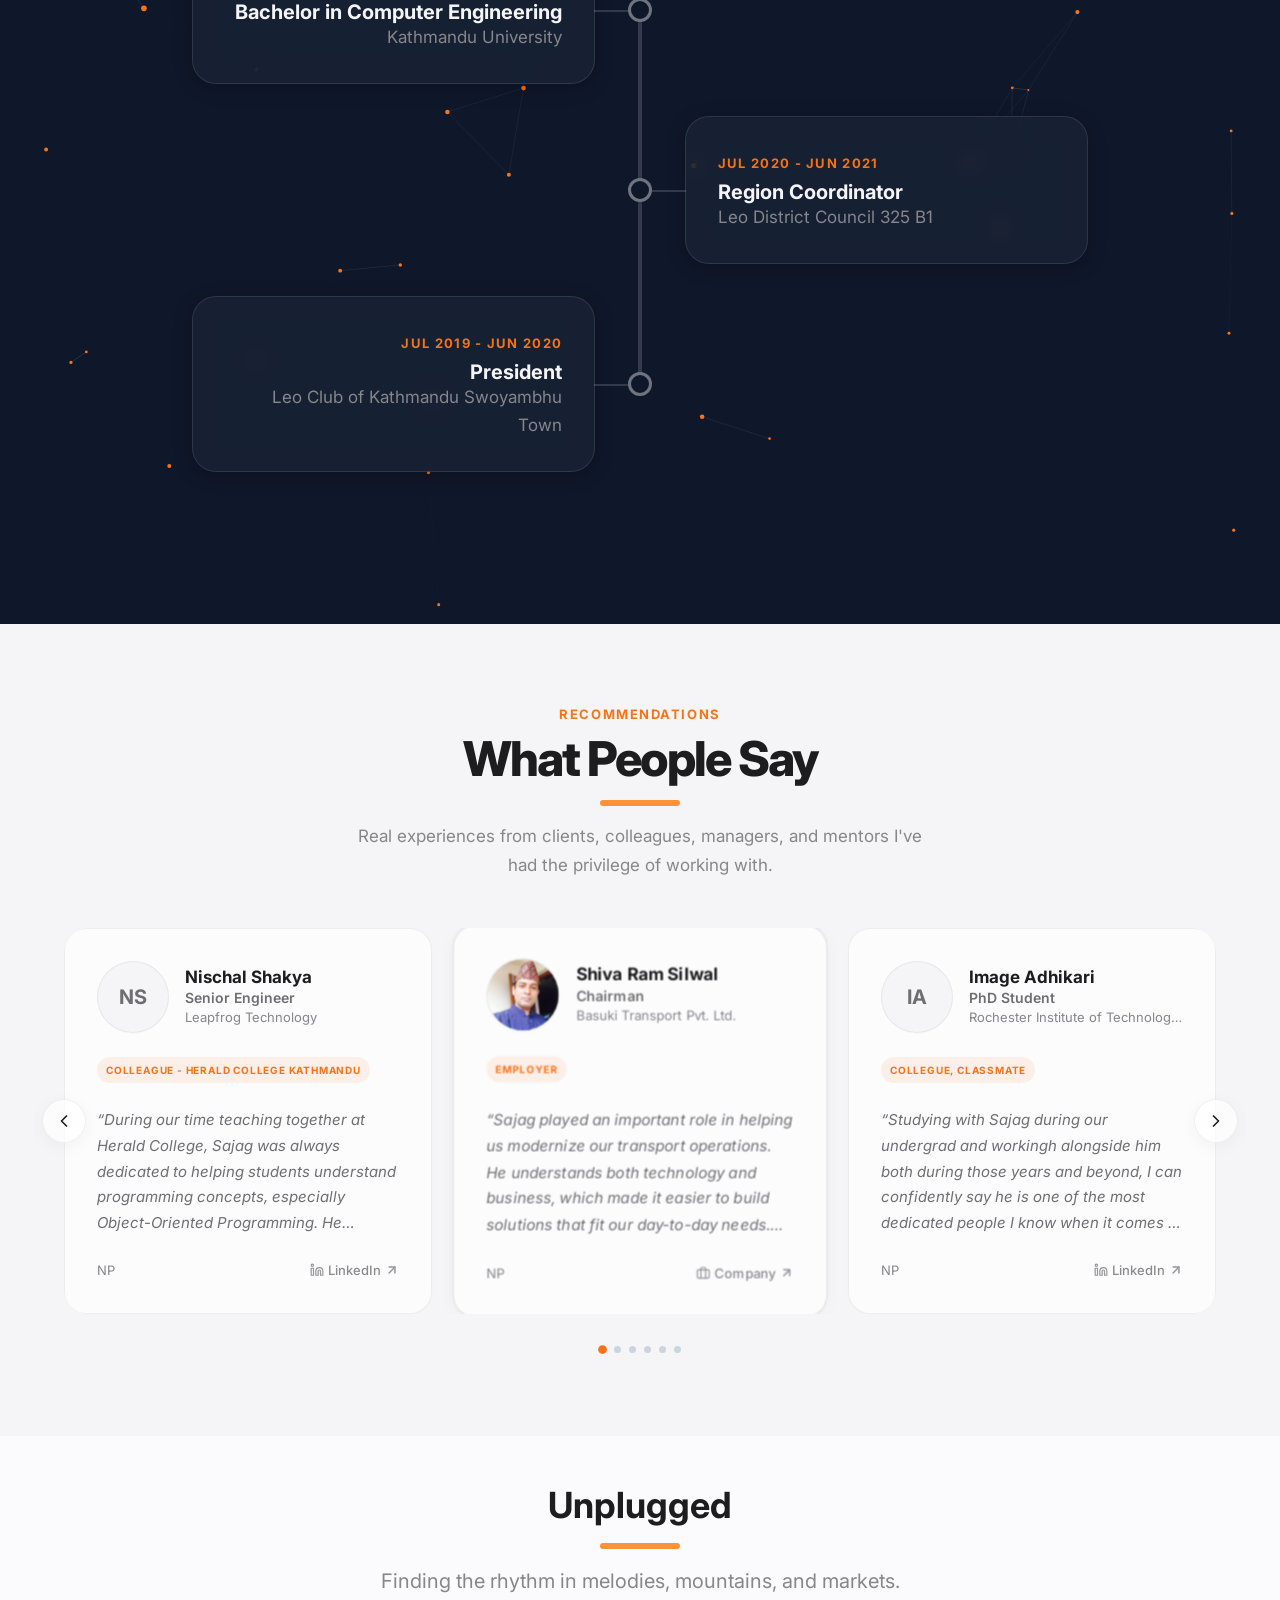
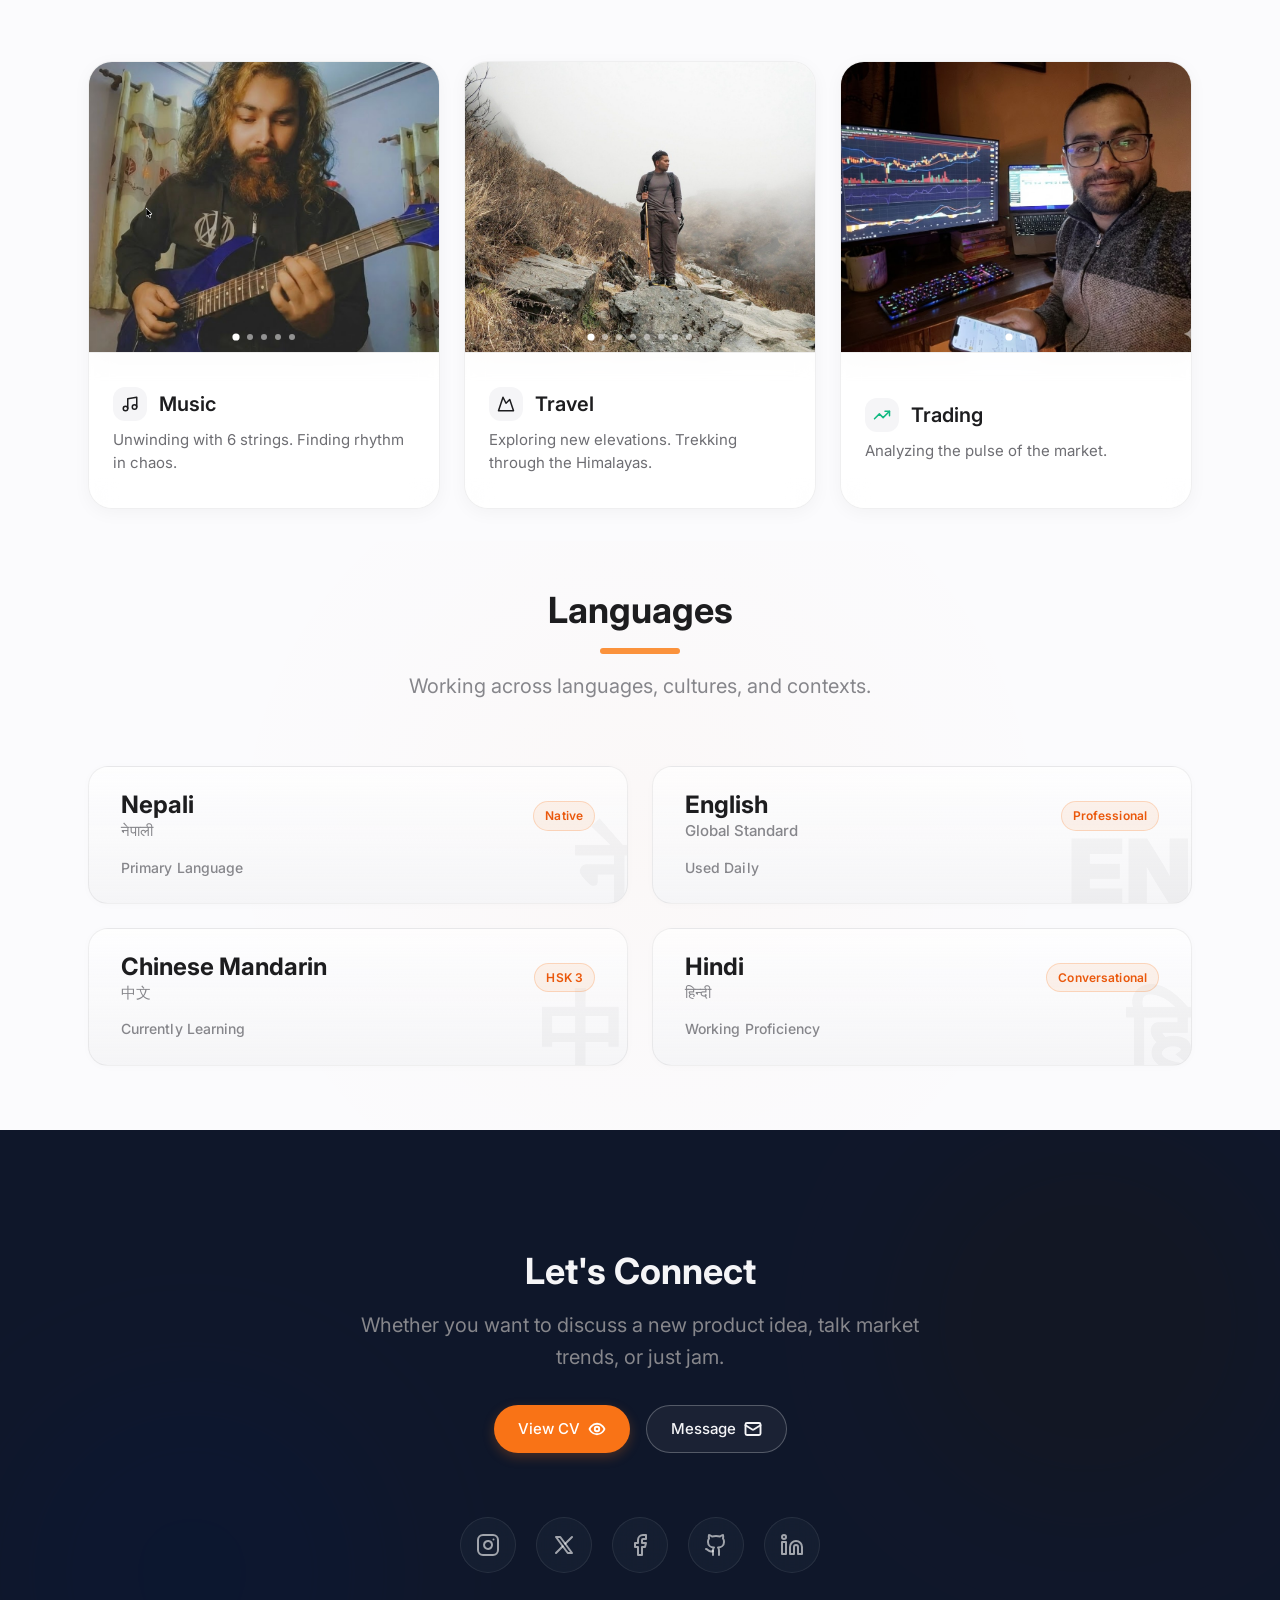
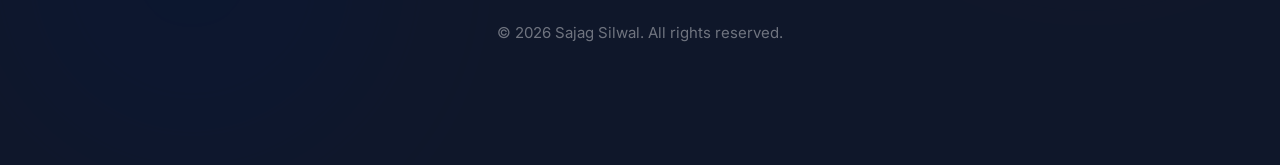
==== commit 1ee6055e: "feat: add site-wide Open Graph and Twitter card support using new og-image.jpg asset" ====
--- a/index.html
+++ b/index.html
@@ -18,7 +18,7 @@
     "@type": "Person",
     "name": "Sajag Silwal",
     "url": "https://sajagsilwal.com.np/",
-    "image": "https://sajagsilwal.com.np/profile.jpg",
+    "image": "https://sajagsilwal.com.np/og-image.jpg",
     "sameAs": [
       "https://github.com/sajagsilwal123",
       "https://www.linkedin.com/in/sajagsilwal",
@@ -40,8 +40,12 @@
     content="Computer Engineer, CEO @ Iruka Technologies, Educator, and Capital Market Analyst with 7+ years experience in Nepal.">
   <meta property="og:type" content="website">
   <meta property="og:url" content="https://sajagsilwal.com.np/">
-  <meta property="og:image" content="https://sajagsilwal.com.np/profile.jpg">
-  <meta property="og:image:alt" content="Sajag Silwal - Computer Engineer & Educator">
+  <meta property="og:image" content="https://sajagsilwal.com.np/og-image.jpg">
+  <meta property="og:image:secure_url" content="https://sajagsilwal.com.np/og-image.jpg">
+  <meta property="og:image:type" content="image/jpeg">
+  <meta property="og:image:width" content="1024">
+  <meta property="og:image:height" content="1024">
+  <meta property="og:image:alt" content="Sajag Silwal - SJG Logo">
   <meta property="og:site_name" content="Sajag Silwal">
 
   <!-- Twitter Card -->
@@ -51,8 +55,8 @@
   <meta name="twitter:title" content="Sajag Silwal | Computer Engineer, Entrepreneur & Educator">
   <meta name="twitter:description"
     content="Computer Engineer, CEO @ Iruka Technologies, Educator, and Capital Market Analyst.">
-  <meta name="twitter:image" content="https://sajagsilwal.com.np/profile.jpg">
-  <meta name="twitter:image:alt" content="Sajag Silwal – Computer Engineer & Educator">
+  <meta name="twitter:image" content="https://sajagsilwal.com.np/og-image.jpg">
+  <meta name="twitter:image:alt" content="Sajag Silwal - SJG Logo">
 
   <link rel="icon" href="favicon.png">
   <link rel="preconnect" href="https://fonts.googleapis.com">
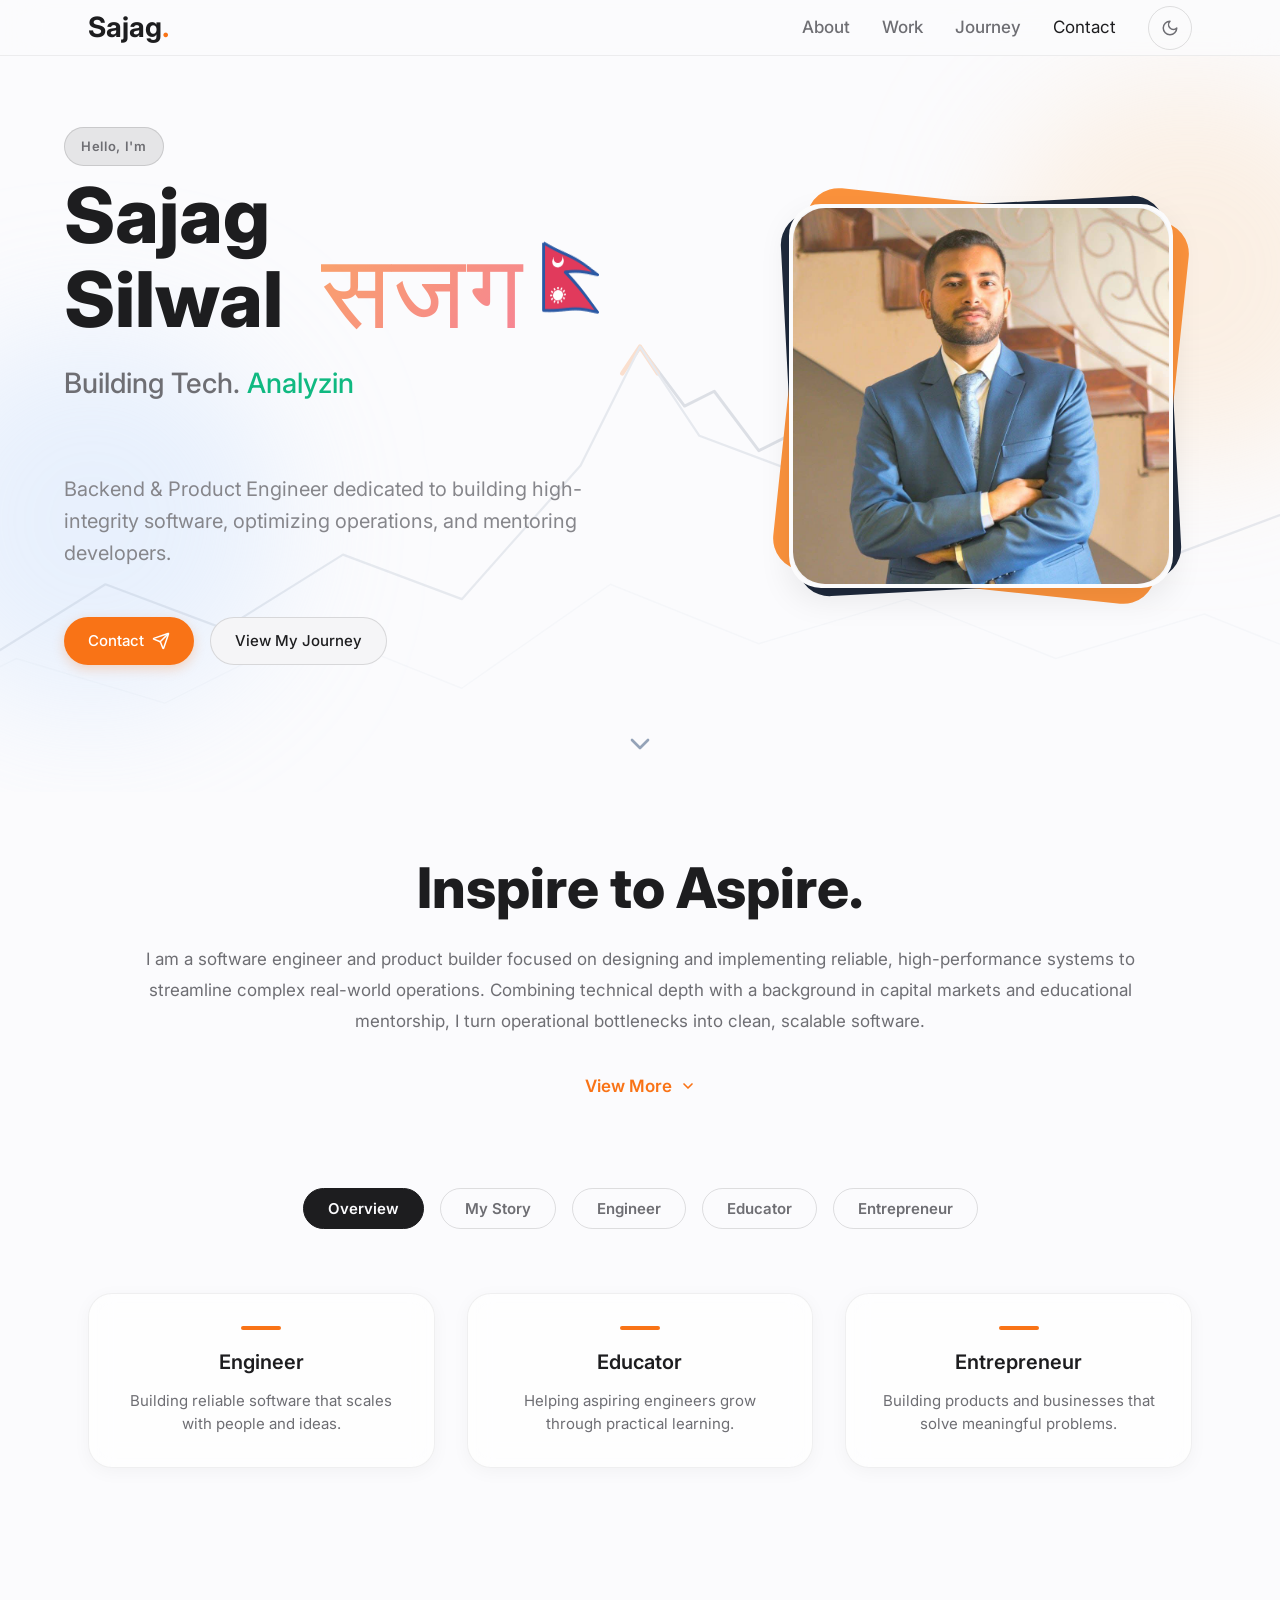
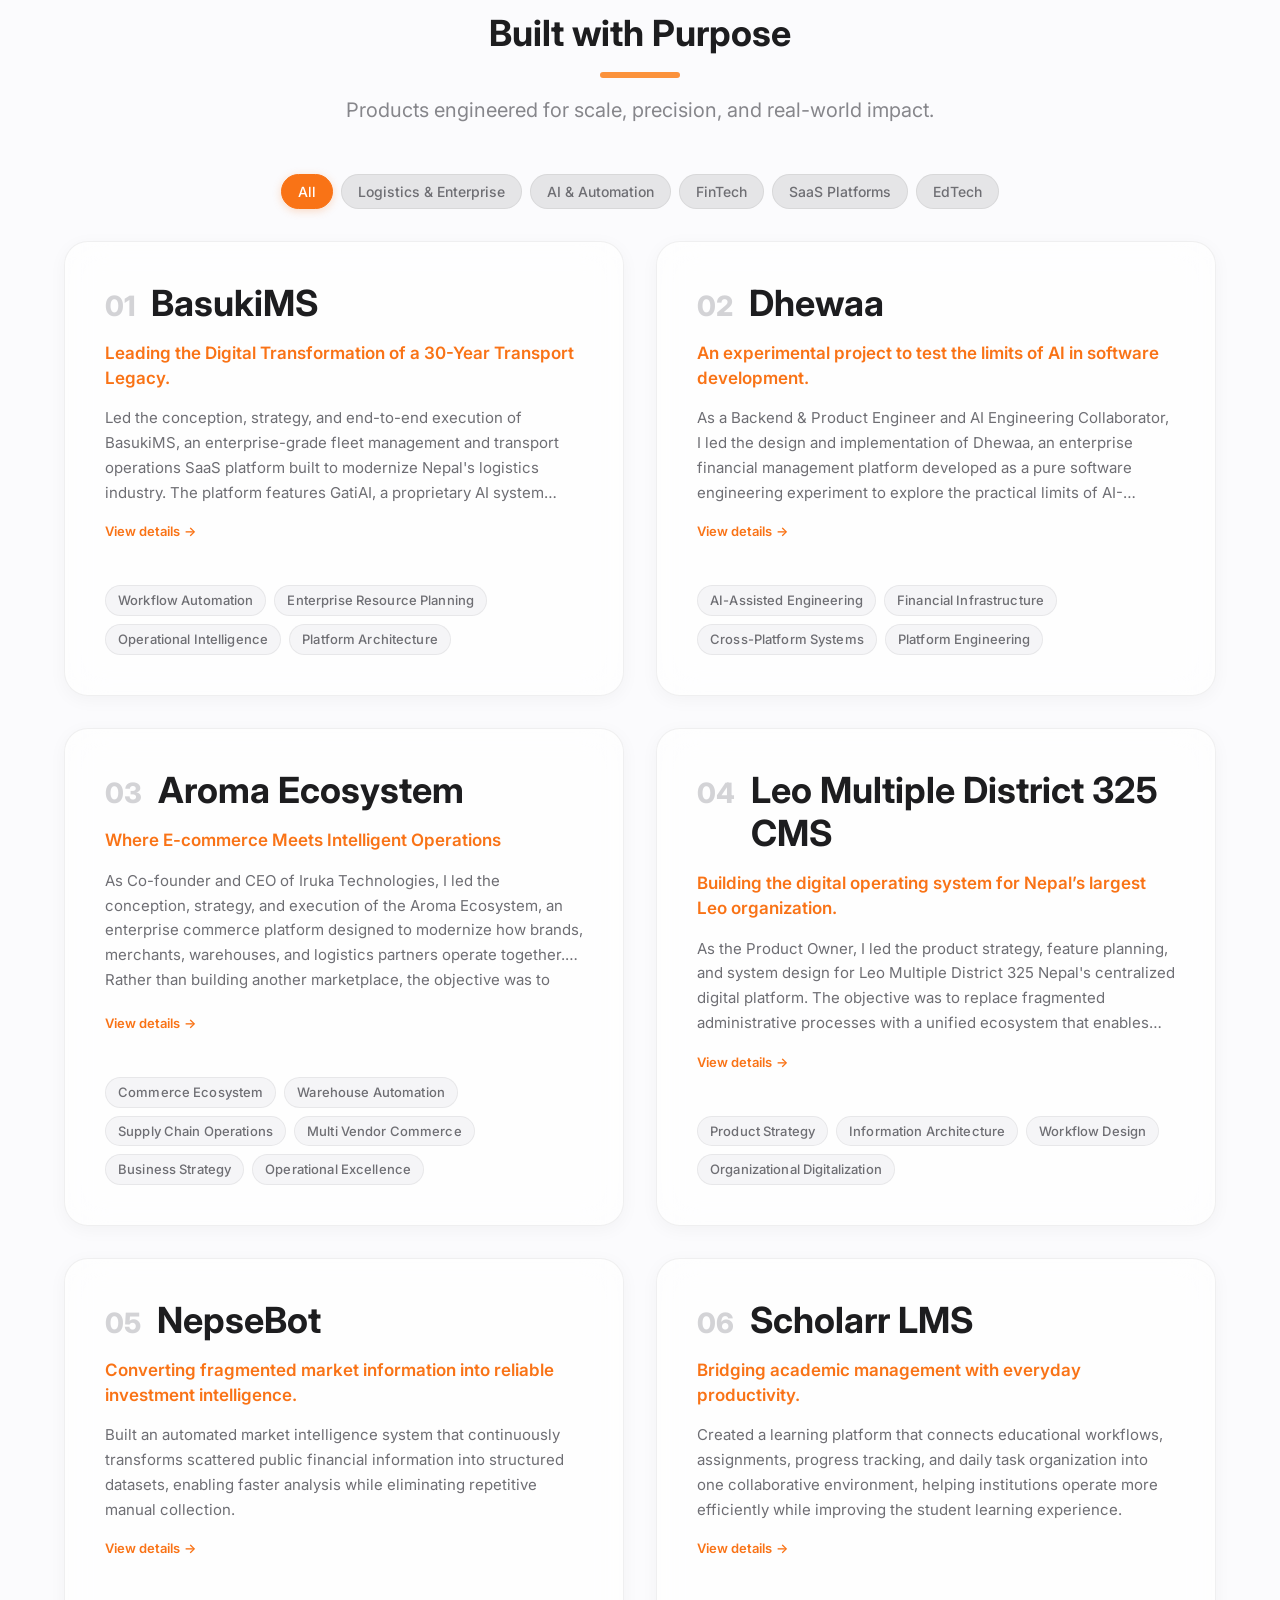
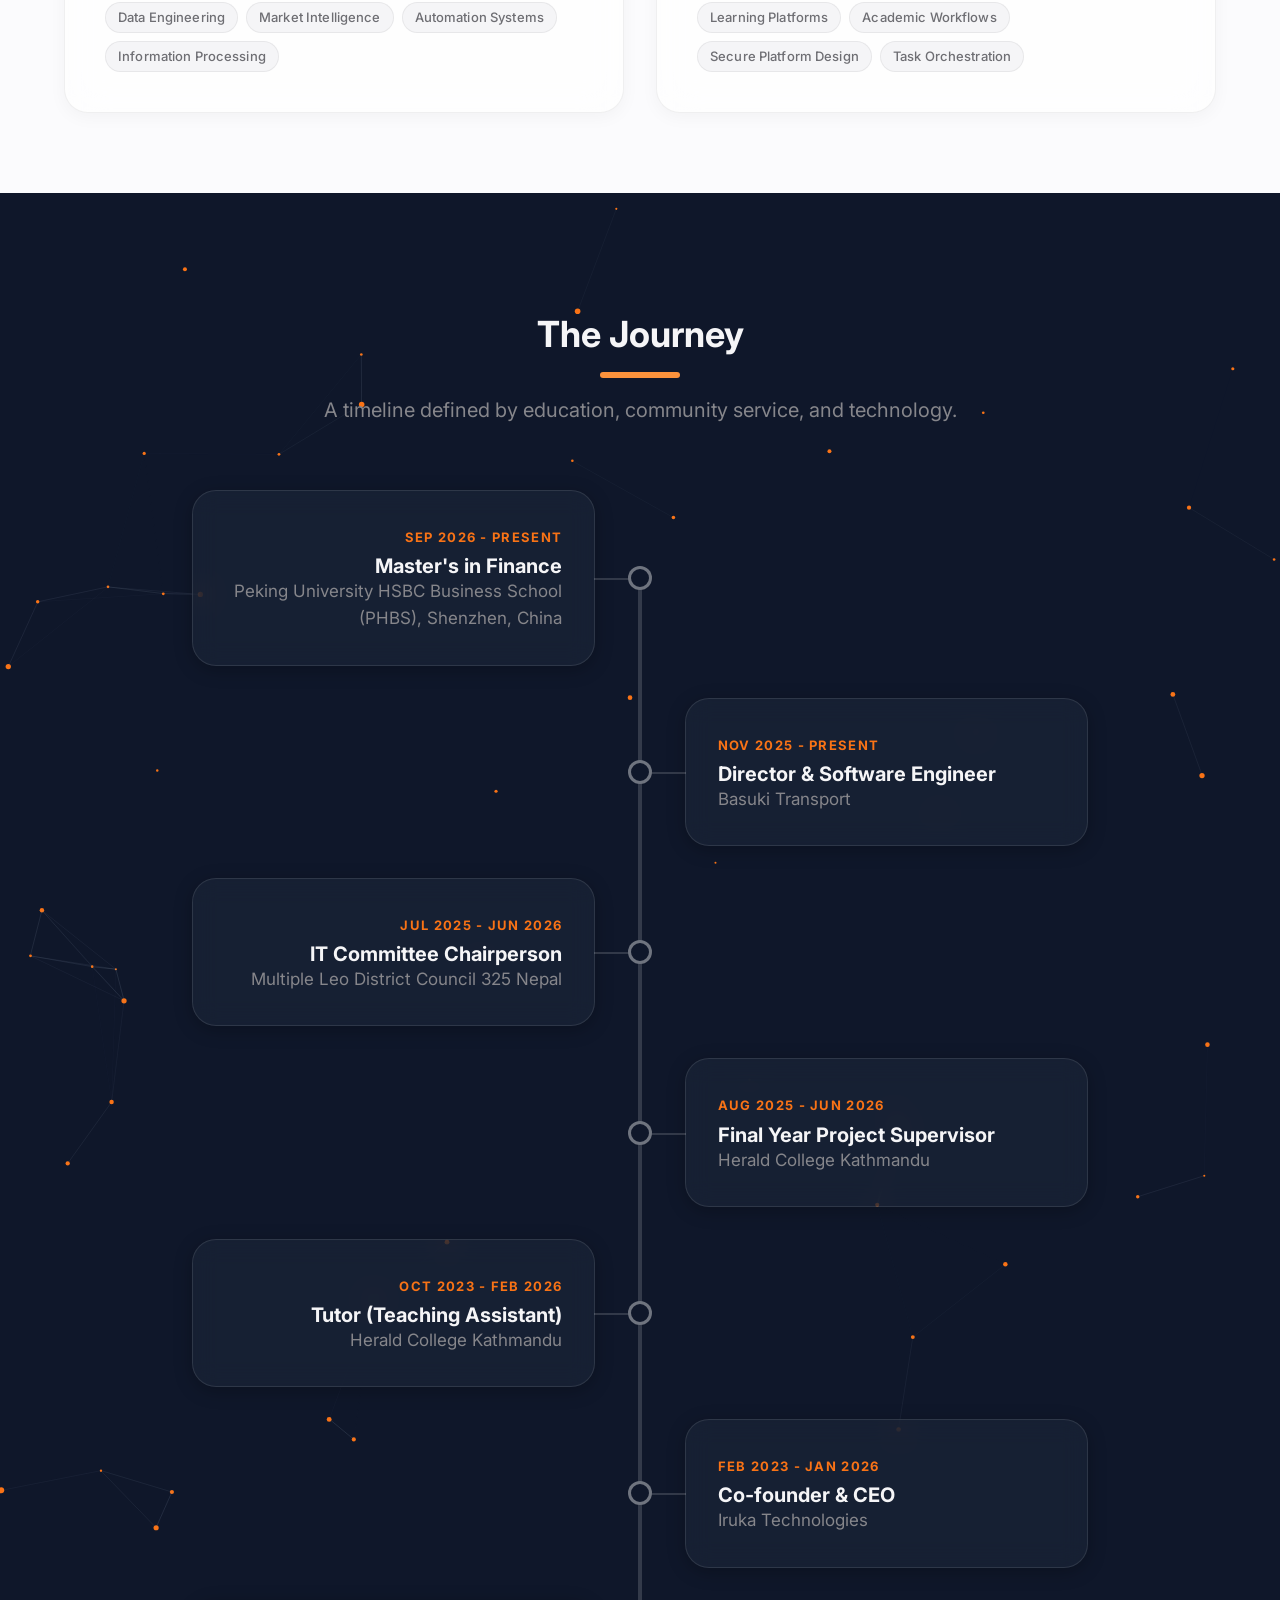
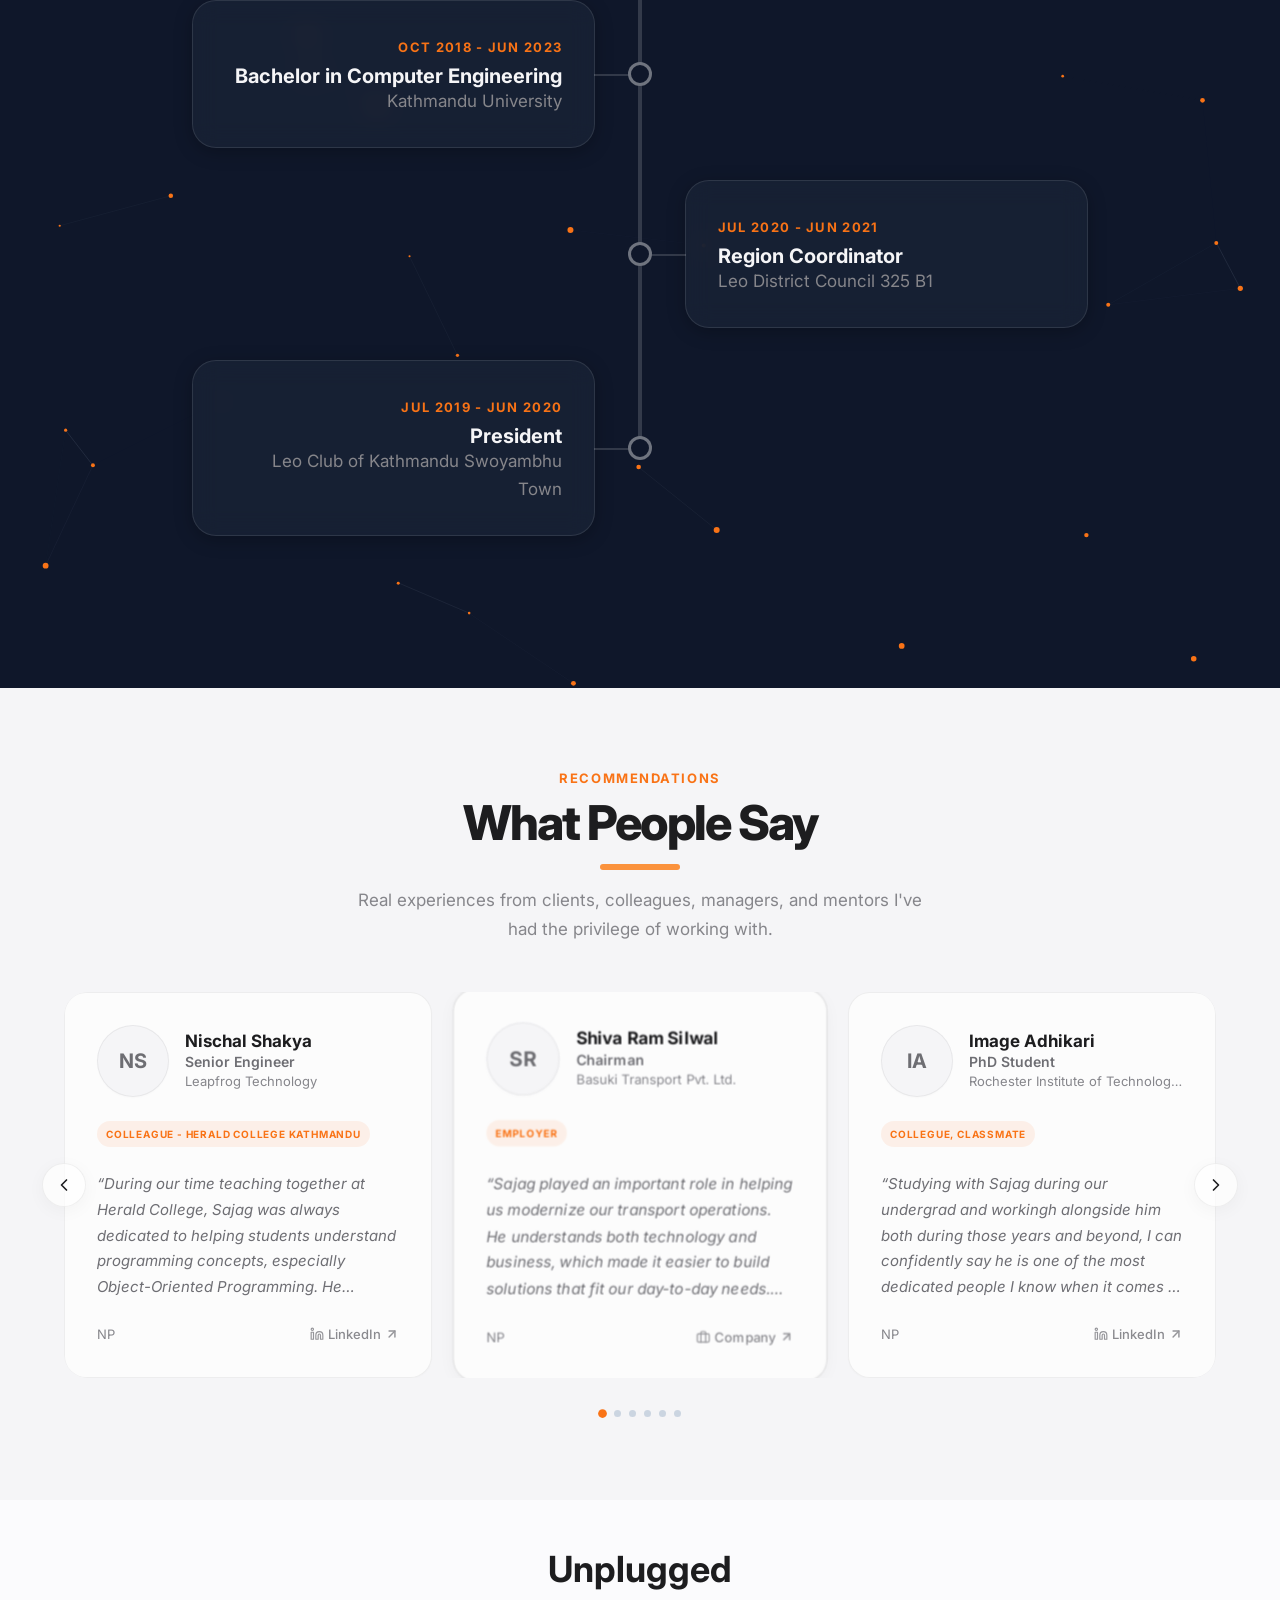
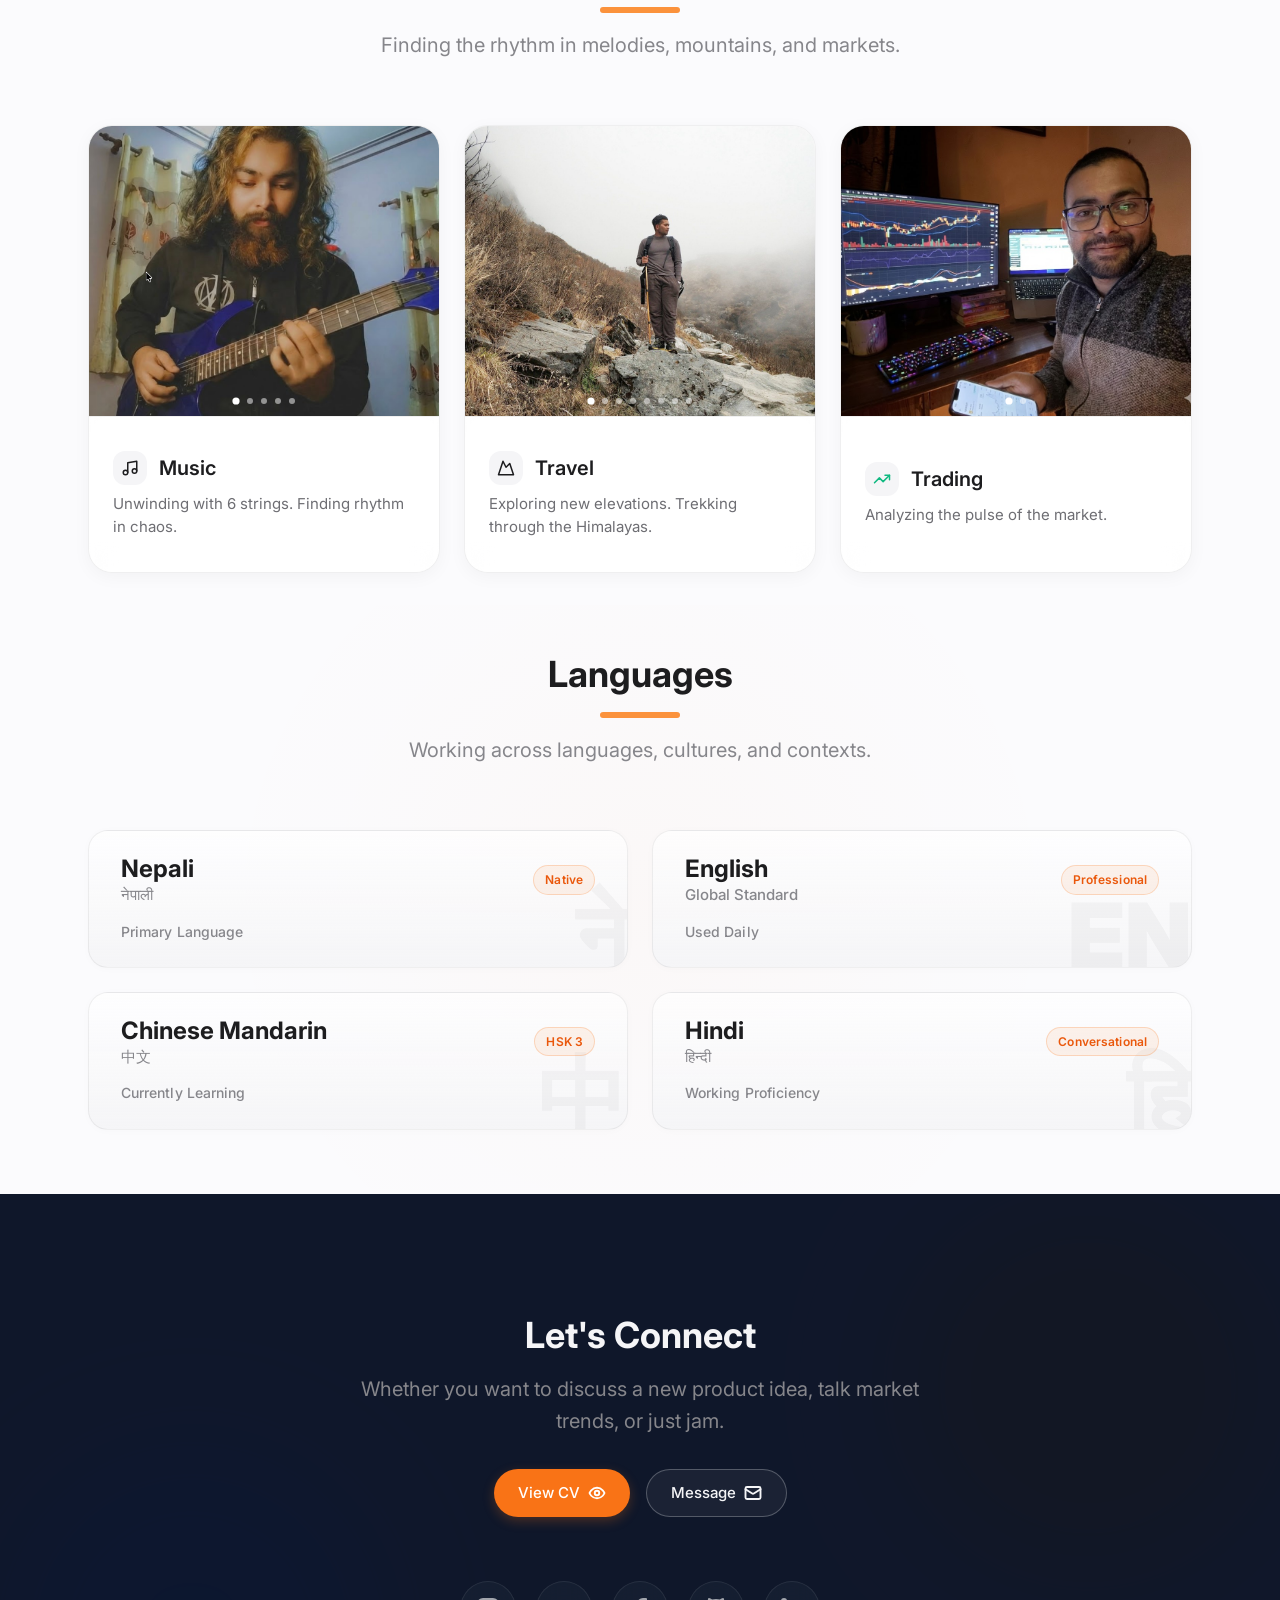
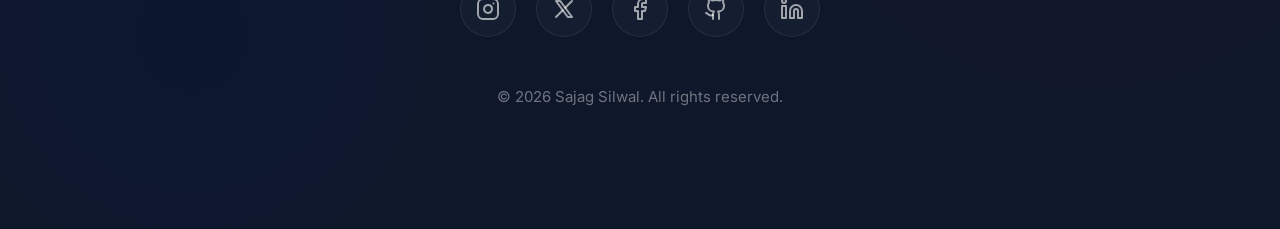
==== commit 2f34bff5: "chore: update canonical URLs and metadata assets to new domain sajagsilwal.com" ====
--- a/index.html
+++ b/index.html
@@ -6,7 +6,7 @@
   <meta name="viewport" content="width=device-width, initial-scale=1.0">
   <title>Sajag Silwal | Computer Engineer, Entrepreneur & Educator</title>
   <meta name="robots" content="index, follow">
-  <link rel="canonical" href="https://sajagsilwal.com.np/">
+  <link rel="canonical" href="https://www.sajagsilwal.com/">
   <meta name="description"
     content="Personal website of Sajag Silwal - Computer Engineer, CEO @ Iruka Technologies, Educator, and Capital Market Analyst with 7+ years experience in Nepal.">
   <meta name="keywords" content="Sajag Silwal, Computer Engineer, Nepal, Iruka Technologies, Educator, Capital Market">
@@ -17,8 +17,8 @@
     "@context": "https://schema.org",
     "@type": "Person",
     "name": "Sajag Silwal",
-    "url": "https://sajagsilwal.com.np/",
-    "image": "https://sajagsilwal.com.np/og-image.jpg",
+    "url": "https://www.sajagsilwal.com/",
+    "image": "https://www.sajagsilwal.com/og-image.jpg",
     "sameAs": [
       "https://github.com/sajagsilwal123",
       "https://www.linkedin.com/in/sajagsilwal",
@@ -39,9 +39,9 @@
   <meta property="og:description"
     content="Computer Engineer, CEO @ Iruka Technologies, Educator, and Capital Market Analyst with 7+ years experience in Nepal.">
   <meta property="og:type" content="website">
-  <meta property="og:url" content="https://sajagsilwal.com.np/">
-  <meta property="og:image" content="https://sajagsilwal.com.np/og-image.jpg">
-  <meta property="og:image:secure_url" content="https://sajagsilwal.com.np/og-image.jpg">
+  <meta property="og:url" content="https://www.sajagsilwal.com/">
+  <meta property="og:image" content="https://www.sajagsilwal.com/og-image.jpg">
+  <meta property="og:image:secure_url" content="https://www.sajagsilwal.com/og-image.jpg">
   <meta property="og:image:type" content="image/jpeg">
   <meta property="og:image:width" content="1024">
   <meta property="og:image:height" content="1024">
@@ -55,7 +55,7 @@
   <meta name="twitter:title" content="Sajag Silwal | Computer Engineer, Entrepreneur & Educator">
   <meta name="twitter:description"
     content="Computer Engineer, CEO @ Iruka Technologies, Educator, and Capital Market Analyst.">
-  <meta name="twitter:image" content="https://sajagsilwal.com.np/og-image.jpg">
+  <meta name="twitter:image" content="https://www.sajagsilwal.com/og-image.jpg">
   <meta name="twitter:image:alt" content="Sajag Silwal - SJG Logo">
 
   <link rel="icon" href="favicon.png">
--- a/styles.css
+++ b/styles.css
@@ -4211,14 +4211,14 @@
    ABOUT & STORY SECTIONS (VANILLA CSS)
    ============================================= */
 .about-section {
-  padding: 0 0 var(--spacing-10) 0;
+  padding: var(--spacing-12) 0 var(--spacing-10) 0;
   background-color: var(--theme-bg);
   transition: background-color var(--transition-normal);
 }
 
 @media (min-width: 768px) {
   .about-section {
-    padding: 0 0 var(--spacing-12) 0;
+    padding: var(--spacing-16) 0 var(--spacing-12) 0;
   }
 }
 
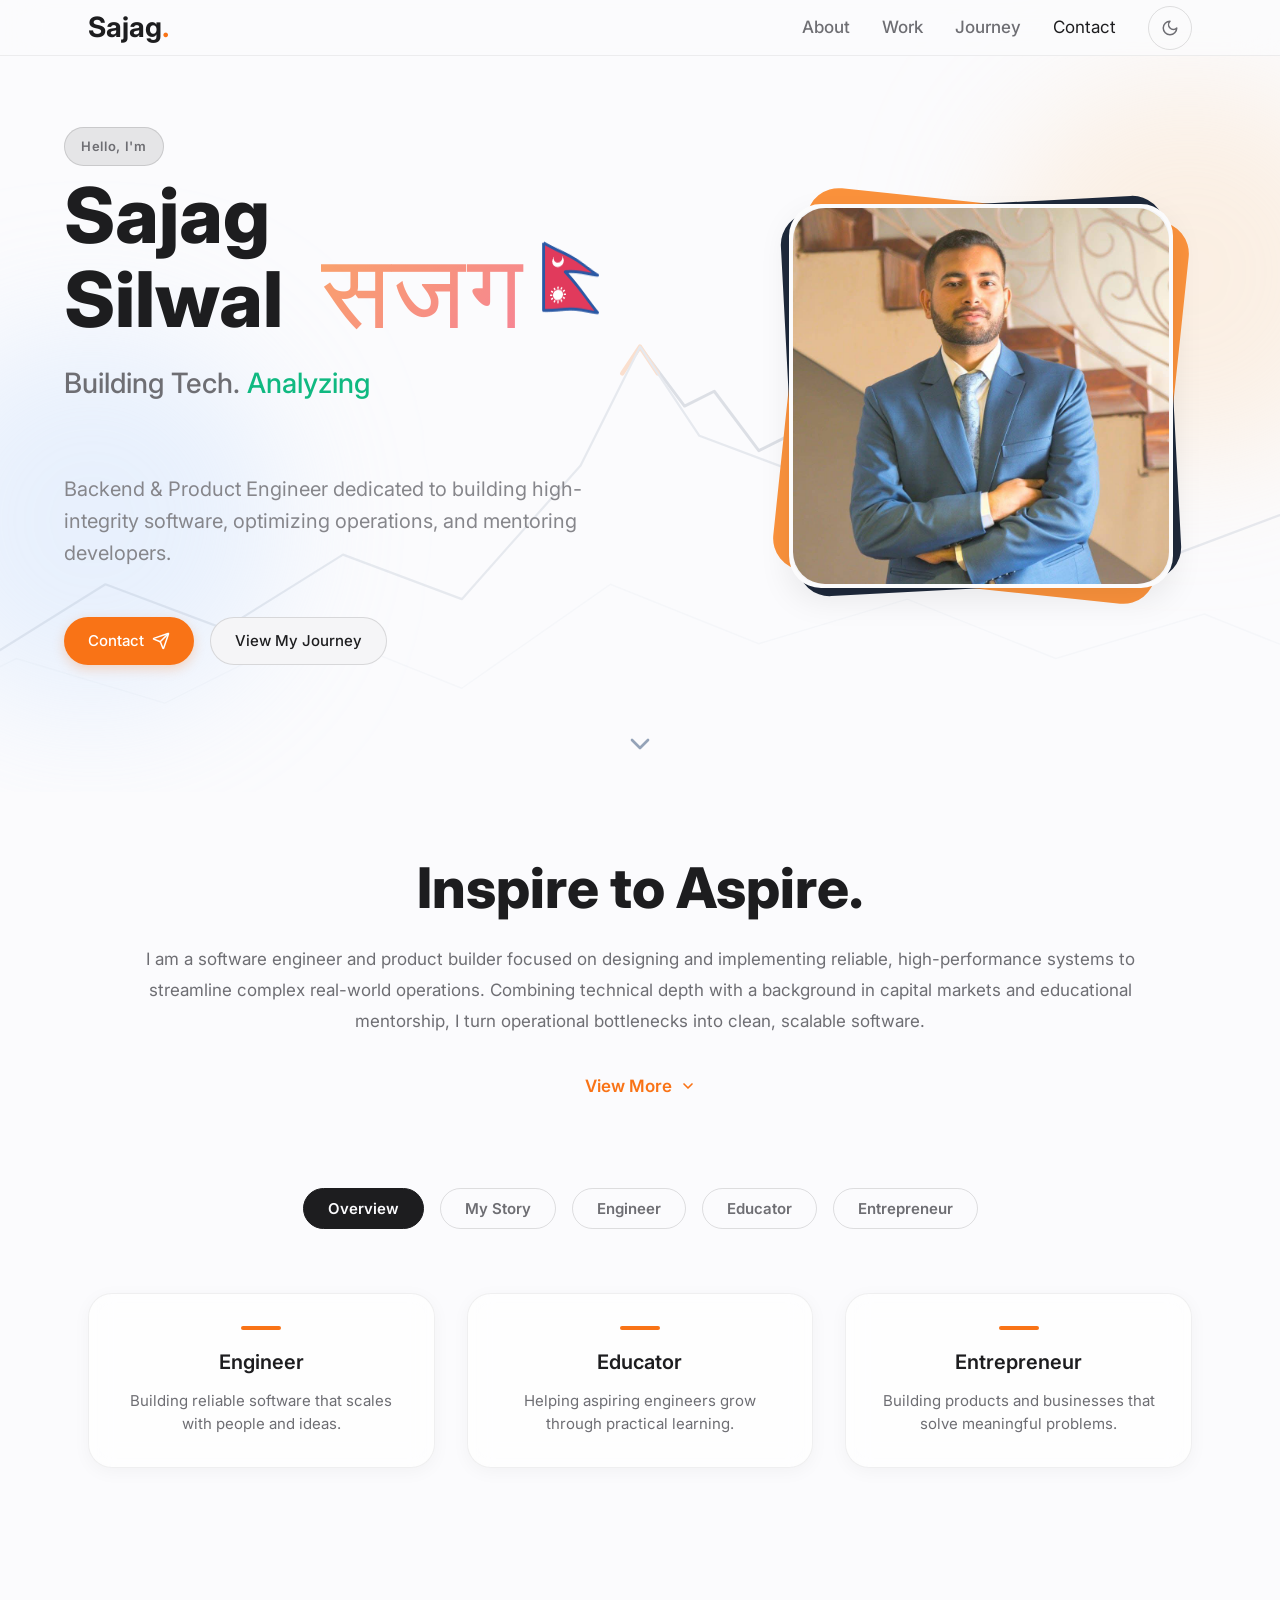
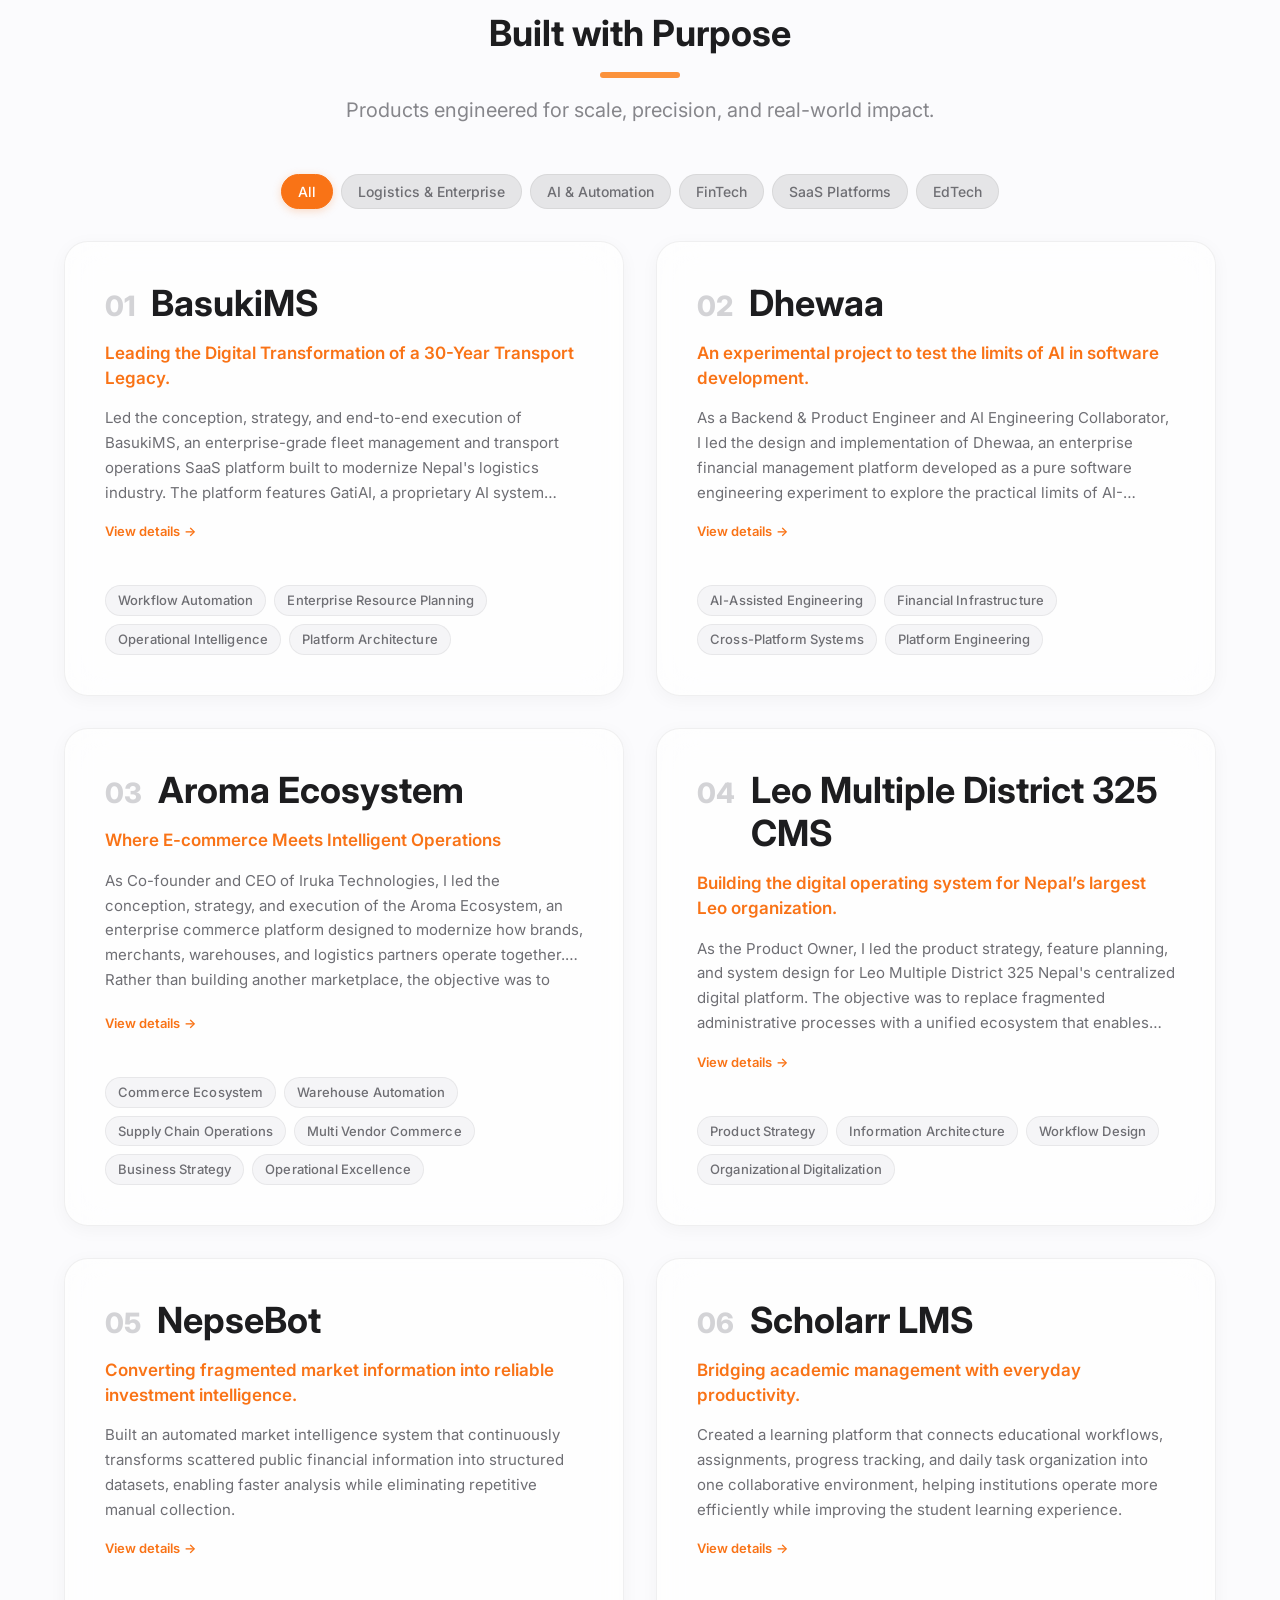
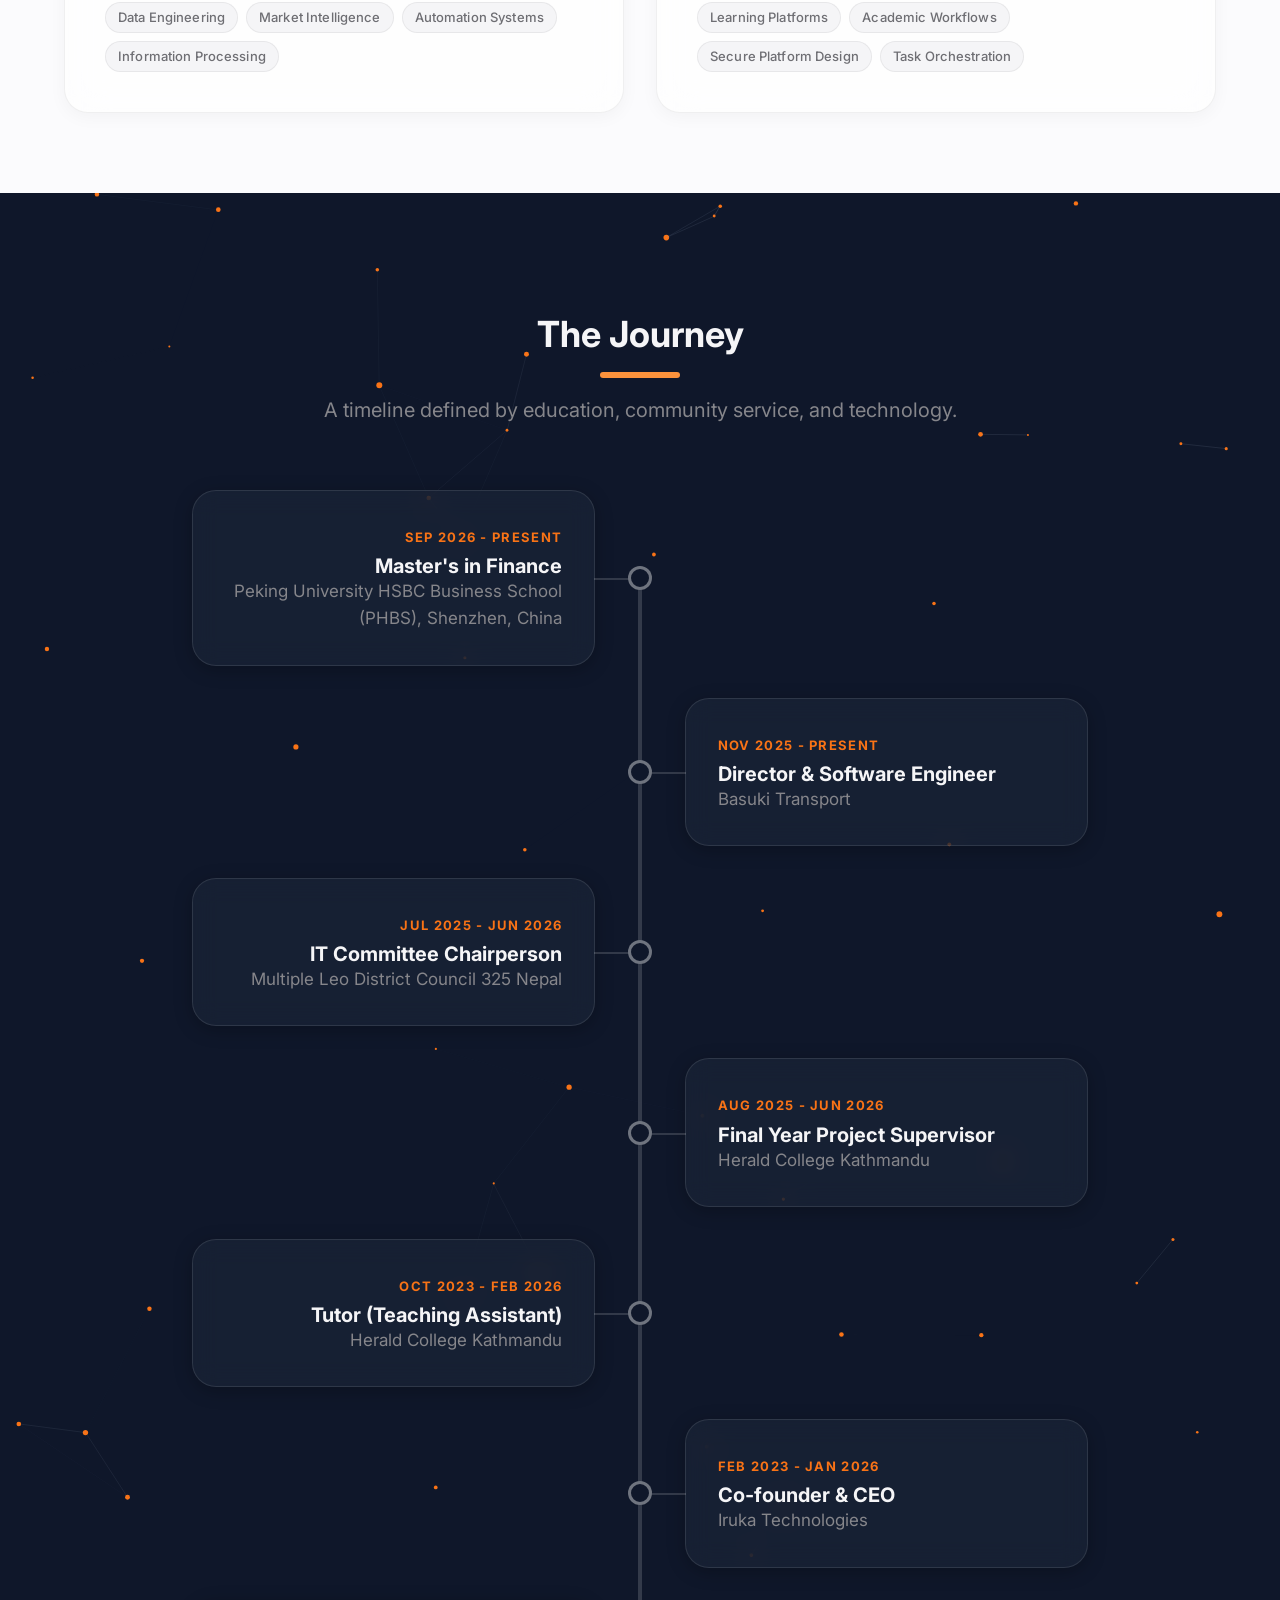
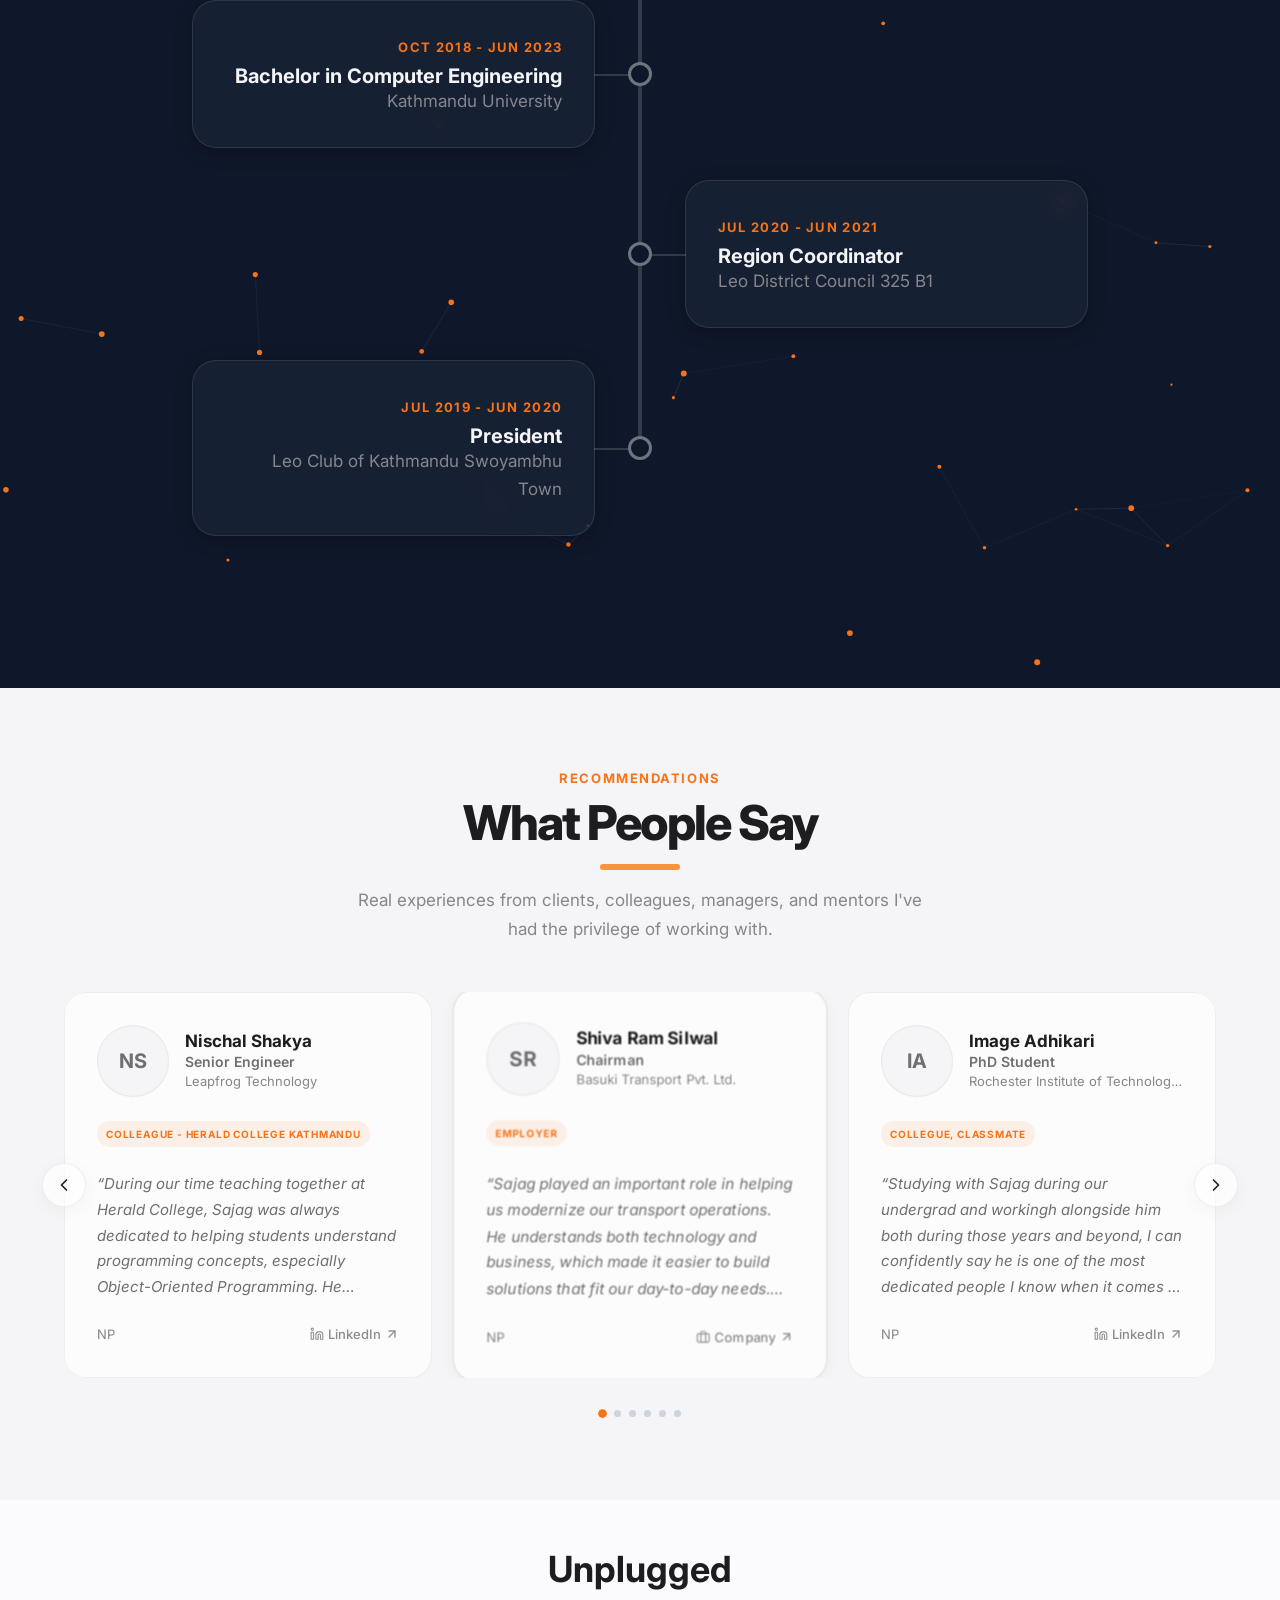
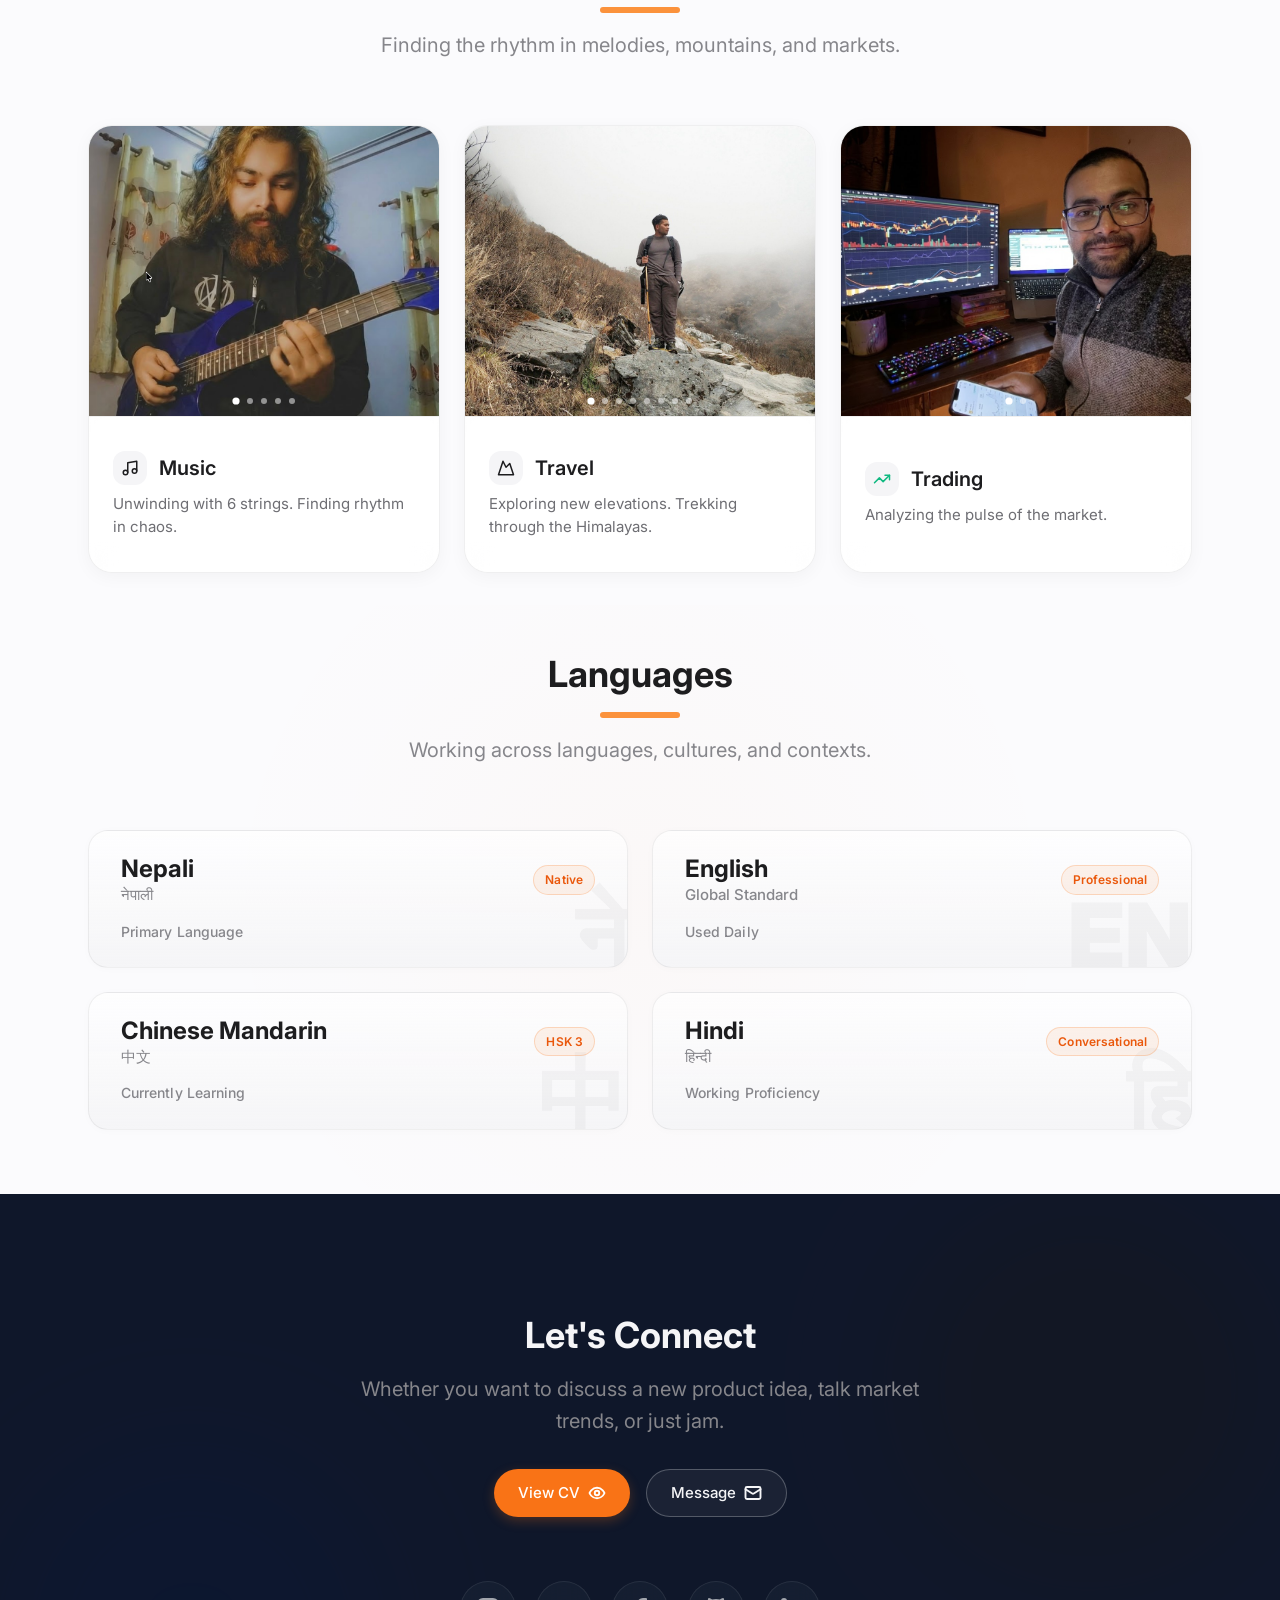
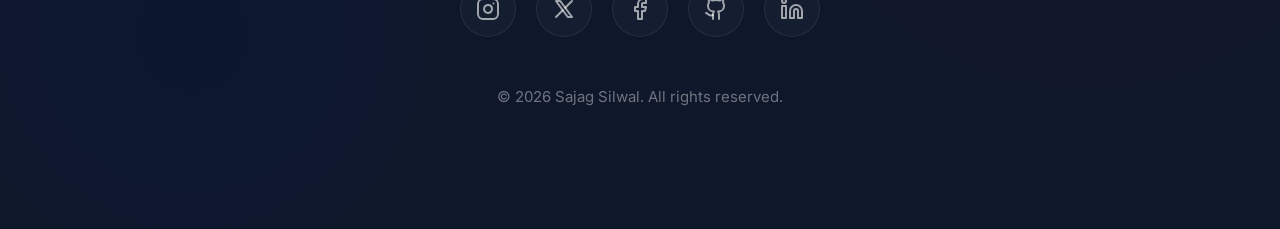
==== commit 654937dd: "feat: update Open Graph meta tags and implement Schema.org tags for improved SEO and social sharing " ====
--- a/index.html
+++ b/index.html
@@ -34,7 +34,14 @@
   }
   </script>
 
-  <!-- Open Graph / Facebook -->
+  <!-- Schema.org / WeChat / Baidu / Search -->
+  <meta itemprop="name" content="Sajag Silwal | Computer Engineer, Entrepreneur & Educator">
+  <meta itemprop="description"
+    content="Personal website of Sajag Silwal - Computer Engineer, CEO @ Iruka Technologies, Educator, and Capital Market Analyst with 7+ years experience in Nepal.">
+  <meta itemprop="image" content="https://www.sajagsilwal.com/og-image.jpg">
+  <link rel="image_src" href="https://www.sajagsilwal.com/og-image.jpg">
+
+  <!-- Open Graph / Facebook / WhatsApp / LinkedIn / Discord / Messenger / Viber -->
   <meta property="og:title" content="Sajag Silwal | Computer Engineer, Entrepreneur & Educator">
   <meta property="og:description"
     content="Computer Engineer, CEO @ Iruka Technologies, Educator, and Capital Market Analyst with 7+ years experience in Nepal.">
@@ -43,12 +50,12 @@
   <meta property="og:image" content="https://www.sajagsilwal.com/og-image.jpg">
   <meta property="og:image:secure_url" content="https://www.sajagsilwal.com/og-image.jpg">
   <meta property="og:image:type" content="image/jpeg">
-  <meta property="og:image:width" content="1024">
-  <meta property="og:image:height" content="1024">
-  <meta property="og:image:alt" content="Sajag Silwal - SJG Logo">
+  <meta property="og:image:width" content="1200">
+  <meta property="og:image:height" content="630">
+  <meta property="og:image:alt" content="Sajag Silwal - Computer Engineer & Entrepreneur">
   <meta property="og:site_name" content="Sajag Silwal">
 
-  <!-- Twitter Card -->
+  <!-- Twitter Card / X -->
   <meta name="twitter:card" content="summary_large_image">
   <meta name="twitter:site" content="@SajagSilwal">
   <meta name="twitter:creator" content="@SajagSilwal">
@@ -56,7 +63,8 @@
   <meta name="twitter:description"
     content="Computer Engineer, CEO @ Iruka Technologies, Educator, and Capital Market Analyst.">
   <meta name="twitter:image" content="https://www.sajagsilwal.com/og-image.jpg">
-  <meta name="twitter:image:alt" content="Sajag Silwal - SJG Logo">
+  <meta name="twitter:image:src" content="https://www.sajagsilwal.com/og-image.jpg">
+  <meta name="twitter:image:alt" content="Sajag Silwal - Computer Engineer & Entrepreneur">
 
   <link rel="icon" href="favicon.png">
   <link rel="preconnect" href="https://fonts.googleapis.com">
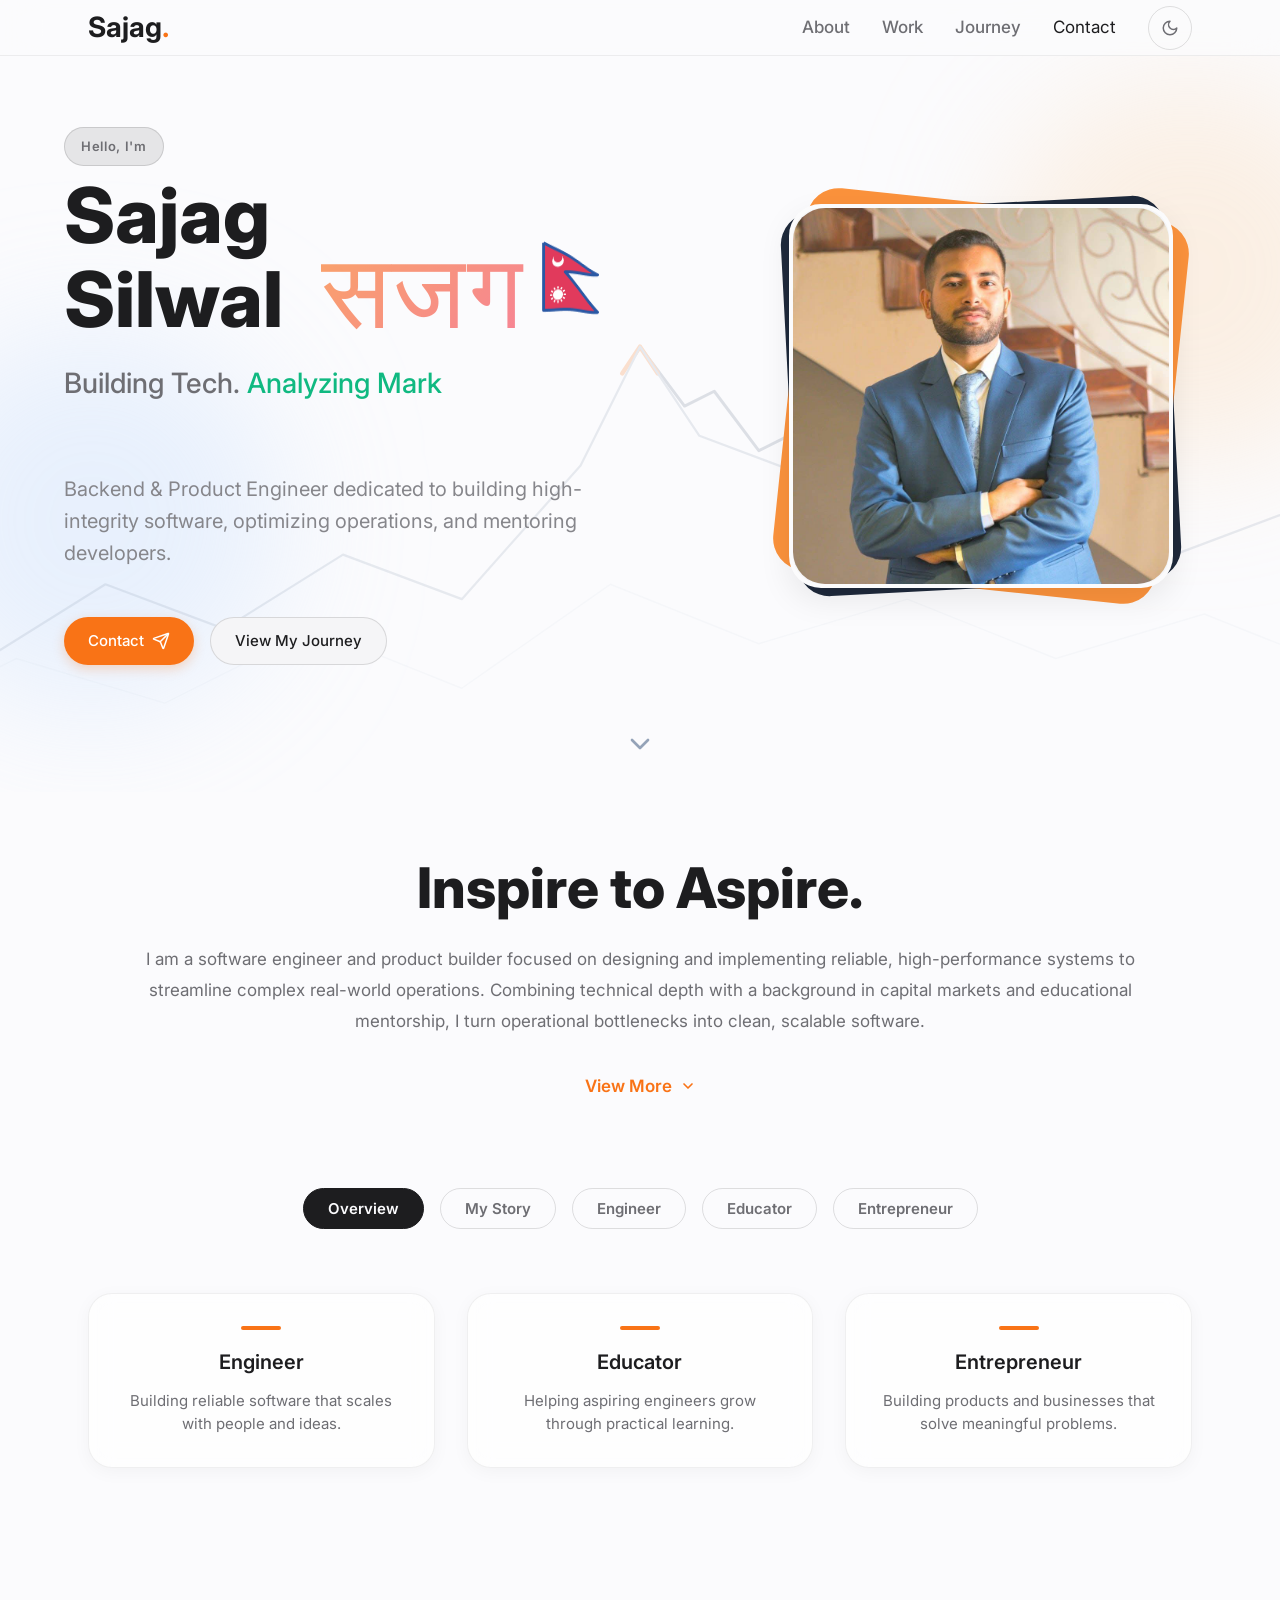
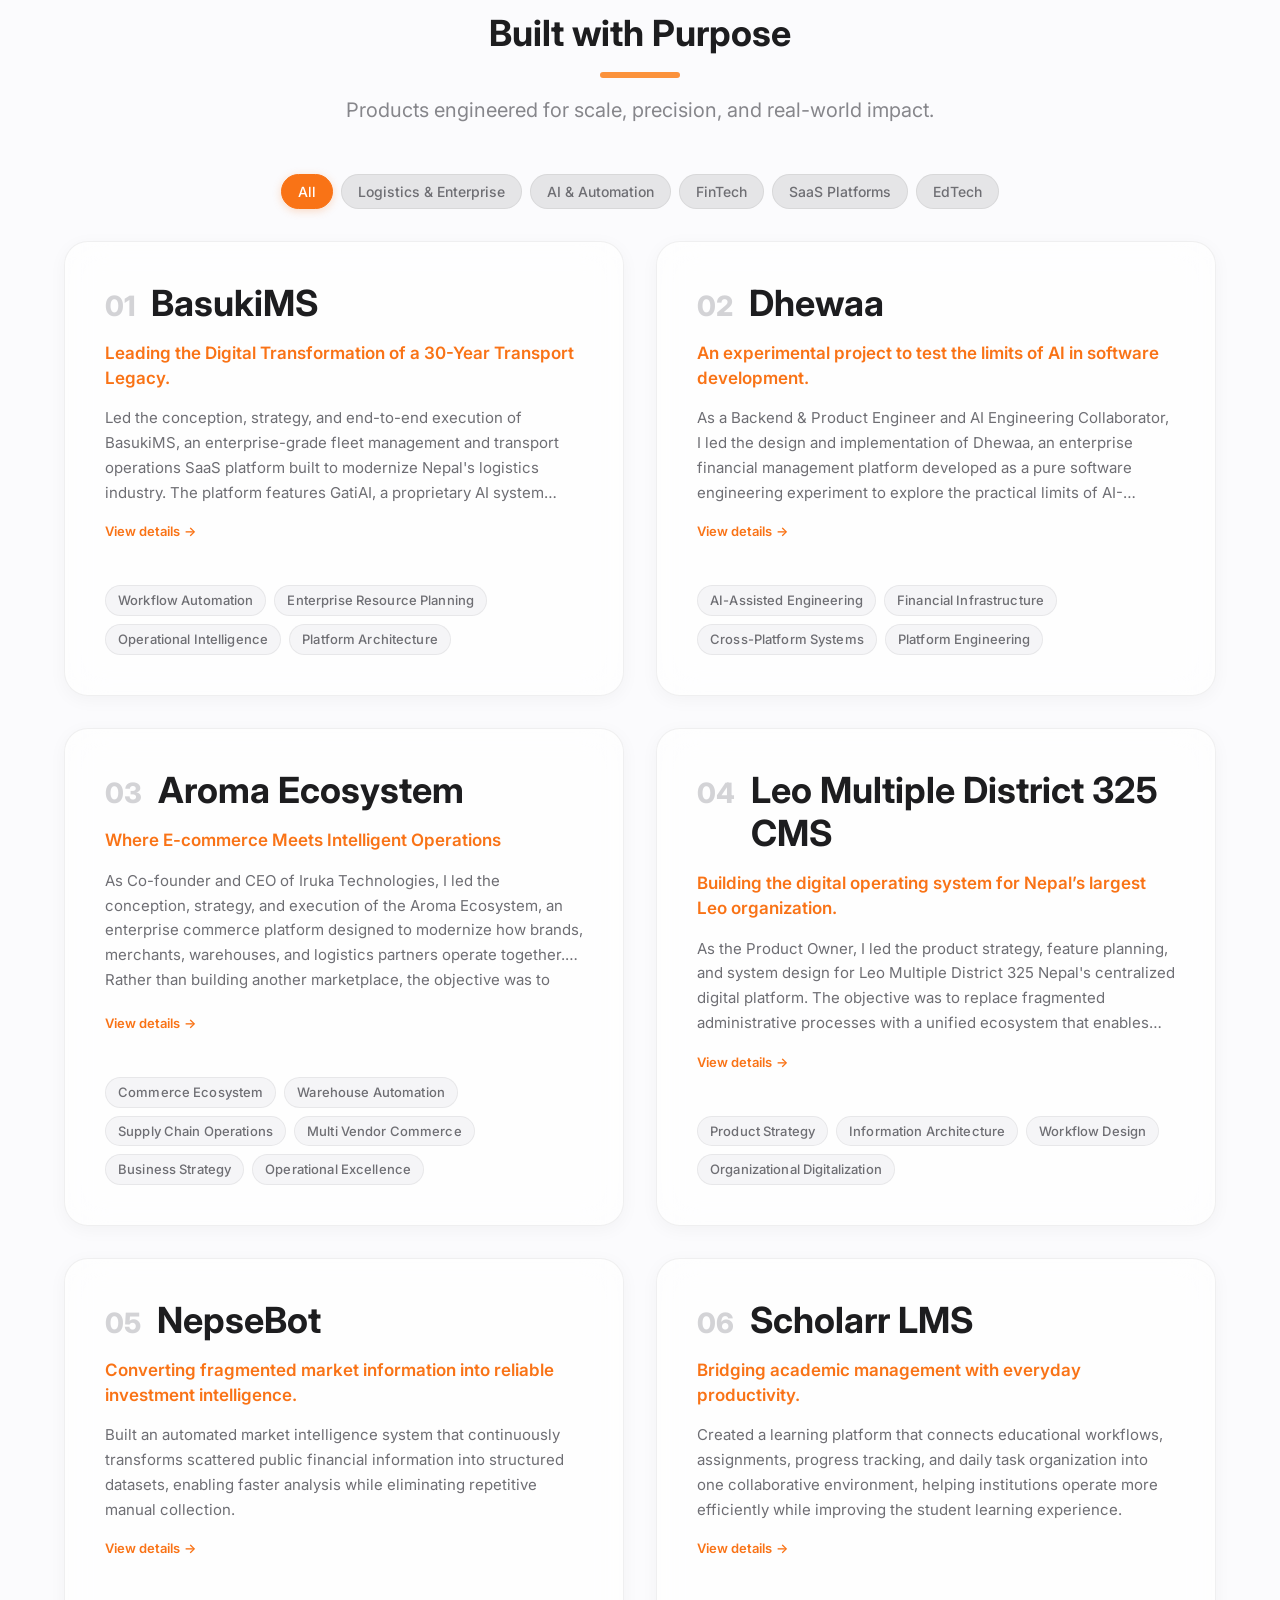
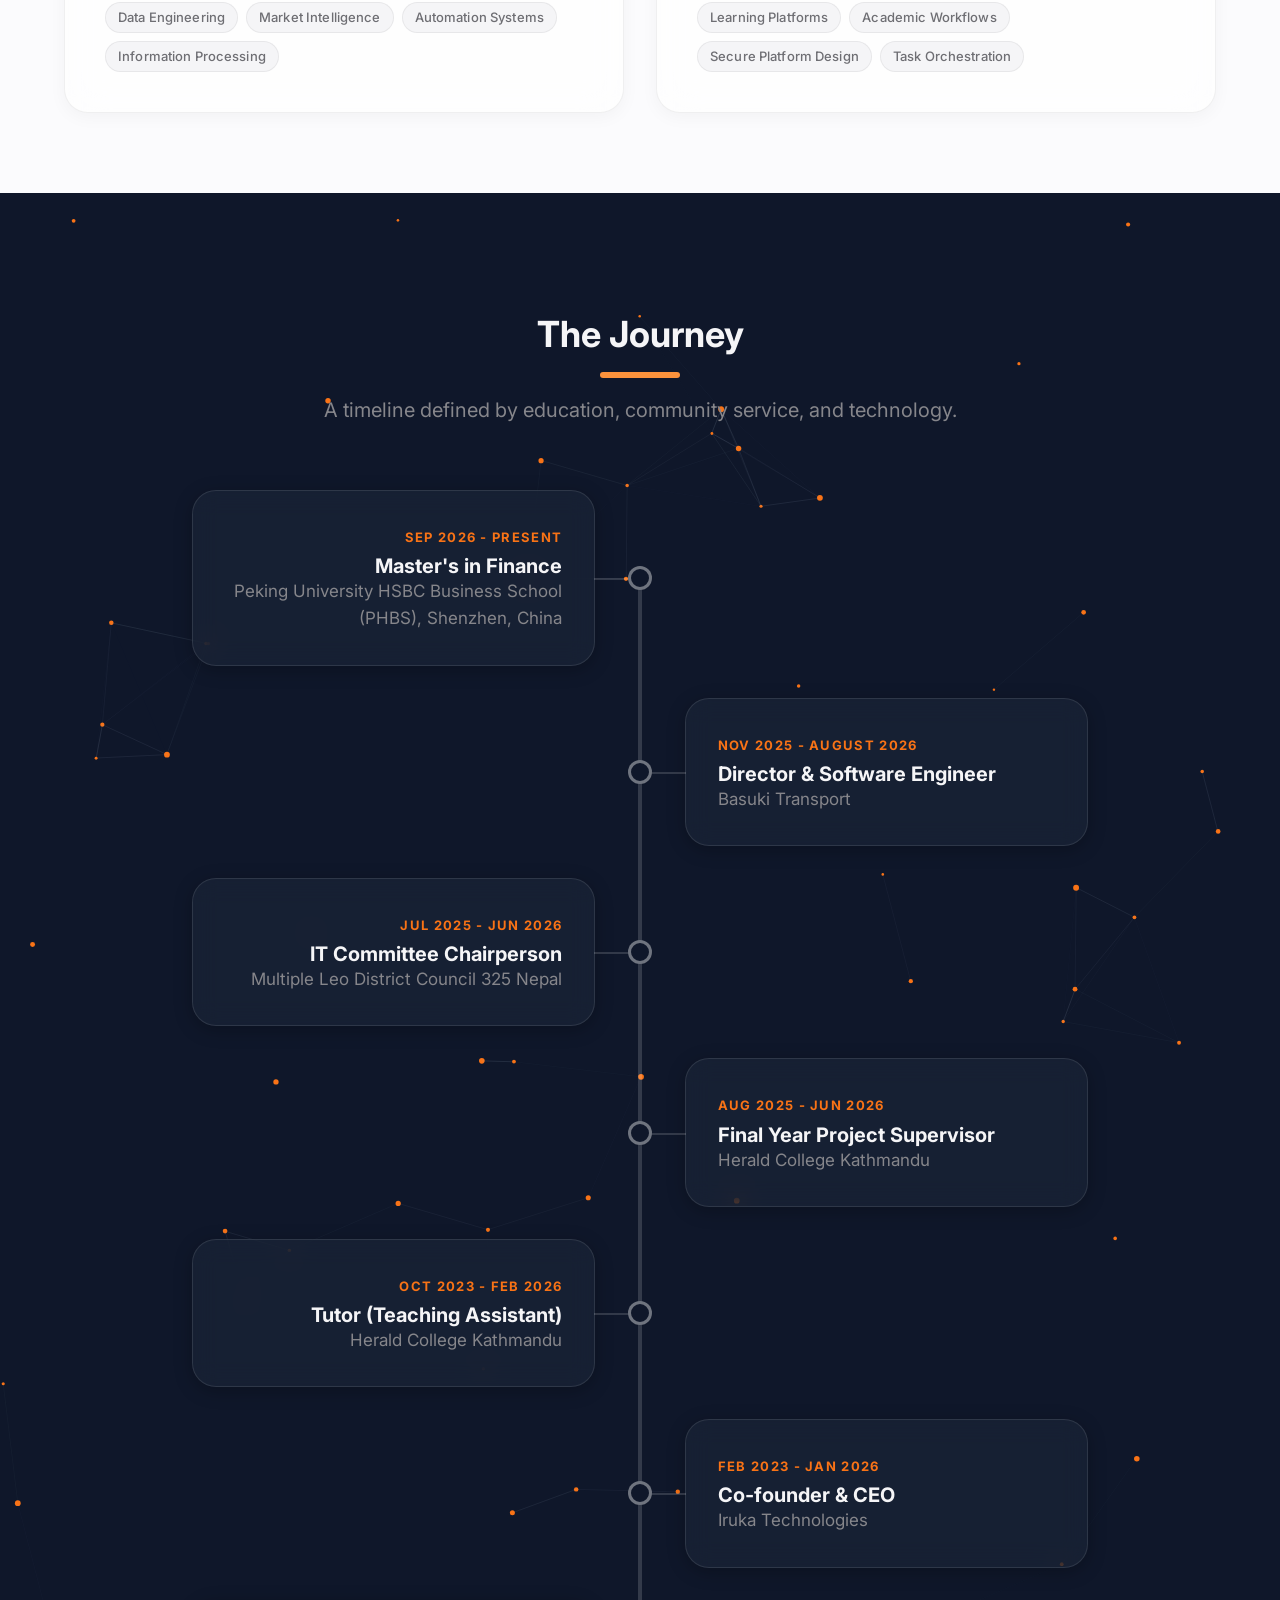
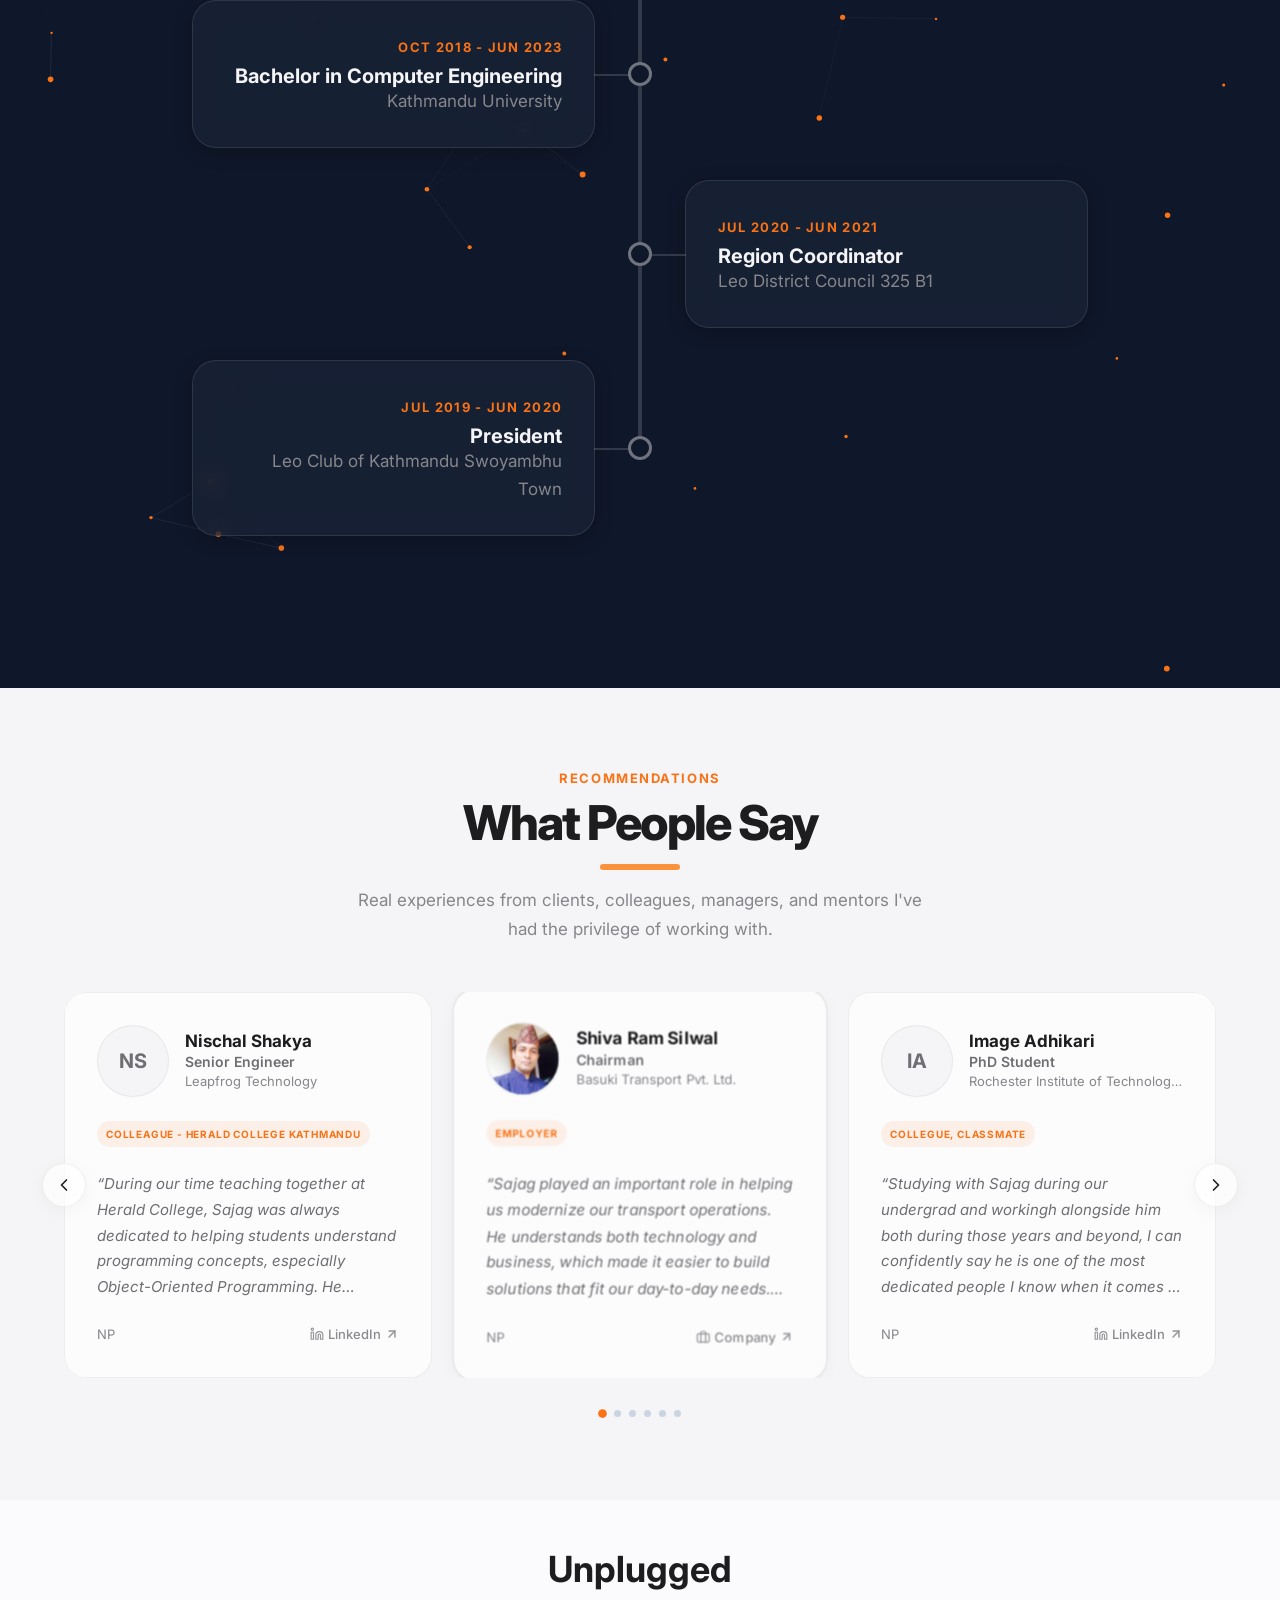
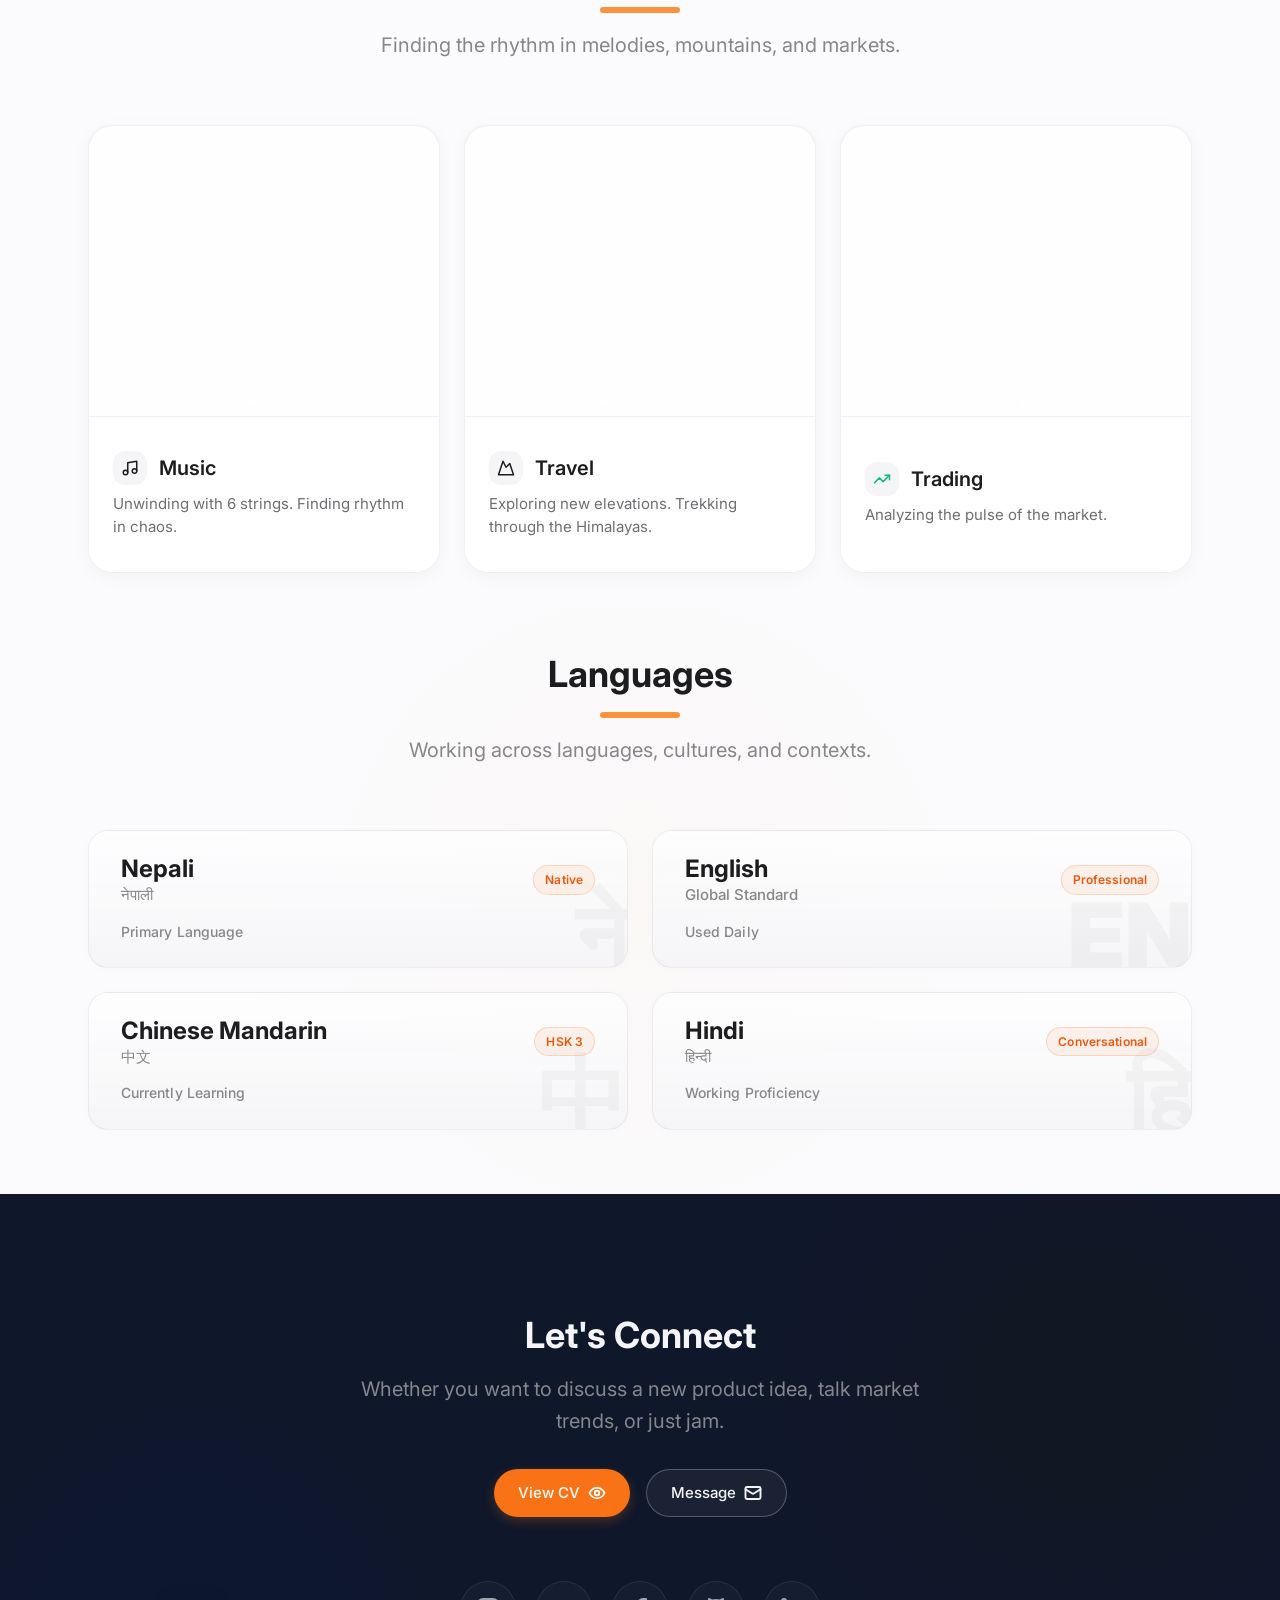
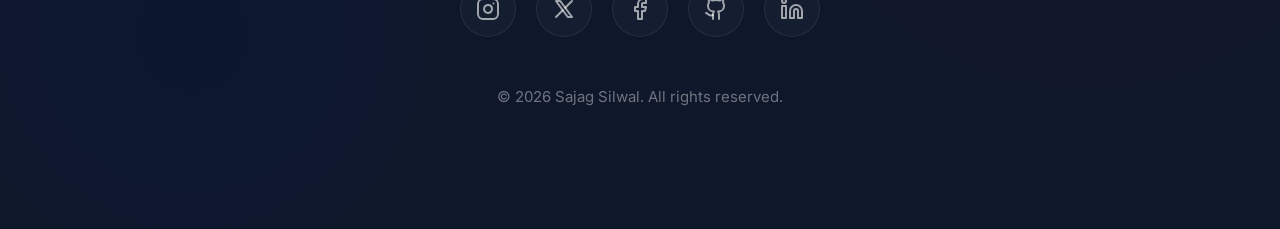
==== commit efb6ef42: "chore: update timeline date, fix HTML line breaks, and reformat image tags" ====
--- a/index.html
+++ b/index.html
@@ -523,7 +523,8 @@
         <button type="button" class="filter-btn" data-filter="AI & Automation" aria-pressed="false">AI &
           Automation</button>
         <button type="button" class="filter-btn" data-filter="FinTech" aria-pressed="false">FinTech</button>
-        <button type="button" class="filter-btn" data-filter="SaaS Platforms" aria-pressed="false">SaaS Platforms</button>
+        <button type="button" class="filter-btn" data-filter="SaaS Platforms" aria-pressed="false">SaaS
+          Platforms</button>
         <button type="button" class="filter-btn" data-filter="EdTech" aria-pressed="false">EdTech</button>
       </div>
 
@@ -560,7 +561,7 @@
 
           <div class="timeline-item align-right">
             <div class="timeline-card">
-              <span class="timeline-year">Nov 2025 - Present</span>
+              <span class="timeline-year">Nov 2025 - August 2026</span>
               <h3 class="timeline-title">Director & Software Engineer</h3>
               <p class="timeline-place">Basuki Transport</p>
               <p class="timeline-desc">Leading the digital transformation of a 30-year logistics enterprise by
@@ -706,8 +707,8 @@
             <div class="carousel-images">
               <img src="music_2.png" alt="Playing Guitar" class="hobby-card-image active" width="1172" height="1260"
                 loading="lazy" decoding="async">
-              <img src="guitar.jpg" alt="Live Guitar Performance" class="hobby-card-image" width="1280" height="1280" loading="lazy"
-                decoding="async">
+              <img src="guitar.jpg" alt="Live Guitar Performance" class="hobby-card-image" width="1280" height="1280"
+                loading="lazy" decoding="async">
               <img src="music_3.png" alt="Sheet Music" class="hobby-card-image" width="893" height="1274" loading="lazy"
                 decoding="async">
               <img src="music_4.png" alt="Acoustic Guitar Performance" class="hobby-card-image" width="876" height="754"
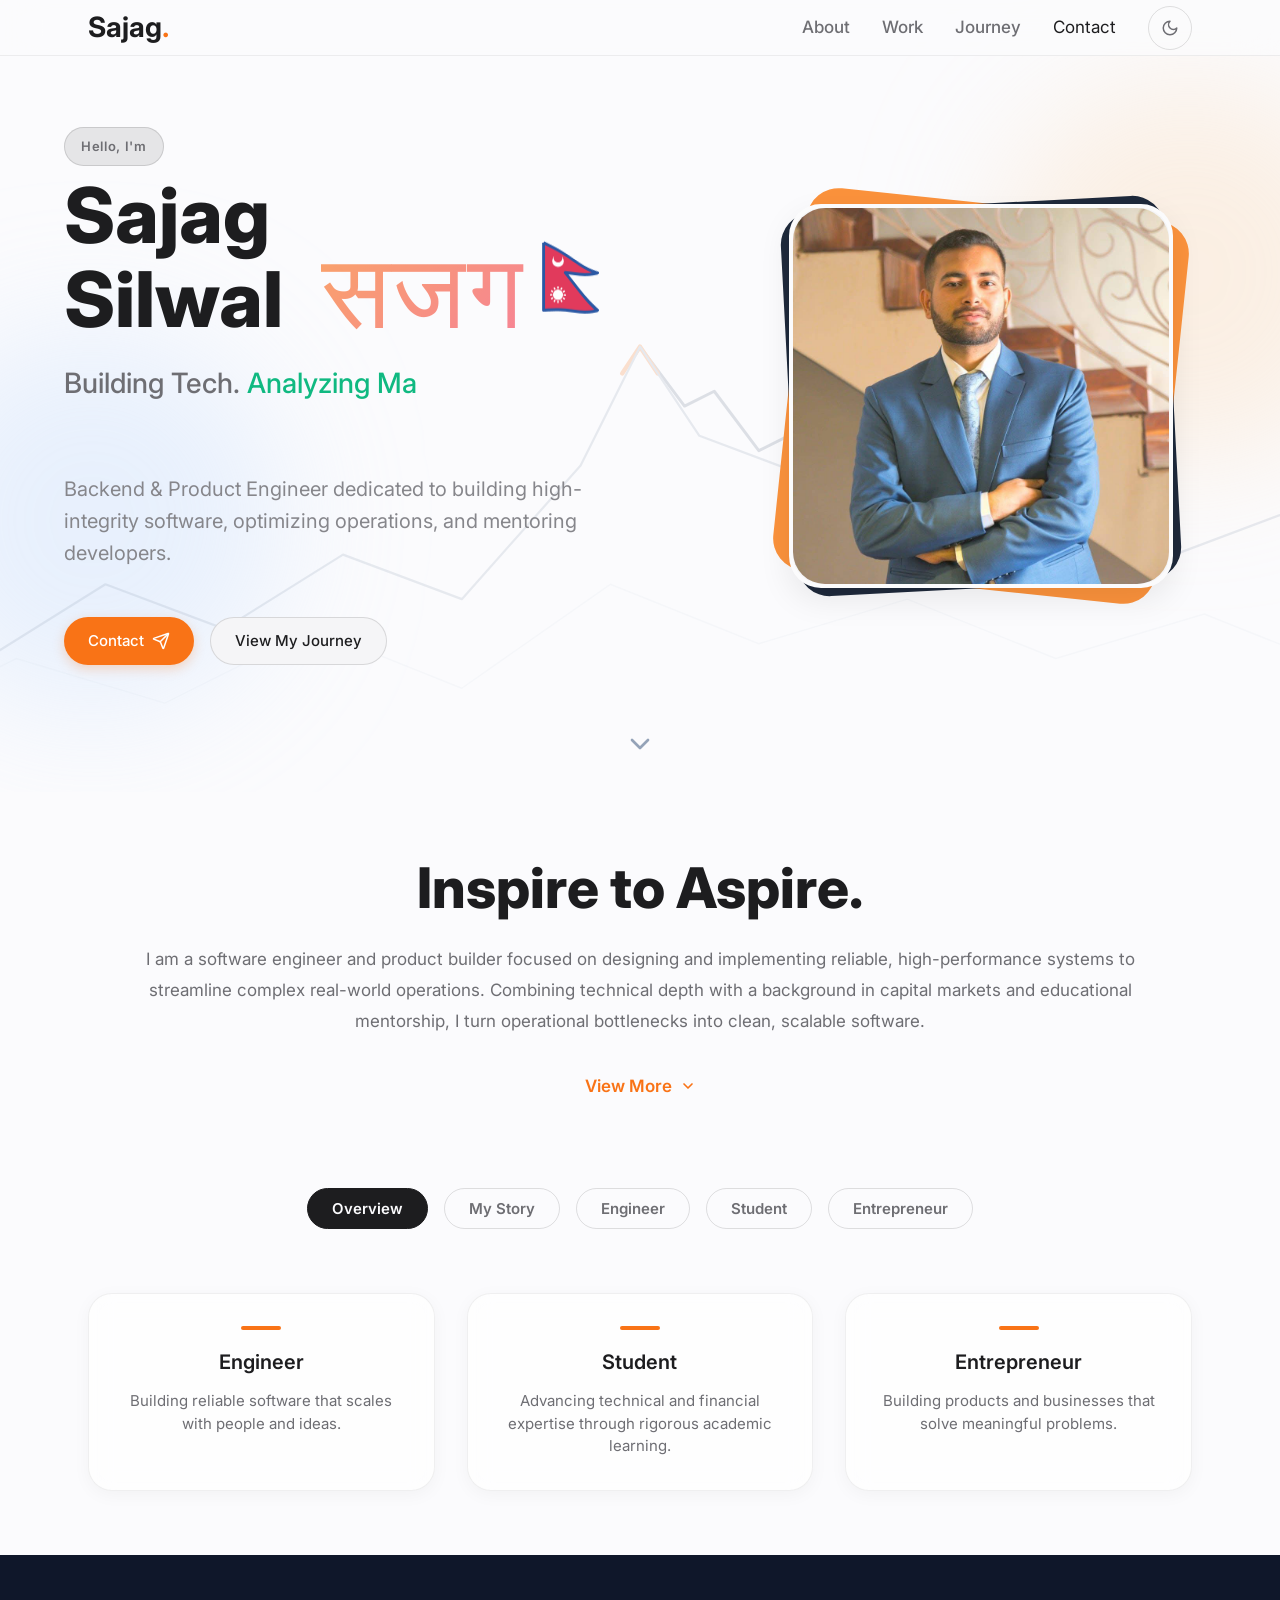
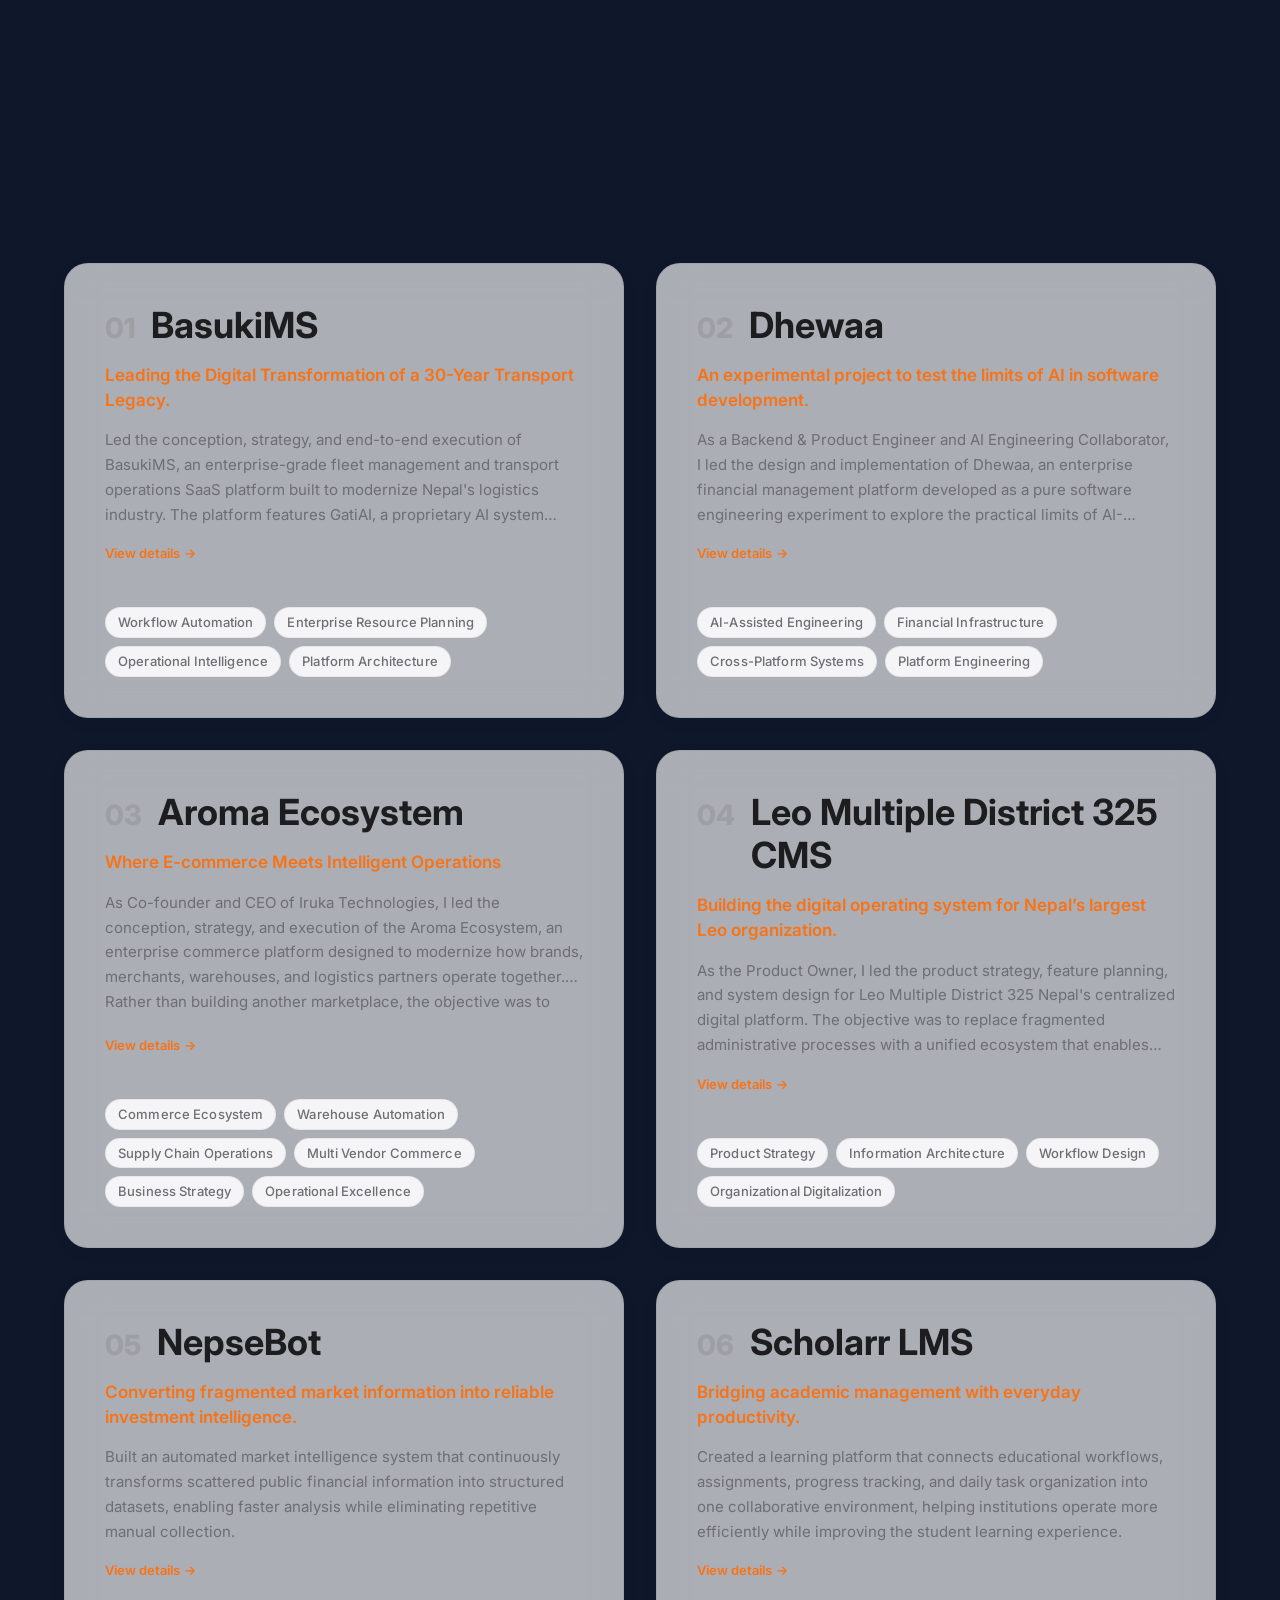
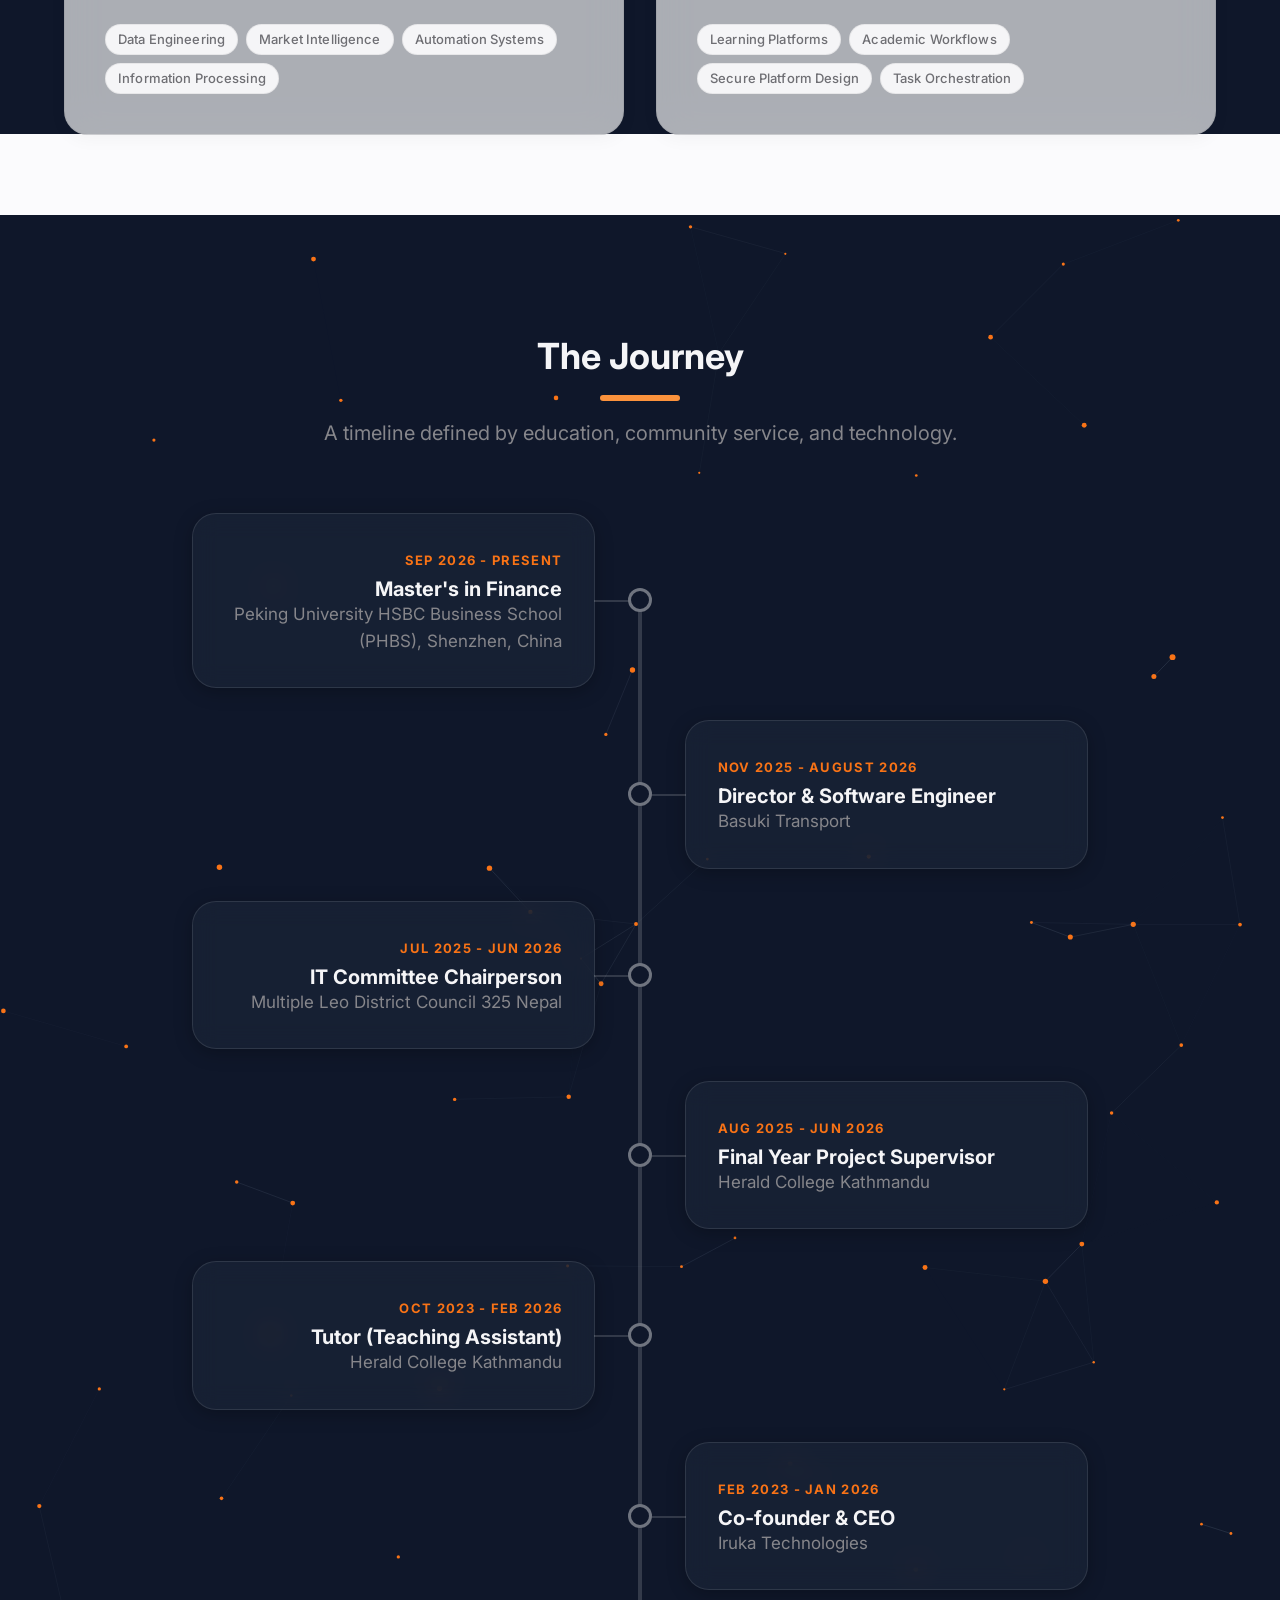
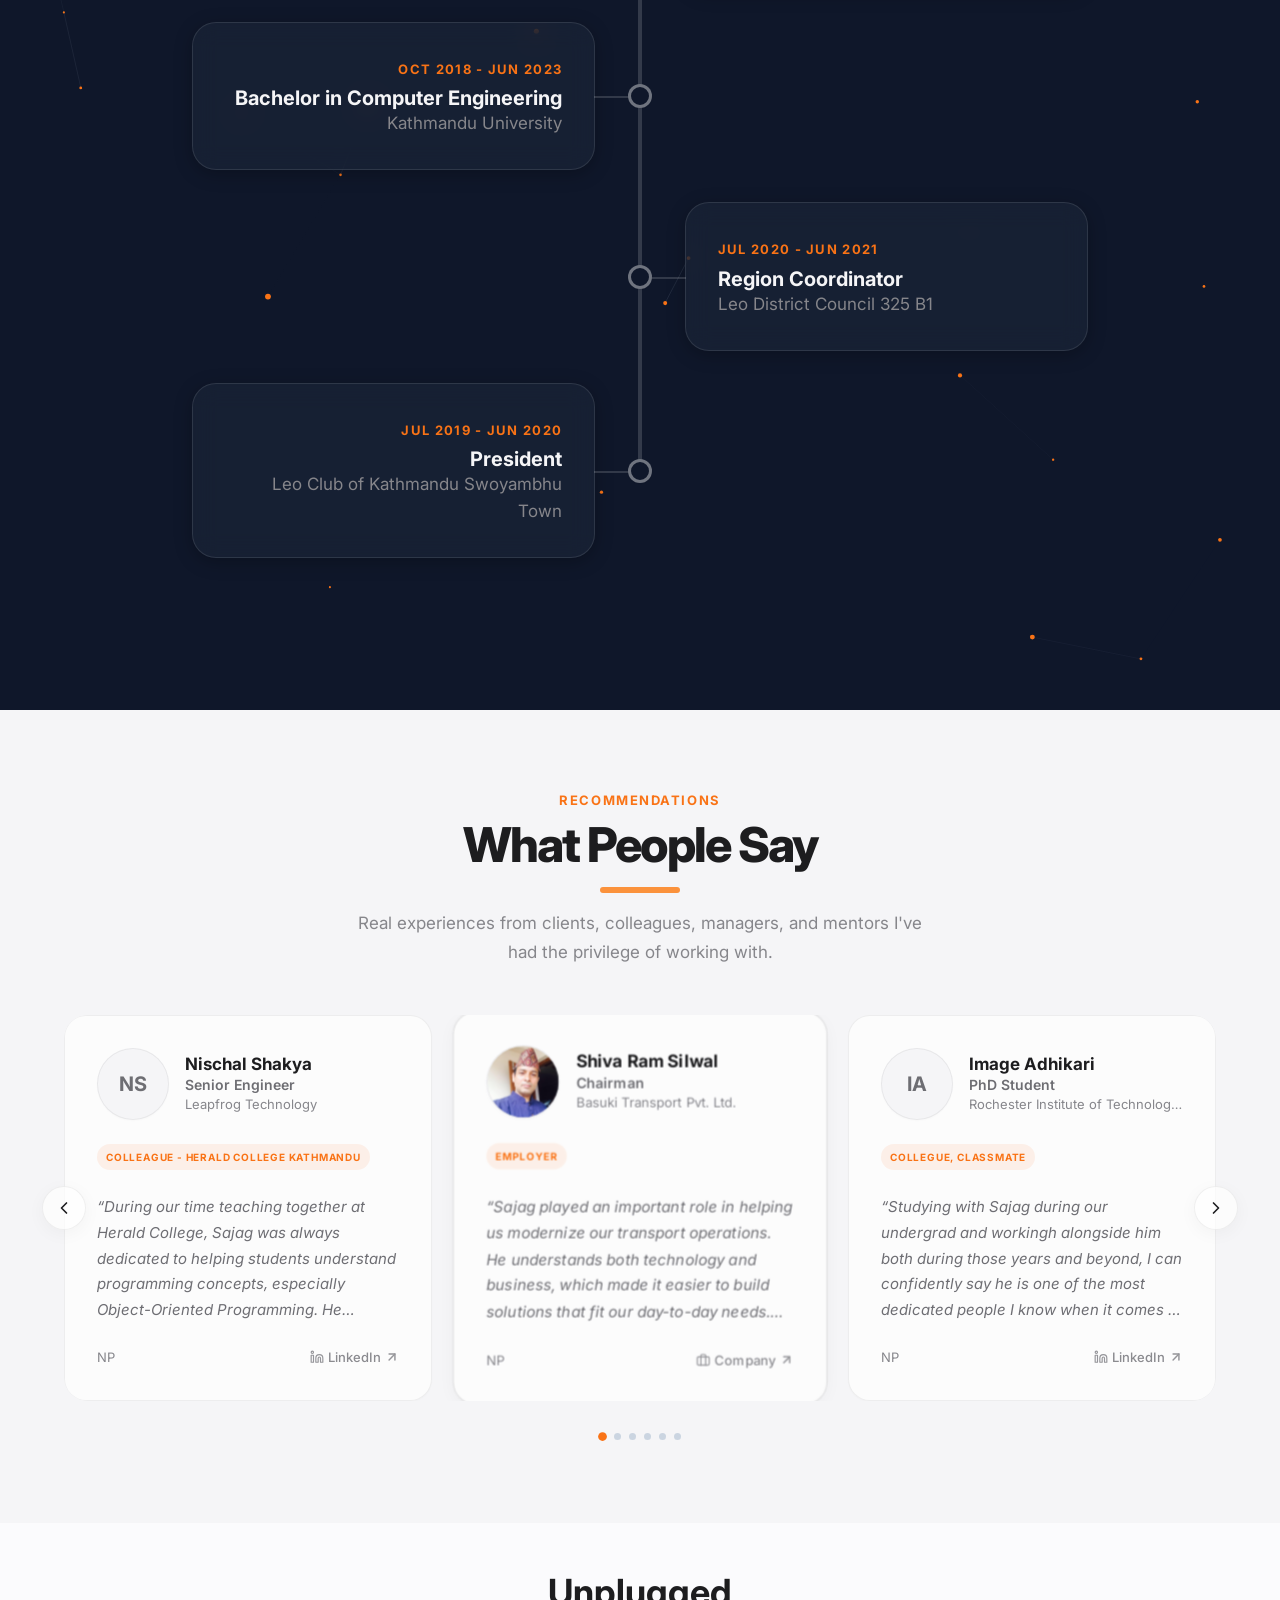
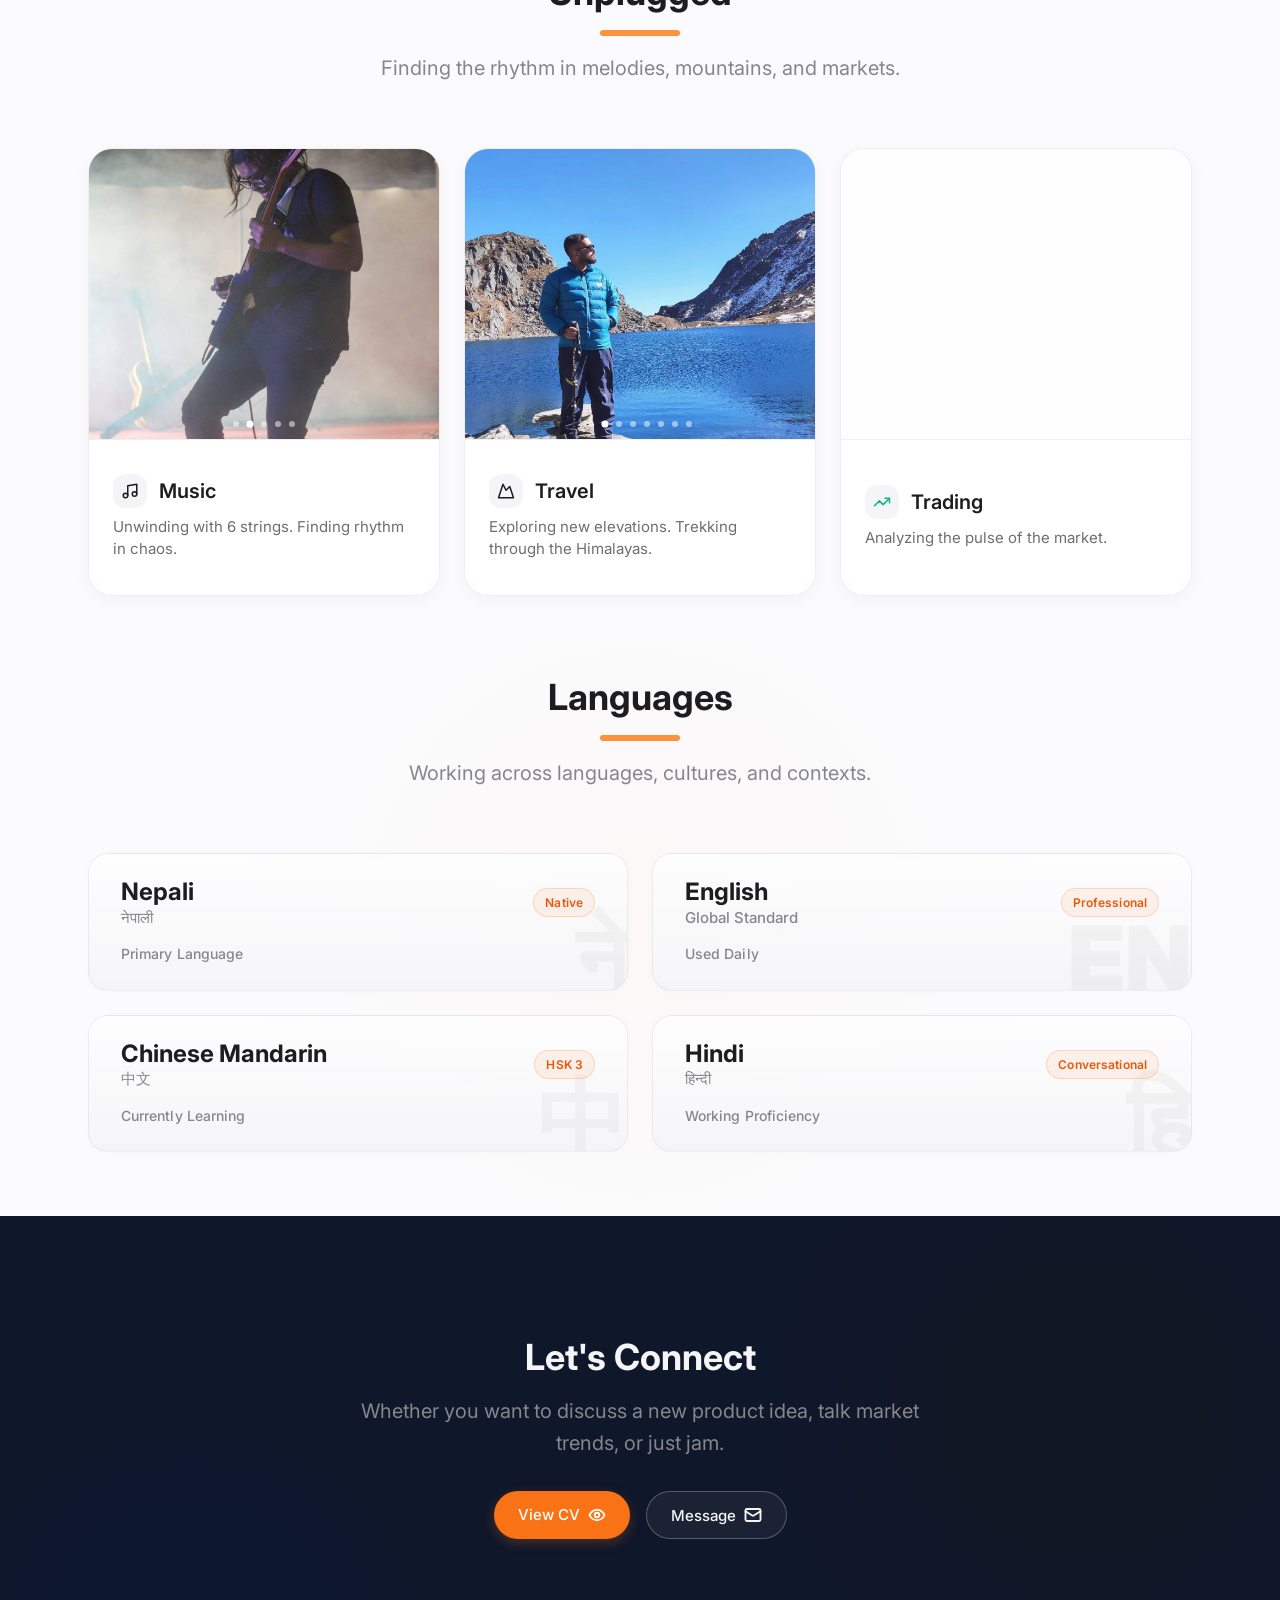
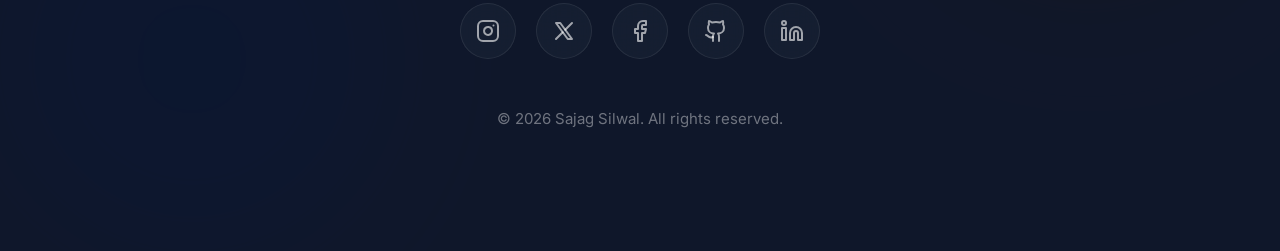
==== commit c0fd7864: "feat: replace Educator section with Student profile on homepage" ====
--- a/index.html
+++ b/index.html
@@ -342,7 +342,7 @@
           <button type="button" class="tab-btn active" data-tab="overview">Overview</button>
           <button type="button" class="tab-btn" data-tab="mystory">My Story</button>
           <button type="button" class="tab-btn" data-tab="engineer">Engineer</button>
-          <button type="button" class="tab-btn" data-tab="educator">Educator</button>
+          <button type="button" class="tab-btn" data-tab="student">Student</button>
           <button type="button" class="tab-btn" data-tab="entrepreneur">Entrepreneur</button>
         </div>
 
@@ -358,11 +358,11 @@
                 <p class="overview-card-desc">Building reliable software that scales with people and ideas.</p>
               </div>
 
-              <!-- Card 2: Educator -->
+              <!-- Card 2: Student -->
               <div class="overview-card">
                 <div class="overview-card-accent"></div>
-                <h3 class="overview-card-title">Educator</h3>
-                <p class="overview-card-desc">Helping aspiring engineers grow through practical learning.</p>
+                <h3 class="overview-card-title">Student</h3>
+                <p class="overview-card-desc">Advancing technical and financial expertise through rigorous academic learning.</p>
               </div>
 
               <!-- Card 3: Entrepreneur -->
@@ -444,32 +444,29 @@
             </div>
           </div>
 
-          <!-- Educator Panel -->
-          <div id="panel-educator" class="tab-panel">
+          <!-- Student Panel -->
+          <div id="panel-student" class="tab-panel">
             <div class="story-panel-text">
               <div class="story-card-header">
                 <div class="story-card-icon-wrapper">🎓</div>
                 <div class="story-card-title-group">
-                  <h3 class="story-card-title">Educator & Mentor</h3>
-                  <p class="story-card-subtitle">Bridging academic theory with software industry realities</p>
+                  <h3 class="story-card-title">Student</h3>
+                  <p class="story-card-subtitle">Bridging software engineering with advanced financial theory</p>
                 </div>
               </div>
 
               <div class="story-card-divider"></div>
 
               <p>
-                Education is a core pillar of my journey. Having mentored over 900 students at institutions like Herald
-                College, I help students transition into professional software engineers. I guide final-year students in
-                their thesis and software design, ensuring they learn standard development methodologies and software
-                engineering best practices that prepare them for the demands of the modern tech industry.
+                Continuous learning is a core pillar of my journey. Advancing from my professional engineering and mentoring roles, I am currently pursuing a Master of Finance at Peking University HSBC Business School. I am focused on merging my technical foundation with fundamental analysis and market trends, ensuring I master the rigorous methodologies and strategic insights required by the modern global economy.
               </p>
 
               <div class="story-card-tags">
-                <span class="story-tag">900+ Students Mentored</span>
-                <span class="story-tag">Thesis Supervision</span>
-                <span class="story-tag">Herald College</span>
-                <span class="story-tag">Practical Learning</span>
-                <span class="story-tag">Software Design</span>
+                <span class="story-tag">Master of Finance Candidate</span>
+                <span class="story-tag">Peking University PHBS</span>
+                <span class="story-tag">Fundamental Analysis</span>
+                <span class="story-tag">Market Trend Analysis</span>
+                <span class="story-tag">Continuous Learning</span>
               </div>
             </div>
           </div>
